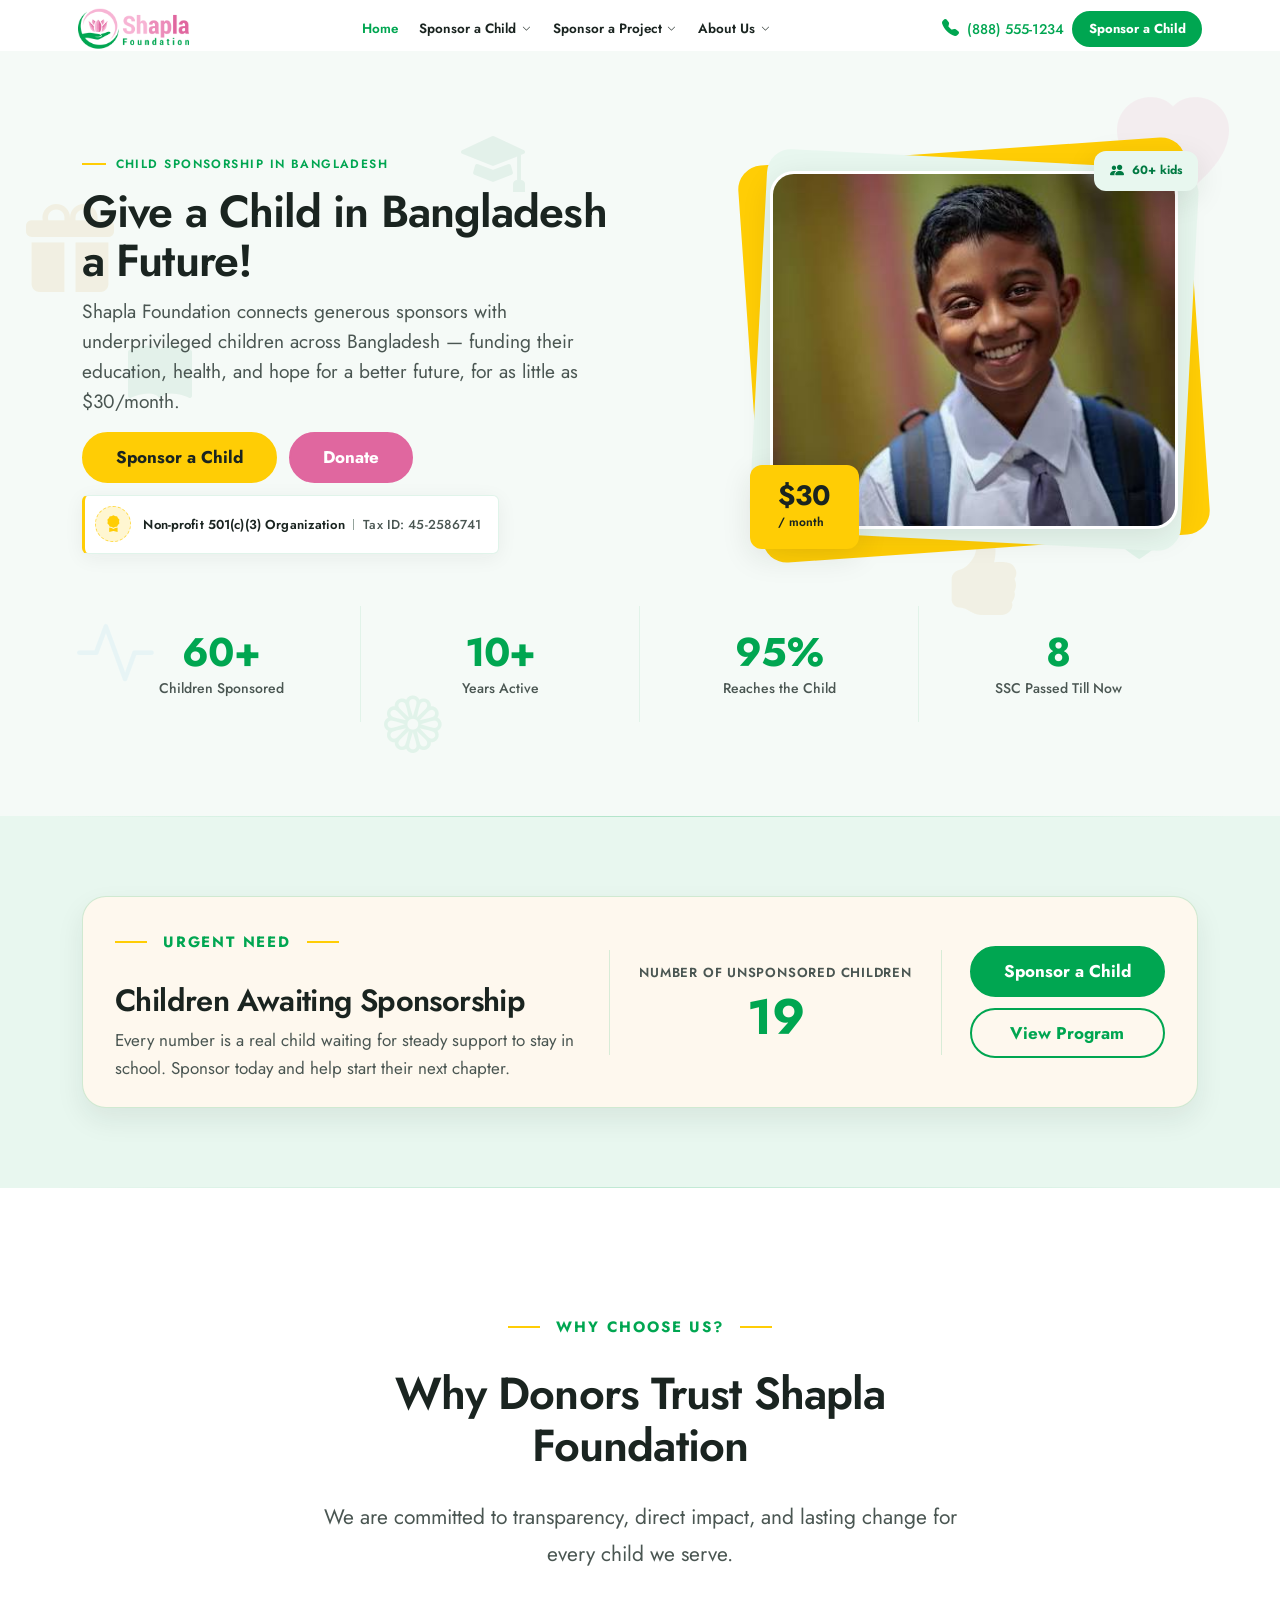
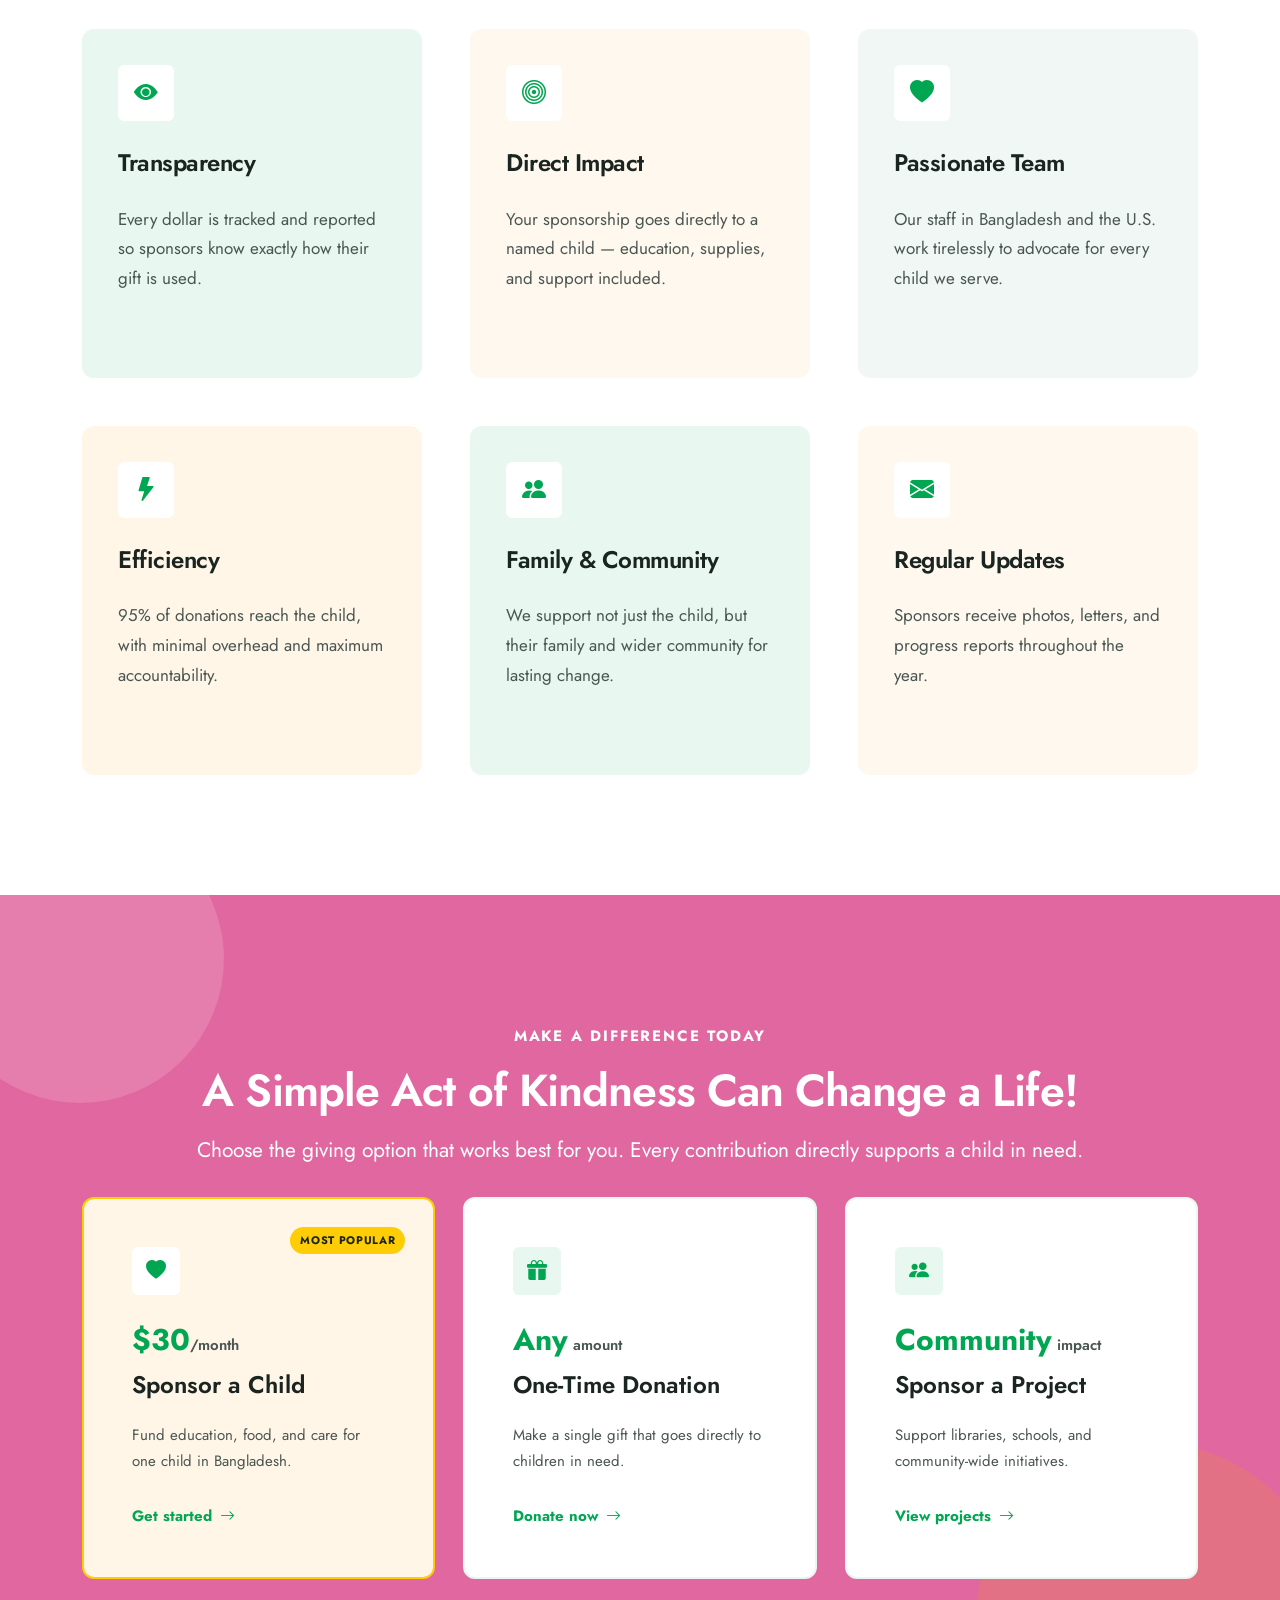
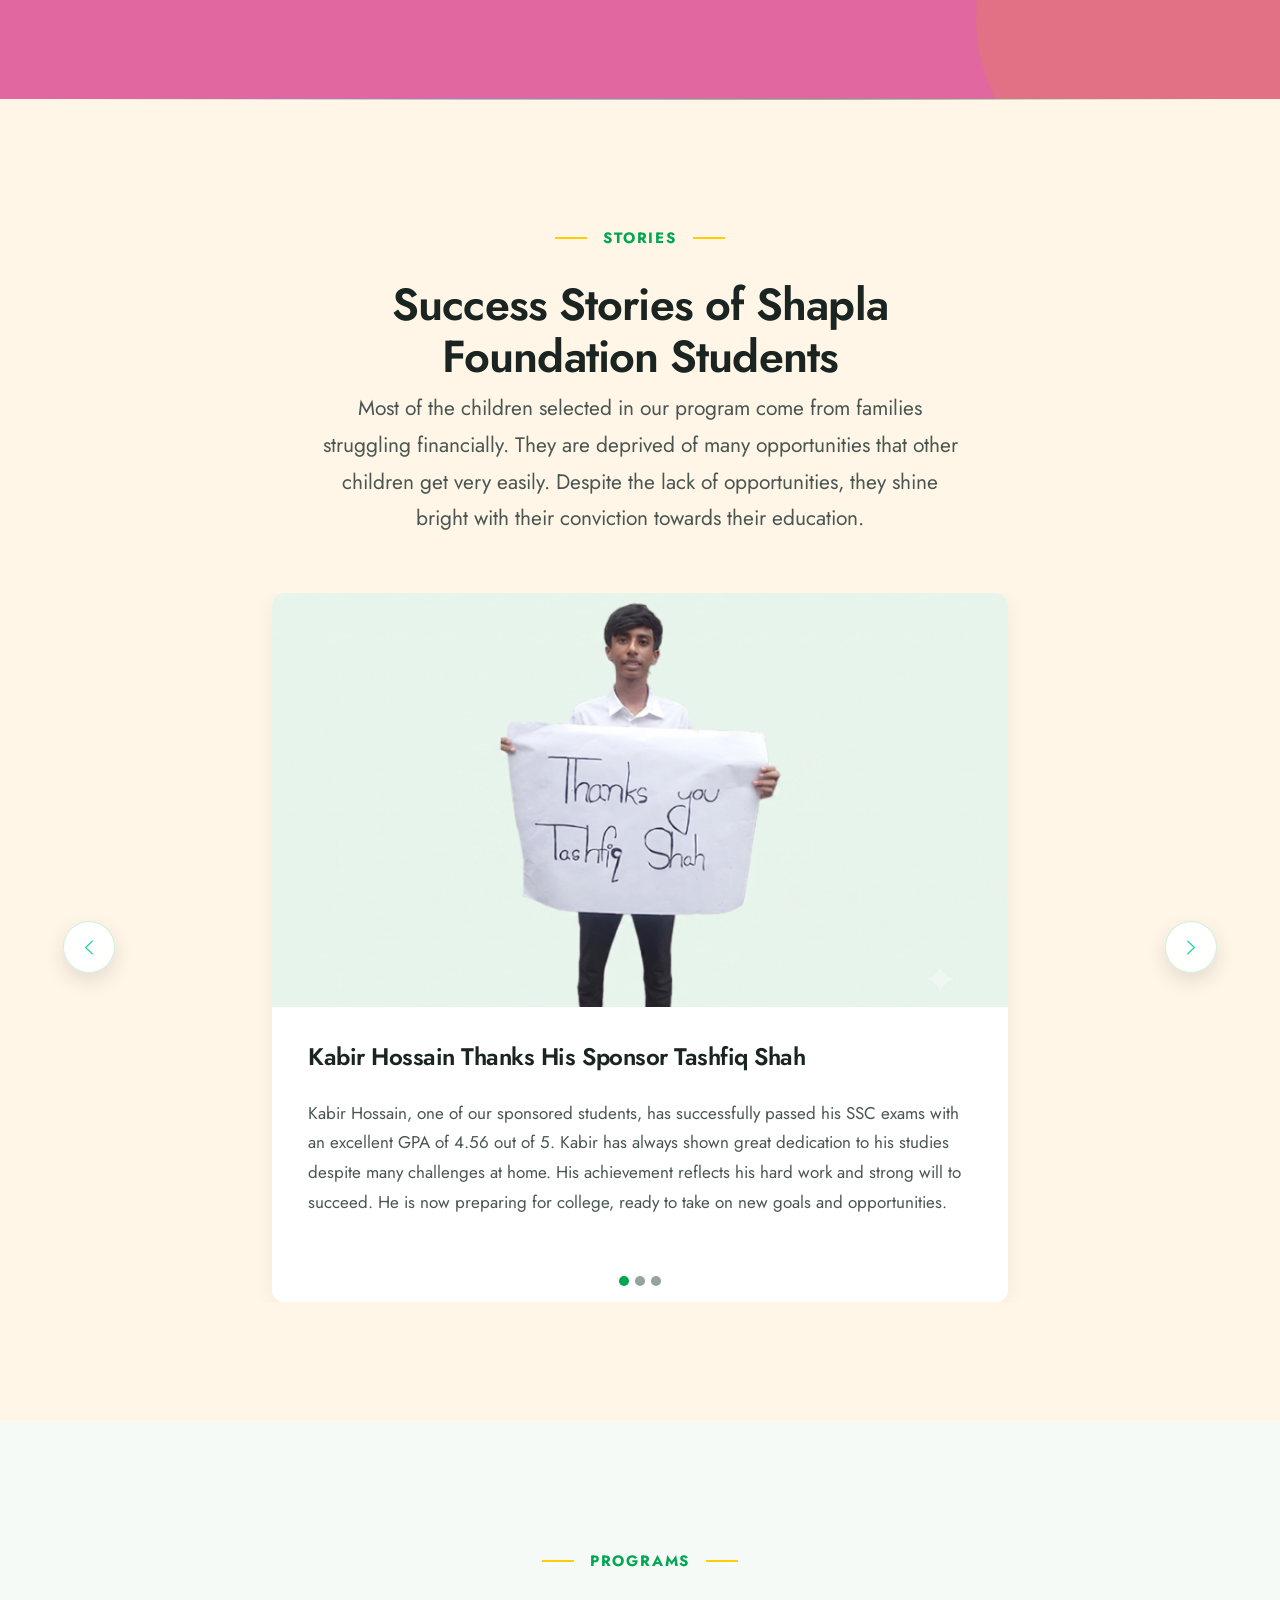
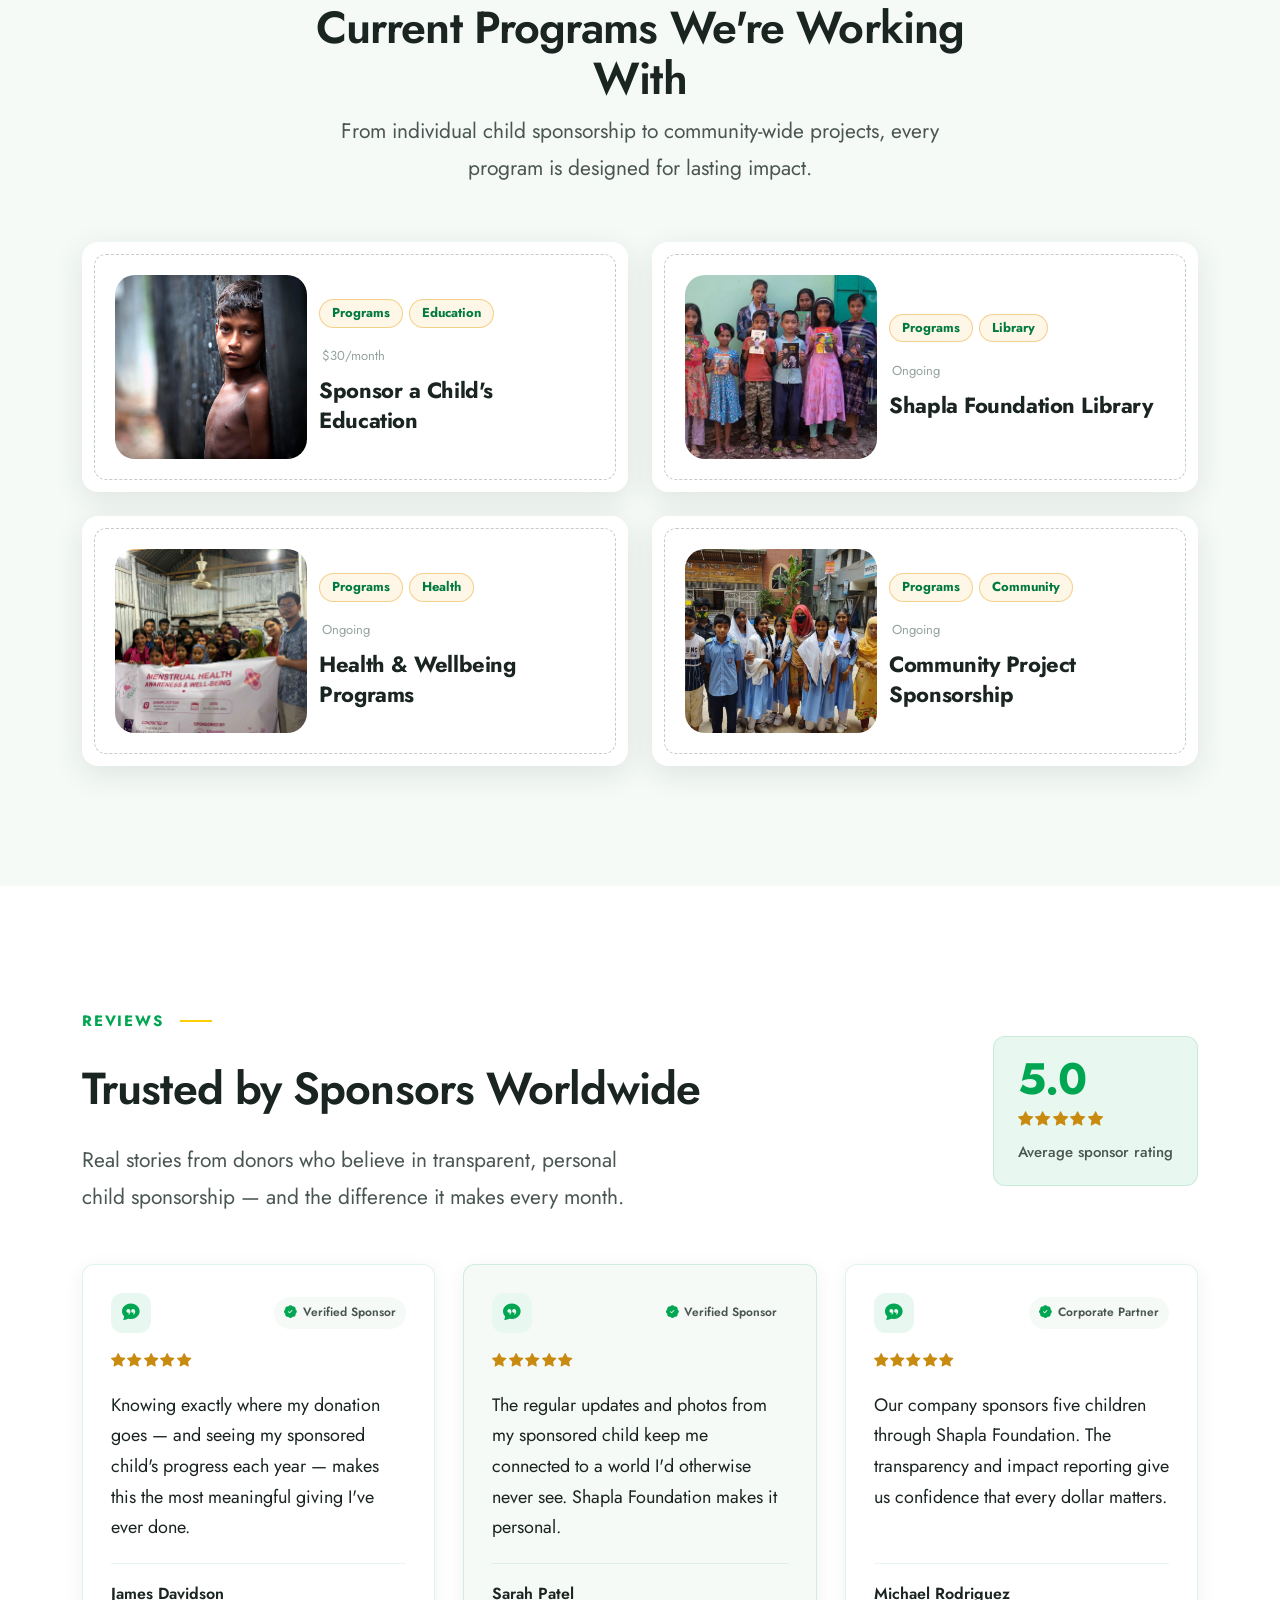
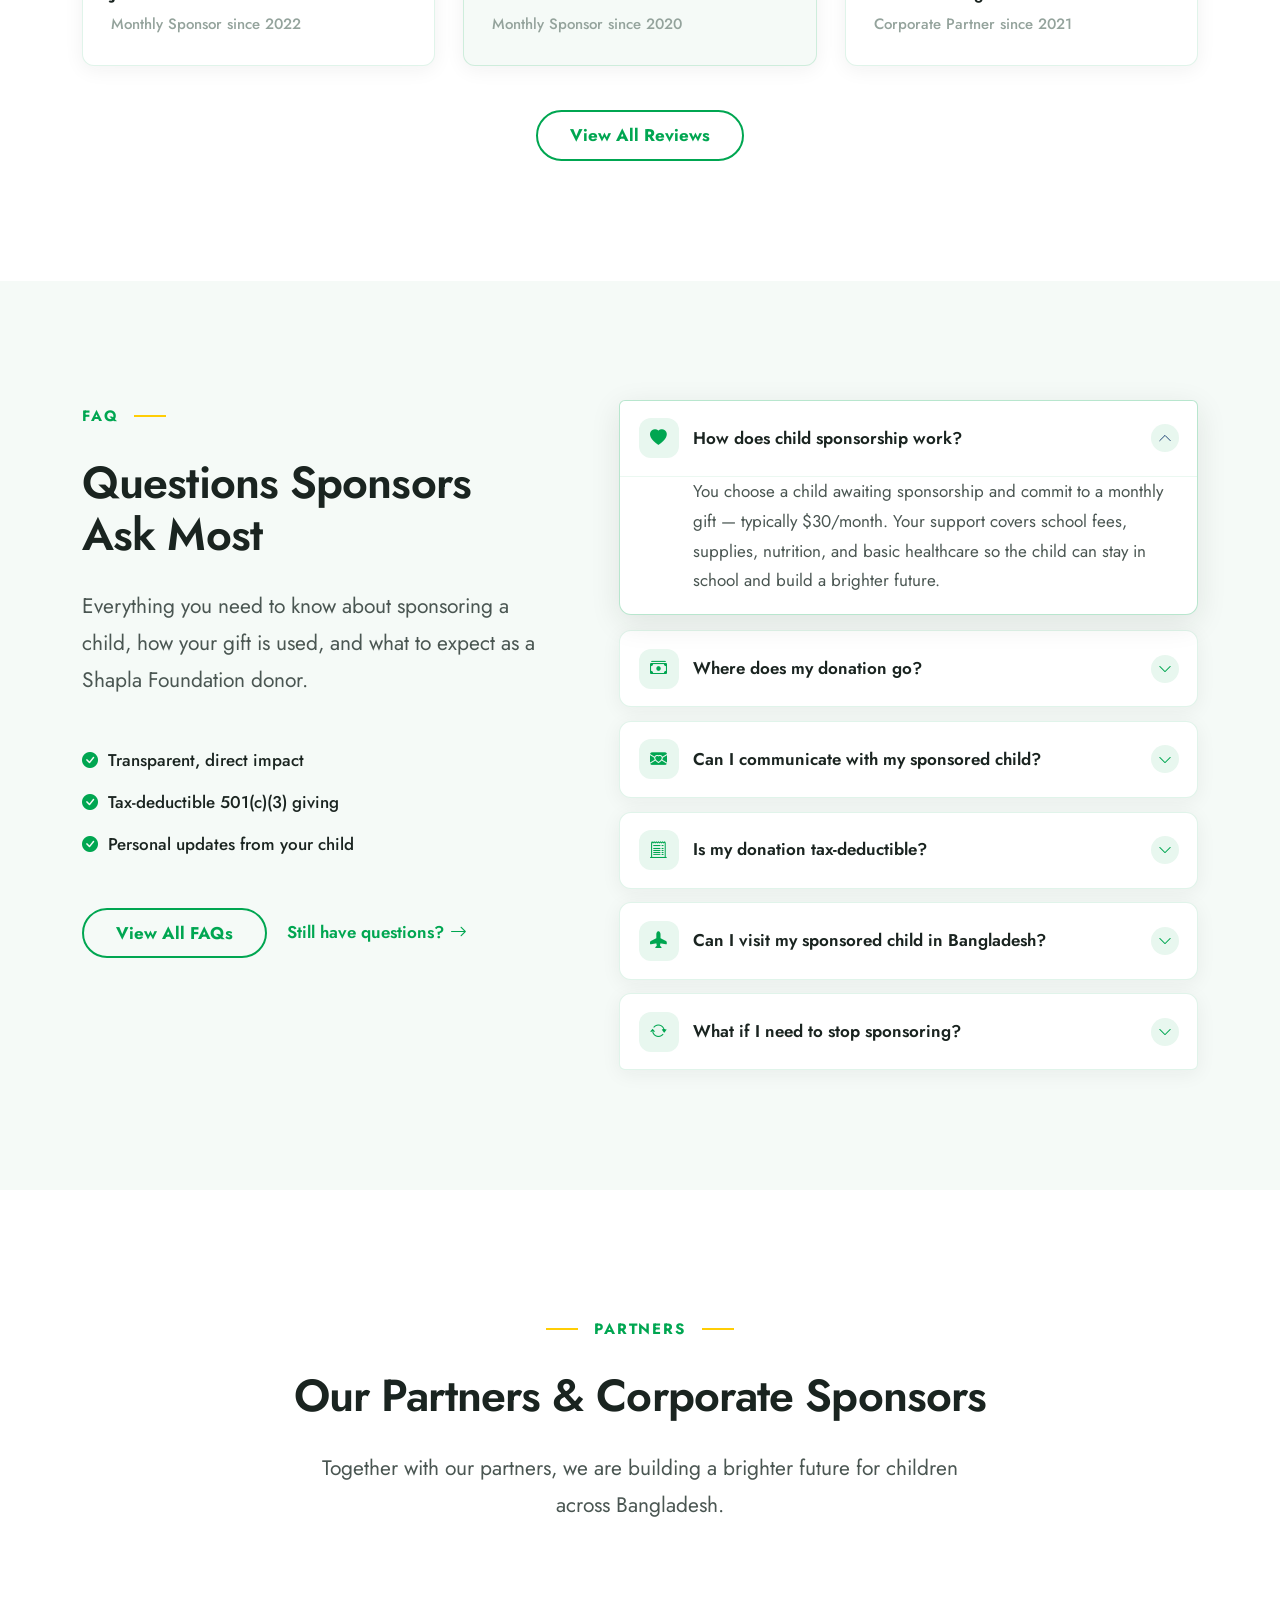
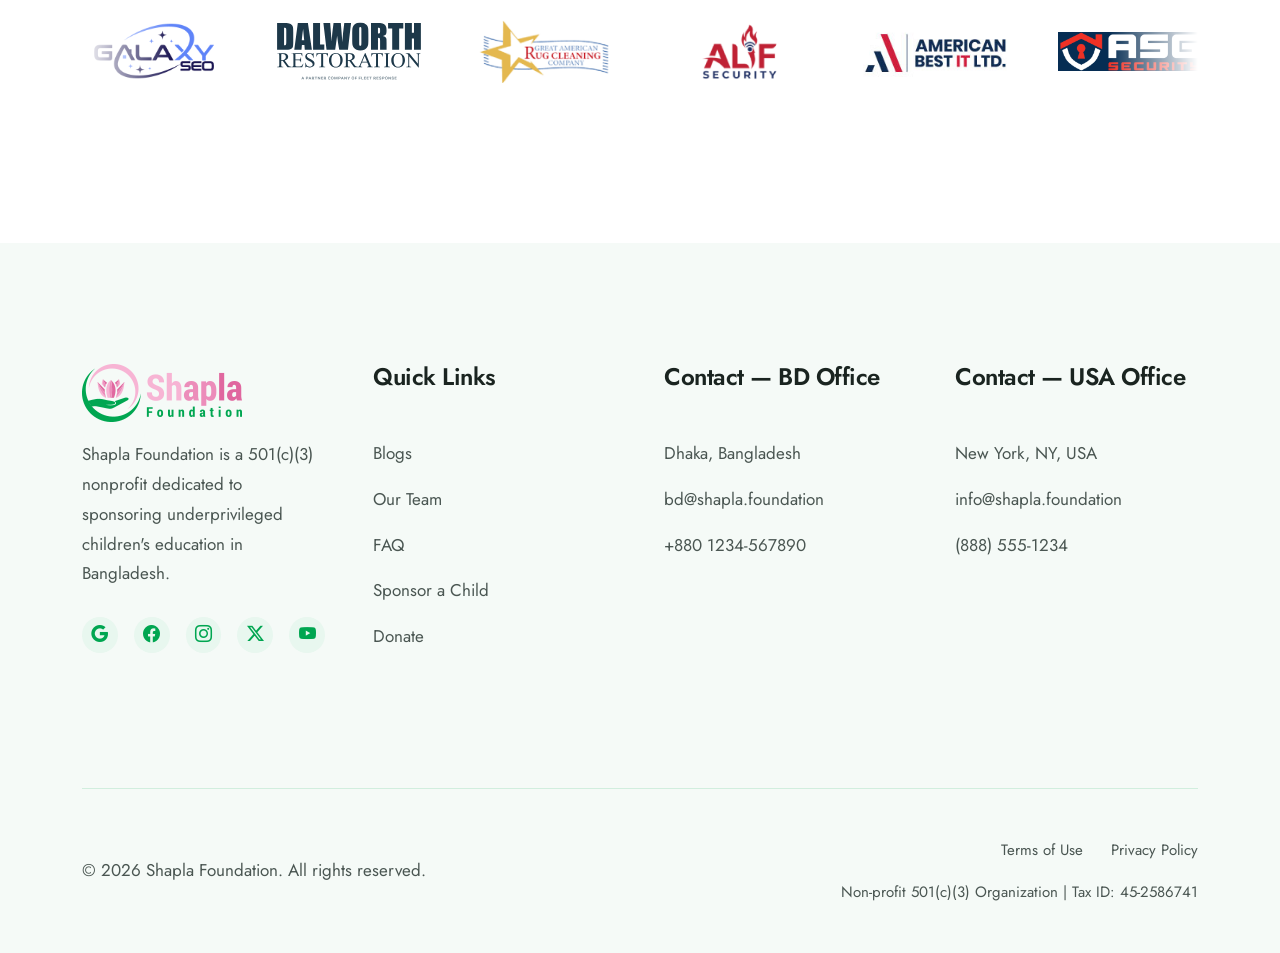
==== index.html @ a6f17147 "new hero section" ====
<!doctype html>
<html lang="en">
  <head>
    <meta charset="UTF-8" />
    <meta name="viewport" content="width=device-width, initial-scale=1.0" />
    <link rel="shortcut icon" href="./images/favicon.ico">
    <meta
      name="description"
      content="Shapla Foundation connects generous sponsors with underprivileged children across Bangladesh — funding education, health, and hope for a better future."
    />
    <title>Shapla Foundation | Sponsor a Child's Education in Bangladesh</title>

    <!-- Bootstrap 5 CSS -->
    <link
      href="https://cdn.jsdelivr.net/npm/bootstrap@5.3.3/dist/css/bootstrap.min.css"
      rel="stylesheet"
      integrity="sha384-QWTKZyjpPEjISv5WaRU9OFeRpok6YctnYmDr5pNlyT2bRjXh0JMhjY6hW+ALEwIH"
      crossorigin="anonymous"
    />

    <!-- Bootstrap Icons -->
    <link
      rel="stylesheet"
      href="https://cdn.jsdelivr.net/npm/bootstrap-icons@1.11.3/font/bootstrap-icons.min.css"
    />

    <!-- Custom styles -->
    <link rel="stylesheet" href="css/variables.css" />
    <link rel="stylesheet" href="css/style.css" />
  </head>
  <body>
    <!-- 1. Header -->
    <header class="site-header" id="siteHeader">
      <div class="container">
        <div class="site-header__inner">
          <a
            href="/"
            class="site-header__logo"
            aria-label="Shapla Foundation home"
          >
            <img
              src="./images/shaplafoundation-logo.png"
              alt="Shapla Foundation"
              width="160"
              height="61"
            />
          </a>

          <nav class="site-nav d-none d-lg-block" aria-label="Main navigation">
            <ul class="nav site-nav__list">
              <li class="nav-item">
                <a class="nav-link active" href="/">Home</a>
              </li>

              <li class="nav-item nav-item--mega" data-mega="sponsor-child">
                <button
                  type="button"
                  class="nav-link nav-link--mega"
                  aria-expanded="false"
                  aria-controls="mega-sponsor-child"
                >
                  Sponsor a Child
                  <i
                    class="bi bi-chevron-down nav-link__chevron"
                    aria-hidden="true"
                  ></i>
                </button>
              </li>

              <li class="nav-item nav-item--mega" data-mega="sponsor-project">
                <button
                  type="button"
                  class="nav-link nav-link--mega"
                  aria-expanded="false"
                  aria-controls="mega-sponsor-project"
                >
                  Sponsor a Project
                  <i
                    class="bi bi-chevron-down nav-link__chevron"
                    aria-hidden="true"
                  ></i>
                </button>
              </li>

              <li class="nav-item nav-item--mega" data-mega="about">
                <button
                  type="button"
                  class="nav-link nav-link--mega"
                  aria-expanded="false"
                  aria-controls="mega-about"
                >
                  About Us
                  <i
                    class="bi bi-chevron-down nav-link__chevron"
                    aria-hidden="true"
                  ></i>
                </button>
              </li>
            </ul>
          </nav>

          <div class="site-header__actions d-none d-lg-flex align-items-center">
            <a href="tel:+18885551234" class="site-header__phone">
              <i class="bi bi-telephone-fill" aria-hidden="true"></i>
              <span class="site-header__phone-text">(888) 555-1234</span>
            </a>
            <a
              href="https://www.paypal.com/donate/?hosted_button_id=SG6KT5EYHV5QE"
              class="btn-pill btn-primary-pill site-header__cta"
              ><span class="site-header__cta-long">Sponsor a Child</span
              ><span class="site-header__cta-short">Sponsor</span></a
            >
          </div>

          <button
            class="site-header__toggle d-lg-none"
            type="button"
            data-bs-toggle="offcanvas"
            data-bs-target="#mobileNav"
            aria-controls="mobileNav"
            aria-label="Open navigation menu"
          >
            <i class="bi bi-list" aria-hidden="true"></i>
          </button>
        </div>

      <!-- Desktop mega menu — half-screen panel -->
      <div class="mega-menu" id="megaMenu" aria-hidden="true">
        <div
          class="mega-menu__backdrop"
          data-mega-close
          aria-hidden="true"
        ></div>
        <div class="mega-menu__panel">
          <div class="container h-100">
            <div class="mega-menu__panels">
              <div
                class="mega-menu__content"
                id="mega-sponsor-child"
                data-panel="sponsor-child"
                hidden
              >
                <div class="row g-4 g-xl-5">
                  <div class="col-lg-4 mega-menu__intro">
                    <p class="mega-menu__eyebrow">Child Sponsorship</p>
                    <h3 class="mega-menu__title">
                      Give a child the gift of education
                    </h3>
                    <p class="mega-menu__desc">
                      Connect with a child in Bangladesh for as little as
                      $30/month and follow their journey with full transparency.
                    </p>
                    <a href="/sponsor-a-child" class="btn-pill btn-primary-pill"
                      >Sponsor a Child</a
                    >
                  </div>
                  <div class="col-lg-8">
                    <div class="mega-menu__grid">
                      <a
                        href="/sponsor-a-child/awaiting-sponsorship"
                        class="mega-menu__link"
                      >
                        <span class="mega-menu__link-icon"
                          ><i class="bi bi-people-fill" aria-hidden="true"></i
                        ></span>
                        <span class="mega-menu__link-text">
                          <strong>Awaiting Sponsorship</strong>
                          <small>Meet children ready for a sponsor today</small>
                        </span>
                      </a>
                      <a
                        href="/sponsor-a-child/currently-sponsored"
                        class="mega-menu__link"
                      >
                        <span class="mega-menu__link-icon"
                          ><i class="bi bi-person-check-fill" aria-hidden="true"></i
                        ></span>
                        <span class="mega-menu__link-text">
                          <strong>Currently Sponsored</strong>
                          <small
                            >See children currently under sponsorship</small
                          >
                        </span>
                      </a>
                      <a href="/sponsor-a-child/faq" class="mega-menu__link">
                        <span class="mega-menu__link-icon"
                          ><i
                            class="bi bi-question-circle-fill"
                            aria-hidden="true"
                          ></i
                        ></span>
                        <span class="mega-menu__link-text">
                          <strong>Frequently Asked Questions</strong>
                          <small>Answers to common sponsor questions</small>
                        </span>
                      </a>
                      <a
                        href="/sponsor-a-child/activity-programs"
                        class="mega-menu__link"
                      >
                        <span class="mega-menu__link-icon"
                          ><i
                            class="bi bi-calendar-event-fill"
                            aria-hidden="true"
                          ></i
                        ></span>
                        <span class="mega-menu__link-text">
                          <strong>Activity Programs</strong>
                          <small
                            >Events and activities for sponsored children</small
                          >
                        </span>
                      </a>
                      <a
                        href="/sponsor-a-child/completed-sponsorship"
                        class="mega-menu__link"
                      >
                        <span class="mega-menu__link-icon"
                          ><i class="bi bi-check-circle-fill" aria-hidden="true"></i
                        ></span>
                        <span class="mega-menu__link-text">
                          <strong>Completed Sponsorship</strong>
                          <small>Stories from completed sponsorship</small>
                        </span>
                      </a>
                    </div>
                  </div>
                </div>
              </div>

              <div
                class="mega-menu__content"
                id="mega-sponsor-project"
                data-panel="sponsor-project"
                hidden
              >
                <div class="row g-4 g-xl-5">
                  <div class="col-lg-4 mega-menu__intro">
                    <p class="mega-menu__eyebrow">Community Impact</p>
                    <h3 class="mega-menu__title">
                      Fund projects that uplift entire communities
                    </h3>
                    <p class="mega-menu__desc">
                      Support libraries, health programs, and infrastructure
                      that help children and families thrive together.
                    </p>
                    <a
                      href="/sponsor-a-project"
                      class="btn-pill btn-primary-pill"
                      >View Projects</a
                    >
                  </div>
                  <div class="col-lg-8">
                    <div class="mega-menu__grid">
                      <a
                        href="/sponsor-a-project/current-projects"
                        class="mega-menu__link"
                      >
                        <span class="mega-menu__link-icon"
                          ><i class="bi bi-kanban-fill" aria-hidden="true"></i
                        ></span>
                        <span class="mega-menu__link-text">
                          <strong>Current Projects</strong>
                          <small
                            >Active community projects open for
                            sponsorship</small
                          >
                        </span>
                      </a>
                      <a
                        href="/sponsor-a-project/past-projects"
                        class="mega-menu__link"
                      >
                        <span class="mega-menu__link-icon"
                          ><i class="bi bi-clock-history" aria-hidden="true"></i
                        ></span>
                        <span class="mega-menu__link-text">
                          <strong>Past Projects</strong>
                          <small
                            >Completed projects and their lasting impact</small
                          >
                        </span>
                      </a>
                      <a
                        href="/sponsor-a-project/zakat-donation"
                        class="mega-menu__link"
                      >
                        <span class="mega-menu__link-icon"
                          ><i class="bi bi-heart-fill" aria-hidden="true"></i
                        ></span>
                        <span class="mega-menu__link-text">
                          <strong>Zakat Donation</strong>
                          <small
                            >Give your Zakat to support children in need</small
                          >
                        </span>
                      </a>
                      <a href="/library" class="mega-menu__link">
                        <span class="mega-menu__link-icon"
                          ><i class="bi bi-book-fill" aria-hidden="true"></i
                        ></span>
                        <span class="mega-menu__link-text">
                          <strong>Shapla Foundation Library</strong>
                          <small>Bring books to rural villages</small>
                        </span>
                      </a>
                    </div>
                  </div>
                </div>
              </div>

              <div
                class="mega-menu__content"
                id="mega-blog"
                data-panel="blog"
                hidden
              >
                <div class="row g-4 g-xl-5">
                  <div class="col-lg-4 mega-menu__intro">
                    <p class="mega-menu__eyebrow">Stories &amp; Updates</p>
                    <h3 class="mega-menu__title">
                      See the impact your support creates
                    </h3>
                    <p class="mega-menu__desc">
                      Read success stories, program updates, and news from the
                      children and communities we serve.
                    </p>
                    <a href="/blog" class="btn-pill btn-primary-pill"
                      >Read the Blog</a
                    >
                  </div>
                  <div class="col-lg-8">
                    <div class="mega-menu__grid">
                      <a href="/blog/impact-stories" class="mega-menu__link">
                        <span class="mega-menu__link-icon"
                          ><i class="bi bi-stars" aria-hidden="true"></i
                        ></span>
                        <span class="mega-menu__link-text">
                          <strong>Impact Stories</strong>
                          <small>Real outcomes from sponsored children</small>
                        </span>
                      </a>
                      <a href="/blog/news" class="mega-menu__link">
                        <span class="mega-menu__link-icon"
                          ><i class="bi bi-newspaper" aria-hidden="true"></i
                        ></span>
                        <span class="mega-menu__link-text">
                          <strong>News &amp; Updates</strong>
                          <small>Latest from Shapla Foundation</small>
                        </span>
                      </a>
                      <a href="/blog/events" class="mega-menu__link">
                        <span class="mega-menu__link-icon"
                          ><i
                            class="bi bi-calendar-event-fill"
                            aria-hidden="true"
                          ></i
                        ></span>
                        <span class="mega-menu__link-text">
                          <strong>Events &amp; Celebrations</strong>
                          <small>Pohela Boishakh, Eid, and more</small>
                        </span>
                      </a>
                      <a href="/blog/ssc-success" class="mega-menu__link">
                        <span class="mega-menu__link-icon"
                          ><i class="bi bi-mortarboard-fill" aria-hidden="true"></i
                        ></span>
                        <span class="mega-menu__link-text">
                          <strong>Education Milestones</strong>
                          <small>SSC results and academic wins</small>
                        </span>
                      </a>
                    </div>
                  </div>
                </div>
              </div>

              <div
                class="mega-menu__content"
                id="mega-about"
                data-panel="about"
                hidden
              >
                <div class="row g-4 g-xl-5">
                  <div class="col-lg-4 mega-menu__intro">
                    <p class="mega-menu__eyebrow">Our Organization</p>
                    <h3 class="mega-menu__title">
                      Built on transparency and trust
                    </h3>
                    <p class="mega-menu__desc">
                      Learn about our mission, team, and the values that guide
                      every program we run in Bangladesh.
                    </p>
                    <a href="/about-us" class="btn-pill btn-primary-pill"
                      >About Us</a
                    >
                  </div>
                  <div class="col-lg-8">
                    <div class="mega-menu__grid">
                      <a
                        href="/about-us/sponsored-child-visit-form"
                        class="mega-menu__link"
                      >
                        <span class="mega-menu__link-icon"
                          ><i class="bi bi-pin-map-fill" aria-hidden="true"></i
                        ></span>
                        <span class="mega-menu__link-text">
                          <strong>Visit Your Child</strong>
                          <small>Plan a visit to your sponsored child</small>
                        </span>
                      </a>
                      <a href="/about-us/careers" class="mega-menu__link">
                        <span class="mega-menu__link-icon"
                          ><i class="bi bi-briefcase-fill" aria-hidden="true"></i
                        ></span>
                        <span class="mega-menu__link-text">
                          <strong>Careers</strong>
                          <small>Join our team and make a difference</small>
                        </span>
                      </a>
                      <a
                        href="/about-us/virtual-meeting-with-sponsored-child"
                        class="mega-menu__link"
                      >
                        <span class="mega-menu__link-icon"
                          ><i class="bi bi-camera-video-fill" aria-hidden="true"></i
                        ></span>
                        <span class="mega-menu__link-text">
                          <strong>Virtual Meeting With Child</strong>
                          <small
                            >Connect with your sponsored child online</small
                          >
                        </span>
                      </a>
                      <a
                        href="/about-us/success-stories"
                        class="mega-menu__link"
                      >
                        <span class="mega-menu__link-icon"
                          ><i class="bi bi-trophy-fill" aria-hidden="true"></i
                        ></span>
                        <span class="mega-menu__link-text">
                          <strong>Success Stories</strong>
                          <small>See the impact of your support</small>
                        </span>
                      </a>
                      <a href="/about-us/meet-the-team" class="mega-menu__link">
                        <span class="mega-menu__link-icon"
                          ><i class="bi bi-people-fill" aria-hidden="true"></i
                        ></span>
                        <span class="mega-menu__link-text">
                          <strong>Meet the Team</strong>
                          <small>Meet the people behind our mission</small>
                        </span>
                      </a>
                      <a href="/about-us/reviews" class="mega-menu__link">
                        <span class="mega-menu__link-icon"
                          ><i class="bi bi-chat-quote-fill" aria-hidden="true"></i
                        ></span>
                        <span class="mega-menu__link-text">
                          <strong>Reviews</strong>
                          <small>What sponsors and donors say about us</small>
                        </span>
                      </a>
                      <a
                        href="/about-us/awards-and-affiliations"
                        class="mega-menu__link"
                      >
                        <span class="mega-menu__link-icon"
                          ><i class="bi bi-award-fill" aria-hidden="true"></i
                        ></span>
                        <span class="mega-menu__link-text">
                          <strong>Affiliations</strong>
                          <small>Awards and partner organizations</small>
                        </span>
                      </a>
                      <a href="/about-us/contact-us" class="mega-menu__link">
                        <span class="mega-menu__link-icon"
                          ><i class="bi bi-envelope-fill" aria-hidden="true"></i
                        ></span>
                        <span class="mega-menu__link-text">
                          <strong>Contact Us</strong>
                          <small>Bangladesh &amp; USA offices</small>
                        </span>
                      </a>
                    </div>
                  </div>
                </div>
              </div>
            </div>
          </div>
        </div>
      </div>
    </div>
    </header>

    <!-- Mobile offcanvas nav -->
    <div
      class="offcanvas offcanvas-end offcanvas-nav"
      tabindex="-1"
      id="mobileNav"
      aria-labelledby="mobileNavLabel"
    >
      <div class="offcanvas-header">
        <div class="offcanvas-nav__brand" id="mobileNavLabel">
          <img
            src="./images/shaplafoundation-logo.png"
            alt="Shapla Foundation"
            width="160"
            height="61"
          />
        </div>
        <button
          type="button"
          class="btn-close"
          data-bs-dismiss="offcanvas"
          aria-label="Close navigation menu"
        ></button>
      </div>
      <div class="offcanvas-body">
        <nav class="mobile-nav" aria-label="Mobile navigation">
          <ul class="mobile-nav__list">
            <li><a class="mobile-nav__link active" href="/">Home</a></li>

            <li class="mobile-nav__group">
              <button
                class="mobile-nav__toggle"
                type="button"
                aria-expanded="false"
                aria-controls="mobile-sub-sponsor-child"
              >
                Sponsor a Child
                <i class="bi bi-chevron-down" aria-hidden="true"></i>
              </button>
              <ul class="mobile-nav__sub" id="mobile-sub-sponsor-child" hidden>
                <li>
                  <a href="/sponsor-a-child/awaiting-sponsorship"
                    >Awaiting Sponsorship</a
                  >
                </li>
                <li>
                  <a href="/sponsor-a-child/currently-sponsored"
                    >Currently Sponsored</a
                  >
                </li>
                <li>
                  <a href="/sponsor-a-child/faq">Frequently Asked Questions</a>
                </li>
                <li>
                  <a href="/sponsor-a-child/activity-programs"
                    >Activity Programs</a
                  >
                </li>
                <li>
                  <a href="/sponsor-a-child/completed-sponsorship"
                    >Completed Sponsorship</a
                  >
                </li>
              </ul>
            </li>

            <li class="mobile-nav__group">
              <button
                class="mobile-nav__toggle"
                type="button"
                aria-expanded="false"
                aria-controls="mobile-sub-sponsor-project"
              >
                Sponsor a Project
                <i class="bi bi-chevron-down" aria-hidden="true"></i>
              </button>
              <ul
                class="mobile-nav__sub"
                id="mobile-sub-sponsor-project"
                hidden
              >
                <li>
                  <a href="/sponsor-a-project/current-projects"
                    >Current Projects</a
                  >
                </li>
                <li>
                  <a href="/sponsor-a-project/past-projects">Past Projects</a>
                </li>
                <li>
                  <a href="/sponsor-a-project/zakat-donation">Zakat Donation</a>
                </li>
                <li><a href="/library">Shapla Foundation Library</a></li>
              </ul>
            </li>

            <li class="mobile-nav__group">
              <button
                class="mobile-nav__toggle"
                type="button"
                aria-expanded="false"
                aria-controls="mobile-sub-blog"
              >
                Blog
                <i class="bi bi-chevron-down" aria-hidden="true"></i>
              </button>
              <ul class="mobile-nav__sub" id="mobile-sub-blog" hidden>
                <li><a href="/blog">All Posts</a></li>
                <li><a href="/blog/impact-stories">Impact Stories</a></li>
                <li><a href="/blog/news">News &amp; Updates</a></li>
                <li><a href="/blog/events">Events &amp; Celebrations</a></li>
                <li><a href="/blog/ssc-success">Education Milestones</a></li>
              </ul>
            </li>

            <li class="mobile-nav__group">
              <button
                class="mobile-nav__toggle"
                type="button"
                aria-expanded="false"
                aria-controls="mobile-sub-about"
              >
                About Us
                <i class="bi bi-chevron-down" aria-hidden="true"></i>
              </button>
              <ul class="mobile-nav__sub" id="mobile-sub-about" hidden>
                <li>
                  <a href="/about-us/sponsored-child-visit-form"
                    >Visit Your Child</a
                  >
                </li>
                <li><a href="/about-us/careers">Careers</a></li>
                <li>
                  <a href="/about-us/virtual-meeting-with-sponsored-child"
                    >Virtual Meeting With Child</a
                  >
                </li>
                <li><a href="/about-us/success-stories">Success Stories</a></li>
                <li><a href="/about-us/meet-the-team">Meet the Team</a></li>
                <li><a href="/about-us/reviews">Reviews</a></li>
                <li>
                  <a href="/about-us/awards-and-affiliations">Affiliations</a>
                </li>
                <li><a href="/about-us/contact-us">Contact Us</a></li>
              </ul>
            </li>
          </ul>
        </nav>
        <div class="mt-4">
          <a
            href="tel:+18885551234"
            class="site-header__phone d-inline-flex mb-3"
          >
            <i class="bi bi-telephone-fill" aria-hidden="true"></i>
            (888) 555-1234
          </a>
          <a
            href="https://www.paypal.com/donate/?hosted_button_id=SG6KT5EYHV5QE"
            class="btn-pill btn-primary-pill w-100"
            >Sponsor a Child</a
          >
        </div>
      </div>
    </div>

    <main>
      <!-- 2. Hero -->
      <section class="section section-hero" aria-labelledby="hero-heading">
        <div class="hero-watermarks" aria-hidden="true">
          <span class="hero-watermark hero-watermark--love hero-watermark--1"
            ><i class="bi bi-heart-fill"></i
          ></span>
          <span class="hero-watermark hero-watermark--donate hero-watermark--2"
            ><i class="bi bi-gift-fill"></i
          ></span>
          <span class="hero-watermark hero-watermark--care hero-watermark--3"
            ><i class="bi bi-heart-pulse-fill"></i
          ></span>
          <span class="hero-watermark hero-watermark--activity hero-watermark--4"
            ><i class="bi bi-activity"></i
          ></span>
          <span class="hero-watermark hero-watermark--education hero-watermark--5"
            ><i class="bi bi-mortarboard-fill"></i
          ></span>
          <span class="hero-watermark hero-watermark--hope hero-watermark--6"
            ><i class="bi bi-hand-thumbs-up-fill"></i
          ></span>
          <span class="hero-watermark hero-watermark--brand hero-watermark--7"
            ><i class="bi bi-flower1"></i
          ></span>
          <span class="hero-watermark hero-watermark--book hero-watermark--8"
            ><i class="bi bi-book-fill"></i
          ></span>
          <span class="hero-watermark hero-watermark--community hero-watermark--9"
            ><i class="bi bi-people-fill"></i
          ></span>
          <span class="hero-watermark hero-watermark--sponsor hero-watermark--10"
            ><i class="bi bi-hand-holding-heart-fill"></i
          ></span>
        </div>

        <div class="container">
          <div class="hero-split">
            <div class="hero-split__content">
              <span class="hero-tag">Child Sponsorship in Bangladesh</span>
              <h1>Give a Child in Bangladesh a Future!</h1>
              <p class="hero-lead">
                Shapla Foundation connects generous sponsors with
                underprivileged children across Bangladesh — funding their
                education, health, and hope for a better future, for as little
                as $30/month.
              </p>
              <div class="hero-actions">
                <a href="/sponsor-a-child" class="btn-pill btn-accent-pill"
                  >Sponsor a Child</a
                >
                <a
                  href="https://www.paypal.com/donate/?hosted_button_id=SG6KT5EYHV5QE"
                  class="btn-pill btn-donate-pill"
                  >Donate</a
                >
              </div>
              <div class="hero-trust" role="note">
                <span class="hero-trust__seal" aria-hidden="true">
                  <i class="bi bi-award-fill"></i>
                </span>
                <span class="hero-trust__text">
                  <strong>Non-profit 501(c)(3) Organization</strong>
                  <span class="hero-trust__divider" aria-hidden="true"></span>
                  <span>Tax ID: 45-2586741</span>
                </span>
              </div>
            </div>

            <div class="hero-split__visual">
              <div class="hero-frame hero-frame--gold" aria-hidden="true"></div>
              <div class="hero-frame hero-frame--mint" aria-hidden="true"></div>
              <figure class="hero-photo">
                <img
                  src="./images/sponsor-a-child.jpeg"
                  alt="Smiling Bangladeshi students supported by Shapla Foundation sponsors"
                  width="800"
                  height="600"
                />
              </figure>
              <div class="hero-sticker hero-sticker--price">
                <span class="hero-sticker__value">$30</span>
                <span class="hero-sticker__label">/ month</span>
              </div>
              <div class="hero-sticker hero-sticker--kids">
                <i class="bi bi-people-fill" aria-hidden="true"></i>
                60+ kids
              </div>
            </div>
          </div>

          <div class="hero-stats-panel" aria-label="Our impact at a glance">
            <div class="hero-stat-card">
              <span class="stat-number" data-target="60" data-suffix="+">0</span>
              <span class="stat-label">Children Sponsored</span>
            </div>
            <div class="hero-stat-card">
              <span class="stat-number" data-target="10" data-suffix="+">0</span>
              <span class="stat-label">Years Active</span>
            </div>
            <div class="hero-stat-card">
              <span class="stat-number" data-target="95" data-suffix="%">0</span>
              <span class="stat-label">Reaches the Child</span>
            </div>
            <div class="hero-stat-card">
              <span class="stat-number" data-target="8">0</span>
              <span class="stat-label">SSC Passed Till Now</span>
            </div>
          </div>
        </div>
      </section>
      <!-- Children Awaiting Sponsorship -->
      <section
        class="section section-awaiting"
        aria-labelledby="awaiting-heading"
      >
        <div class="container">
          <div class="awaiting-card">
            <div class="awaiting-card__content">
              <span class="section-title__eyebrow">Urgent Need</span>
              <h2 id="awaiting-heading">Children Awaiting Sponsorship</h2>
              <p>
                Every number is a real child waiting for steady support to stay
                in school. Sponsor today and help start their next chapter.
              </p>
            </div>
            <div class="awaiting-card__metric">
              <span class="awaiting-card__label"
                >Number of Unsponsored Children</span
              >
              <span class="awaiting-card__number stat-number" data-target="19"
                >0</span
              >
            </div>
            <div class="awaiting-card__actions">
              <a
                href="/sponsor-a-child/awaiting-sponsorship"
                class="btn-pill btn-primary-pill"
                >Sponsor a Child</a
              >
              <a href="/sponsor-a-child" class="btn-pill btn-outline-pill"
                >View Program</a
              >
            </div>
          </div>
        </div>
      </section>
      <!-- 4. Why Sponsor With Us -->
      <section class="section section-values" aria-labelledby="values-heading">
        <div class="container">
          <div class="section-title">
            <span class="section-title__eyebrow">Why Choose Us?</span>
            <h2>Why Donors Trust Shapla Foundation</h2>
            <p>
              We are committed to transparency, direct impact, and lasting
              change for every child we serve.
            </p>
          </div>
          <div class="row row-cols-1 row-cols-md-3 g-4 g-lg-5">
            <div class="col">
              <article class="card-custom d-flex flex-column">
                <span class="card-custom__icon" aria-hidden="true"
                  ><i class="bi bi-eye-fill"></i
                ></span>
                <h3>Transparency</h3>
                <p>
                  Every dollar is tracked and reported so sponsors know exactly
                  how their gift is used.
                </p>
              </article>
            </div>
            <div class="col">
              <article class="card-custom d-flex flex-column">
                <span class="card-custom__icon" aria-hidden="true"
                  ><i class="bi bi-bullseye"></i
                ></span>
                <h3>Direct Impact</h3>
                <p>
                  Your sponsorship goes directly to a named child — education,
                  supplies, and support included.
                </p>
              </article>
            </div>
            <div class="col">
              <article class="card-custom d-flex flex-column">
                <span class="card-custom__icon" aria-hidden="true"
                  ><i class="bi bi-heart-fill"></i
                ></span>
                <h3>Passionate Team</h3>
                <p>
                  Our staff in Bangladesh and the U.S. work tirelessly to
                  advocate for every child we serve.
                </p>
              </article>
            </div>
            <div class="col">
              <article class="card-custom d-flex flex-column">
                <span class="card-custom__icon" aria-hidden="true"
                  ><i class="bi bi-lightning-fill"></i
                ></span>
                <h3>Efficiency</h3>
                <p>
                  95% of donations reach the child, with minimal overhead and
                  maximum accountability.
                </p>
              </article>
            </div>
            <div class="col">
              <article class="card-custom d-flex flex-column">
                <span class="card-custom__icon" aria-hidden="true"
                  ><i class="bi bi-people-fill"></i
                ></span>
                <h3>Family &amp; Community</h3>
                <p>
                  We support not just the child, but their family and wider
                  community for lasting change.
                </p>
              </article>
            </div>
            <div class="col">
              <article class="card-custom d-flex flex-column">
                <span class="card-custom__icon" aria-hidden="true"
                  ><i class="bi bi-envelope-fill"></i
                ></span>
                <h3>Regular Updates</h3>
                <p>
                  Sponsors receive photos, letters, and progress reports
                  throughout the year.
                </p>
              </article>
            </div>
          </div>
        </div>
      </section>

      <!-- 9. Giving CTA Band -->
      <section class="section section-cta" aria-labelledby="cta-heading">
        <div class="cta-bg-shape cta-bg-shape--1" aria-hidden="true"></div>
        <div class="cta-bg-shape cta-bg-shape--2" aria-hidden="true"></div>

        <div class="container">
          <div class="cta-panel">
            <div class="cta-panel__header">
              <span class="cta-panel__eyebrow">Make a Difference Today</span>
              <h2 id="cta-heading">
                A Simple Act of Kindness Can Change a Life!
              </h2>
              <p>
                Choose the giving option that works best for you. Every
                contribution directly supports a child in need.
              </p>
            </div>

            <div class="cta-cards">
              <a href="/sponsor-a-child" class="cta-card cta-card--featured">
                <span class="cta-card__badge">Most Popular</span>
                <span class="cta-card__icon" aria-hidden="true"
                  ><i class="bi bi-heart-fill"></i
                ></span>
                <span class="cta-card__price">$30<span>/month</span></span>
                <strong class="cta-card__title">Sponsor a Child</strong>
                <p class="cta-card__desc">
                  Fund education, food, and care for one child in Bangladesh.
                </p>
                <span class="cta-card__action"
                  >Get started
                  <i class="bi bi-arrow-right" aria-hidden="true"></i
                ></span>
              </a>

              <a
                href="https://www.paypal.com/donate/?hosted_button_id=SG6KT5EYHV5QE"
                class="cta-card"
              >
                <span class="cta-card__icon" aria-hidden="true"
                  ><i class="bi bi-gift-fill"></i
                ></span>
                <span class="cta-card__price">Any<span> amount</span></span>
                <strong class="cta-card__title">One-Time Donation</strong>
                <p class="cta-card__desc">
                  Make a single gift that goes directly to children in need.
                </p>
                <span class="cta-card__action"
                  >Donate now
                  <i class="bi bi-arrow-right" aria-hidden="true"></i
                ></span>
              </a>

              <a href="/sponsor-a-project" class="cta-card">
                <span class="cta-card__icon" aria-hidden="true"
                  ><i class="bi bi-people-fill"></i
                ></span>
                <span class="cta-card__price"
                  >Community<span> impact</span></span
                >
                <strong class="cta-card__title">Sponsor a Project</strong>
                <p class="cta-card__desc">
                  Support libraries, schools, and community-wide initiatives.
                </p>
                <span class="cta-card__action"
                  >View projects
                  <i class="bi bi-arrow-right" aria-hidden="true"></i
                ></span>
              </a>
            </div>
          </div>
        </div>
      </section>
 <!-- 6. Impact Stories Carousel -->
 <section
 class="section section-stories"
 aria-labelledby="stories-heading"
>
 <div class="container">
   <div class="section-title">
     <span class="section-title__eyebrow">Stories</span>
     <h3>Success Stories of Shapla Foundation Students</h3>
     <p>
       Most of the children selected in our program come from families
       struggling financially. They are deprived of many opportunities
       that other children get very easily. Despite the lack of
       opportunities, they shine bright with their conviction towards
       their education.
     </p>
   </div>

   <div
     id="impactStoriesCarousel"
     class="carousel slide"
     data-bs-ride="carousel"
     data-bs-interval="6000"
   >
     <div class="carousel-indicators">
       <button
         type="button"
         data-bs-target="#impactStoriesCarousel"
         data-bs-slide-to="0"
         class="active"
         aria-current="true"
         aria-label="Slide 1: SSC exam success"
       ></button>
       <button
         type="button"
         data-bs-target="#impactStoriesCarousel"
         data-bs-slide-to="1"
         aria-label="Slide 2: Library milestone"
       ></button>
       <button
         type="button"
         data-bs-target="#impactStoriesCarousel"
         data-bs-slide-to="2"
         aria-label="Slide 3: Donor thank-you"
       ></button>
     </div>

     <div class="carousel-inner">
       <div class="carousel-item active">
         <div class="row justify-content-center">
           <div class="col-lg-8">
             <article class="story-slide__card">
               <!-- replace with real photo -->
               <img
                 class="story-slide__image"
                 src="./images/success-stories/kabir-thanking-his-sponsor-tashfiq-shah.webp"
                 alt="Kabir thanking his sponsor Tashfiq Shah"
                 width="800"
                 height="450"
               />
               <div class="story-slide__body">
                 <h3>Kabir Hossain Thanks His Sponsor Tashfiq Shah</h3>
                 <p>
                   Kabir Hossain, one of our sponsored students, has
                   successfully passed his SSC exams with an excellent
                   GPA of 4.56 out of 5. Kabir has always shown great
                   dedication to his studies despite many challenges at
                   home. His achievement reflects his hard work and
                   strong will to succeed. He is now preparing for
                   college, ready to take on new goals and opportunities.
                 </p>
               </div>
             </article>
           </div>
         </div>
       </div>

       <div class="carousel-item">
         <div class="row justify-content-center">
           <div class="col-lg-8">
             <article class="story-slide__card">
               <!-- replace with real photo -->
               <img
                 class="story-slide__image"
                 src="./images/success-stories/habiba-thanking-his-sponsor.webp"
                 alt="Habiba thanking her sponsor Md. Shahjahan"
                 width="800"
                 height="450"
               />
               <div class="story-slide__body">
                 <h3>
                   Umme Habiba Oishi Thanks Her Sponsor Mst. Shahina
                 </h3>
                 <p>
                   We’re proud to share that Habiba has passed her SSC
                   examinations with a GPA of 4.44 out of 5. Habiba has
                   consistently shown determination in her studies, even
                   while managing tough personal circumstances. Her
                   result is a reflection of her perseverance and focus.
                   As she looks forward to college life, we’re excited to
                   see her continue to grow and achieve her dreams.
                 </p>
               </div>
             </article>
           </div>
         </div>
       </div>

       <div class="carousel-item">
         <div class="row justify-content-center">
           <div class="col-lg-8">
             <article class="story-slide__card">
               <!-- replace with real photo -->
               <img
                 class="story-slide__image"
                 src="./images/success-stories/akash-thanking-his-sponsor.webp"
                 alt="Akash thanking his sponsor Md. Abdul Halim"
                 width="800"
                 height="450"
               />
               <div class="story-slide__body">
                 <h3>Md. Akash Ali Thanks His Sponsor Mr. Zahid</h3>
                 <p>
                   Akash’s father runs a small tea shop to maintain their
                   family. His father’s little income from the shop did
                   not stop Akash from pursuing his passion to study. He
                   has been resilient throughout the challenges he faced.
                   He has been one of the most hard working kids in our
                   program.
                 </p>
               </div>
             </article>
           </div>
         </div>
       </div>
     </div>

     <button
       class="carousel-control-prev"
       type="button"
       data-bs-target="#impactStoriesCarousel"
       data-bs-slide="prev"
       aria-label="Previous story"
     >
       <span
         class="carousel-control-prev-icon"
         aria-hidden="true"
       ></span>
     </button>
     <button
       class="carousel-control-next"
       type="button"
       data-bs-target="#impactStoriesCarousel"
       data-bs-slide="next"
       aria-label="Next story"
     >
       <span
         class="carousel-control-next-icon"
         aria-hidden="true"
       ></span>
     </button>
   </div>
 </div>
</section>

      <!-- 5. Our Programs -->
      <section
        class="section section-programs"
        aria-labelledby="programs-heading"
      >
        <div class="container">
          <div class="section-title">
            <span class="section-title__eyebrow">Programs</span>
            <h3>Current Programs We're Working With</h3>
            <p>
              From individual child sponsorship to community-wide projects,
              every program is designed for lasting impact.
            </p>
          </div>
          <div class="row row-cols-1 row-cols-lg-2 g-4 program-grid">
            <div class="col">
              <article class="program-card">
                <div class="program-card__inner">
                  <a href="/sponsor-a-child" class="program-card__media">
                    <img
                      src="./images/sponsor-a-child-in-bangladesh.jpg"
                      alt="Sponsor a Child's Education"
                      loading="lazy"
                    />
                  </a>
                  <div class="program-card__content">
                    <div class="program-card__meta">
                      <div class="program-card__tags">
                        <span class="program-card__tag">Programs</span>
                        <span class="program-card__tag">Education</span>
                      </div>
                      <span class="program-card__label">$30/month</span>
                    </div>
                    <h3 class="program-card__title">
                      <a href="/sponsor-a-child">Sponsor a Child's Education</a>
                    </h3>
                  </div>
                </div>
              </article>
            </div>
            <div class="col">
              <article class="program-card">
                <div class="program-card__inner">
                  <a href="/library" class="program-card__media">
                    <img
                      src="./images/programs/sponsored-children-reading-story-book.webp"
                      alt="Sponsored children reading story book"
                      loading="lazy"
                    />
                  </a>
                  <div class="program-card__content">
                    <div class="program-card__meta">
                      <div class="program-card__tags">
                        <span class="program-card__tag">Programs</span>
                        <span class="program-card__tag">Library</span>
                      </div>
                      <span class="program-card__label">Ongoing</span>
                    </div>
                    <h3 class="program-card__title">
                      <a href="/library">Shapla Foundation Library</a>
                    </h3>
                  </div>
                </div>
              </article>
            </div>
            <div class="col">
              <article class="program-card">
                <div class="program-card__inner">
                  <a href="/health" class="program-card__media">
                    <img
                      src="./images/programs/kids-in-mohakhali-participated-in-the-menstrual-health-awareness-program-1.jpg"
                      alt="Kids in Mohakhali participated in the menstrual health awareness program"
                      loading="lazy"
                    />
                  </a>
                  <div class="program-card__content">
                    <div class="program-card__meta">
                      <div class="program-card__tags">
                        <span class="program-card__tag">Programs</span>
                        <span class="program-card__tag">Health</span>
                      </div>
                      <span class="program-card__label">Ongoing</span>
                    </div>
                    <h3 class="program-card__title">
                      <a href="/health">Health &amp; Wellbeing Programs</a>
                    </h3>
                  </div>
                </div>
              </article>
            </div>
            <div class="col">
              <article class="program-card">
                <div class="program-card__inner">
                  <a href="/sponsor-a-project" class="program-card__media">
                    <img
                      src="./images/programs/mohakhali-model-school-visit.jpg"
                      alt="Mohakhali Model School Visit"
                      loading="lazy"
                    />
                  </a>
                  <div class="program-card__content">
                    <div class="program-card__meta">
                      <div class="program-card__tags">
                        <span class="program-card__tag">Programs</span>
                        <span class="program-card__tag">Community</span>
                      </div>
                      <span class="program-card__label">Ongoing</span>
                    </div>
                    <h3 class="program-card__title">
                      <a href="/sponsor-a-project"
                        >Community Project Sponsorship</a
                      >
                    </h3>
                  </div>
                </div>
              </article>
            </div>
          </div>
        </div>
      </section>

     
      <!-- 7. Reviews -->
      <section
        class="section section-reviews"
        aria-labelledby="reviews-heading"
      >
        <div class="container">
          <div class="reviews-header">
            <div class="reviews-header__intro">
              <span class="section-title__eyebrow">Reviews</span>
              <h2 id="reviews-heading">Trusted by Sponsors Worldwide</h2>
              <p>
                Real stories from donors who believe in transparent, personal
                child sponsorship — and the difference it makes every month.
              </p>
            </div>

            <div class="reviews-summary" aria-label="Average sponsor rating">
              <div class="reviews-summary__score">5.0</div>
              <div
                class="reviews-summary__stars"
                aria-hidden="true"
              >
                <i class="bi bi-star-fill"></i>
                <i class="bi bi-star-fill"></i>
                <i class="bi bi-star-fill"></i>
                <i class="bi bi-star-fill"></i>
                <i class="bi bi-star-fill"></i>
              </div>
              <p class="reviews-summary__label">Average sponsor rating</p>
            </div>
          </div>

          <div class="reviews-grid">
            <article class="review-card">
              <div class="review-card__top">
                <span class="review-card__icon" aria-hidden="true"
                  ><i class="bi bi-chat-quote-fill"></i
                ></span>
                <span class="review-card__badge"
                  ><i class="bi bi-patch-check-fill" aria-hidden="true"></i>
                  Verified Sponsor</span
                >
              </div>
              <div
                class="review-card__stars"
                aria-label="5 out of 5 stars"
              >
                <i class="bi bi-star-fill" aria-hidden="true"></i>
                <i class="bi bi-star-fill" aria-hidden="true"></i>
                <i class="bi bi-star-fill" aria-hidden="true"></i>
                <i class="bi bi-star-fill" aria-hidden="true"></i>
                <i class="bi bi-star-fill" aria-hidden="true"></i>
              </div>
              <blockquote class="review-card__quote">
                <p>
                  Knowing exactly where my donation goes — and seeing my
                  sponsored child's progress each year — makes this the most
                  meaningful giving I've ever done.
                </p>
              </blockquote>
              <footer class="review-card__footer">
                <cite class="review-card__name">James Davidson</cite>
                <span class="review-card__role">Monthly Sponsor since 2022</span>
              </footer>
            </article>

            <article class="review-card review-card--accent">
              <div class="review-card__top">
                <span class="review-card__icon" aria-hidden="true"
                  ><i class="bi bi-chat-quote-fill"></i
                ></span>
                <span class="review-card__badge"
                  ><i class="bi bi-patch-check-fill" aria-hidden="true"></i>
                  Verified Sponsor</span
                >
              </div>
              <div
                class="review-card__stars"
                aria-label="5 out of 5 stars"
              >
                <i class="bi bi-star-fill" aria-hidden="true"></i>
                <i class="bi bi-star-fill" aria-hidden="true"></i>
                <i class="bi bi-star-fill" aria-hidden="true"></i>
                <i class="bi bi-star-fill" aria-hidden="true"></i>
                <i class="bi bi-star-fill" aria-hidden="true"></i>
              </div>
              <blockquote class="review-card__quote">
                <p>
                  The regular updates and photos from my sponsored child keep me
                  connected to a world I'd otherwise never see. Shapla Foundation
                  makes it personal.
                </p>
              </blockquote>
              <footer class="review-card__footer">
                <cite class="review-card__name">Sarah Patel</cite>
                <span class="review-card__role">Monthly Sponsor since 2020</span>
              </footer>
            </article>

            <article class="review-card">
              <div class="review-card__top">
                <span class="review-card__icon" aria-hidden="true"
                  ><i class="bi bi-chat-quote-fill"></i
                ></span>
                <span class="review-card__badge"
                  ><i class="bi bi-patch-check-fill" aria-hidden="true"></i>
                  Corporate Partner</span
                >
              </div>
              <div
                class="review-card__stars"
                aria-label="5 out of 5 stars"
              >
                <i class="bi bi-star-fill" aria-hidden="true"></i>
                <i class="bi bi-star-fill" aria-hidden="true"></i>
                <i class="bi bi-star-fill" aria-hidden="true"></i>
                <i class="bi bi-star-fill" aria-hidden="true"></i>
                <i class="bi bi-star-fill" aria-hidden="true"></i>
              </div>
              <blockquote class="review-card__quote">
                <p>
                  Our company sponsors five children through Shapla Foundation.
                  The transparency and impact reporting give us confidence that
                  every dollar matters.
                </p>
              </blockquote>
              <footer class="review-card__footer">
                <cite class="review-card__name">Michael Rodriguez</cite>
                <span class="review-card__role">Corporate Partner since 2021</span>
              </footer>
            </article>
          </div>

          <div class="reviews-footer">
            <a href="/reviews" class="btn-pill btn-outline-pill"
              >View All Reviews</a
            >
          </div>
        </div>
      </section>

      <!-- 8. FAQ -->
      <section class="section section-faq" aria-labelledby="faq-heading">
        <div class="container">
          <div class="faq-layout">
            <div class="faq-intro">
              <span class="section-title__eyebrow">FAQ</span>
              <h2 id="faq-heading">Questions Sponsors Ask Most</h2>
              <p>
                Everything you need to know about sponsoring a child, how your
                gift is used, and what to expect as a Shapla Foundation donor.
              </p>

              <ul class="faq-intro__highlights">
                <li>
                  <i class="bi bi-check-circle-fill" aria-hidden="true"></i>
                  Transparent, direct impact
                </li>
                <li>
                  <i class="bi bi-check-circle-fill" aria-hidden="true"></i>
                  Tax-deductible 501(c)(3) giving
                </li>
                <li>
                  <i class="bi bi-check-circle-fill" aria-hidden="true"></i>
                  Personal updates from your child
                </li>
              </ul>

              <div class="faq-intro__actions">
                <a href="/sponsor-a-child/faq" class="btn-pill btn-outline-pill"
                  >View All FAQs</a
                >
                <a href="/about-us/contact-us" class="faq-intro__link"
                  >Still have questions?
                  <i class="bi bi-arrow-right" aria-hidden="true"></i
                ></a>
              </div>
            </div>

            <div class="faq-accordion accordion" id="faqAccordion">
              <div class="accordion-item faq-item">
                <h3 class="accordion-header" id="faq-heading-1">
                  <button
                    class="accordion-button faq-item__trigger"
                    type="button"
                    data-bs-toggle="collapse"
                    data-bs-target="#faq-collapse-1"
                    aria-expanded="true"
                    aria-controls="faq-collapse-1"
                  >
                    <span class="faq-item__icon" aria-hidden="true"
                      ><i class="bi bi-heart-fill"></i
                    ></span>
                    <span class="faq-item__question"
                      >How does child sponsorship work?</span
                    >
                  </button>
                </h3>
                <div
                  id="faq-collapse-1"
                  class="accordion-collapse collapse show"
                  aria-labelledby="faq-heading-1"
                  data-bs-parent="#faqAccordion"
                >
                  <div class="accordion-body faq-item__answer">
                    You choose a child awaiting sponsorship and commit to a
                    monthly gift — typically $30/month. Your support covers
                    school fees, supplies, nutrition, and basic healthcare so
                    the child can stay in school and build a brighter future.
                  </div>
                </div>
              </div>

              <div class="accordion-item faq-item">
                <h3 class="accordion-header" id="faq-heading-2">
                  <button
                    class="accordion-button faq-item__trigger collapsed"
                    type="button"
                    data-bs-toggle="collapse"
                    data-bs-target="#faq-collapse-2"
                    aria-expanded="false"
                    aria-controls="faq-collapse-2"
                  >
                    <span class="faq-item__icon" aria-hidden="true"
                      ><i class="bi bi-cash-stack"></i
                    ></span>
                    <span class="faq-item__question"
                      >Where does my donation go?</span
                    >
                  </button>
                </h3>
                <div
                  id="faq-collapse-2"
                  class="accordion-collapse collapse"
                  aria-labelledby="faq-heading-2"
                  data-bs-parent="#faqAccordion"
                >
                  <div class="accordion-body faq-item__answer">
                    About 95% of your donation goes directly to the child and
                    programs that support them. We keep overhead low and share
                    regular updates so you can see exactly how your gift is
                    making a difference.
                  </div>
                </div>
              </div>

              <div class="accordion-item faq-item">
                <h3 class="accordion-header" id="faq-heading-3">
                  <button
                    class="accordion-button faq-item__trigger collapsed"
                    type="button"
                    data-bs-toggle="collapse"
                    data-bs-target="#faq-collapse-3"
                    aria-expanded="false"
                    aria-controls="faq-collapse-3"
                  >
                    <span class="faq-item__icon" aria-hidden="true"
                      ><i class="bi bi-envelope-heart-fill"></i
                    ></span>
                    <span class="faq-item__question"
                      >Can I communicate with my sponsored child?</span
                    >
                  </button>
                </h3>
                <div
                  id="faq-collapse-3"
                  class="accordion-collapse collapse"
                  aria-labelledby="faq-heading-3"
                  data-bs-parent="#faqAccordion"
                >
                  <div class="accordion-body faq-item__answer">
                    Yes. Sponsors receive photos, letters, and progress reports
                    throughout the year. You can also send encouraging messages
                    and, in many cases, arrange a virtual meeting with your
                    sponsored child.
                  </div>
                </div>
              </div>

              <div class="accordion-item faq-item">
                <h3 class="accordion-header" id="faq-heading-4">
                  <button
                    class="accordion-button faq-item__trigger collapsed"
                    type="button"
                    data-bs-toggle="collapse"
                    data-bs-target="#faq-collapse-4"
                    aria-expanded="false"
                    aria-controls="faq-collapse-4"
                  >
                    <span class="faq-item__icon" aria-hidden="true"
                      ><i class="bi bi-receipt-cutoff"></i
                    ></span>
                    <span class="faq-item__question"
                      >Is my donation tax-deductible?</span
                    >
                  </button>
                </h3>
                <div
                  id="faq-collapse-4"
                  class="accordion-collapse collapse"
                  aria-labelledby="faq-heading-4"
                  data-bs-parent="#faqAccordion"
                >
                  <div class="accordion-body faq-item__answer">
                    Shapla Foundation is a registered 501(c)(3) nonprofit
                    organization. Donations are tax-deductible to the extent
                    allowed by law. Our Tax ID is 45-2586741.
                  </div>
                </div>
              </div>

              <div class="accordion-item faq-item">
                <h3 class="accordion-header" id="faq-heading-5">
                  <button
                    class="accordion-button faq-item__trigger collapsed"
                    type="button"
                    data-bs-toggle="collapse"
                    data-bs-target="#faq-collapse-5"
                    aria-expanded="false"
                    aria-controls="faq-collapse-5"
                  >
                    <span class="faq-item__icon" aria-hidden="true"
                      ><i class="bi bi-airplane-fill"></i
                    ></span>
                    <span class="faq-item__question"
                      >Can I visit my sponsored child in Bangladesh?</span
                    >
                  </button>
                </h3>
                <div
                  id="faq-collapse-5"
                  class="accordion-collapse collapse"
                  aria-labelledby="faq-heading-5"
                  data-bs-parent="#faqAccordion"
                >
                  <div class="accordion-body faq-item__answer">
                    Many sponsors choose to visit their child in person. We help
                    coordinate visits through our Bangladesh team — fill out the
                    visit form on our website and we will guide you through the
                    process.
                  </div>
                </div>
              </div>

              <div class="accordion-item faq-item">
                <h3 class="accordion-header" id="faq-heading-6">
                  <button
                    class="accordion-button faq-item__trigger collapsed"
                    type="button"
                    data-bs-toggle="collapse"
                    data-bs-target="#faq-collapse-6"
                    aria-expanded="false"
                    aria-controls="faq-collapse-6"
                  >
                    <span class="faq-item__icon" aria-hidden="true"
                      ><i class="bi bi-arrow-repeat"></i
                    ></span>
                    <span class="faq-item__question"
                      >What if I need to stop sponsoring?</span
                    >
                  </button>
                </h3>
                <div
                  id="faq-collapse-6"
                  class="accordion-collapse collapse"
                  aria-labelledby="faq-heading-6"
                  data-bs-parent="#faqAccordion"
                >
                  <div class="accordion-body faq-item__answer">
                    Life changes, and we understand. You can pause or end your
                    sponsorship at any time by contacting us. We will work to
                    find another sponsor for your child so their education and
                    support continue without interruption.
                  </div>
                </div>
              </div>
            </div>
          </div>
        </div>
      </section>


      <!-- 9. Partners & Corporate Sponsors -->
      <section
        class="section section-partners"
        aria-labelledby="partners-heading"
      >
        <div class="container">
          <div class="section-title">
            <span class="section-title__eyebrow">Partners</span>
            <h2 id="partners-heading">Our Partners &amp; Corporate Sponsors</h2>
            <p>
              Together with our partners, we are building a brighter future for
              children across Bangladesh.
            </p>
          </div>
          <div class="partners-slider" aria-label="Partner logos">
            <div class="partners-slider__track">
              <div class="partners-slider__group">
                <a
                  href="#"
                  class="partner-logo"
                  aria-label="Galaxy SEO"
                >
                  <img
                    src="./images/partners/galaxy-seo.jpg"
                    alt="Galaxy SEO"
                    width="160"
                    height="60"
                    loading="lazy"
                  />
                </a>
                <a
                  href="#"
                  class="partner-logo"
                  aria-label="Dalworth Restoration"
                >
                  <img
                    src="./images/partners/dalworth-restoration-logo.svg"
                    alt="Dalworth Restoration"
                    width="160"
                    height="60"
                    loading="lazy"
                  />
                </a>
                <a
                  href="#"
                  class="partner-logo"
                  aria-label="Great American Rug Cleaning Company"
                >
                  <img
                    src="./images/partners/great-american-rug-cleaning-company-logo.png"
                    alt="Great American Rug Cleaning Company"
                    width="160"
                    height="60"
                    loading="lazy"
                  />
                </a>
                <a href="#" class="partner-logo" aria-label="Alif Security">
                  <img
                    src="./images/partners/alif-security-logo.png"
                    alt="Alif Security"
                    width="160"
                    height="60"
                    loading="lazy"
                  />
                </a>
                <a href="#" class="partner-logo" aria-label="American Best IT">
                  <img
                    src="./images/partners/american-best-it-logo.jpg"
                    alt="American Best IT"
                    width="160"
                    height="60"
                    loading="lazy"
                  />
                </a>
                <a href="#" class="partner-logo" aria-label="ASG Security">
                  <img
                    src="./images/partners/asg-security.png"
                    alt="ASG Security"
                    width="160"
                    height="60"
                    loading="lazy"
                  />
                </a>
              </div>
              <div class="partners-slider__group" aria-hidden="true">
                <a
                  href="#"
                  class="partner-logo"
                  tabindex="-1"
                >
                  <img
                    src="./images/partners/galaxy-seo.jpg"
                    alt=""
                    width="160"
                    height="60"
                    loading="lazy"
                  />
                </a>
                <a href="#" class="partner-logo" tabindex="-1">
                  <img
                    src="./images/partners/dalworth-restoration-logo.svg"
                    alt=""
                    width="160"
                    height="60"
                    loading="lazy"
                  />
                </a>
                <a href="#" class="partner-logo" tabindex="-1">
                  <img
                    src="./images/partners/great-american-rug-cleaning-company-logo.png"
                    alt=""
                    width="160"
                    height="60"
                    loading="lazy"
                  />
                </a>
                <a href="#" class="partner-logo" tabindex="-1">
                  <img
                    src="./images/partners/alif-security-logo.png"
                    alt=""
                    width="160"
                    height="60"
                    loading="lazy"
                  />
                </a>
                <a href="#" class="partner-logo" tabindex="-1">
                  <img
                    src="./images/partners/american-best-it-logo.jpg"
                    alt=""
                    width="160"
                    height="60"
                    loading="lazy"
                  />
                </a>
                <a href="#" class="partner-logo" tabindex="-1">
                  <img
                    src="./images/partners/asg-security.png"
                    alt=""
                    width="160"
                    height="60"
                    loading="lazy"
                  />
                </a>
              </div>
            </div>
          </div>
        </div>
      </section>
    </main>

    <!-- 10. Footer -->
    <footer class="site-footer">
      <div class="container">
        <div class="row g-4 g-lg-5">
          <div class="col-md-6 col-lg-3">
            <div class="footer-logo mb-3">
              <img
                src="./images/shaplafoundation-logo.png"
                alt="Shapla Foundation"
                width="160"
                height="61"
              />
            </div>
            <p>
              Shapla Foundation is a 501(c)(3) nonprofit dedicated to sponsoring
              underprivileged children's education in Bangladesh.
            </p>
            <div class="footer-social">
              <a
                href="https://share.google/HUxDUYWqmraYpXi5o"
                aria-label="Follow Shapla Foundation on Google"
                ><i class="bi bi-google" aria-hidden="true"></i
              ></a>
              <a
                href="https://www.facebook.com/shaplafoundation/"
                aria-label="Follow Shapla Foundation on Facebook"
                ><i class="bi bi-facebook" aria-hidden="true"></i
              ></a>
              <a
                href="https://www.instagram.com/shapla_foundation/"
                aria-label="Follow Shapla Foundation on Instagram"
                ><i class="bi bi-instagram" aria-hidden="true"></i
              ></a>
              <a
                href="https://twitter.com/ShaplaF"
                aria-label="Follow Shapla Foundation on X"
                ><i class="bi bi-twitter-x" aria-hidden="true"></i
              ></a>
              <a
                href="https://www.youtube.com/user/shaplafoundation"
                aria-label="Follow Shapla Foundation on YouTube"
                ><i class="bi bi-youtube" aria-hidden="true"></i
              ></a>
            </div>
          </div>
          <div class="col-md-6 col-lg-3">
            <h3>Quick Links</h3>
            <ul>
              <li><a href="/blog">Blogs</a></li>
              <li><a href="/our-team">Our Team</a></li>
              <li><a href="/faq">FAQ</a></li>
              <li><a href="/sponsor-a-child">Sponsor a Child</a></li>
              <li>
                <a
                  href="https://www.paypal.com/donate/?hosted_button_id=SG6KT5EYHV5QE"
                  >Donate</a
                >
              </li>
            </ul>
          </div>
          <div class="col-md-6 col-lg-3">
            <h3>Contact — BD Office</h3>
            <ul>
              <li>Dhaka, Bangladesh</li>
              <li>
                <a href="mailto:bd@shapla.foundation">bd@shapla.foundation</a>
              </li>
              <li><a href="tel:+8801234567890">+880 1234-567890</a></li>
            </ul>
          </div>
          <div class="col-md-6 col-lg-3">
            <h3>Contact — USA Office</h3>
            <ul>
              <li><!-- TODO: replace placeholder copy -->New York, NY, USA</li>
              <li>
                <a href="mailto:info@shapla.foundation"
                  >info@shapla.foundation</a
                >
              </li>
              <li><a href="tel:+18885551234">(888) 555-1234</a></li>
            </ul>
          </div>
        </div>

        <div class="footer-bottom">
          <div class="row align-items-center g-3">
            <div class="col-md-6">
              <p class="mb-0">
                &copy; 2026 Shapla Foundation. All rights reserved.
              </p>
            </div>
            <div class="col-md-6">
              <div class="footer-bottom__links justify-content-md-end">
                <a href="/terms">Terms of Use</a>
                <a href="/privacy">Privacy Policy</a>
                <span
                  >Non-profit 501(c)(3) Organization | Tax ID: 45-2586741</span
                >
              </div>
            </div>
          </div>
        </div>
      </div>
    </footer>

    <!-- Bootstrap 5 JS Bundle -->
    <script
      src="https://cdn.jsdelivr.net/npm/bootstrap@5.3.3/dist/js/bootstrap.bundle.min.js"
      integrity="sha384-YvpcrYf0tY3lHB60NNkmXc5s9fDVZLESaAA55NDzOxhy9GkcIdslK1eN7N6jIeHz"
      crossorigin="anonymous"
    ></script>

    <!-- Custom JS -->
    <script src="js/main.js"></script>
  </body>
</html>
---- css/variables.css ----
:root {
  /* ---- Brand Colors ---- */
  /* Rooted in the original Shapla Foundation green — growth, hope, and life.
     Warm gold accent carries affection and compassion without pink tones. */
  --color-primary: #00A651;        /* Shapla green — trust, growth, humanity */
  --color-primary-dark: #007A42;   /* deeper green — hover states, grounded warmth */
  --color-primary-light: #E8F7EF;  /* soft mint — gentle, nurturing section tints */
  --color-accent: #FFCD05;         /* warm golden amber — generosity, care, hope */
  --color-accent-dark: #C98A10;    /* accent hover */
  --color-accent-light: #FEF6E6;   /* pale gold tint for badges & highlights */
  --color-donate: #E0679F;         /* rose pink — donate CTAs */
  --color-donate-dark: #C44F85;    /* donate hover */
  --color-dark: #1A2420;           /* green-tinted charcoal — soft, readable */
  --color-gray-700: #4A5652;       /* secondary text */
  --color-gray-400: #94A39C;       /* muted sage-gray for borders & placeholders */
  --color-light: #ffffff;
  --color-bg-alt: #F5FAF7;         /* calm green-cream — welcoming, peaceful */
  --color-card-soft-1: #E8F7EF;    /* soft mint */
  --color-card-soft-2: #FEF8EE;    /* soft warm cream */
  --color-card-soft-3: #F0F7F4;    /* soft sage */
  --color-card-soft-4: #FFF6E8;    /* soft gold cream */

  /* ---- RGB channel (for translucent overlays & focus rings) ---- */
  --color-primary-rgb: 0, 166, 81;

  /* ---- Typography ---- */
  /* Jost — clean, modern sans-serif used across headings and body */
  --font-heading: 'Jost', system-ui, sans-serif;
  --font-body: 'Jost', system-ui, sans-serif;
  --fs-display: clamp(2.75rem, 6vw, 4.25rem);   /* hero headline */
  --fs-h1: clamp(2.5rem, 5vw, 3.75rem);
  --fs-h2: clamp(1.875rem, 3.5vw, 2.875rem);    /* section titles */
  --fs-h3: clamp(1.25rem, 2vw, 1.5rem);
  --fs-lead: clamp(1.125rem, 2vw, 1.3125rem);   /* intro paragraphs */
  --fs-body: 1.0625rem;
  --fs-small: 0.9375rem;
  --fs-stat: clamp(2.25rem, 4.5vw, 3.25rem);
  --fw-regular: 400;
  --fw-medium: 500;
  --fw-semibold: 600;
  --fw-bold: 700;
  --lh-tight: 1.1;
  --lh-heading: 1.15;
  --lh-body: 1.75;
  --ls-heading: -0.02em;
  --ls-eyebrow: 0.12em;

  /* ---- Spacing ---- */
  --space-xs: 0.5rem;
  --space-sm: 1rem;
  --space-md: 1.75rem;
  --space-lg: 3rem;
  --space-xl: 5rem;
  --space-2xl: 7.5rem;
  --space-3xl: 9rem;
  --space-section-header: 3.5rem;   /* gap below section titles */
  --space-card: 2.25rem;            /* inner card padding */

  /* ---- Radius & Shadow ---- */
  --radius-sm: 6px;
  --radius-md: 12px;
  --radius-lg: 24px;
  --shadow-card: 0 4px 20px rgba(26, 36, 32, 0.06);
  --shadow-card-hover: 0 8px 30px rgba(26, 36, 32, 0.10);

  /* ---- Buttons ---- */
  --btn-radius: 999px;
  --btn-padding-y: 0.875rem;
  --btn-padding-x: 2rem;

  /* ---- Section Backgrounds ---- */
  --bg-section-hero: var(--color-bg-alt);
  --hero-blob-gold: rgba(233, 163, 25, 0.18);
  --hero-blob-mint: rgba(255, 255, 255, 0.14);
  --hero-blob-green: rgba(0, 122, 66, 0.35);
  --bg-section-stats: var(--color-primary);
  --bg-section-values: var(--color-light);
  --bg-section-programs: var(--color-bg-alt);
  --bg-section-stories: var(--color-light);
  --bg-section-testimonials: var(--color-primary-light);
  --bg-section-cta: var(--color-primary);
  --cta-panel-bg: var(--color-light);
  --cta-card-bg: var(--color-light);
  --bg-section-partners: var(--color-light);
  --bg-footer: var(--color-bg-alt);

  /* ---- Layout ---- */
  --hero-height: 85vh;
  --hero-height-mobile: 85svh;
  --mega-menu-min-height: 30vh;   /* compact when few items */
  --mega-menu-max-height: 75vh;   /* expands until this cap */
  --header-height: 4.25rem;
  --z-header: 1030;
  --z-mega-menu: 1025;
  --mega-menu-bg: var(--color-light);
  --transition-base: 0.25s ease;
  --focus-ring: 0 0 0 3px rgba(var(--color-primary-rgb), 0.35);
  --carousel-icon-filter: invert(42%) sepia(85%) saturate(600%) hue-rotate(115deg) brightness(92%);
}
---- css/style.css ----
@import url('https://fonts.googleapis.com/css2?family=Jost:wght@400;500;600;700&display=swap');

/* ---- Base ---- */
*,
*::before,
*::after {
  box-sizing: border-box;
}

html {
  scroll-behavior: smooth;
}

body {
  font-family: var(--font-body);
  font-size: var(--fs-body);
  font-weight: var(--fw-regular);
  line-height: var(--lh-body);
  color: var(--color-dark);
  background-color: var(--color-light);
  -webkit-font-smoothing: antialiased;
  -moz-osx-font-smoothing: grayscale;
}

h1,
h2,
h3,
h4,
h5,
h6 {
  font-family: var(--font-heading);
  font-weight: var(--fw-semibold);
  line-height: var(--lh-heading);
  letter-spacing: var(--ls-heading);
  color: var(--color-dark);
  font-size: var(--fs-h2);
}

p {
  margin-bottom: var(--space-md);
  color: var(--color-gray-700);
}

p:last-child {
  margin-bottom: 0;
}

a {
  color: var(--color-primary);
  text-decoration: none;
  transition: color var(--transition-base);
}

a:hover,
a:focus-visible {
  color: var(--color-primary-dark);
}

img {
  max-width: 100%;
  height: auto;
  display: block;
}

/* ---- Focus states ---- */
a:focus-visible,
button:focus-visible,
.btn:focus-visible {
  outline: none;
  box-shadow: var(--focus-ring);
}

/* ---- Section wrapper ---- */
.section {
  padding: var(--space-2xl) 0;
}

.section-title {
  text-align: center;
  margin-bottom: var(--space-section-header);
  max-width: 44rem;
  margin-left: auto;
  margin-right: auto;
}

.section-title__eyebrow {
  display: inline-flex;
  align-items: center;
  justify-content: center;
  gap: var(--space-sm);
  font-family: var(--font-body);
  font-size: var(--fs-small);
  font-weight: var(--fw-bold);
  color: var(--color-primary);
  text-transform: uppercase;
  letter-spacing: var(--ls-eyebrow);
  margin-bottom: var(--space-md);
}

.section-title__eyebrow::before,
.section-title__eyebrow::after {
  content: '';
  display: block;
  width: 2rem;
  height: 2px;
  background-color: var(--color-accent);
}

.section-title h2 {
  font-size: var(--fs-h2);
  font-weight: var(--fw-semibold);
  margin-bottom: var(--space-md);
}

.section-title p {
  font-size: var(--fs-lead);
  line-height: var(--lh-body);
  max-width: 40rem;
  margin-left: auto;
  margin-right: auto;
}

/* ---- Buttons ---- */
.btn-pill {
  display: inline-flex;
  align-items: center;
  justify-content: center;
  gap: var(--space-xs);
  padding: var(--btn-padding-y) var(--btn-padding-x);
  border-radius: var(--btn-radius);
  font-family: var(--font-body);
  font-size: var(--fs-body);
  font-weight: var(--fw-bold);
  line-height: var(--lh-tight);
  border: 2px solid transparent;
  cursor: pointer;
  transition:
    background-color var(--transition-base),
    border-color var(--transition-base),
    color var(--transition-base),
    transform var(--transition-base),
    box-shadow var(--transition-base);
}

.btn-pill:hover {
  transform: translateY(-1px);
}

.btn-primary-pill {
  background-color: var(--color-primary);
  border-color: var(--color-primary);
  color: var(--color-light);
}

.btn-primary-pill:hover,
.btn-primary-pill:focus-visible {
  background-color: var(--color-primary-dark);
  border-color: var(--color-primary-dark);
  color: var(--color-light);
}

.btn-outline-pill {
  background-color: transparent;
  border-color: var(--color-primary);
  color: var(--color-primary);
}

.btn-outline-pill:hover,
.btn-outline-pill:focus-visible {
  background-color: var(--color-primary);
  color: var(--color-light);
}

.btn-accent-pill {
  background-color: var(--color-accent);
  border-color: var(--color-accent);
  color: var(--color-dark);
}

.btn-accent-pill:hover,
.btn-accent-pill:focus-visible {
  background-color: var(--color-accent-dark);
  border-color: var(--color-accent-dark);
  color: var(--color-light);
}

.btn-donate-pill {
  background-color: var(--color-donate);
  border-color: var(--color-donate);
  color: var(--color-light);
}

.btn-donate-pill:hover,
.btn-donate-pill:focus-visible {
  background-color: var(--color-donate-dark);
  border-color: var(--color-donate-dark);
  color: var(--color-light);
}

.btn-outline-pill--light {
  background-color: transparent;
  border-color: var(--color-light);
  color: var(--color-light);
}

.btn-outline-pill--light:hover,
.btn-outline-pill--light:focus-visible {
  background-color: var(--color-light);
  color: var(--color-primary);
}

/* ---- Cards ---- */
.card-custom {
  background-color: var(--color-light);
  border: 1px solid transparent;
  border-radius: var(--radius-md);
  box-shadow: var(--shadow-card);
  padding: var(--space-card);
  height: 100%;
  transition:
    box-shadow var(--transition-base),
    transform var(--transition-base);
}

.card-custom:hover {
  box-shadow: var(--shadow-card-hover);
  transform: translateY(-4px);
}

.card-custom__icon {
  display: inline-flex;
  align-items: center;
  justify-content: center;
  width: 3.5rem;
  height: 3.5rem;
  border-radius: var(--radius-sm);
  background-color: var(--color-primary-light);
  color: var(--color-primary);
  font-size: var(--fs-h3);
  margin-bottom: var(--space-md);
}

.card-custom h3 {
  font-size: var(--fs-h3);
  font-weight: var(--fw-semibold);
  margin-bottom: var(--space-md);
}

.card-custom p {
  flex-grow: 1;
  margin-bottom: var(--space-lg);
  line-height: var(--lh-body);
}

.card-custom__link {
  display: inline-flex;
  align-items: center;
  gap: var(--space-xs);
  font-weight: var(--fw-medium);
  margin-top: auto;
}

/* ---- Header ---- */
.site-header {
  position: sticky;
  top: 0;
  z-index: var(--z-header);
  background-color: var(--color-light);
  border-bottom: 1px solid transparent;
  transition:
    box-shadow var(--transition-base),
    border-color var(--transition-base);
}

.site-header.is-scrolled {
  border-color: var(--color-primary-light);
  box-shadow: var(--shadow-card);
}

.site-header.is-mega-open {
  border-bottom-color: transparent;
  box-shadow: none;
}

.site-header > .container {
  position: relative;
}

.site-header__inner {
  display: flex;
  align-items: center;
  justify-content: space-between;
  flex-wrap: nowrap;
  gap: var(--space-sm);
  min-height: 0;
  padding: 0.5rem 0 0;
  position: relative;
  z-index: 2;
}

.site-header__logo {
  flex-shrink: 0;
  font-family: var(--font-heading);
  font-size: clamp(1.125rem, 2vw, 1.375rem);
  font-weight: var(--fw-semibold);
  color: var(--color-primary);
  display: inline-flex;
  align-items: center;
  gap: var(--space-xs);
  letter-spacing: var(--ls-heading);
}

.site-header__logo img {
  display: block;
  width: auto;
  height: auto;
  max-height: 3.25rem;
}

.site-header__logo:hover,
.site-header__logo:focus-visible {
  color: var(--color-primary-dark);
}

.site-header__logo-icon {
  color: var(--color-accent);
}

.site-header__actions {
  flex-shrink: 0;
  gap: var(--space-sm);
}

.site-header__cta-short {
  display: none;
}

.site-nav {
  flex: 1 1 auto;
  min-width: 0;
}

.site-nav__list {
  align-items: center;
  justify-content: center;
  flex-wrap: nowrap;
  gap: 0;
}

.site-nav .nav-link {
  font-weight: var(--fw-semibold);
  font-size: var(--fs-body);
  color: var(--color-dark);
  padding: var(--space-sm) var(--space-md);
  border-radius: var(--radius-sm);
  border: none;
  background: transparent;
  display: inline-flex;
  align-items: center;
  gap: 0.35rem;
  transition:
    color var(--transition-base),
    background-color var(--transition-base);
}

.site-nav .nav-link:hover,
.site-nav .nav-link:focus-visible,
.site-nav .nav-link.active,
.site-nav .nav-item--mega.is-active .nav-link--mega {
  color: var(--color-primary);
}

.site-nav .nav-item--mega.is-active .nav-link--mega {
  background-color: var(--color-primary-light);
}

.nav-link__chevron {
  font-size: 0.7rem;
  transition: transform var(--transition-base);
}

.nav-item--mega.is-active .nav-link__chevron {
  transform: rotate(180deg);
}

.site-header__phone {
  display: inline-flex;
  align-items: center;
  gap: var(--space-xs);
  font-weight: var(--fw-medium);
  color: var(--color-gray-700);
  white-space: nowrap;
}

.site-header__phone:hover,
.site-header__phone:focus-visible {
  color: var(--color-primary);
}

.site-header__toggle {
  border: none;
  background: transparent;
  color: var(--color-primary);
  font-size: var(--fs-h3);
  padding: var(--space-xs);
  flex-shrink: 0;
}

@media (min-width: 992px) and (max-width: 1399.98px) {
  .site-header > .container {
    --bs-gutter-x: 1rem;
  }

  .site-header__inner {
    display: grid;
    grid-template-columns: auto minmax(0, 1fr) auto;
    gap: clamp(0.35rem, 1vw, 0.75rem);
  }

  .site-header__logo img {
    max-height: 2.65rem;
  }

  .site-nav {
    justify-self: center;
  }

  .site-nav .nav-link {
    padding: 0.45rem clamp(0.35rem, 0.85vw, 0.7rem);
    font-size: clamp(0.75rem, 1.05vw, 0.875rem);
    white-space: nowrap;
  }

  .nav-link__chevron {
    font-size: 0.55rem;
  }

  .site-header__actions {
    gap: 0.5rem;
  }

  .site-header__phone-text {
    position: absolute;
    width: 1px;
    height: 1px;
    padding: 0;
    margin: -1px;
    overflow: hidden;
    clip: rect(0, 0, 0, 0);
    white-space: nowrap;
    border: 0;
  }

  .site-header__phone {
    justify-content: center;
    width: 2.25rem;
    height: 2.25rem;
    padding: 0;
    border-radius: 50%;
    color: var(--color-primary);
    background-color: var(--color-primary-light);
  }

  .site-header__actions .btn-pill {
    padding: 0.55rem 0.9rem;
    font-size: 0.8125rem;
    white-space: nowrap;
  }

  .site-header__cta-long {
    display: none;
  }

  .site-header__cta-short {
    display: inline;
  }
}

@media (min-width: 1200px) and (max-width: 1399.98px) {
  .site-header__phone-text {
    position: static;
    width: auto;
    height: auto;
    margin: 0;
    overflow: visible;
    clip: auto;
    white-space: nowrap;
    font-size: 0.875rem;
  }

  .site-header__phone {
    width: auto;
    height: auto;
    padding: 0;
    border-radius: 0;
    background-color: transparent;
  }

  .site-header__cta-long {
    display: inline;
  }

  .site-header__cta-short {
    display: none;
  }
}

/* ---- Mega menu (half-screen desktop panel) ---- */
.mega-menu {
  position: absolute;
  top: 100%;
  left: 50%;
  width: 100vw;
  margin-left: -50vw;
  height: auto;
  min-height: 0;
  max-height: var(--mega-menu-max-height);
  pointer-events: none;
  visibility: hidden;
  z-index: 1;
  transition: height 0.3s cubic-bezier(0.22, 1, 0.36, 1);
}

/* Invisible hover bridge so the menu stays open between nav and panel */
.mega-menu::before {
  content: '';
  position: absolute;
  top: -0.5rem;
  left: 0;
  right: 0;
  height: 0.5rem;
}

.mega-menu.is-open {
  pointer-events: auto;
  visibility: visible;
}

.mega-menu.is-open .mega-menu__panel {
  pointer-events: auto;
}

.mega-menu__backdrop {
  position: fixed;
  left: 0;
  right: 0;
  bottom: 0;
  top: var(--mega-backdrop-top, var(--header-height));
  background-color: rgba(26, 36, 32, 0.45);
  opacity: 0;
  transition: opacity 0.35s ease;
  backdrop-filter: blur(2px);
}

.mega-menu.is-open .mega-menu__backdrop {
  opacity: 1;
}

.mega-menu__panel {
  position: relative;
  height: 100%;
  min-height: var(--mega-menu-min-height);
  max-height: var(--mega-menu-max-height);
  background-color: var(--mega-menu-bg);
  border-top: 1px solid var(--color-primary-light);
  border-bottom: 1px solid var(--color-primary-light);
  box-shadow: var(--shadow-card-hover);
  opacity: 0;
  transition: opacity 0.3s ease;
  overflow-x: hidden;
  overflow-y: auto;
}

.mega-menu.is-open .mega-menu__panel {
  opacity: 1;
  margin-top: -1px;
}

.mega-menu__panel > .container {
  padding-top: var(--space-lg);
  padding-bottom: var(--space-lg);
  height: auto;
}

.mega-menu__panels {
  height: auto;
}

.mega-menu__content {
  height: auto;
  animation: megaFadeIn 0.35s ease;
}

.mega-menu__content[hidden] {
  display: none !important;
}

@keyframes megaFadeIn {
  from {
    opacity: 0;
    transform: translateY(0.5rem);
  }
  to {
    opacity: 1;
    transform: translateY(0);
  }
}

.mega-menu__intro {
  display: flex;
  flex-direction: column;
  justify-content: flex-start;
  padding-right: var(--space-md);
  border-right: 1px solid var(--color-primary-light);
}

.mega-menu__eyebrow {
  font-family: var(--font-body);
  font-size: var(--fs-small);
  font-weight: var(--fw-bold);
  text-transform: uppercase;
  letter-spacing: var(--ls-eyebrow);
  color: var(--color-primary);
  margin-bottom: var(--space-sm);
}

.mega-menu__title {
  font-family: var(--font-heading);
  font-size: var(--fs-h3);
  font-weight: var(--fw-semibold);
  line-height: var(--lh-heading);
  margin-bottom: var(--space-md);
}

.mega-menu__desc {
  font-size: var(--fs-body);
  line-height: var(--lh-body);
  margin-bottom: var(--space-lg);
}

.mega-menu__grid {
  display: grid;
  grid-template-columns: repeat(2, 1fr);
  gap: var(--space-md);
  height: auto;
  align-content: start;
}

.mega-menu__link {
  display: flex;
  align-items: flex-start;
  gap: var(--space-md);
  padding: var(--space-md);
  border-radius: var(--radius-md);
  background-color: var(--color-bg-alt);
  border: 1px solid transparent;
  color: var(--color-dark);
  transition:
    background-color var(--transition-base),
    border-color var(--transition-base),
    transform var(--transition-base),
    box-shadow var(--transition-base);
}

.mega-menu__link:hover,
.mega-menu__link:focus-visible {
  background-color: var(--color-primary-light);
  border-color: rgba(var(--color-primary-rgb), 0.15);
  transform: translateY(-2px);
  box-shadow: var(--shadow-card);
  color: var(--color-primary-dark);
}

.mega-menu__link-icon {
  flex-shrink: 0;
  display: inline-flex;
  align-items: center;
  justify-content: center;
  width: 2.75rem;
  height: 2.75rem;
  border-radius: var(--radius-sm);
  background-color: var(--color-light);
  color: var(--color-primary);
  font-size: 1.125rem;
}

.mega-menu__link-text {
  display: flex;
  flex-direction: column;
  gap: 0.2rem;
}

.mega-menu__link-text strong {
  font-family: var(--font-heading);
  font-size: var(--fs-body);
  font-weight: var(--fw-semibold);
  line-height: var(--lh-tight);
}

.mega-menu__link-text small {
  font-size: var(--fs-small);
  color: var(--color-gray-700);
  line-height: var(--lh-body);
}

.mega-menu__link:hover .mega-menu__link-text small,
.mega-menu__link:focus-visible .mega-menu__link-text small {
  color: var(--color-gray-700);
}

body.is-mega-open {
  overflow: hidden;
}

/* ---- Mobile offcanvas nav ---- */
.offcanvas-nav .offcanvas-header {
  align-items: center;
}

.offcanvas-nav__brand {
  display: flex;
  align-items: center;
  max-width: calc(100% - 2.75rem);
  line-height: 0;
}

.offcanvas-nav__brand img {
  display: block;
  width: auto;
  height: clamp(2rem, 7vw, 2.75rem);
  max-width: min(10rem, 58vw);
  object-fit: contain;
}

.mobile-nav__list {
  list-style: none;
  padding: 0;
  margin: 0;
}

.mobile-nav__link,
.mobile-nav__toggle {
  display: flex;
  align-items: center;
  justify-content: space-between;
  width: 100%;
  padding: var(--space-md) 0;
  font-weight: var(--fw-semibold);
  font-size: var(--fs-body);
  color: var(--color-dark);
  border: none;
  background: transparent;
  border-bottom: 1px solid var(--color-primary-light);
  text-align: left;
}

.mobile-nav__link:hover,
.mobile-nav__link:focus-visible,
.mobile-nav__toggle:hover,
.mobile-nav__toggle:focus-visible {
  color: var(--color-primary);
}

.mobile-nav__link.active {
  color: var(--color-primary);
}

.mobile-nav__toggle i {
  transition: transform var(--transition-base);
}

.mobile-nav__group.is-open .mobile-nav__toggle i {
  transform: rotate(180deg);
}

.mobile-nav__sub {
  list-style: none;
  padding: 0 0 var(--space-sm) var(--space-md);
  margin: 0;
  border-bottom: 1px solid var(--color-primary-light);
}

.mobile-nav__sub[hidden] {
  display: none;
}

.mobile-nav__sub a {
  display: block;
  padding: var(--space-sm) 0;
  font-size: var(--fs-small);
  font-weight: var(--fw-medium);
  color: var(--color-gray-700);
  border-bottom: 1px dashed var(--color-primary-light);
}

.mobile-nav__sub li:last-child a {
  border-bottom: none;
}

.mobile-nav__sub a:hover,
.mobile-nav__sub a:focus-visible {
  color: var(--color-primary);
}

/* ---- Hero ---- */
.section.section-hero {
  position: relative;
  min-height: var(--hero-height-mobile);
  overflow: hidden;
  background-color: var(--bg-section-hero);
  padding: 0.5rem 0 1rem;
  color: var(--color-dark);
  display: flex;
  flex-direction: column;
  box-sizing: border-box;
}

.section-hero > .container {
  flex: 1;
  display: flex;
  flex-direction: column;
  justify-content: center;
  gap: clamp(0.75rem, 2vw, 1.25rem);
  min-height: 0;
  width: 100%;
}

.hero-watermarks {
  position: absolute;
  inset: 0;
  z-index: 0;
  pointer-events: none;
  overflow: hidden;
}

.hero-watermark {
  --mark-size: 5rem;
  --mark-rotate: 0deg;
  position: absolute;
  display: flex;
  align-items: center;
  justify-content: center;
  color: var(--color-primary);
  opacity: 0.07;
  line-height: 1;
  animation: hero-watermark-float 14s ease-in-out infinite;
  will-change: transform;
}

.hero-watermark i {
  font-size: var(--mark-size);
  line-height: 1;
}

.hero-watermark--love {
  color: var(--color-donate);
  opacity: 0.08;
}

.hero-watermark--donate {
  color: var(--color-accent-dark);
  opacity: 0.09;
}

.hero-watermark--care {
  color: var(--color-primary);
  opacity: 0.08;
}

.hero-watermark--activity {
  color: #3baee8;
  opacity: 0.07;
}

.hero-watermark--education {
  color: var(--color-primary-dark);
  opacity: 0.07;
}

.hero-watermark--hope {
  color: var(--color-accent-dark);
  opacity: 0.08;
}

.hero-watermark--brand {
  color: var(--color-primary);
  opacity: 0.075;
}

.hero-watermark--book {
  color: var(--color-primary-dark);
  opacity: 0.07;
}

.hero-watermark--community {
  color: var(--color-donate);
  opacity: 0.075;
}

.hero-watermark--sponsor {
  color: #e89b1f;
  opacity: 0.08;
}

.hero-watermark--1 {
  top: 6%;
  right: 4%;
  --mark-size: clamp(4rem, 9vw, 7rem);
  --mark-rotate: -12deg;
  animation-duration: 13s;
  animation-delay: 0s;
}

.hero-watermark--2 {
  top: 20%;
  left: 2%;
  --mark-size: clamp(3.5rem, 7vw, 5.5rem);
  --mark-rotate: 8deg;
  animation-duration: 15s;
  animation-delay: -3s;
}

.hero-watermark--3 {
  top: 54%;
  right: 7%;
  --mark-size: clamp(4rem, 8vw, 6.5rem);
  --mark-rotate: 14deg;
  animation-duration: 14s;
  animation-delay: -6s;
}

.hero-watermark--4 {
  bottom: 16%;
  left: 6%;
  --mark-size: clamp(3rem, 6vw, 5rem);
  --mark-rotate: -6deg;
  animation-duration: 16s;
  animation-delay: -1.5s;
}

.hero-watermark--5 {
  top: 10%;
  left: 36%;
  --mark-size: clamp(2.75rem, 5vw, 4.5rem);
  --mark-rotate: -18deg;
  animation-duration: 12s;
  animation-delay: -8s;
}

.hero-watermark--6 {
  bottom: 26%;
  right: 20%;
  --mark-size: clamp(3.25rem, 6.5vw, 5.25rem);
  --mark-rotate: 10deg;
  animation-duration: 14s;
  animation-delay: -4.5s;
}

.hero-watermark--7 {
  bottom: 8%;
  left: 30%;
  --mark-size: clamp(2.5rem, 4.5vw, 4rem);
  --mark-rotate: -8deg;
  animation-duration: 15s;
  animation-delay: -7s;
}

.hero-watermark--8 {
  top: 38%;
  left: 10%;
  --mark-size: clamp(2.75rem, 5vw, 4.25rem);
  --mark-rotate: 12deg;
  animation-duration: 12s;
  animation-delay: -2s;
}

.hero-watermark--9 {
  top: 30%;
  right: 26%;
  --mark-size: clamp(3rem, 5.5vw, 4.75rem);
  --mark-rotate: -14deg;
  animation-duration: 16s;
  animation-delay: -9s;
}

.hero-watermark--10 {
  bottom: 36%;
  right: 34%;
  --mark-size: clamp(2.25rem, 4vw, 3.5rem);
  --mark-rotate: 6deg;
  animation-duration: 13s;
  animation-delay: -5s;
}

@keyframes hero-watermark-float {
  0%,
  100% {
    transform: translate(0, 0) rotate(var(--mark-rotate));
  }

  25% {
    transform: translate(0.6rem, -1rem) rotate(calc(var(--mark-rotate) + 3deg));
  }

  50% {
    transform: translate(-0.4rem, -1.5rem) rotate(calc(var(--mark-rotate) - 2deg));
  }

  75% {
    transform: translate(-0.75rem, -0.5rem) rotate(calc(var(--mark-rotate) + 2.5deg));
  }
}

@media (prefers-reduced-motion: reduce) {
  .hero-watermark {
    animation: none;
    transform: rotate(var(--mark-rotate));
  }
}

@media (max-width: 767.98px) {
  .hero-watermark--5,
  .hero-watermark--6,
  .hero-watermark--7,
  .hero-watermark--8,
  .hero-watermark--9,
  .hero-watermark--10 {
    display: none;
  }

  .hero-watermark--1 {
    top: 2%;
    right: 1%;
    --mark-size: 3.5rem;
  }

  .hero-watermark--2 {
    top: 12%;
    left: 0;
    --mark-size: 3rem;
  }

  .hero-watermark--3 {
    top: auto;
    bottom: 40%;
    right: 2%;
    --mark-size: 3.25rem;
  }

  .hero-watermark--4 {
    bottom: 10%;
    left: 1%;
    --mark-size: 2.75rem;
  }
}

.hero-split {
  position: relative;
  z-index: 1;
  display: grid;
  grid-template-columns: 1fr;
  gap: var(--space-sm);
  align-items: center;
  flex: 0 1 auto;
  min-height: 0;
}

.hero-split__content {
  max-width: 36rem;
  text-align: center;
  margin: 0 auto;
}

.hero-tag {
  display: inline-flex;
  align-items: center;
  gap: 0.6rem;
  font-size: 0.75rem;
  font-weight: var(--fw-semibold);
  text-transform: uppercase;
  letter-spacing: var(--ls-eyebrow);
  color: var(--color-primary);
  background: none;
  padding: 0;
  border-radius: 0;
  margin-bottom: 0.75rem;
}

.hero-tag::before {
  content: '';
  display: block;
  width: 1.5rem;
  height: 2px;
  background-color: var(--color-accent);
  flex-shrink: 0;
}

.hero-split__content h1 {
  font-size: clamp(1.625rem, 5vw, 3.25rem);
  font-weight: var(--fw-semibold);
  line-height: var(--lh-tight);
  letter-spacing: var(--ls-heading);
  color: var(--color-dark);
  margin-bottom: 0.75rem;
}

.hero-title-accent {
  color: var(--color-primary);
}

.hero-lead {
  font-size: clamp(0.9375rem, 2.5vw, 1.2rem);
  line-height: 1.55;
  color: var(--color-gray-700);
  margin-bottom: var(--space-sm);
  max-width: 32rem;
  margin-left: auto;
  margin-right: auto;
}

.hero-actions {
  display: flex;
  flex-wrap: wrap;
  justify-content: center;
  gap: 0.75rem;
  margin-bottom: 0.75rem;
}

.hero-trust {
  display: inline-flex;
  align-items: center;
  gap: 0.75rem;
  max-width: 100%;
  margin-bottom: 0;
  padding: 0.65rem 1rem 0.65rem 0.65rem;
  background: var(--color-light);
  border: 1px solid rgba(0, 166, 81, 0.12);
  border-left: 3px solid var(--color-accent);
  border-radius: var(--radius-sm);
  box-shadow: var(--shadow-card);
}

.hero-trust__seal {
  flex-shrink: 0;
  display: flex;
  align-items: center;
  justify-content: center;
  width: 2.25rem;
  height: 2.25rem;
  border-radius: 50%;
  background: rgba(255, 205, 5, 0.18);
  border: 1.5px dashed rgba(255, 205, 5, 0.65);
  color: var(--color-accent);
  font-size: 1.05rem;
}

.hero-trust__text {
  display: flex;
  flex-wrap: wrap;
  align-items: center;
  gap: 0.35rem 0.55rem;
  font-size: 0.8125rem;
  font-weight: var(--fw-medium);
  line-height: 1.35;
  color: var(--color-gray-700);
  letter-spacing: 0.01em;
}

.hero-trust__text strong {
  font-weight: var(--fw-semibold);
  color: var(--color-dark);
}

.hero-trust__divider {
  display: none;
  width: 1px;
  height: 0.85em;
  background: var(--color-gray-400);
}

@media (min-width: 480px) {
  .hero-trust__divider {
    display: inline-block;
  }
}

.hero-split__visual {
  position: relative;
  width: min(100%, 18rem);
  max-height: clamp(9rem, 30vw, 15rem);
  margin: 0 auto;
  padding: var(--space-xs);
}

.hero-frame {
  position: absolute;
  border-radius: var(--radius-lg);
  z-index: 0;
}

.hero-frame--gold {
  inset: 0;
  background-color: var(--color-accent);
  transform: rotate(-4deg);
}

.hero-frame--mint {
  inset: var(--space-xs);
  background-color: var(--color-primary-light);
  transform: rotate(3deg);
}

.hero-photo {
  position: relative;
  z-index: 1;
  margin: 0.75rem;
  border-radius: var(--radius-lg);
  overflow: hidden;
  box-shadow: var(--shadow-card-hover);
  border: 3px solid var(--color-light);
}

.hero-photo img {
  width: 100%;
  height: auto;
  aspect-ratio: 4 / 3;
  max-height: clamp(9rem, 28vw, 14rem);
  object-fit: cover;
  display: block;
}

.hero-sticker {
  position: absolute;
  z-index: 2;
  display: flex;
  align-items: center;
  gap: var(--space-xs);
  font-weight: var(--fw-bold);
  border-radius: var(--radius-md);
  box-shadow: var(--shadow-card-hover);
}

.hero-sticker--price {
  left: 0;
  bottom: 0;
  flex-direction: column;
  align-items: flex-start;
  gap: 0;
  background-color: var(--color-accent);
  color: var(--color-dark);
  padding: var(--space-xs) var(--space-sm);
  border-radius: 12px;
}

.hero-sticker__value {
  font-size: clamp(1.125rem, 3vw, 1.75rem);
  line-height: var(--lh-tight);
}

.hero-sticker__label {
  font-size: 0.75rem;
  font-weight: var(--fw-semibold);
}

.hero-sticker--kids {
  top: 0;
  right: 0;
  background-color: var(--color-primary-light);
  color: var(--color-primary-dark);
  font-size: 0.75rem;
  padding: var(--space-xs) var(--space-sm);
}

.hero-sticker--kids i {
  font-size: 0.875rem;
}

@media (min-width: 768px) {
  .section.section-hero {
    padding: 0.75rem 0 1rem;
  }

  .hero-split {
    grid-template-columns: 1fr 1fr;
    gap: var(--space-md);
  }

  .hero-split__content {
    text-align: left;
    margin: 0;
  }

  .hero-lead {
    margin-left: 0;
    margin-right: 0;
  }

  .hero-actions {
    justify-content: flex-start;
  }

  .hero-trust {
    justify-content: flex-start;
  }

  .hero-split__visual {
    width: 100%;
    max-width: 22rem;
    max-height: none;
    margin: 0 0 0 auto;
  }

  .hero-photo img {
    aspect-ratio: 4 / 5;
    max-height: min(36vh, 20rem);
    height: 100%;
  }
}

/* Desktop — lock to one viewport, no internal scroll */
@media (min-width: 992px) {
  .section.section-hero {
    min-height: var(--hero-height);
    height: auto;
    max-height: none;
    padding: 0.75rem 0;
  }

  .section-hero > .container {
    overflow: visible;
    justify-content: center;
  }

  .hero-split {
    grid-template-columns: 1.05fr 0.95fr;
    gap: var(--space-lg);
    overflow: visible;
  }

  .hero-split__content h1 {
    font-size: clamp(2rem, 3.5vw, 3.25rem);
  }

  .hero-split__visual {
    max-width: none;
    width: 100%;
  }

  .hero-photo img {
    max-height: min(40vh, 22rem);
  }

  .hero-sticker--price {
    padding: var(--space-sm) var(--space-md);
  }
}

/* Wide screens */
@media (min-width: 1200px) {
  .hero-split {
    gap: var(--space-xl);
  }

  .hero-split__visual {
    max-width: 28rem;
    margin-left: auto;
  }
}

/* ---- Hero Stats Panel (card grid) ---- */
.hero-stats-panel {
  position: relative;
  z-index: 1;
  width: 100%;
  margin-top: clamp(1.25rem, 2.5vw, 2rem);
  display: grid;
  grid-template-columns: repeat(2, 1fr);
  gap: 0;
  border-radius: var(--radius-lg);
  overflow: hidden;
}

.hero-stat-card {
  display: flex;
  flex-direction: column;
  align-items: center;
  text-align: center;
  padding: clamp(1rem, 2vw, 1.35rem) 0.75rem;
  background: transparent;
  border: none;
  border-radius: 0;
  box-shadow: none;
  transition: background 0.25s ease;
}

.hero-stat-card:nth-child(odd) {
  border-right: 1px solid rgba(0, 166, 81, 0.08);
}

.hero-stat-card:nth-child(-n + 2) {
  border-bottom: 1px solid rgba(0, 166, 81, 0.08);
}

.hero-stat-card:hover {
  transform: none;
  background: var(--color-primary-light);
  box-shadow: none;
}

.hero-stats-panel .stat-number {
  display: block;
  font-family: var(--font-heading);
  font-size: clamp(1.875rem, 4vw, 2.5rem);
  font-weight: var(--fw-bold);
  line-height: var(--lh-tight);
  letter-spacing: var(--ls-heading);
  color: var(--color-primary);
  margin-bottom: 0.35rem;
}

.hero-stats-panel .stat-label {
  display: block;
  font-size: clamp(0.78rem, 1.2vw, 0.875rem);
  font-weight: var(--fw-medium);
  color: var(--color-gray-700);
  line-height: 1.35;
}

@media (min-width: 768px) {
  .hero-stats-panel {
    grid-template-columns: repeat(4, 1fr);
  }

  .hero-stat-card:nth-child(odd) {
    border-right: none;
  }

  .hero-stat-card:nth-child(-n + 2) {
    border-bottom: none;
  }

  .hero-stat-card:not(:last-child) {
    border-right: 1px solid rgba(0, 166, 81, 0.08);
  }
}

@media (min-width: 992px) {
  .hero-stat-card {
    padding: 1.5rem 1rem;
  }
}

/* ---- Children Awaiting Sponsorship ---- */
.section-awaiting {
  position: relative;
  overflow: hidden;
  padding: var(--space-xl) 0;
  background:var(--color-card-soft-1);
}

.section-awaiting::before,
.section-awaiting::after {
  content: "";
  position: absolute;
  left: 50%;
  transform: translateX(-50%);
  width: min(92%, 76rem);
  height: 1px;
  pointer-events: none;
}

.section-awaiting::before {
  top: 0;
  background: linear-gradient(
    90deg,
    rgba(var(--color-primary-rgb), 0) 0%,
    rgba(var(--color-primary-rgb), 0.24) 50%,
    rgba(var(--color-primary-rgb), 0) 100%
  );
}

.section-awaiting::after {
  bottom: 0;
  background: linear-gradient(
    90deg,
    rgba(var(--color-primary-rgb), 0) 0%,
    rgba(var(--color-primary-rgb), 0.18) 50%,
    rgba(var(--color-primary-rgb), 0) 100%
  );
}

.awaiting-card {
  display: grid;
  grid-template-columns: 1.4fr 1fr auto;
  gap: var(--space-md);
  align-items: center;
  padding: clamp(1.2rem, 2vw, 1.8rem) clamp(1.2rem, 2.5vw, 2.2rem);
  background:var(--color-card-soft-2);
  border: 1px solid rgba(var(--color-primary-rgb), 0.18);
  border-radius: var(--radius-lg);
  box-shadow: 0 12px 28px rgba(26, 36, 32, 0.08);
  max-width: 74rem;
  margin: 0 auto;
}

.awaiting-card__content h2 {
  margin-bottom: 0.45rem;
  font-size: clamp(1.4rem, 2.4vw, 2rem);
}

.awaiting-card__content p {
  margin: 0;
  color: var(--color-gray-700);
  line-height: 1.65;
}

.awaiting-card__metric {
  text-align: center;
  padding: 0.75rem 1rem;
  border-left: 1px solid rgba(var(--color-primary-rgb), 0.15);
  border-right: 1px solid rgba(var(--color-primary-rgb), 0.15);
}

.awaiting-card__label {
  display: block;
  font-size: 0.82rem;
  font-weight: var(--fw-semibold);
  color: var(--color-gray-700);
  letter-spacing: 0.06em;
  text-transform: uppercase;
  margin-bottom: 0.55rem;
}

.awaiting-card__number {
  display: block;
  font-size: clamp(2.1rem, 4.4vw, 3.1rem);
  font-weight: var(--fw-bold);
  color: var(--color-primary);
  line-height: 1;
}

.awaiting-card__actions {
  display: flex;
  flex-direction: column;
  gap: 0.65rem;
}

.awaiting-card__actions .btn-pill {
  justify-content: center;
  min-width: 10.5rem;
}

@media (max-width: 1199.98px) {
  .awaiting-card {
    grid-template-columns: 1fr;
    text-align: center;
  }

  .awaiting-card__metric {
    border-left: 0;
    border-right: 0;
    border-top: 1px solid rgba(var(--color-primary-rgb), 0.15);
    border-bottom: 1px solid rgba(var(--color-primary-rgb), 0.15);
    padding: 1rem 0.5rem;
  }

  .awaiting-card__actions {
    flex-direction: row;
    justify-content: center;
    flex-wrap: wrap;
  }
}

@media (max-width: 575.98px) {
  .awaiting-card__actions {
    flex-direction: column;
  }

  .awaiting-card__actions .btn-pill {
    width: 100%;
  }
}

/* ---- Values ---- */
.section-values {
  background-color: var(--bg-section-values);
}

.section-values .card-custom {
  border: none;
  box-shadow: none;
}

.section-values .col:nth-child(6n + 1) .card-custom {
  background-color: var(--color-card-soft-1);
}

.section-values .col:nth-child(6n + 2) .card-custom {
  background-color: var(--color-card-soft-2);
}

.section-values .col:nth-child(6n + 3) .card-custom {
  background-color: var(--color-card-soft-3);
}

.section-values .col:nth-child(6n + 4) .card-custom {
  background-color: var(--color-card-soft-4);
}

.section-values .col:nth-child(6n + 5) .card-custom {
  background-color: var(--color-card-soft-1);
}

.section-values .col:nth-child(6n + 6) .card-custom {
  background-color: var(--color-card-soft-2);
}

.section-values .card-custom:hover {
  box-shadow: var(--shadow-card);
}

.section-values .card-custom__icon {
  background-color: var(--color-light);
}

/* ---- Programs (JAAGO-style project cards) ---- */
.section-programs {
  background-color: var(--color-bg-alt);
}

.program-card {
  height: 100%;
  padding: 0.75rem;
  background-color: var(--color-light);
  border-radius: 1rem;
  box-shadow: var(--shadow-card-hover);
  transition: box-shadow var(--transition-base);
}

.program-card:hover,
.program-card:focus-within {
  box-shadow: 0 12px 32px rgba(26, 36, 32, 0.12);
}

.program-card__inner {
  display: flex;
  flex-direction: column;
  align-items: stretch;
  height: 100%;
  padding: 0;
  border: 1px dashed rgba(148, 163, 156, 0.55);
  border-radius: var(--radius-md);
}

.program-card__media {
  display: block;
  flex-shrink: 0;
  padding: 0.75rem;
  line-height: 0;
}

.program-card__media img {
  width: 100%;
  height: clamp(11rem, 34vw, 14rem);
  object-fit: cover;
  object-position: center;
  border-radius: 1.25rem;
}

.program-card__content {
  display: flex;
  flex-direction: column;
  flex-grow: 1;
  padding: 0 1rem 1rem;
}

.program-card__meta {
  display: flex;
  flex-direction: row;
  align-items: center;
  justify-content: space-between;
  gap: 0.75rem;
  margin-bottom: 0.75rem;
}

.program-card__tags {
  display: flex;
  flex-wrap: wrap;
  gap: 0.35rem;
}

.program-card__tag {
  display: inline-block;
  padding: 0.25rem 0.75rem;
  font-size: 0.8125rem;
  font-weight: var(--fw-bold);
  line-height: 1.4;
  color: var(--color-primary-dark);
  background-color: var(--color-accent-light);
  border: 1px solid rgba(233, 163, 25, 0.45);
  border-radius: var(--btn-radius);
}

.program-card__label {
  flex-shrink: 0;
  font-size: 0.8125rem;
  color: var(--color-gray-400);
  white-space: nowrap;
}

.program-card__title {
  margin: 0;
  font-size: clamp(1.125rem, 2.2vw, 1.375rem);
  font-weight: var(--fw-bold);
  line-height: 1.35;
}

.program-card__title a {
  color: var(--color-dark);
  transition: color var(--transition-base);
}

.program-card__title a:hover,
.program-card__title a:focus-visible {
  color: var(--color-primary);
}

@media (min-width: 992px) {
  .program-card__inner {
    flex-direction: row;
    align-items: center;
    padding: 0.75rem;
  }

  .program-card__media {
    flex: 0 0 42%;
    max-width: 18rem;
    padding: 0.5rem;
  }

  .program-card__media img {
    height: clamp(9.5rem, 18vw, 11.5rem);
  }

  .program-card__content {
    flex: 1;
    min-width: 0;
    padding: 0.5rem 0.75rem 0.5rem 0.25rem;
  }

  .program-card__meta {
    flex-direction: column;
    align-items: flex-start;
    justify-content: flex-start;
    margin-bottom: 0.5rem;
  }

  .program-card__label {
    padding-left: 0.15rem;
    padding-top: 0.35rem;
  }
}

@media (min-width: 1400px) {
  .program-card__media {
    flex-basis: 44%;
    max-width: 17.5rem;
  }

  .program-card__media img {
    min-width: 16rem;
    max-height: 12rem;
  }
}

/* ---- Stories carousel ---- */
.section-stories {
  position: relative;
  overflow: hidden;
  background:var(--color-card-soft-4);
}

.section-stories::before {
  content: "";
  position: absolute;
  top: 0;
  left: 50%;
  transform: translateX(-50%);
  width: min(92%, 76rem);
  height: 1px;
  background: linear-gradient(
    90deg,
    rgba(61, 184, 232, 0) 0%,
    rgba(61, 184, 232, 0.55) 35%,
    rgba(0, 166, 81, 0.55) 65%,
    rgba(0, 166, 81, 0) 100%
  );
  pointer-events: none;
}

.story-slide {
  padding: var(--space-md);
}

.story-slide__card {
  background-color: var(--color-light);
  border-radius: var(--radius-md);
  box-shadow: var(--shadow-card);
  overflow: hidden;
  display: flex;
  flex-direction: column;
  height: 100%;
}

.story-slide__image {
  width: 100%;
  aspect-ratio: 16 / 9;
  object-fit: cover;
}

.story-slide__body {
  padding: var(--space-card);
  display: flex;
  flex-direction: column;
  flex-grow: 1;
}

.story-slide__body h3 {
  font-size: var(--fs-h3);
  font-weight: var(--fw-semibold);
  margin-bottom: var(--space-md);
}

.story-slide__body p {
  flex-grow: 1;
  margin-bottom: var(--space-lg);
  font-size: var(--fs-body);
  line-height: var(--lh-body);
}

.carousel-indicators [data-bs-target] {
  width: 0.625rem;
  height: 0.625rem;
  border-radius: 50%;
  background-color: var(--color-gray-400);
  border: none;
  opacity: 1;
}

.carousel-indicators .active {
  background-color: var(--color-primary);
}

.carousel-control-prev-icon,
.carousel-control-next-icon {
  filter: var(--carousel-icon-filter);
}

.section-stories .carousel-control-prev,
.section-stories .carousel-control-next {
  width: 3.25rem;
  height: 3.25rem;
  top: 50%;
  transform: translateY(-50%);
  border-radius: 50%;
  opacity: 1;
  background: rgba(255, 255, 255, 0.92);
  border: 1px solid rgba(var(--color-primary-rgb), 0.18);
  box-shadow: 0 8px 20px rgba(26, 36, 32, 0.12);
  transition:
    transform var(--transition-base),
    box-shadow var(--transition-base),
    background-color var(--transition-base);
}

.section-stories .carousel-control-prev {
  left: -1.2rem;
}

.section-stories .carousel-control-next {
  right: -1.2rem;
}

.section-stories .carousel-control-prev:hover,
.section-stories .carousel-control-next:hover,
.section-stories .carousel-control-prev:focus-visible,
.section-stories .carousel-control-next:focus-visible {
  background: var(--color-light);
  box-shadow: 0 12px 26px rgba(26, 36, 32, 0.18);
}

.section-stories .carousel-control-prev:active,
.section-stories .carousel-control-next:active {
  transform: translateY(-50%) scale(0.96);
}

.section-stories .carousel-control-prev-icon,
.section-stories .carousel-control-next-icon {
  width: 1.1rem;
  height: 1.1rem;
}

@media (max-width: 991.98px) {
  .section-stories .carousel-control-prev,
  .section-stories .carousel-control-next {
    width: 2.75rem;
    height: 2.75rem;
  }

  .section-stories .carousel-control-prev {
    left: 0.35rem;
  }

  .section-stories .carousel-control-next {
    right: 0.35rem;
  }
}

/* ---- Reviews ---- */
.section-reviews {
  background-color: var(--color-light);
}

.reviews-header {
  display: grid;
  grid-template-columns: 1fr;
  gap: 1.75rem;
  align-items: center;
  margin-bottom: clamp(2rem, 4vw, 3rem);
}

.reviews-header__intro .section-title__eyebrow {
  justify-content: flex-start;
}

.reviews-header__intro .section-title__eyebrow::before {
  display: none;
}

.reviews-header__intro h2 {
  font-size: var(--fs-h2);
  font-weight: var(--fw-semibold);
  line-height: var(--lh-heading);
  letter-spacing: var(--ls-heading);
  margin-bottom: var(--space-md);
}

.reviews-header__intro p {
  font-size: var(--fs-lead);
  line-height: var(--lh-body);
  color: var(--color-gray-700);
  max-width: 36rem;
  margin: 0;
}

.reviews-summary {
  display: flex;
  flex-direction: column;
  align-items: flex-start;
  gap: 0.35rem;
  padding: 1.25rem 1.5rem;
  border-radius: var(--radius-md);
  background-color: var(--color-primary-light);
  border: 1px solid rgba(0, 166, 81, 0.14);
  width: fit-content;
}

.reviews-summary__score {
  font-family: var(--font-heading);
  font-size: clamp(2rem, 4vw, 2.75rem);
  font-weight: var(--fw-bold);
  line-height: 1;
  letter-spacing: var(--ls-heading);
  color: var(--color-primary);
}

.reviews-summary__stars {
  display: flex;
  gap: 0.15rem;
  color: var(--color-accent-dark);
  font-size: 0.95rem;
}

.reviews-summary__label {
  margin: 0;
  font-size: var(--fs-small);
  font-weight: var(--fw-medium);
  color: var(--color-gray-700);
}

.reviews-grid {
  display: grid;
  grid-template-columns: 1fr;
  gap: 1.25rem;
}

.review-card {
  display: flex;
  flex-direction: column;
  height: 100%;
  padding: clamp(1.25rem, 2.5vw, 1.75rem);
  background-color: var(--color-light);
  border: 1px solid rgba(0, 166, 81, 0.12);
  border-radius: var(--radius-md);
  box-shadow: var(--shadow-card);
  transition:
    transform var(--transition-base),
    box-shadow var(--transition-base),
    border-color var(--transition-base);
}

.review-card:hover {
  transform: translateY(-4px);
  border-color: rgba(0, 166, 81, 0.22);
  box-shadow: var(--shadow-card-hover);
}

.review-card--accent {
  background-color: var(--color-bg-alt);
  border-color: rgba(0, 166, 81, 0.16);
}

.review-card__top {
  display: flex;
  align-items: center;
  justify-content: space-between;
  gap: 0.75rem;
  margin-bottom: 1rem;
}

.review-card__icon {
  display: inline-flex;
  align-items: center;
  justify-content: center;
  width: 2.5rem;
  height: 2.5rem;
  border-radius: 0.75rem;
  background-color: var(--color-primary-light);
  color: var(--color-primary);
  font-size: 1.1rem;
}

.review-card__badge {
  display: inline-flex;
  align-items: center;
  gap: 0.35rem;
  padding: 0.3rem 0.65rem;
  border-radius: var(--btn-radius);
  background-color: var(--color-bg-alt);
  font-size: 0.75rem;
  font-weight: var(--fw-semibold);
  color: var(--color-gray-700);
  white-space: nowrap;
}

.review-card__badge i {
  color: var(--color-primary);
  font-size: 0.8rem;
}

.review-card__stars {
  display: flex;
  gap: 0.15rem;
  margin-bottom: 1rem;
  color: var(--color-accent-dark);
  font-size: 0.9rem;
}

.review-card__quote {
  margin: 0 0 1.25rem;
  flex: 1;
}

.review-card__quote p {
  margin: 0;
  font-size: clamp(1rem, 1.6vw, 1.125rem);
  line-height: 1.7;
  color: var(--color-dark);
}

.review-card__footer {
  display: flex;
  flex-direction: column;
  gap: 0.2rem;
  padding-top: 1rem;
  border-top: 1px solid rgba(0, 166, 81, 0.1);
}

.review-card__name {
  font-family: var(--font-heading);
  font-size: 1rem;
  font-weight: var(--fw-semibold);
  font-style: normal;
  color: var(--color-dark);
}

.review-card__role {
  font-size: var(--fs-small);
  font-weight: var(--fw-medium);
  color: var(--color-gray-400);
}

.reviews-footer {
  margin-top: clamp(2rem, 4vw, 2.75rem);
  text-align: center;
}

@media (min-width: 768px) {
  .reviews-header {
    grid-template-columns: 1fr auto;
    gap: 2rem;
  }

  .reviews-grid {
    grid-template-columns: repeat(3, 1fr);
    gap: 1.5rem;
  }
}

@media (min-width: 992px) {
  .reviews-grid {
    gap: 1.75rem;
  }
}

/* ---- FAQ ---- */
.section-faq {
  background-color: var(--color-bg-alt);
}

.faq-layout {
  display: grid;
  grid-template-columns: 1fr;
  gap: clamp(2rem, 4vw, 3.5rem);
  align-items: start;
}

.faq-intro .section-title__eyebrow {
  justify-content: flex-start;
}

.faq-intro .section-title__eyebrow::before {
  display: none;
}

.faq-intro h2 {
  font-size: var(--fs-h2);
  font-weight: var(--fw-semibold);
  line-height: var(--lh-heading);
  letter-spacing: var(--ls-heading);
  margin-bottom: var(--space-md);
}

.faq-intro > p {
  font-size: var(--fs-lead);
  line-height: var(--lh-body);
  color: var(--color-gray-700);
  margin-bottom: var(--space-lg);
  max-width: 34rem;
}

.faq-intro__highlights {
  list-style: none;
  padding: 0;
  margin: 0 0 var(--space-lg);
  display: grid;
  gap: 0.75rem;
}

.faq-intro__highlights li {
  display: flex;
  align-items: center;
  gap: 0.65rem;
  font-weight: var(--fw-medium);
  color: var(--color-dark);
}

.faq-intro__highlights i {
  color: var(--color-primary);
  font-size: 1rem;
  flex-shrink: 0;
}

.faq-intro__actions {
  display: flex;
  flex-wrap: wrap;
  align-items: center;
  gap: 1rem 1.25rem;
}

.faq-intro__link {
  display: inline-flex;
  align-items: center;
  gap: 0.4rem;
  font-weight: var(--fw-semibold);
  color: var(--color-primary);
}

.faq-intro__link:hover,
.faq-intro__link:focus-visible {
  color: var(--color-primary-dark);
}

.faq-accordion {
  display: grid;
  gap: 0.85rem;
}

.faq-item {
  border-radius: var(--radius-md);
  background-color: var(--color-light);
  box-shadow: var(--shadow-card);
  overflow: hidden;
  transition:
    border-color var(--transition-base),
    box-shadow var(--transition-base),
    transform var(--transition-base);
}

.faq-item:has(.accordion-button:not(.collapsed)) {
  border-color: rgba(0, 166, 81, 0.28);
  box-shadow: var(--shadow-card-hover);
  transform: translateY(-1px);
}

.faq-item__trigger {
  display: flex;
  align-items: center;
  gap: 0.9rem;
  width: 100%;
  padding: 1.1rem 1.15rem;
  font-family: var(--font-body);
  font-size: clamp(0.98rem, 1.5vw, 1.0625rem);
  font-weight: var(--fw-semibold);
  line-height: 1.4;
  color: var(--color-dark);
  background: transparent;
  border: none;
  box-shadow: none;
  text-align: left;
}

.faq-item.accordion-item {
  border: 1px solid rgba(0, 166, 81, 0.12);
}

.faq-item .accordion-button:not(.collapsed) {
  color: var(--color-dark);
  background-color: transparent;
  box-shadow: none;
}

.faq-item__trigger::after {
  flex-shrink: 0;
  margin-left: auto;
  width: 1.75rem;
  height: 1.75rem;
  border-radius: 50%;
  background-color: var(--color-primary-light);
  background-image: url("data:image/svg+xml,%3Csvg xmlns='http://www.w3.org/2000/svg' viewBox='0 0 16 16' fill='%2300A651'%3E%3Cpath fill-rule='evenodd' d='M1.646 4.646a.5.5 0 0 1 .708 0L8 10.293l5.646-5.647a.5.5 0 0 1 .708.708l-6 6a.5.5 0 0 1-.708 0l-6-6a.5.5 0 0 1 0-.708'/%3E%3C/svg%3E");
  background-size: 0.85rem;
  background-position: center;
  background-repeat: no-repeat;
  transform: rotate(0deg);
  transition: transform var(--transition-base);
}

.faq-item__trigger:not(.collapsed)::after {
  transform: rotate(180deg);
}

.faq-item__trigger:focus {
  box-shadow: none;
}

.faq-item__trigger:focus-visible {
  box-shadow: var(--focus-ring);
}

.faq-item__icon {
  display: flex;
  align-items: center;
  justify-content: center;
  flex-shrink: 0;
  width: 2.5rem;
  height: 2.5rem;
  border-radius: 0.75rem;
  background-color: var(--color-primary-light);
  color: var(--color-primary);
  font-size: 1.05rem;
}

.faq-item__question {
  flex: 1;
  min-width: 0;
}

.faq-item__answer {
  padding: 0 1.15rem 1.15rem 4.55rem;
  font-size: var(--fs-body);
  line-height: var(--lh-body);
  color: var(--color-gray-700);
  border-top: 1px solid rgba(0, 166, 81, 0.08);
}

.faq-item .accordion-collapse {
  transition: height 0.28s ease;
}

@media (min-width: 992px) {
  .faq-layout {
    grid-template-columns: minmax(0, 0.9fr) minmax(0, 1.1fr);
    gap: clamp(2.5rem, 5vw, 4.5rem);
  }

  .faq-intro {
    position: sticky;
    top: calc(var(--header-height) + 1.5rem);
  }
}

@media (max-width: 575.98px) {
  .faq-item__trigger {
    align-items: flex-start;
    padding: 1rem;
  }

  .faq-item__answer {
    padding: 0 1rem 1rem;
  }
}

/* ---- CTA band ---- */
.section-cta {
  position: relative;
  overflow: hidden;
  background-color: var(--color-donate);
  color: var(--color-light);
}

.cta-bg-shape {
  position: absolute;
  border-radius: 50%;
  pointer-events: none;
}

.cta-bg-shape--1 {
  top: -5rem;
  left: -4rem;
  width: 18rem;
  height: 18rem;
  background: var(--hero-blob-mint);
}

.cta-bg-shape--2 {
  bottom: -6rem;
  right: -3rem;
  width: 22rem;
  height: 22rem;
  background: var(--hero-blob-gold);
}

.cta-panel {
  position: relative;
  z-index: 1;
}

.cta-panel__header {
  text-align: center;
  margin: 0 auto var(--space-md);
}

.cta-panel__eyebrow {
  display: inline-block;
  font-size: var(--fs-small);
  font-weight: var(--fw-bold);
  text-transform: uppercase;
  letter-spacing: var(--ls-eyebrow);
  color: #ffffff;
  padding: var(--space-xs) var(--space-md);
  border-radius: var(--btn-radius);
  margin-bottom: var(--space-xs);
}

.cta-panel__header h2 {
  color: var(--color-light);
  font-size: var(--fs-h2);
  font-weight: var(--fw-semibold);
  margin-bottom: var(--space-sm);
}

.cta-panel__header p {
  font-size: var(--fs-lead);
  color: var(--color-light);
  margin-bottom: 0;
}

.cta-cards {
  display: grid;
  grid-template-columns: 1fr;
  gap: var(--space-md);
}

.cta-card {
  position: relative;
  display: flex;
  flex-direction: column;
  align-items: flex-start;
  text-align: left;
  padding: var(--space-lg);
  border-radius: var(--radius-md);
  background-color: var(--cta-card-bg);
  border: 2px solid var(--color-primary-light);
  color: var(--color-dark);
  transition:
    border-color var(--transition-base),
    box-shadow var(--transition-base),
    transform var(--transition-base);
}

.cta-card:hover,
.cta-card:focus-visible {
  border-color: var(--color-primary);
  box-shadow: var(--shadow-card-hover);
  transform: translateY(-4px);
  color: var(--color-dark);
}

.cta-card--featured {
  border-color: var(--color-accent);
  background-color: var(--color-card-soft-4);
}

.cta-card--featured:hover,
.cta-card--featured:focus-visible {
  border-color: var(--color-accent-dark);
}

.cta-card__badge {
  position: absolute;
  top: var(--space-md);
  right: var(--space-md);
  font-size: 0.6875rem;
  font-weight: var(--fw-bold);
  text-transform: uppercase;
  letter-spacing: 0.06em;
  color: var(--color-dark);
  background-color: var(--color-accent);
  padding: 0.25rem 0.625rem;
  border-radius: var(--btn-radius);
}

.cta-card__icon {
  display: inline-flex;
  align-items: center;
  justify-content: center;
  width: 3rem;
  height: 3rem;
  border-radius: var(--radius-sm);
  background-color: var(--color-primary-light);
  color: var(--color-primary);
  font-size: 1.25rem;
  margin-bottom: var(--space-md);
}

.cta-card--featured .cta-card__icon {
  background-color: var(--color-light);
}

.cta-card__price {
  display: block;
  font-family: var(--font-heading);
  font-size: clamp(1.5rem, 3vw, 1.875rem);
  font-weight: var(--fw-bold);
  line-height: var(--lh-tight);
  color: var(--color-primary);
  margin-bottom: var(--space-xs);
}

.cta-card__price span {
  font-family: var(--font-body);
  font-size: var(--fs-small);
  font-weight: var(--fw-semibold);
  color: var(--color-gray-700);
}

.cta-card__title {
  display: block;
  font-family: var(--font-heading);
  font-size: var(--fs-h3);
  font-weight: var(--fw-semibold);
  margin-bottom: var(--space-sm);
}

.cta-card__desc {
  flex-grow: 1;
  font-size: var(--fs-small);
  color: var(--color-gray-700);
  line-height: var(--lh-body);
  margin-bottom: var(--space-md);
}

.cta-card__action {
  display: inline-flex;
  align-items: center;
  gap: var(--space-xs);
  font-size: var(--fs-small);
  font-weight: var(--fw-bold);
  color: var(--color-primary);
  transition: gap var(--transition-base);
}

.cta-card:hover .cta-card__action,
.cta-card:focus-visible .cta-card__action {
  gap: var(--space-sm);
  color: var(--color-primary-dark);
}

@media (min-width: 768px) {
  .cta-cards {
    grid-template-columns: repeat(3, 1fr);
    align-items: stretch;
  }

  .cta-card--featured:hover,
  .cta-card--featured:focus-visible {
    transform: translateY(-0.75rem);
  }
}

/* ---- Partners ---- */
.section-partners {
  background-color: var(--bg-section-partners);
}

.partners-slider {
  overflow: hidden;
  -webkit-mask-image: linear-gradient(
    90deg,
    transparent 0%,
    #000 8%,
    #000 92%,
    transparent 100%
  );
  mask-image: linear-gradient(
    90deg,
    transparent 0%,
    #000 8%,
    #000 92%,
    transparent 100%
  );
}

.partners-slider__track {
  display: flex;
  width: max-content;
  animation: partners-scroll 32s linear infinite;
}

.partners-slider:hover .partners-slider__track,
.partners-slider:focus-within .partners-slider__track {
  animation-play-state: paused;
}

.partners-slider__group {
  display: flex;
  align-items: center;
  gap: clamp(2rem, 4vw, 3.5rem);
  padding-right: clamp(2rem, 4vw, 3.5rem);
}

.partner-logo {
  flex: 0 0 auto;
  display: flex;
  align-items: center;
  justify-content: center;
  width: clamp(7rem, 14vw, 9rem);
  transition:
    opacity var(--transition-base),
    filter var(--transition-base),
    transform var(--transition-base);
}

.partner-logo:hover,
.partner-logo:focus-visible {
  opacity: 1;
  filter: grayscale(0%);
  transform: scale(1.04);
}

.partner-logo img {
  width: 100%;
  height: auto;
  object-fit: contain;
}

@keyframes partners-scroll {
  from {
    transform: translateX(0);
  }

  to {
    transform: translateX(-50%);
  }
}

@media (prefers-reduced-motion: reduce) {
  .partners-slider {
    overflow-x: auto;
    -webkit-mask-image: none;
    mask-image: none;
    scroll-snap-type: x mandatory;
    scrollbar-width: thin;
  }

  .partners-slider__track {
    animation: none;
  }

  .partners-slider__group[aria-hidden='true'] {
    display: none;
  }

  .partner-logo {
    scroll-snap-align: center;
  }
}

/* ---- Footer ---- */
.site-footer {
  background-color: var(--bg-footer);
  color: var(--color-gray-700);
  padding-top: var(--space-2xl);
}

.site-footer h3 {
  font-size: var(--fs-h3);
  font-weight: var(--fw-semibold);
  color: var(--color-dark);
  margin-bottom: var(--space-lg);
}

.site-footer p,
.site-footer li {
  font-size: var(--fs-body);
  line-height: var(--lh-body);
  color: var(--color-gray-700);
}

.site-footer a {
  color: var(--color-gray-700);
}

.site-footer a:hover,
.site-footer a:focus-visible {
  color: var(--color-primary);
}

.site-footer ul {
  list-style: none;
  padding: 0;
  margin: 0;
}

.site-footer li {
  margin-bottom: var(--space-sm);
}

.footer-social {
  display: flex;
  gap: var(--space-sm);
  margin-top: var(--space-md);
}

.footer-social a {
  display: inline-flex;
  align-items: center;
  justify-content: center;
  width: 2.25rem;
  height: 2.25rem;
  border-radius: 50%;
  background-color: var(--color-primary-light);
  color: var(--color-primary);
  transition: background-color var(--transition-base), color var(--transition-base);
}

.footer-social a:hover,
.footer-social a:focus-visible {
  background-color: var(--color-primary);
  color: var(--color-light);
}

.footer-bottom {
  margin-top: var(--space-2xl);
  padding: var(--space-lg) 0;
  border-top: 1px solid rgba(var(--color-primary-rgb), 0.15);
  font-size: var(--fs-small);
  color: var(--color-gray-700);
}

.footer-bottom__links {
  display: flex;
  flex-wrap: wrap;
  gap: var(--space-sm) var(--space-md);
}

.footer-bottom__links a {
  color: var(--color-gray-700);
}

.footer-bottom__links a:hover,
.footer-bottom__links a:focus-visible {
  color: var(--color-primary);
}

/* ---- Utilities ---- */
.text-accent {
  color: var(--color-accent);
}

.visually-hidden-focusable:focus {
  position: static;
  width: auto;
  height: auto;
}

/* ---- Responsive ---- */
@media (max-width: 991.98px) {
  .mega-menu {
    display: none;
  }

  .section:not(.section-hero) {
    padding: var(--space-xl) 0;
  }

  .mega-menu__intro {
    border-right: none;
    padding-right: 0;
    margin-bottom: var(--space-md);
  }

  .mega-menu__grid {
    grid-template-columns: 1fr;
  }
}

@media (max-width: 767.98px) {
  .section:not(.section-hero) {
    padding: var(--space-lg) 0;
  }

  .section.section-hero {
    padding: 1.25rem 0 1.75rem;
  }

  .section-hero > .container {
    gap: 1.5rem;
  }

  .hero-split {
    gap: 1.75rem;
  }

  .hero-tag {
    margin-bottom: 1rem;
  }

  .hero-split__content h1 {
    margin-bottom: 1rem;
  }

  .hero-lead {
    margin-bottom: 1.25rem;
  }

  .hero-actions {
    flex-direction: column;
    align-items: center;
    gap: 0.875rem;
    margin-bottom: 1.25rem;
  }

  .hero-actions .btn-pill {
    width: 100%;
    max-width: 220px;
  }

  .hero-trust {
    margin-top: 0.25rem;
  }

  .hero-split__visual {
    margin-top: 0.5rem;
    padding: var(--space-sm);
  }

  .hero-stats-panel {
    margin-top: 1.75rem;
  }

  .section-title {
    margin-bottom: var(--space-lg);
  }
}
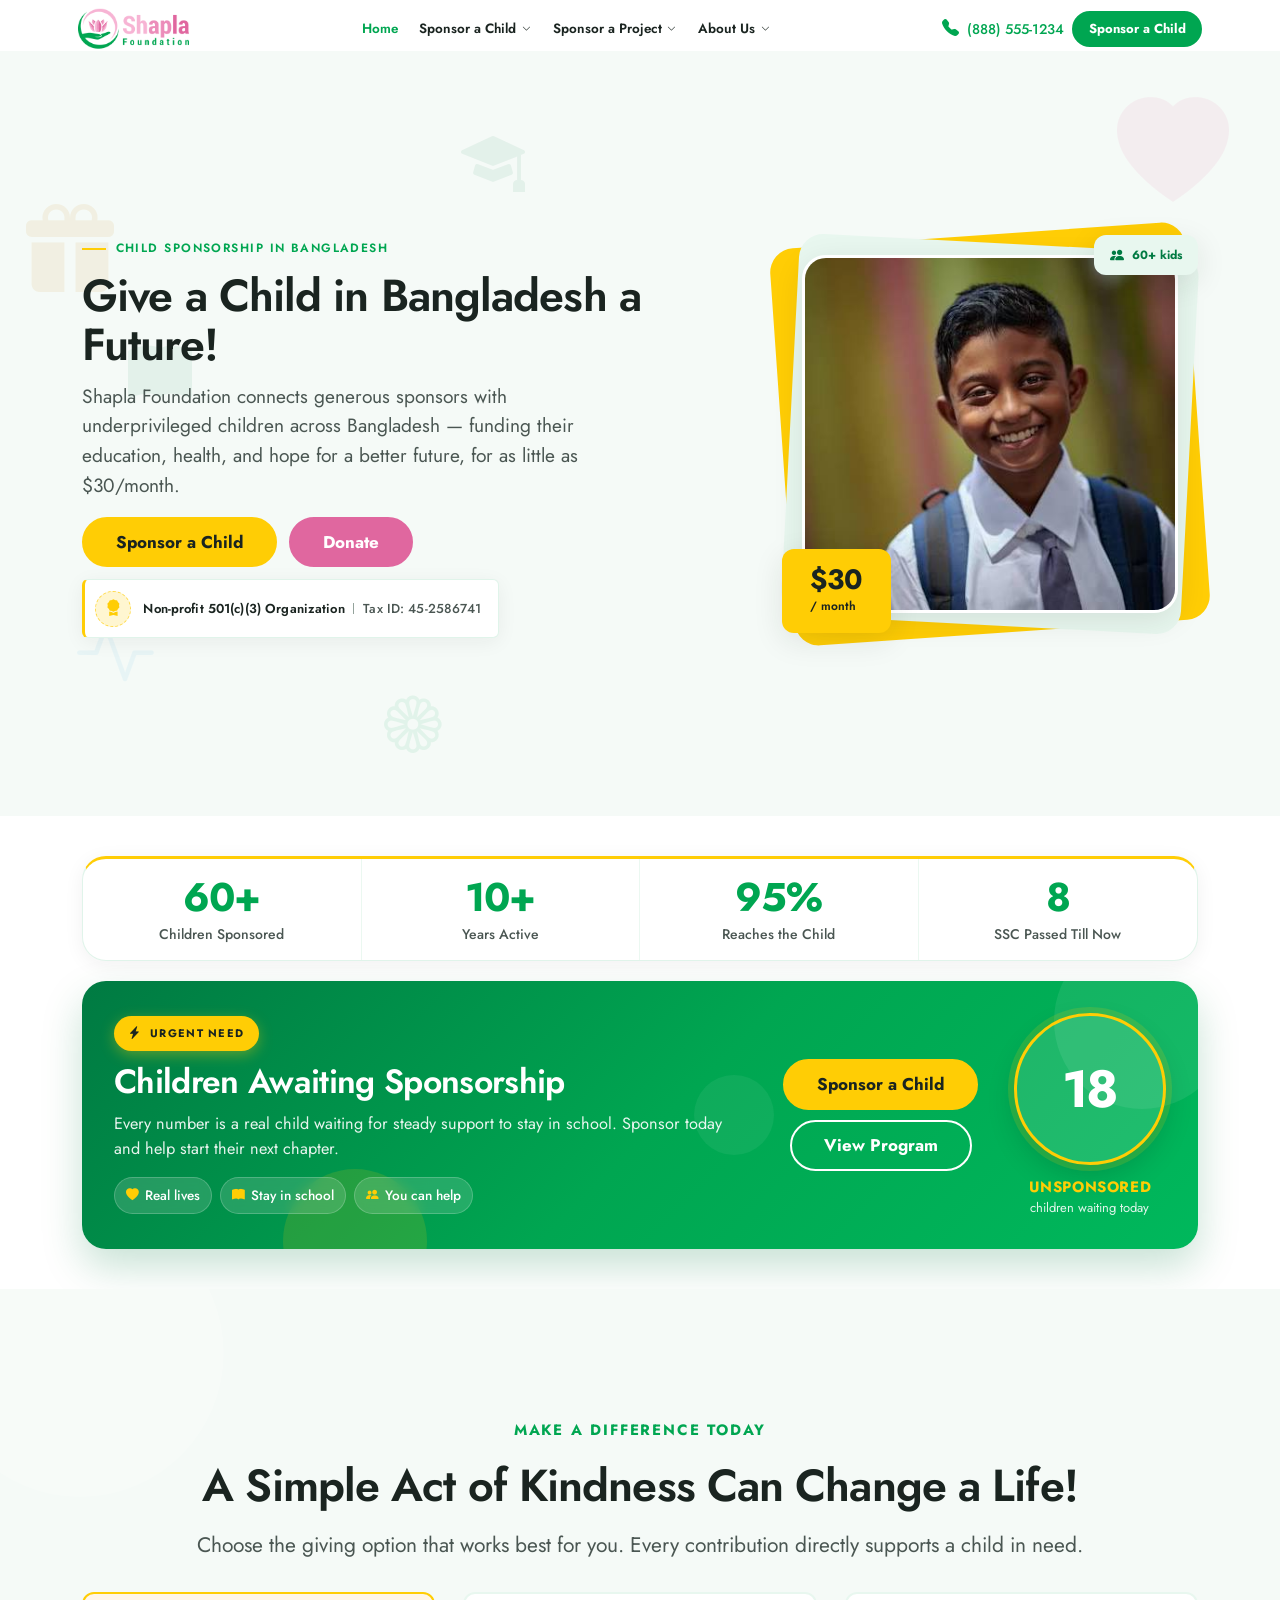
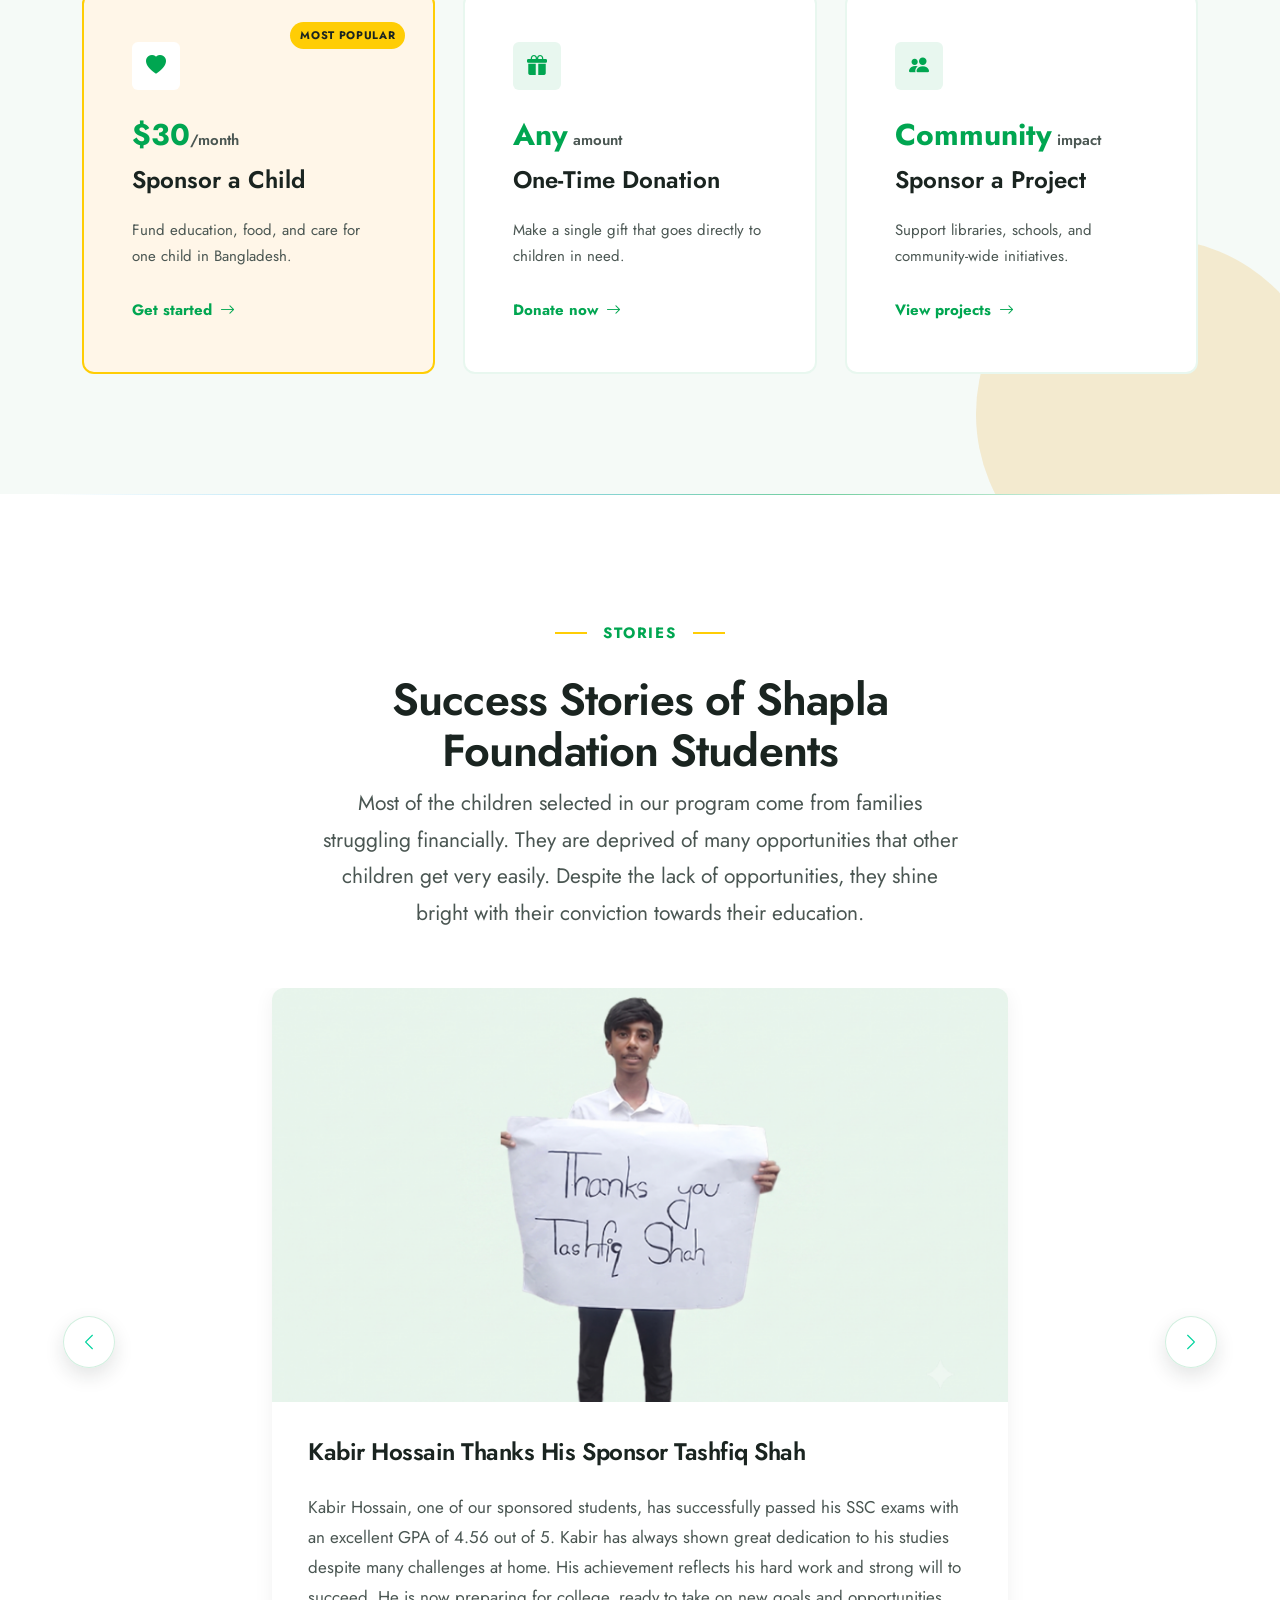
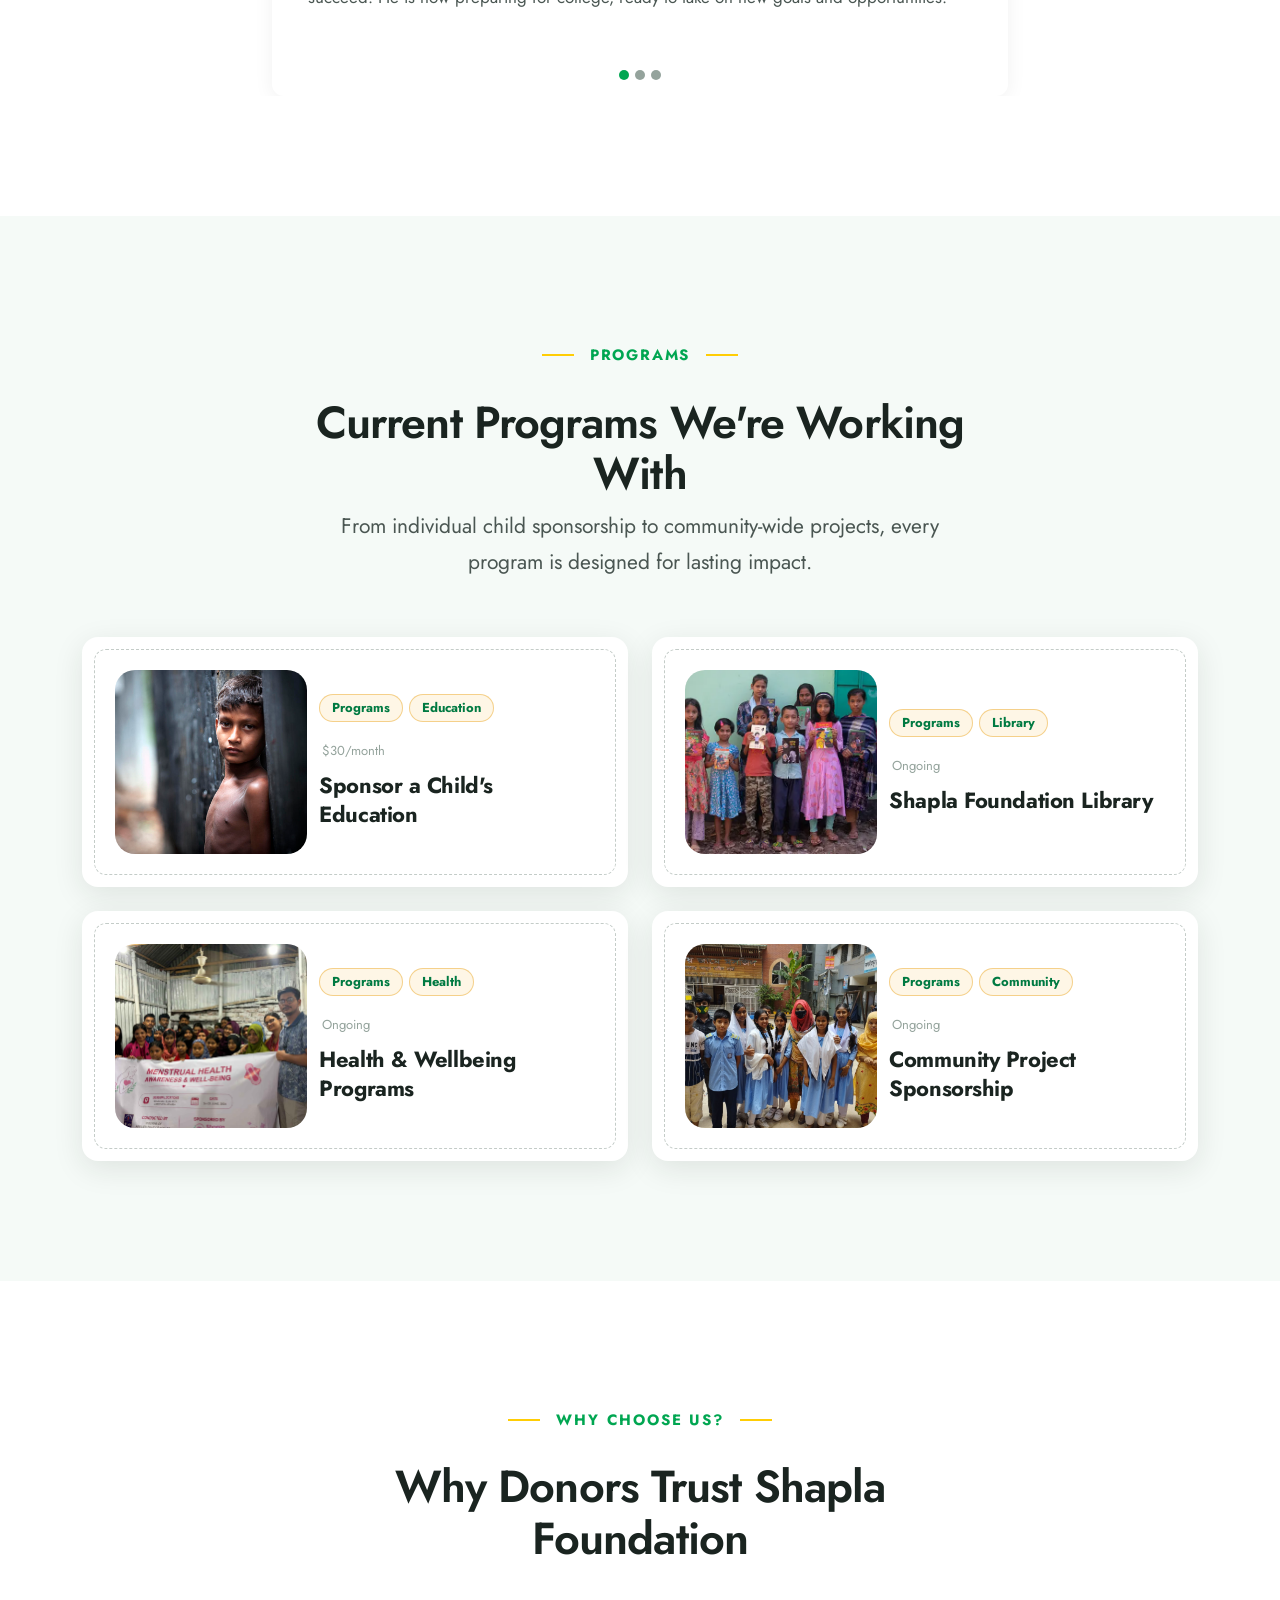
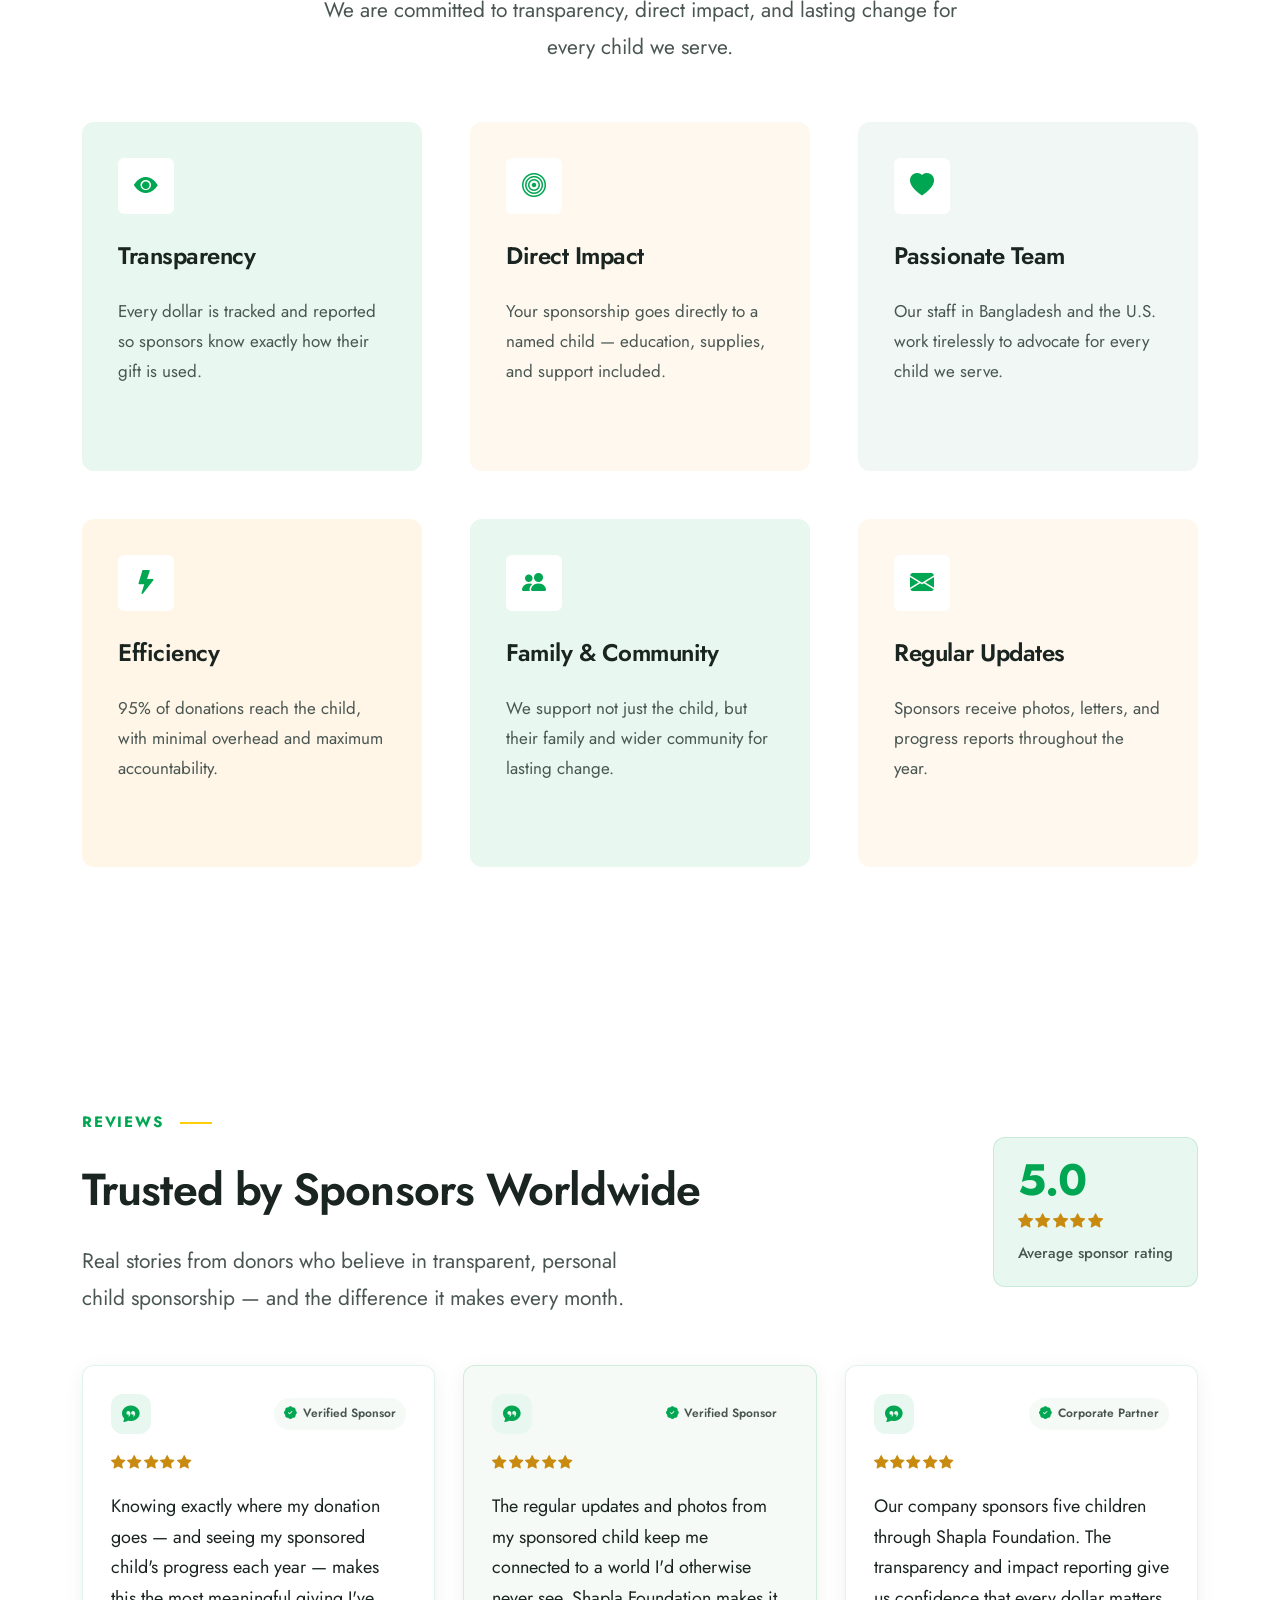
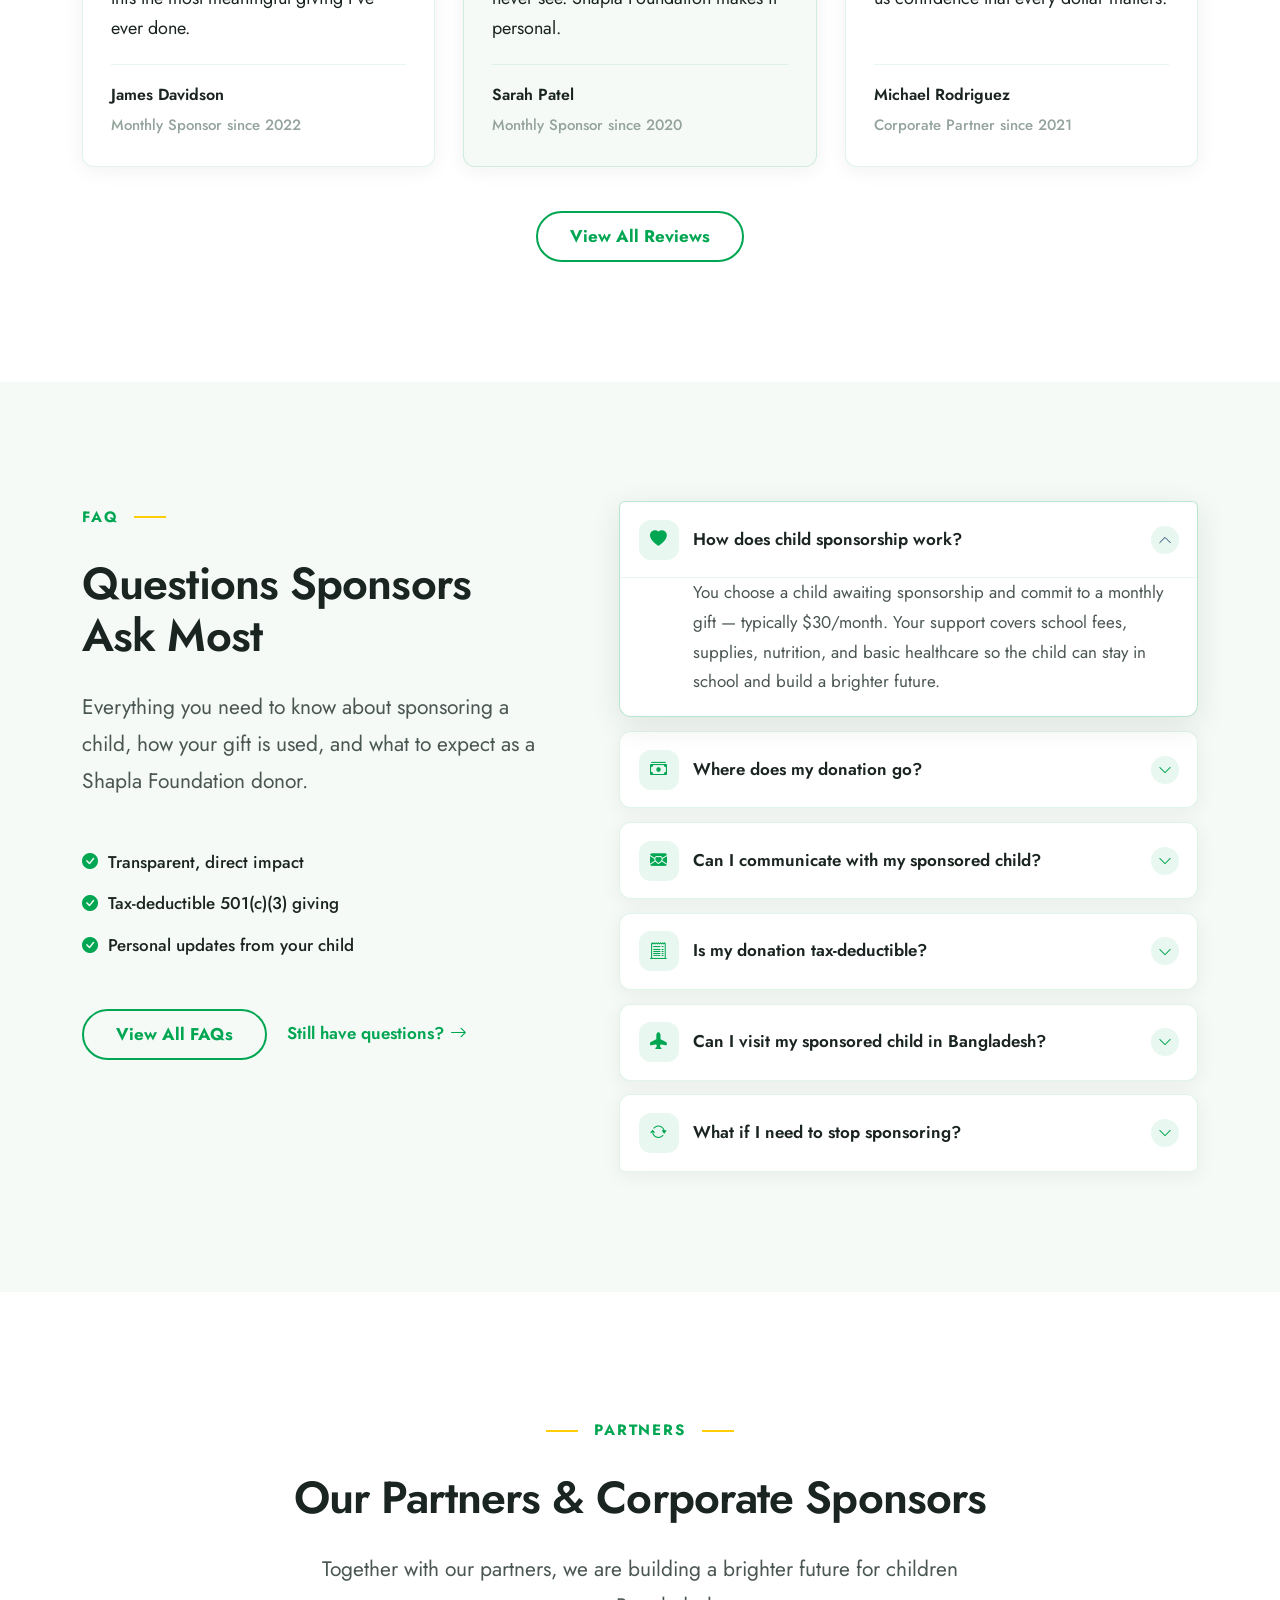
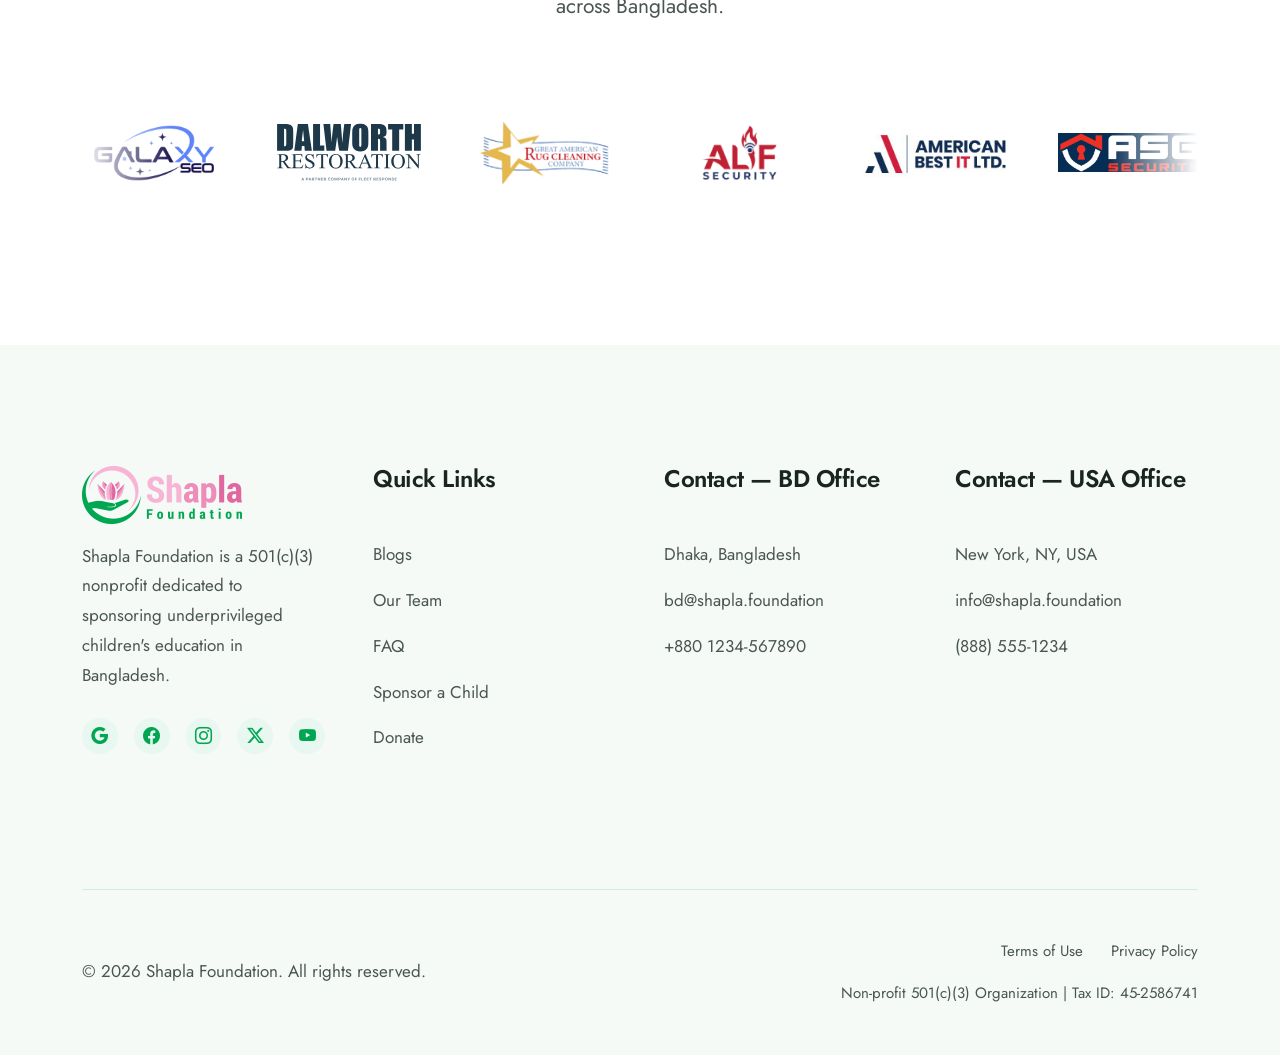
==== commit a1d95ce8: "major update" ====
--- a/index.html
+++ b/index.html
@@ -748,25 +748,6 @@
               </div>
             </div>
           </div>
-
-          <div class="hero-stats-panel" aria-label="Our impact at a glance">
-            <div class="hero-stat-card">
-              <span class="stat-number" data-target="60" data-suffix="+">0</span>
-              <span class="stat-label">Children Sponsored</span>
-            </div>
-            <div class="hero-stat-card">
-              <span class="stat-number" data-target="10" data-suffix="+">0</span>
-              <span class="stat-label">Years Active</span>
-            </div>
-            <div class="hero-stat-card">
-              <span class="stat-number" data-target="95" data-suffix="%">0</span>
-              <span class="stat-label">Reaches the Child</span>
-            </div>
-            <div class="hero-stat-card">
-              <span class="stat-number" data-target="8">0</span>
-              <span class="stat-label">SSC Passed Till Now</span>
-            </div>
-          </div>
         </div>
       </section>
       <!-- Children Awaiting Sponsorship -->
@@ -775,123 +756,82 @@
         aria-labelledby="awaiting-heading"
       >
         <div class="container">
-          <div class="awaiting-card">
-            <div class="awaiting-card__content">
-              <span class="section-title__eyebrow">Urgent Need</span>
-              <h2 id="awaiting-heading">Children Awaiting Sponsorship</h2>
-              <p>
-                Every number is a real child waiting for steady support to stay
-                in school. Sponsor today and help start their next chapter.
-              </p>
-            </div>
-            <div class="awaiting-card__metric">
-              <span class="awaiting-card__label"
-                >Number of Unsponsored Children</span
+          <div class="hero-stats-panel" aria-label="Our impact at a glance">
+            <div class="hero-stat-card">
+              <span class="stat-number" data-target="60" data-suffix="+">0</span>
+              <span class="stat-label">Children Sponsored</span>
+            </div>
+            <div class="hero-stat-card">
+              <span class="stat-number" data-target="10" data-suffix="+">0</span>
+              <span class="stat-label">Years Active</span>
+            </div>
+            <div class="hero-stat-card">
+              <span class="stat-number" data-target="95" data-suffix="%">0</span>
+              <span class="stat-label">Reaches the Child</span>
+            </div>
+            <div class="hero-stat-card">
+              <span class="stat-number" data-target="8">0</span>
+              <span class="stat-label">SSC Passed Till Now</span>
+            </div>
+          </div>
+
+          <div class="awaiting-banner">
+            <div class="awaiting-banner__decor" aria-hidden="true">
+              <span class="awaiting-banner__orb awaiting-banner__orb--1"></span>
+              <span class="awaiting-banner__orb awaiting-banner__orb--2"></span>
+              <span class="awaiting-banner__orb awaiting-banner__orb--3"></span>
+            </div>
+
+            <div class="awaiting-banner__grid">
+              <div class="awaiting-banner__copy">
+                <span class="awaiting-banner__tag">
+                  <i class="bi bi-lightning-charge-fill" aria-hidden="true"></i>
+                  Urgent Need
+                </span>
+                <h2 id="awaiting-heading">Children Awaiting Sponsorship</h2>
+                <p>
+                  Every number is a real child waiting for steady support to stay
+                  in school. Sponsor today and help start their next chapter.
+                </p>
+                <ul class="awaiting-banner__chips" aria-hidden="true">
+                  <li><i class="bi bi-heart-fill"></i> Real lives</li>
+                  <li><i class="bi bi-book-fill"></i> Stay in school</li>
+                  <li><i class="bi bi-people-fill"></i> You can help</li>
+                </ul>
+              </div>
+
+              <div class="awaiting-banner__actions">
+                <a
+                  href="/sponsor-a-child/awaiting-sponsorship"
+                  class="btn-pill btn-accent-pill"
+                  >Sponsor a Child</a
+                >
+                <a
+                  href="/sponsor-a-child"
+                  class="btn-pill btn-outline-pill--light"
+                  >View Program</a
+                >
+              </div>
+
+              <aside
+                class="awaiting-banner__metric"
+                aria-label="Number of unsponsored children"
               >
-              <span class="awaiting-card__number stat-number" data-target="19"
-                >0</span
-              >
-            </div>
-            <div class="awaiting-card__actions">
-              <a
-                href="/sponsor-a-child/awaiting-sponsorship"
-                class="btn-pill btn-primary-pill"
-                >Sponsor a Child</a
-              >
-              <a href="/sponsor-a-child" class="btn-pill btn-outline-pill"
-                >View Program</a
-              >
+                <div class="awaiting-banner__ring">
+                  <span class="awaiting-banner__number stat-number" data-target="19"
+                    >0</span
+                  >
+                </div>
+                <p class="awaiting-banner__metric-label">
+                  <strong>Unsponsored</strong>
+                  children waiting today
+                </p>
+              </aside>
             </div>
           </div>
         </div>
       </section>
-      <!-- 4. Why Sponsor With Us -->
-      <section class="section section-values" aria-labelledby="values-heading">
-        <div class="container">
-          <div class="section-title">
-            <span class="section-title__eyebrow">Why Choose Us?</span>
-            <h2>Why Donors Trust Shapla Foundation</h2>
-            <p>
-              We are committed to transparency, direct impact, and lasting
-              change for every child we serve.
-            </p>
-          </div>
-          <div class="row row-cols-1 row-cols-md-3 g-4 g-lg-5">
-            <div class="col">
-              <article class="card-custom d-flex flex-column">
-                <span class="card-custom__icon" aria-hidden="true"
-                  ><i class="bi bi-eye-fill"></i
-                ></span>
-                <h3>Transparency</h3>
-                <p>
-                  Every dollar is tracked and reported so sponsors know exactly
-                  how their gift is used.
-                </p>
-              </article>
-            </div>
-            <div class="col">
-              <article class="card-custom d-flex flex-column">
-                <span class="card-custom__icon" aria-hidden="true"
-                  ><i class="bi bi-bullseye"></i
-                ></span>
-                <h3>Direct Impact</h3>
-                <p>
-                  Your sponsorship goes directly to a named child — education,
-                  supplies, and support included.
-                </p>
-              </article>
-            </div>
-            <div class="col">
-              <article class="card-custom d-flex flex-column">
-                <span class="card-custom__icon" aria-hidden="true"
-                  ><i class="bi bi-heart-fill"></i
-                ></span>
-                <h3>Passionate Team</h3>
-                <p>
-                  Our staff in Bangladesh and the U.S. work tirelessly to
-                  advocate for every child we serve.
-                </p>
-              </article>
-            </div>
-            <div class="col">
-              <article class="card-custom d-flex flex-column">
-                <span class="card-custom__icon" aria-hidden="true"
-                  ><i class="bi bi-lightning-fill"></i
-                ></span>
-                <h3>Efficiency</h3>
-                <p>
-                  95% of donations reach the child, with minimal overhead and
-                  maximum accountability.
-                </p>
-              </article>
-            </div>
-            <div class="col">
-              <article class="card-custom d-flex flex-column">
-                <span class="card-custom__icon" aria-hidden="true"
-                  ><i class="bi bi-people-fill"></i
-                ></span>
-                <h3>Family &amp; Community</h3>
-                <p>
-                  We support not just the child, but their family and wider
-                  community for lasting change.
-                </p>
-              </article>
-            </div>
-            <div class="col">
-              <article class="card-custom d-flex flex-column">
-                <span class="card-custom__icon" aria-hidden="true"
-                  ><i class="bi bi-envelope-fill"></i
-                ></span>
-                <h3>Regular Updates</h3>
-                <p>
-                  Sponsors receive photos, letters, and progress reports
-                  throughout the year.
-                </p>
-              </article>
-            </div>
-          </div>
-        </div>
-      </section>
+      
 
       <!-- 9. Giving CTA Band -->
       <section class="section section-cta" aria-labelledby="cta-heading">
@@ -1252,7 +1192,93 @@
         </div>
       </section>
 
-     
+     <!-- 4. Why Sponsor With Us -->
+     <section class="section section-values" aria-labelledby="values-heading">
+      <div class="container">
+        <div class="section-title">
+          <span class="section-title__eyebrow">Why Choose Us?</span>
+          <h2>Why Donors Trust Shapla Foundation</h2>
+          <p>
+            We are committed to transparency, direct impact, and lasting
+            change for every child we serve.
+          </p>
+        </div>
+        <div class="row row-cols-1 row-cols-md-3 g-4 g-lg-5">
+          <div class="col">
+            <article class="card-custom d-flex flex-column">
+              <span class="card-custom__icon" aria-hidden="true"
+                ><i class="bi bi-eye-fill"></i
+              ></span>
+              <h3>Transparency</h3>
+              <p>
+                Every dollar is tracked and reported so sponsors know exactly
+                how their gift is used.
+              </p>
+            </article>
+          </div>
+          <div class="col">
+            <article class="card-custom d-flex flex-column">
+              <span class="card-custom__icon" aria-hidden="true"
+                ><i class="bi bi-bullseye"></i
+              ></span>
+              <h3>Direct Impact</h3>
+              <p>
+                Your sponsorship goes directly to a named child — education,
+                supplies, and support included.
+              </p>
+            </article>
+          </div>
+          <div class="col">
+            <article class="card-custom d-flex flex-column">
+              <span class="card-custom__icon" aria-hidden="true"
+                ><i class="bi bi-heart-fill"></i
+              ></span>
+              <h3>Passionate Team</h3>
+              <p>
+                Our staff in Bangladesh and the U.S. work tirelessly to
+                advocate for every child we serve.
+              </p>
+            </article>
+          </div>
+          <div class="col">
+            <article class="card-custom d-flex flex-column">
+              <span class="card-custom__icon" aria-hidden="true"
+                ><i class="bi bi-lightning-fill"></i
+              ></span>
+              <h3>Efficiency</h3>
+              <p>
+                95% of donations reach the child, with minimal overhead and
+                maximum accountability.
+              </p>
+            </article>
+          </div>
+          <div class="col">
+            <article class="card-custom d-flex flex-column">
+              <span class="card-custom__icon" aria-hidden="true"
+                ><i class="bi bi-people-fill"></i
+              ></span>
+              <h3>Family &amp; Community</h3>
+              <p>
+                We support not just the child, but their family and wider
+                community for lasting change.
+              </p>
+            </article>
+          </div>
+          <div class="col">
+            <article class="card-custom d-flex flex-column">
+              <span class="card-custom__icon" aria-hidden="true"
+                ><i class="bi bi-envelope-fill"></i
+              ></span>
+              <h3>Regular Updates</h3>
+              <p>
+                Sponsors receive photos, letters, and progress reports
+                throughout the year.
+              </p>
+            </article>
+          </div>
+        </div>
+      </div>
+    </section>
       <!-- 7. Reviews -->
       <section
         class="section section-reviews"
--- a/css/style.css
+++ b/css/style.css
@@ -1059,7 +1059,7 @@
   z-index: 1;
   display: grid;
   grid-template-columns: 1fr;
-  gap: var(--space-sm);
+  gap: 0.75rem;
   align-items: center;
   flex: 0 1 auto;
   min-height: 0;
@@ -1282,7 +1282,7 @@
 
   .hero-split {
     grid-template-columns: 1fr 1fr;
-    gap: var(--space-md);
+    gap: clamp(1rem, 2vw, 1.5rem);
   }
 
   .hero-split__content {
@@ -1333,7 +1333,7 @@
 
   .hero-split {
     grid-template-columns: 1.05fr 0.95fr;
-    gap: var(--space-lg);
+    gap: clamp(1.25rem, 2.5vw, 2rem);
     overflow: visible;
   }
 
@@ -1357,12 +1357,8 @@
 
 /* Wide screens */
 @media (min-width: 1200px) {
-  .hero-split {
-    gap: var(--space-xl);
-  }
-
   .hero-split__visual {
-    max-width: 28rem;
+    max-width: 26rem;
     margin-left: auto;
   }
 }
@@ -1372,11 +1368,16 @@
   position: relative;
   z-index: 1;
   width: 100%;
-  margin-top: clamp(1.25rem, 2.5vw, 2rem);
+  max-width: 74rem;
+  margin: 0 auto clamp(0.875rem, 2vw, 1.25rem);
   display: grid;
   grid-template-columns: repeat(2, 1fr);
   gap: 0;
+  background: var(--color-light);
+  border: 1px solid rgba(0, 166, 81, 0.12);
+  border-top: 3px solid var(--color-accent);
   border-radius: var(--radius-lg);
+  box-shadow: var(--shadow-card);
   overflow: hidden;
 }
 
@@ -1385,7 +1386,7 @@
   flex-direction: column;
   align-items: center;
   text-align: center;
-  padding: clamp(1rem, 2vw, 1.35rem) 0.75rem;
+  padding: clamp(0.75rem, 1.5vw, 1rem) 0.65rem;
   background: transparent;
   border: none;
   border-radius: 0;
@@ -1446,138 +1447,280 @@
 
 @media (min-width: 992px) {
   .hero-stat-card {
-    padding: 1.5rem 1rem;
+    padding: 1rem 0.75rem;
   }
 }
 
 /* ---- Children Awaiting Sponsorship ---- */
 .section-awaiting {
   position: relative;
+  padding: clamp(1.75rem, 4vw, 2.5rem) 0;
+  background: #fff;
+}
+
+.awaiting-banner {
+  position: relative;
   overflow: hidden;
-  padding: var(--space-xl) 0;
-  background:var(--color-card-soft-1);
-}
-
-.section-awaiting::before,
-.section-awaiting::after {
-  content: "";
-  position: absolute;
-  left: 50%;
-  transform: translateX(-50%);
-  width: min(92%, 76rem);
-  height: 1px;
-  pointer-events: none;
-}
-
-.section-awaiting::before {
-  top: 0;
-  background: linear-gradient(
-    90deg,
-    rgba(var(--color-primary-rgb), 0) 0%,
-    rgba(var(--color-primary-rgb), 0.24) 50%,
-    rgba(var(--color-primary-rgb), 0) 100%
-  );
-}
-
-.section-awaiting::after {
-  bottom: 0;
-  background: linear-gradient(
-    90deg,
-    rgba(var(--color-primary-rgb), 0) 0%,
-    rgba(var(--color-primary-rgb), 0.18) 50%,
-    rgba(var(--color-primary-rgb), 0) 100%
-  );
-}
-
-.awaiting-card {
-  display: grid;
-  grid-template-columns: 1.4fr 1fr auto;
-  gap: var(--space-md);
-  align-items: center;
-  padding: clamp(1.2rem, 2vw, 1.8rem) clamp(1.2rem, 2.5vw, 2.2rem);
-  background:var(--color-card-soft-2);
-  border: 1px solid rgba(var(--color-primary-rgb), 0.18);
-  border-radius: var(--radius-lg);
-  box-shadow: 0 12px 28px rgba(26, 36, 32, 0.08);
   max-width: 74rem;
   margin: 0 auto;
-}
-
-.awaiting-card__content h2 {
-  margin-bottom: 0.45rem;
-  font-size: clamp(1.4rem, 2.4vw, 2rem);
-}
-
-.awaiting-card__content p {
+  padding: clamp(1.35rem, 3vw, 2rem);
+  border-radius: var(--radius-lg);
+  background: linear-gradient(
+    135deg,
+    var(--color-primary-dark) 0%,
+    var(--color-primary) 52%,
+    #00b85c 100%
+  );
+  box-shadow: 0 18px 40px rgba(0, 122, 66, 0.22);
+}
+
+.awaiting-banner__decor {
+  position: absolute;
+  inset: 0;
+  pointer-events: none;
+  overflow: hidden;
+}
+
+.awaiting-banner__orb {
+  position: absolute;
+  border-radius: 50%;
+  background: rgba(255, 255, 255, 0.08);
+}
+
+.awaiting-banner__orb--1 {
+  top: -3rem;
+  right: -2rem;
+  width: 11rem;
+  height: 11rem;
+}
+
+.awaiting-banner__orb--2 {
+  bottom: -4rem;
+  left: 18%;
+  width: 9rem;
+  height: 9rem;
+  background: rgba(255, 205, 5, 0.14);
+}
+
+.awaiting-banner__orb--3 {
+  top: 35%;
+  right: 38%;
+  width: 5rem;
+  height: 5rem;
+  background: rgba(255, 255, 255, 0.06);
+}
+
+.awaiting-banner__grid {
+  position: relative;
+  z-index: 1;
+  display: grid;
+  grid-template-columns: minmax(0, 1fr) auto auto;
+  gap: clamp(1.25rem, 3vw, 2.25rem);
+  align-items: center;
+}
+
+.awaiting-banner__tag {
+  display: inline-flex;
+  align-items: center;
+  gap: 0.45rem;
+  margin-bottom: 0.75rem;
+  padding: 0.4rem 0.9rem;
+  font-size: 0.6875rem;
+  font-weight: var(--fw-bold);
+  letter-spacing: var(--ls-eyebrow);
+  text-transform: uppercase;
+  color: var(--color-dark);
+  background: var(--color-accent);
+  border-radius: var(--btn-radius);
+  box-shadow: 0 4px 14px rgba(255, 205, 5, 0.35);
+  animation: awaiting-tag-pulse 2.4s ease-in-out infinite;
+}
+
+.awaiting-banner__tag i {
+  font-size: 0.8rem;
+}
+
+.awaiting-banner__copy h2 {
+  margin-bottom: 0.55rem;
+  font-size: clamp(1.45rem, 2.8vw, 2.1rem);
+  font-weight: var(--fw-semibold);
+  line-height: var(--lh-heading);
+  letter-spacing: var(--ls-heading);
+  color: var(--color-light);
+}
+
+.awaiting-banner__copy p {
+  margin: 0 0 1rem;
+  max-width: none;
+  color: rgba(255, 255, 255, 0.9);
+  line-height: 1.55;
+  font-size: clamp(0.9375rem, 1.5vw, 1.02rem);
+}
+
+.awaiting-banner__chips {
+  display: flex;
+  flex-wrap: wrap;
+  gap: 0.5rem;
   margin: 0;
-  color: var(--color-gray-700);
-  line-height: 1.65;
-}
-
-.awaiting-card__metric {
-  text-align: center;
-  padding: 0.75rem 1rem;
-  border-left: 1px solid rgba(var(--color-primary-rgb), 0.15);
-  border-right: 1px solid rgba(var(--color-primary-rgb), 0.15);
-}
-
-.awaiting-card__label {
-  display: block;
-  font-size: 0.82rem;
-  font-weight: var(--fw-semibold);
-  color: var(--color-gray-700);
-  letter-spacing: 0.06em;
-  text-transform: uppercase;
-  margin-bottom: 0.55rem;
-}
-
-.awaiting-card__number {
-  display: block;
-  font-size: clamp(2.1rem, 4.4vw, 3.1rem);
-  font-weight: var(--fw-bold);
-  color: var(--color-primary);
-  line-height: 1;
-}
-
-.awaiting-card__actions {
+  padding: 0;
+  list-style: none;
+}
+
+.awaiting-banner__chips li {
+  display: inline-flex;
+  align-items: center;
+  gap: 0.35rem;
+  padding: 0.35rem 0.7rem;
+  font-size: 0.85rem;
+  font-weight: var(--fw-medium);
+  color: var(--color-light);
+  background: rgba(255, 255, 255, 0.14);
+  border: 1px solid rgba(255, 255, 255, 0.2);
+  border-radius: var(--btn-radius);
+  backdrop-filter: blur(6px);
+}
+
+.awaiting-banner__chips i {
+  color: var(--color-accent);
+  font-size: 0.8rem;
+}
+
+.awaiting-banner__actions {
   display: flex;
   flex-direction: column;
+  align-items: center;
+  justify-content: center;
   gap: 0.65rem;
 }
 
-.awaiting-card__actions .btn-pill {
+.awaiting-banner__actions .btn-pill {
   justify-content: center;
   min-width: 10.5rem;
-}
-
-@media (max-width: 1199.98px) {
-  .awaiting-card {
+  white-space: nowrap;
+}
+
+.awaiting-banner__metric {
+  display: flex;
+  flex-direction: column;
+  align-items: center;
+  text-align: center;
+}
+
+.awaiting-banner__ring {
+  display: flex;
+  align-items: center;
+  justify-content: center;
+  width: clamp(7.5rem, 16vw, 9.5rem);
+  height: clamp(7.5rem, 16vw, 9.5rem);
+  margin-bottom: 0.75rem;
+  border-radius: 50%;
+  background: rgba(255, 255, 255, 0.12);
+  border: 3px solid var(--color-accent);
+  box-shadow:
+    0 0 0 6px rgba(255, 205, 5, 0.15),
+    0 12px 28px rgba(0, 0, 0, 0.15);
+  animation: awaiting-ring-pulse 3s ease-in-out infinite;
+}
+
+.awaiting-banner__number {
+  display: block;
+  font-family: var(--font-heading);
+  font-size: clamp(2.5rem, 5vw, 3.25rem);
+  font-weight: var(--fw-bold);
+  line-height: 1;
+  letter-spacing: var(--ls-heading);
+  color: var(--color-light);
+}
+
+.awaiting-banner__metric-label {
+  margin: 0;
+  max-width: 9rem;
+  font-size: 0.8125rem;
+  line-height: 1.45;
+  color: rgba(255, 255, 255, 0.88);
+}
+
+.awaiting-banner__metric-label strong {
+  display: block;
+  font-size: 0.9375rem;
+  font-weight: var(--fw-bold);
+  color: var(--color-accent);
+  text-transform: uppercase;
+  letter-spacing: 0.04em;
+}
+
+@keyframes awaiting-tag-pulse {
+  0%,
+  100% {
+    transform: scale(1);
+    box-shadow: 0 4px 14px rgba(255, 205, 5, 0.35);
+  }
+
+  50% {
+    transform: scale(1.03);
+    box-shadow: 0 6px 20px rgba(255, 205, 5, 0.5);
+  }
+}
+
+@keyframes awaiting-ring-pulse {
+  0%,
+  100% {
+    box-shadow:
+      0 0 0 6px rgba(255, 205, 5, 0.15),
+      0 12px 28px rgba(0, 0, 0, 0.15);
+  }
+
+  50% {
+    box-shadow:
+      0 0 0 10px rgba(255, 205, 5, 0.22),
+      0 14px 32px rgba(0, 0, 0, 0.18);
+  }
+}
+
+@media (max-width: 767.98px) {
+  .section-awaiting {
+    padding: clamp(1.25rem, 3vw, 1.75rem) 0;
+  }
+
+  .awaiting-banner__grid {
     grid-template-columns: 1fr;
     text-align: center;
   }
 
-  .awaiting-card__metric {
-    border-left: 0;
-    border-right: 0;
-    border-top: 1px solid rgba(var(--color-primary-rgb), 0.15);
-    border-bottom: 1px solid rgba(var(--color-primary-rgb), 0.15);
-    padding: 1rem 0.5rem;
-  }
-
-  .awaiting-card__actions {
-    flex-direction: row;
+  .awaiting-banner__copy p {
+    margin-left: auto;
+    margin-right: auto;
+  }
+
+  .awaiting-banner__chips {
     justify-content: center;
-    flex-wrap: wrap;
+  }
+
+  .awaiting-banner__actions {
+    justify-content: center;
+    padding: 0.25rem 0;
+  }
+
+  .awaiting-banner__metric-label {
+    max-width: none;
   }
 }
 
 @media (max-width: 575.98px) {
-  .awaiting-card__actions {
+  .awaiting-banner__actions {
     flex-direction: column;
-  }
-
-  .awaiting-card__actions .btn-pill {
+    align-items: stretch;
+  }
+
+  .awaiting-banner__actions .btn-pill {
     width: 100%;
+  }
+}
+
+@media (prefers-reduced-motion: reduce) {
+  .awaiting-banner__tag,
+  .awaiting-banner__ring {
+    animation: none;
   }
 }
 
@@ -1777,7 +1920,6 @@
 .section-stories {
   position: relative;
   overflow: hidden;
-  background:var(--color-card-soft-4);
 }
 
 .section-stories::before {
@@ -2334,7 +2476,7 @@
 .section-cta {
   position: relative;
   overflow: hidden;
-  background-color: var(--color-donate);
+  background-color: var(--color-bg-alt);
   color: var(--color-light);
 }
 
@@ -2376,14 +2518,13 @@
   font-weight: var(--fw-bold);
   text-transform: uppercase;
   letter-spacing: var(--ls-eyebrow);
-  color: #ffffff;
+  color: var(--bg-section-cta);
   padding: var(--space-xs) var(--space-md);
   border-radius: var(--btn-radius);
   margin-bottom: var(--space-xs);
 }
 
 .cta-panel__header h2 {
-  color: var(--color-light);
   font-size: var(--fs-h2);
   font-weight: var(--fw-semibold);
   margin-bottom: var(--space-sm);
@@ -2391,7 +2532,6 @@
 
 .cta-panel__header p {
   font-size: var(--fs-lead);
-  color: var(--color-light);
   margin-bottom: 0;
 }
 
@@ -2422,7 +2562,6 @@
 .cta-card:focus-visible {
   border-color: var(--color-primary);
   box-shadow: var(--shadow-card-hover);
-  transform: translateY(-4px);
   color: var(--color-dark);
 }
 
@@ -2522,10 +2661,6 @@
     align-items: stretch;
   }
 
-  .cta-card--featured:hover,
-  .cta-card--featured:focus-visible {
-    transform: translateY(-0.75rem);
-  }
 }
 
 /* ---- Partners ---- */
@@ -2759,26 +2894,26 @@
   }
 
   .hero-split {
-    gap: 1.75rem;
+    gap: 1rem;
   }
 
   .hero-tag {
+    margin-bottom: 0.65rem;
+  }
+
+  .hero-split__content h1 {
+    margin-bottom: 0.75rem;
+  }
+
+  .hero-lead {
     margin-bottom: 1rem;
-  }
-
-  .hero-split__content h1 {
-    margin-bottom: 1rem;
-  }
-
-  .hero-lead {
-    margin-bottom: 1.25rem;
   }
 
   .hero-actions {
     flex-direction: column;
     align-items: center;
-    gap: 0.875rem;
-    margin-bottom: 1.25rem;
+    gap: 0.75rem;
+    margin-bottom: 1rem;
   }
 
   .hero-actions .btn-pill {
@@ -2791,12 +2926,8 @@
   }
 
   .hero-split__visual {
-    margin-top: 0.5rem;
-    padding: var(--space-sm);
-  }
-
-  .hero-stats-panel {
-    margin-top: 1.75rem;
+    margin-top: 0;
+    padding: var(--space-xs);
   }
 
   .section-title {
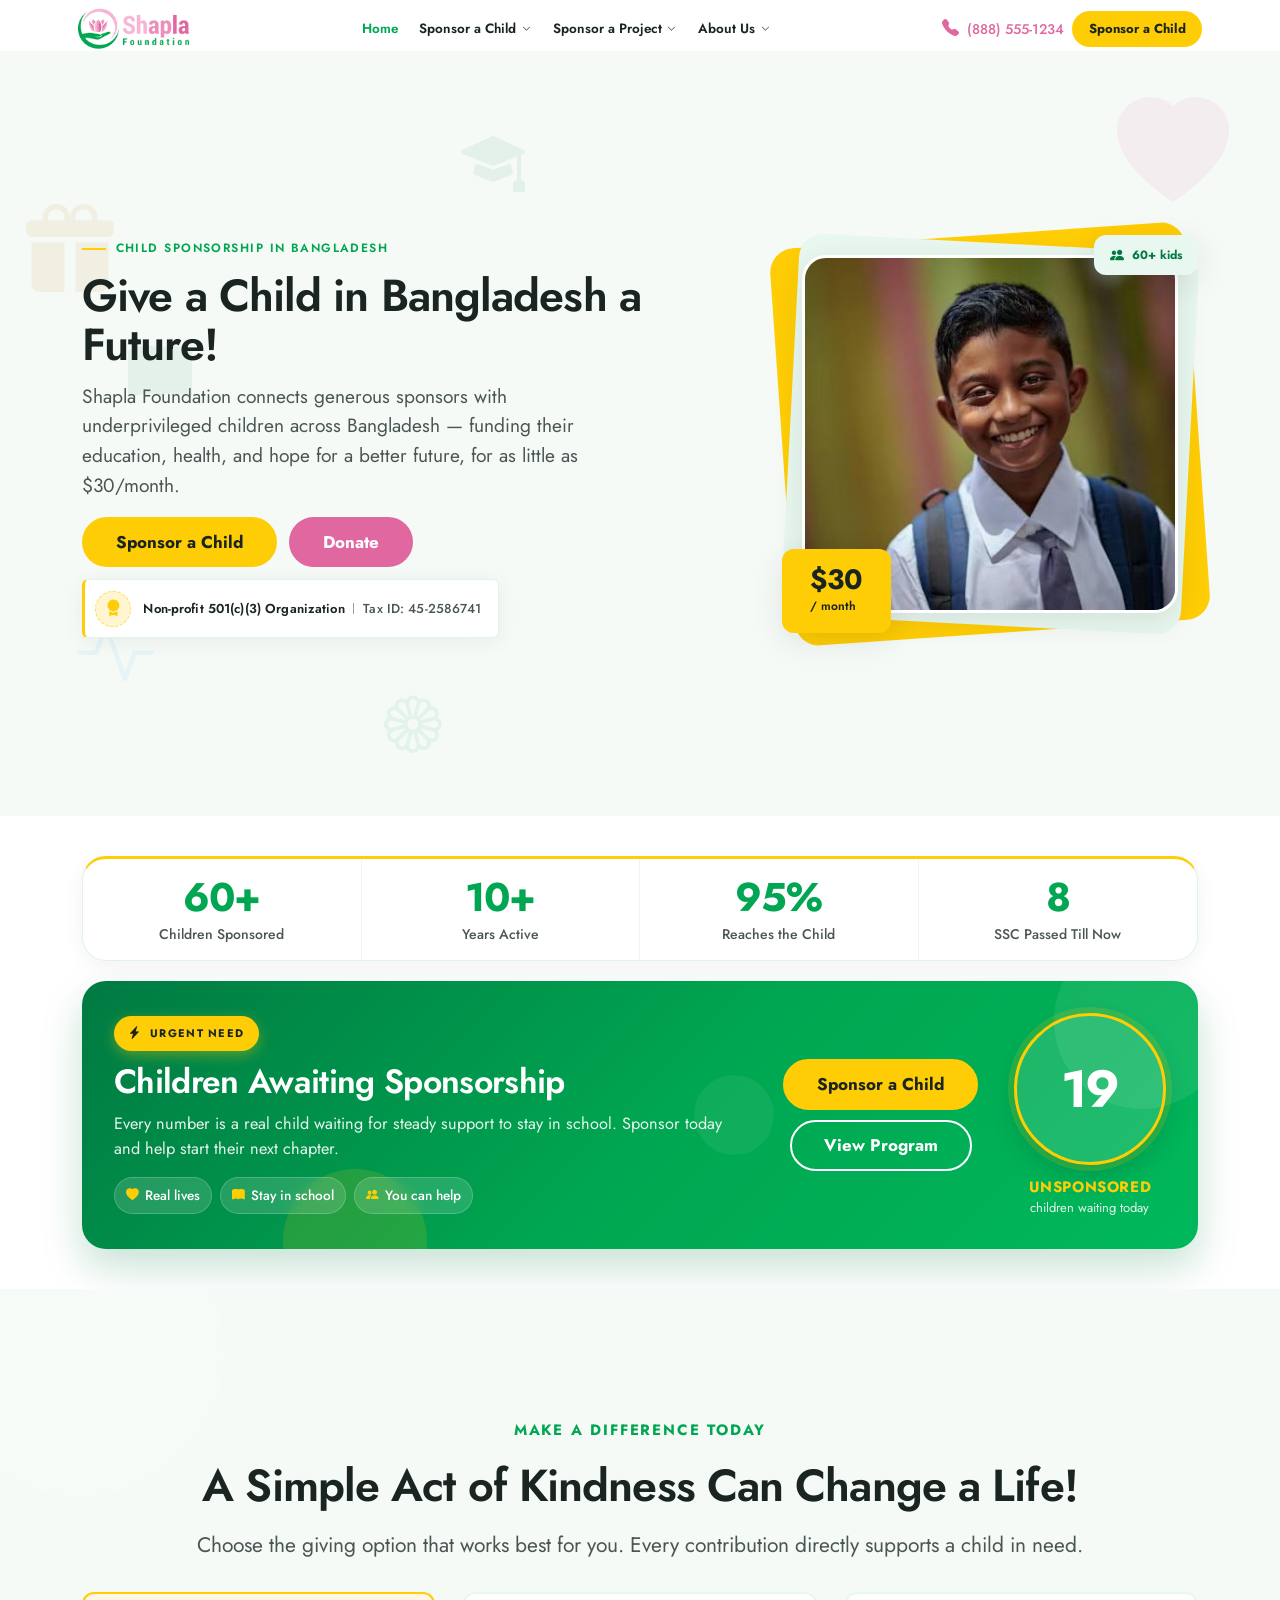
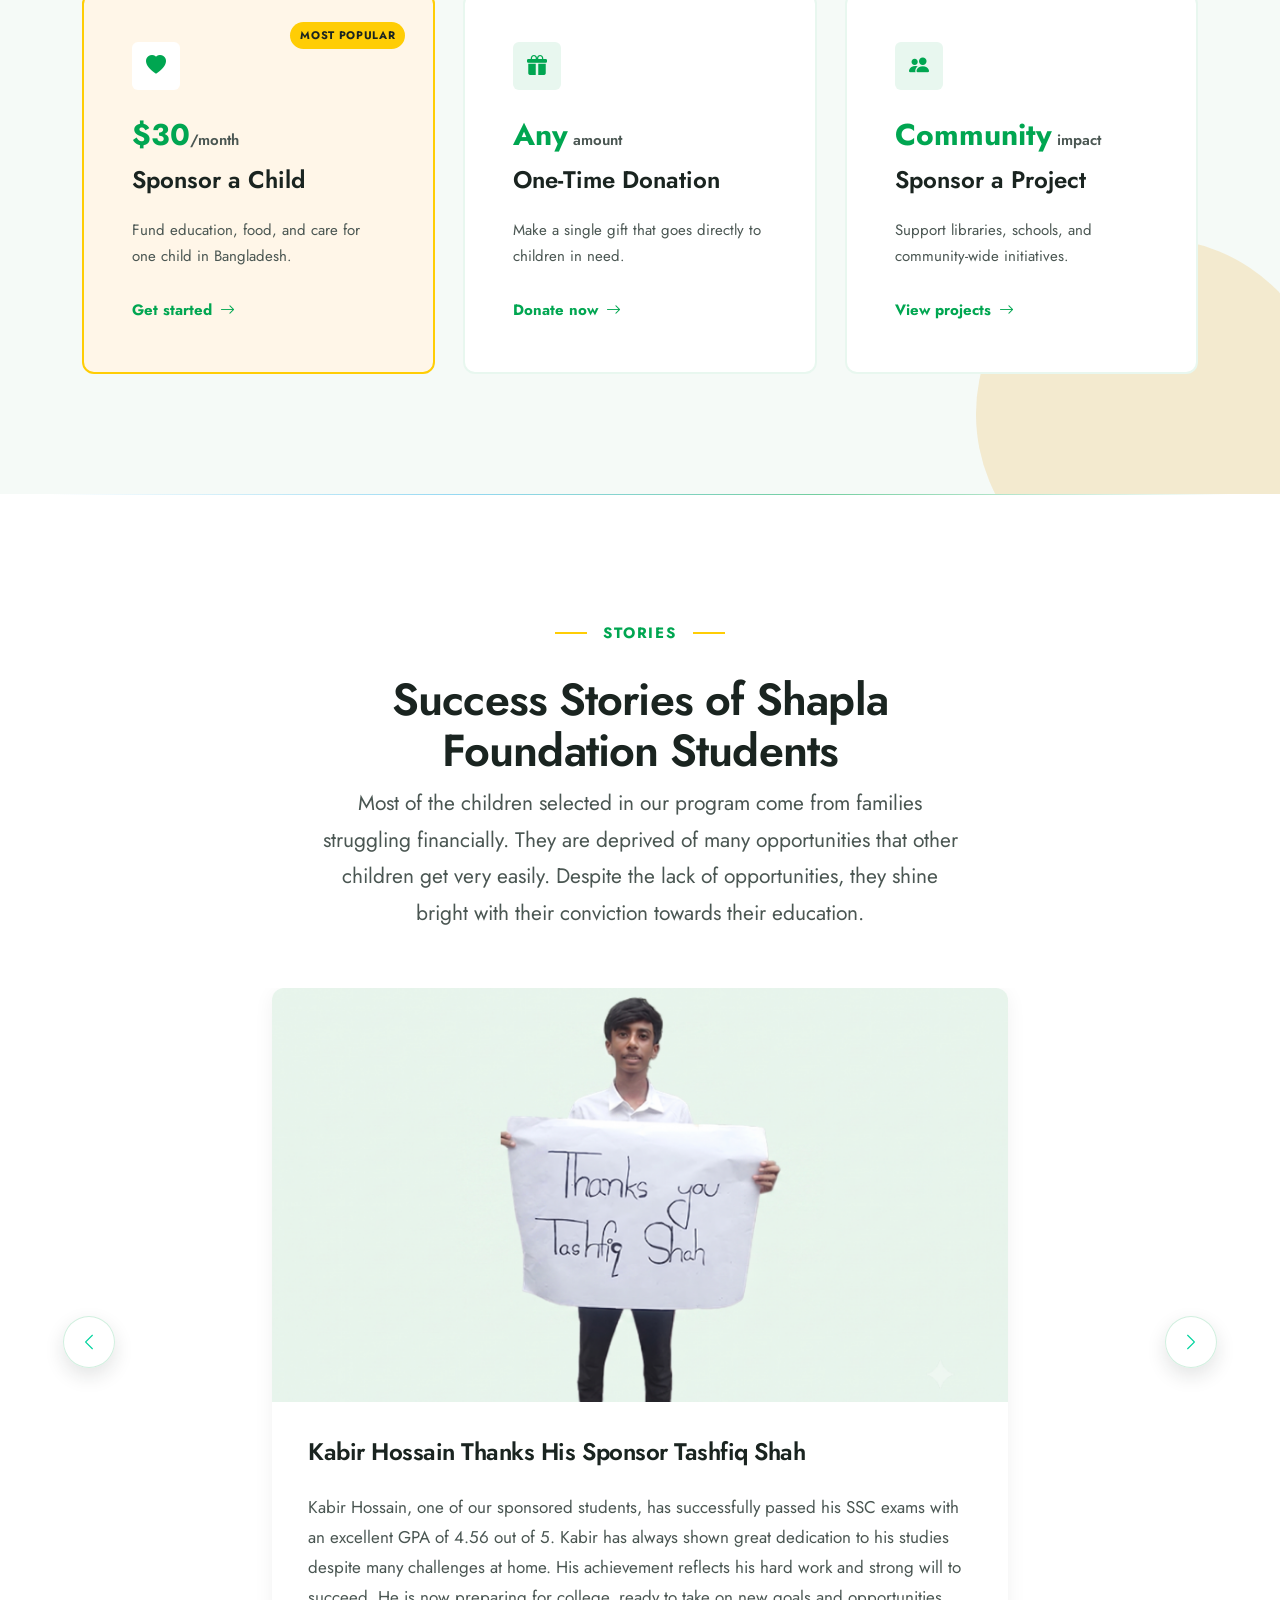
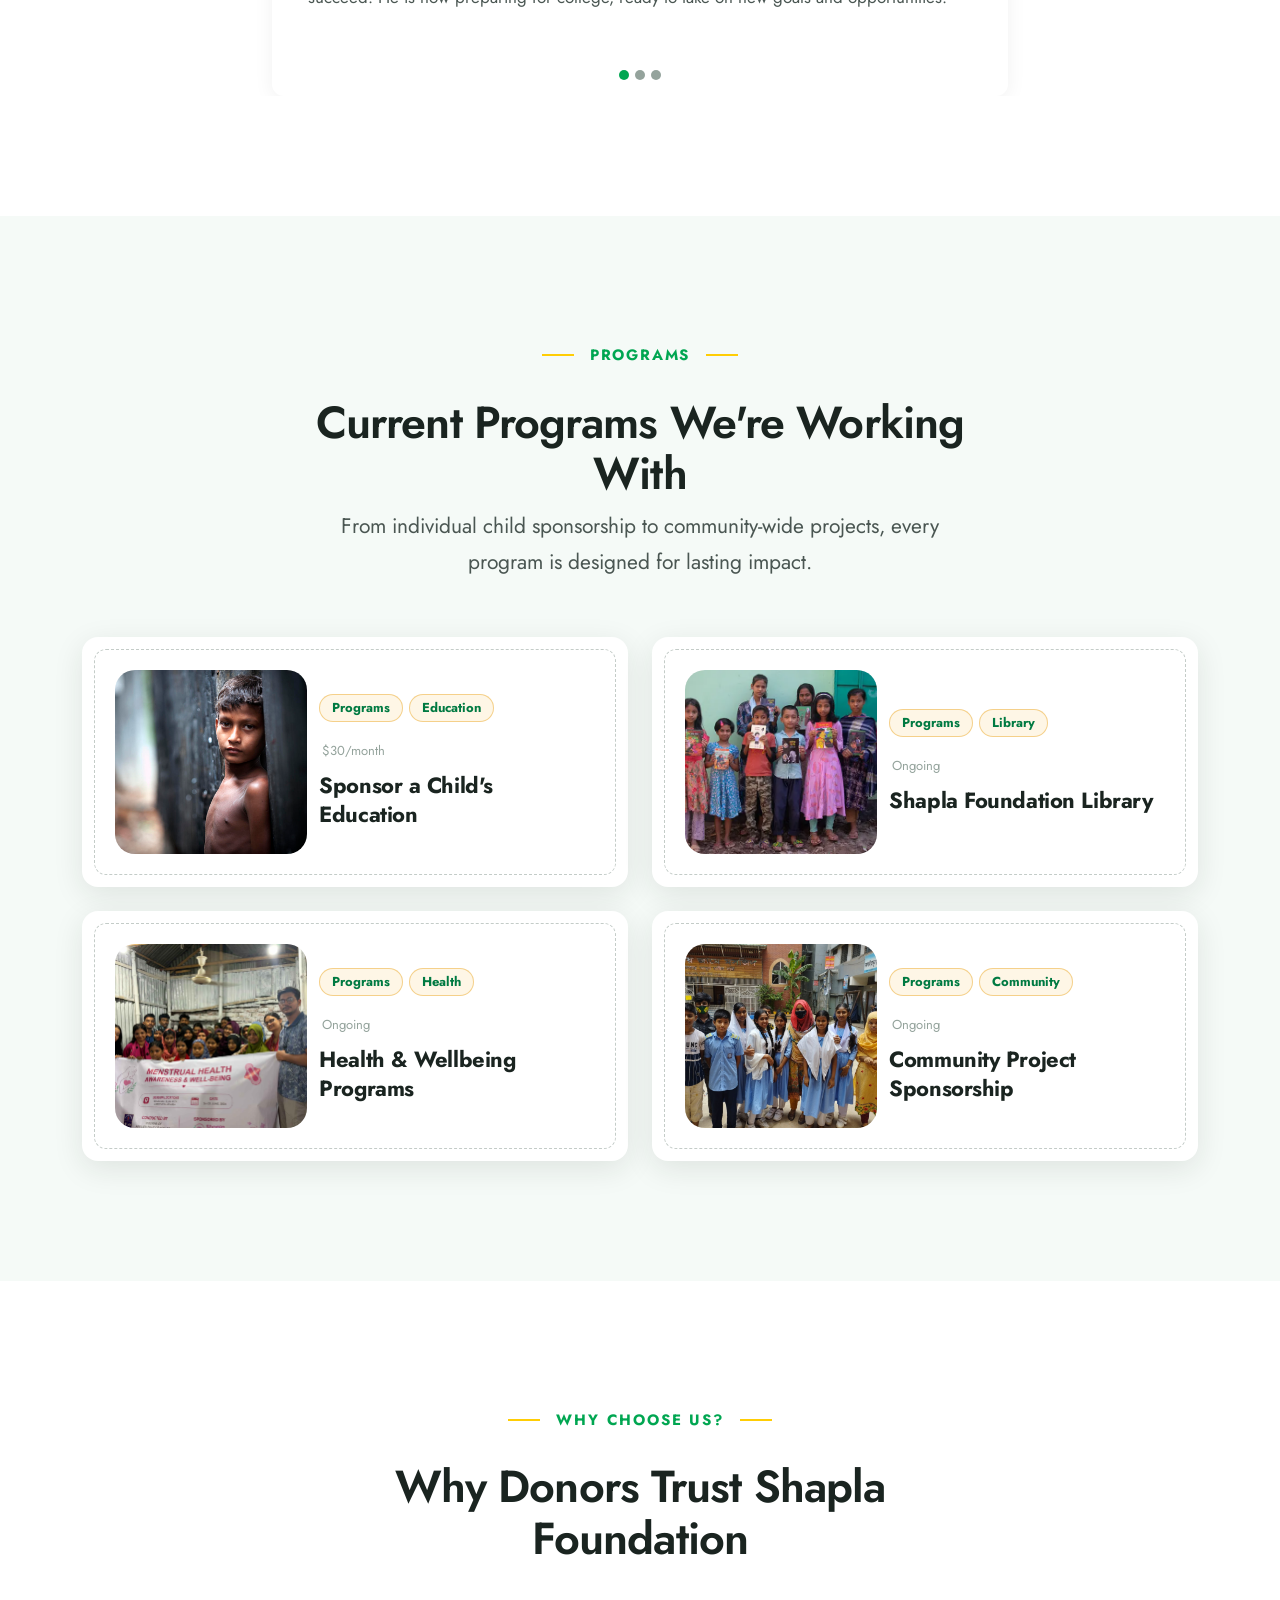
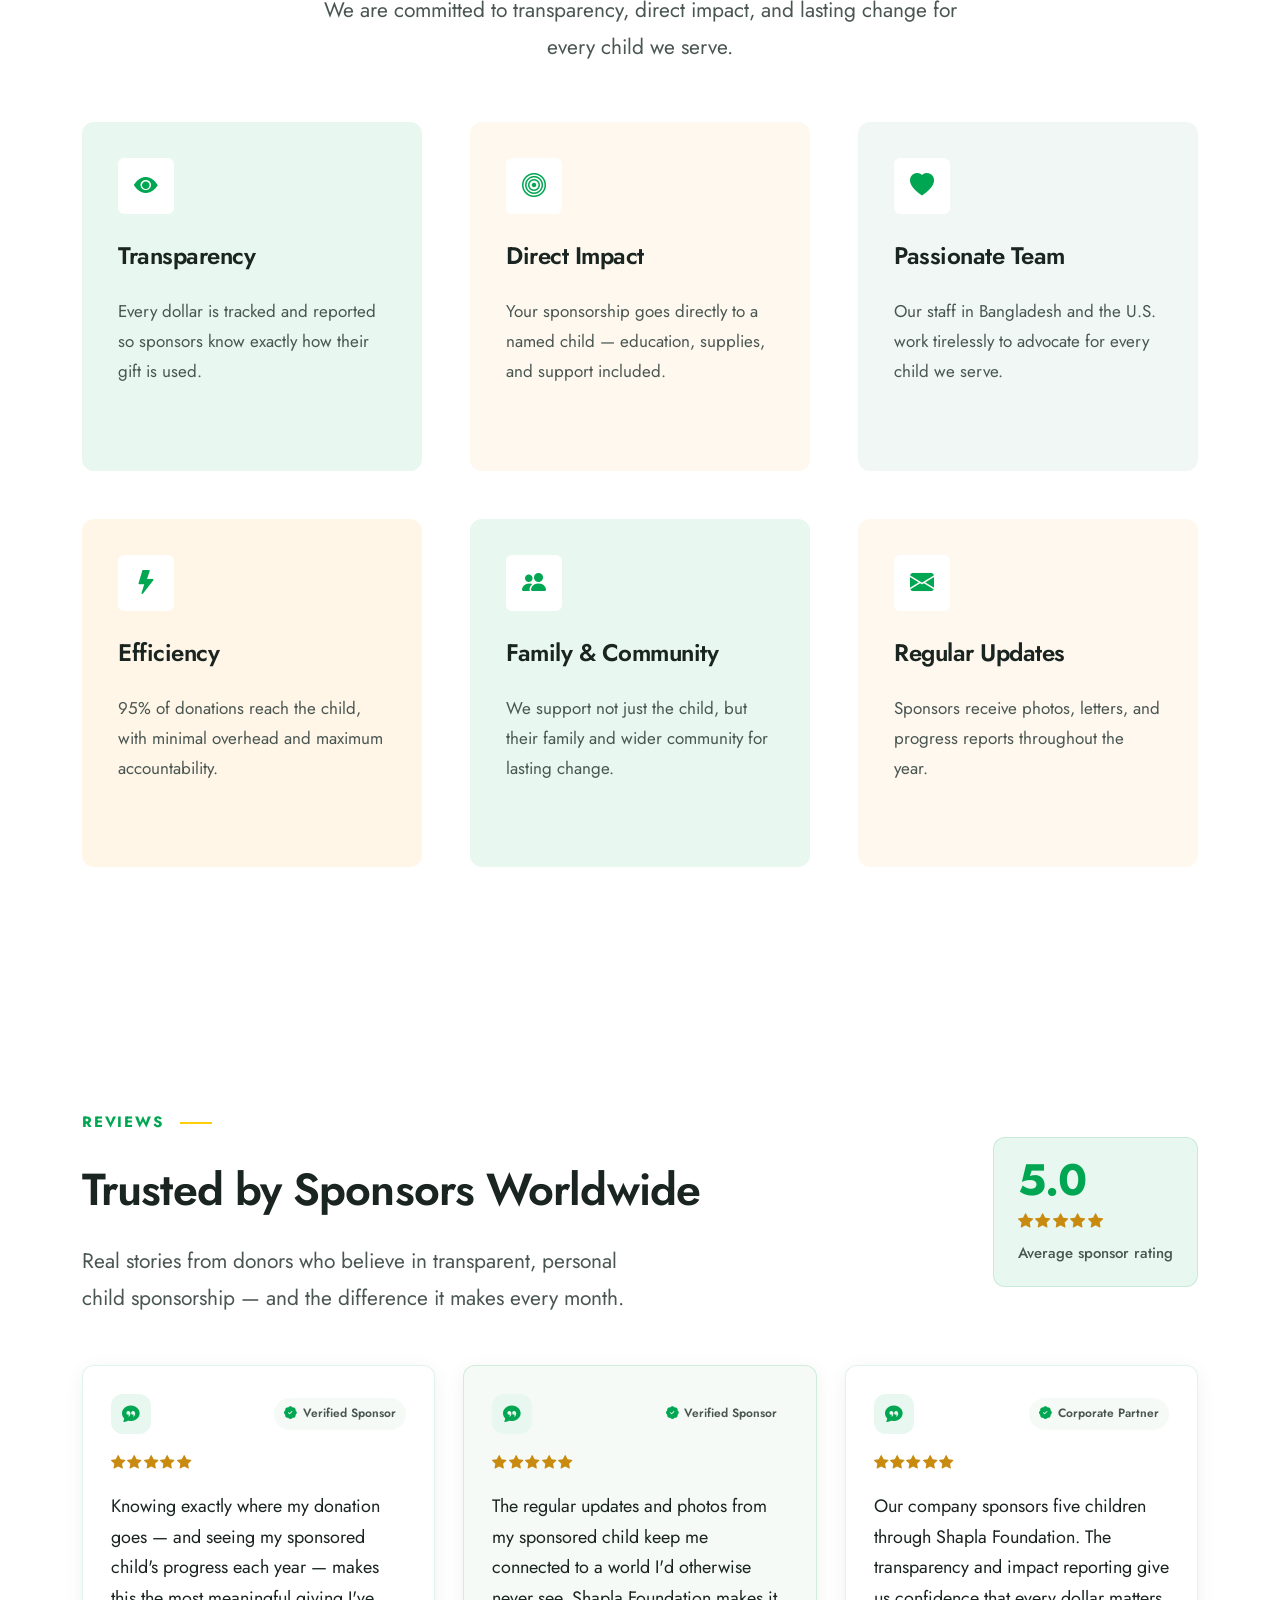
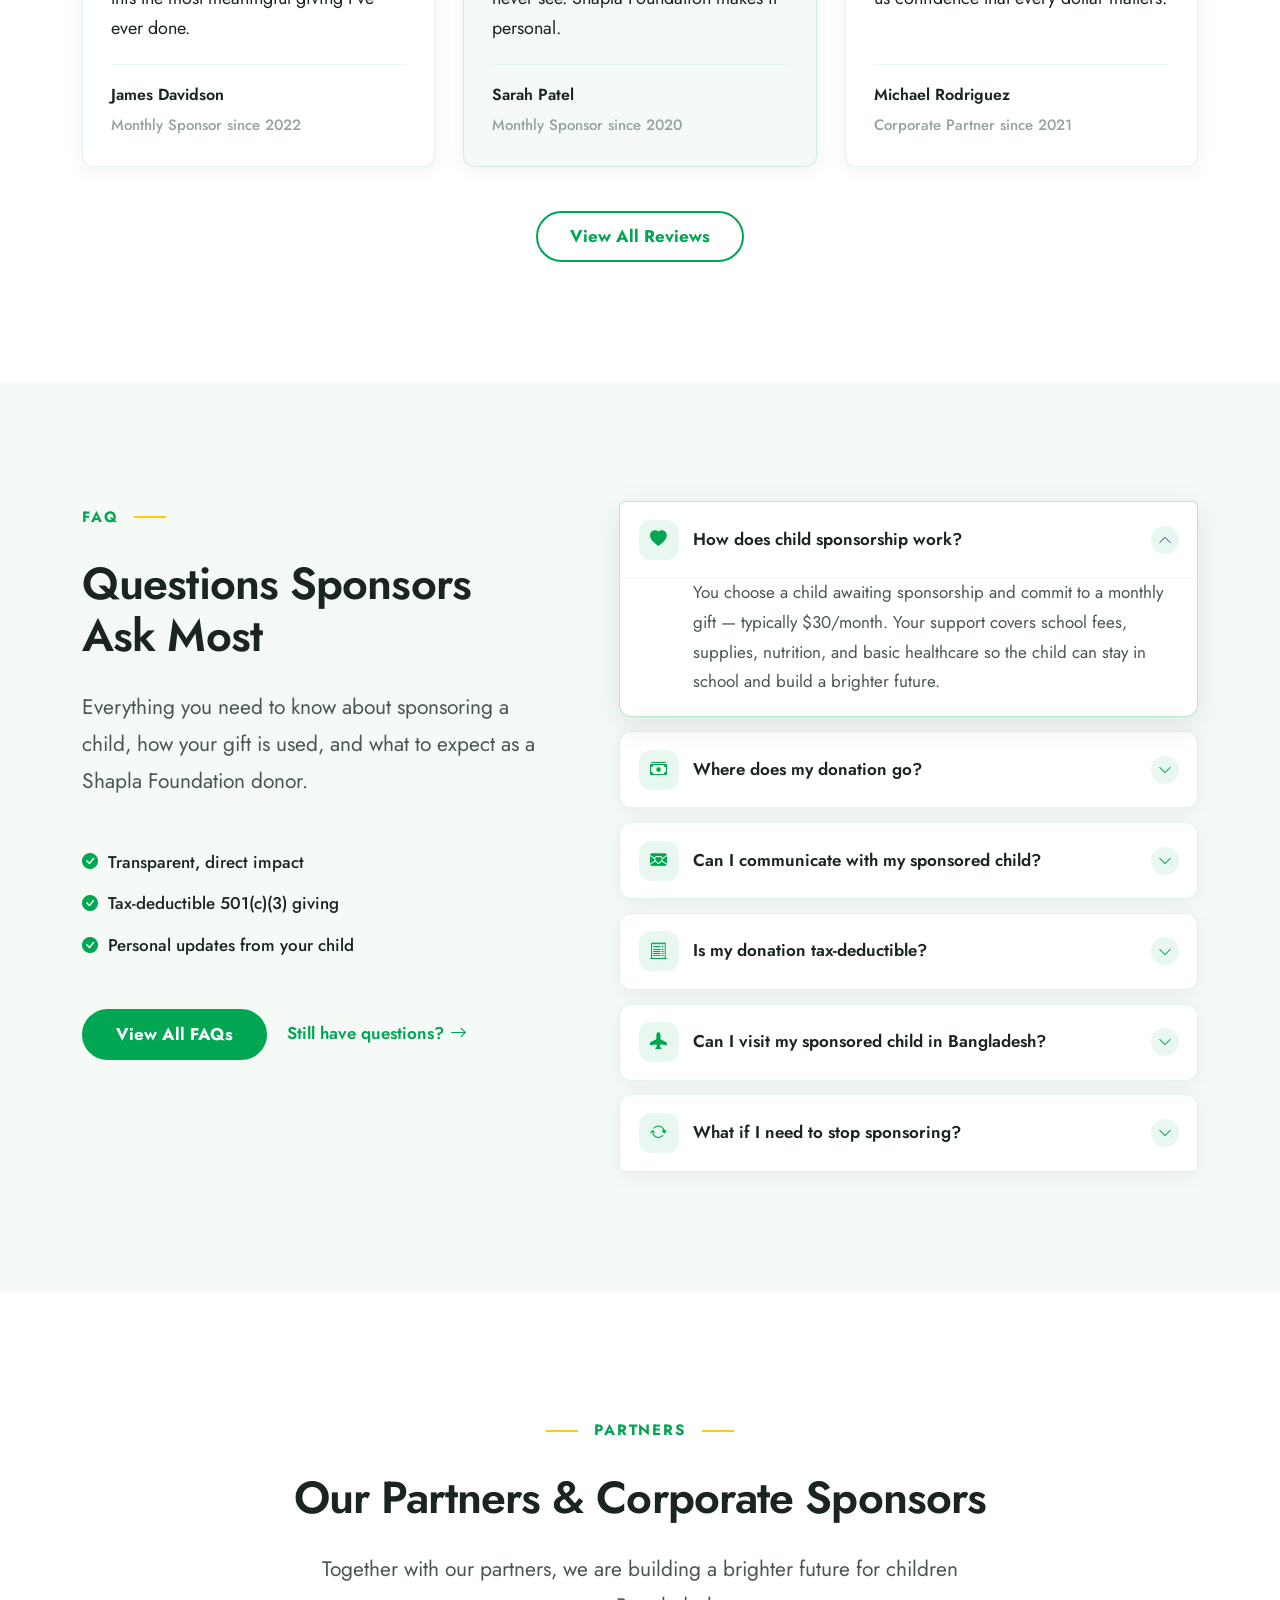
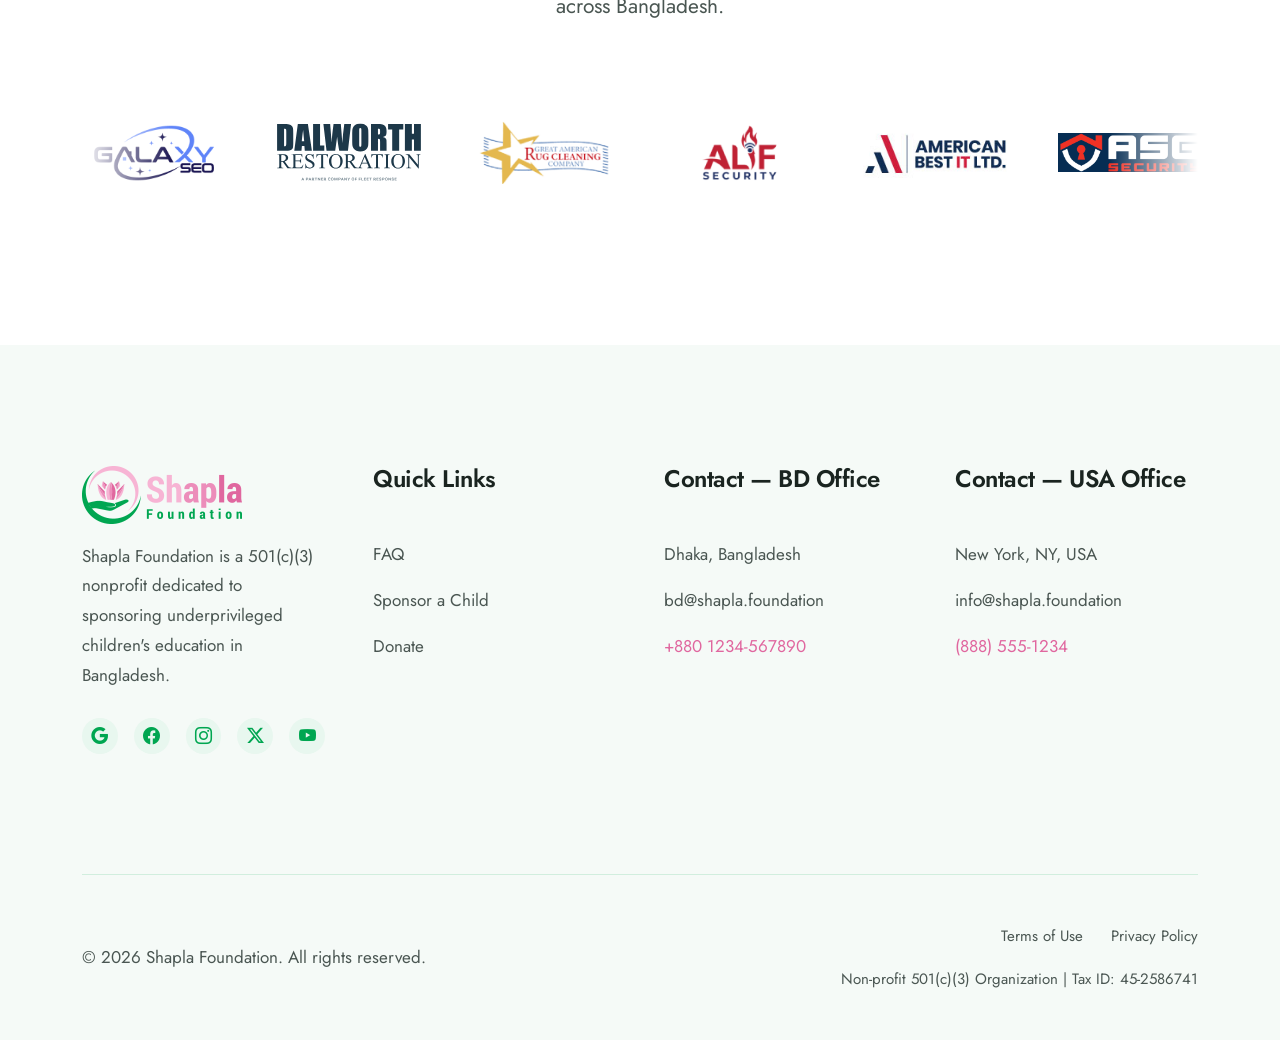
==== commit 7e7f938d: "phone number color" ====
--- a/index.html
+++ b/index.html
@@ -106,7 +106,7 @@
             </a>
             <a
               href="https://www.paypal.com/donate/?hosted_button_id=SG6KT5EYHV5QE"
-              class="btn-pill btn-primary-pill site-header__cta"
+              class="btn-pill btn-accent-pill site-header__cta"
               ><span class="site-header__cta-long">Sponsor a Child</span
               ><span class="site-header__cta-short">Sponsor</span></a
             >
@@ -150,7 +150,7 @@
                       Connect with a child in Bangladesh for as little as
                       $30/month and follow their journey with full transparency.
                     </p>
-                    <a href="/sponsor-a-child" class="btn-pill btn-primary-pill"
+                    <a href="/sponsor-a-child" class="btn-pill btn-accent-pill"
                       >Sponsor a Child</a
                     >
                   </div>
@@ -651,7 +651,7 @@
           </a>
           <a
             href="https://www.paypal.com/donate/?hosted_button_id=SG6KT5EYHV5QE"
-            class="btn-pill btn-primary-pill w-100"
+            class="btn-pill btn-accent-pill w-100"
             >Sponsor a Child</a
           >
         </div>
@@ -1448,7 +1448,7 @@
               </ul>
 
               <div class="faq-intro__actions">
-                <a href="/sponsor-a-child/faq" class="btn-pill btn-outline-pill"
+                <a href="/sponsor-a-child/faq" class="btn-pill btn-primary-pill"
                   >View All FAQs</a
                 >
                 <a href="/about-us/contact-us" class="faq-intro__link"
@@ -1859,8 +1859,6 @@
           <div class="col-md-6 col-lg-3">
             <h3>Quick Links</h3>
             <ul>
-              <li><a href="/blog">Blogs</a></li>
-              <li><a href="/our-team">Our Team</a></li>
               <li><a href="/faq">FAQ</a></li>
               <li><a href="/sponsor-a-child">Sponsor a Child</a></li>
               <li>
--- a/css/style.css
+++ b/css/style.css
@@ -179,8 +179,8 @@
 
 .btn-accent-pill:hover,
 .btn-accent-pill:focus-visible {
-  background-color: var(--color-accent-dark);
-  border-color: var(--color-accent-dark);
+  background-color: var(--color-primary);
+  border-color: var(--color-primary);
   color: var(--color-light);
 }
 
@@ -388,13 +388,13 @@
   align-items: center;
   gap: var(--space-xs);
   font-weight: var(--fw-medium);
-  color: var(--color-gray-700);
+  color: var(--color-donate);
   white-space: nowrap;
 }
 
 .site-header__phone:hover,
 .site-header__phone:focus-visible {
-  color: var(--color-primary);
+  color: var(--color-donate-dark);
 }
 
 .site-header__toggle {
@@ -457,8 +457,8 @@
     height: 2.25rem;
     padding: 0;
     border-radius: 50%;
-    color: var(--color-primary);
-    background-color: var(--color-primary-light);
+    color: var(--color-donate);
+    background-color: rgba(224, 103, 159, 0.12);
   }
 
   .site-header__actions .btn-pill {
@@ -1599,6 +1599,10 @@
   white-space: nowrap;
 }
 
+.awaiting-banner__actions .btn-pill:hover {
+  border-color: #fff;
+}
+
 .awaiting-banner__metric {
   display: flex;
   flex-direction: column;
@@ -2791,6 +2795,15 @@
   color: var(--color-primary);
 }
 
+.site-footer a[href^="tel:"] {
+  color: var(--color-donate);
+}
+
+.site-footer a[href^="tel:"]:hover,
+.site-footer a[href^="tel:"]:focus-visible {
+  color: var(--color-donate-dark);
+}
+
 .site-footer ul {
   list-style: none;
   padding: 0;
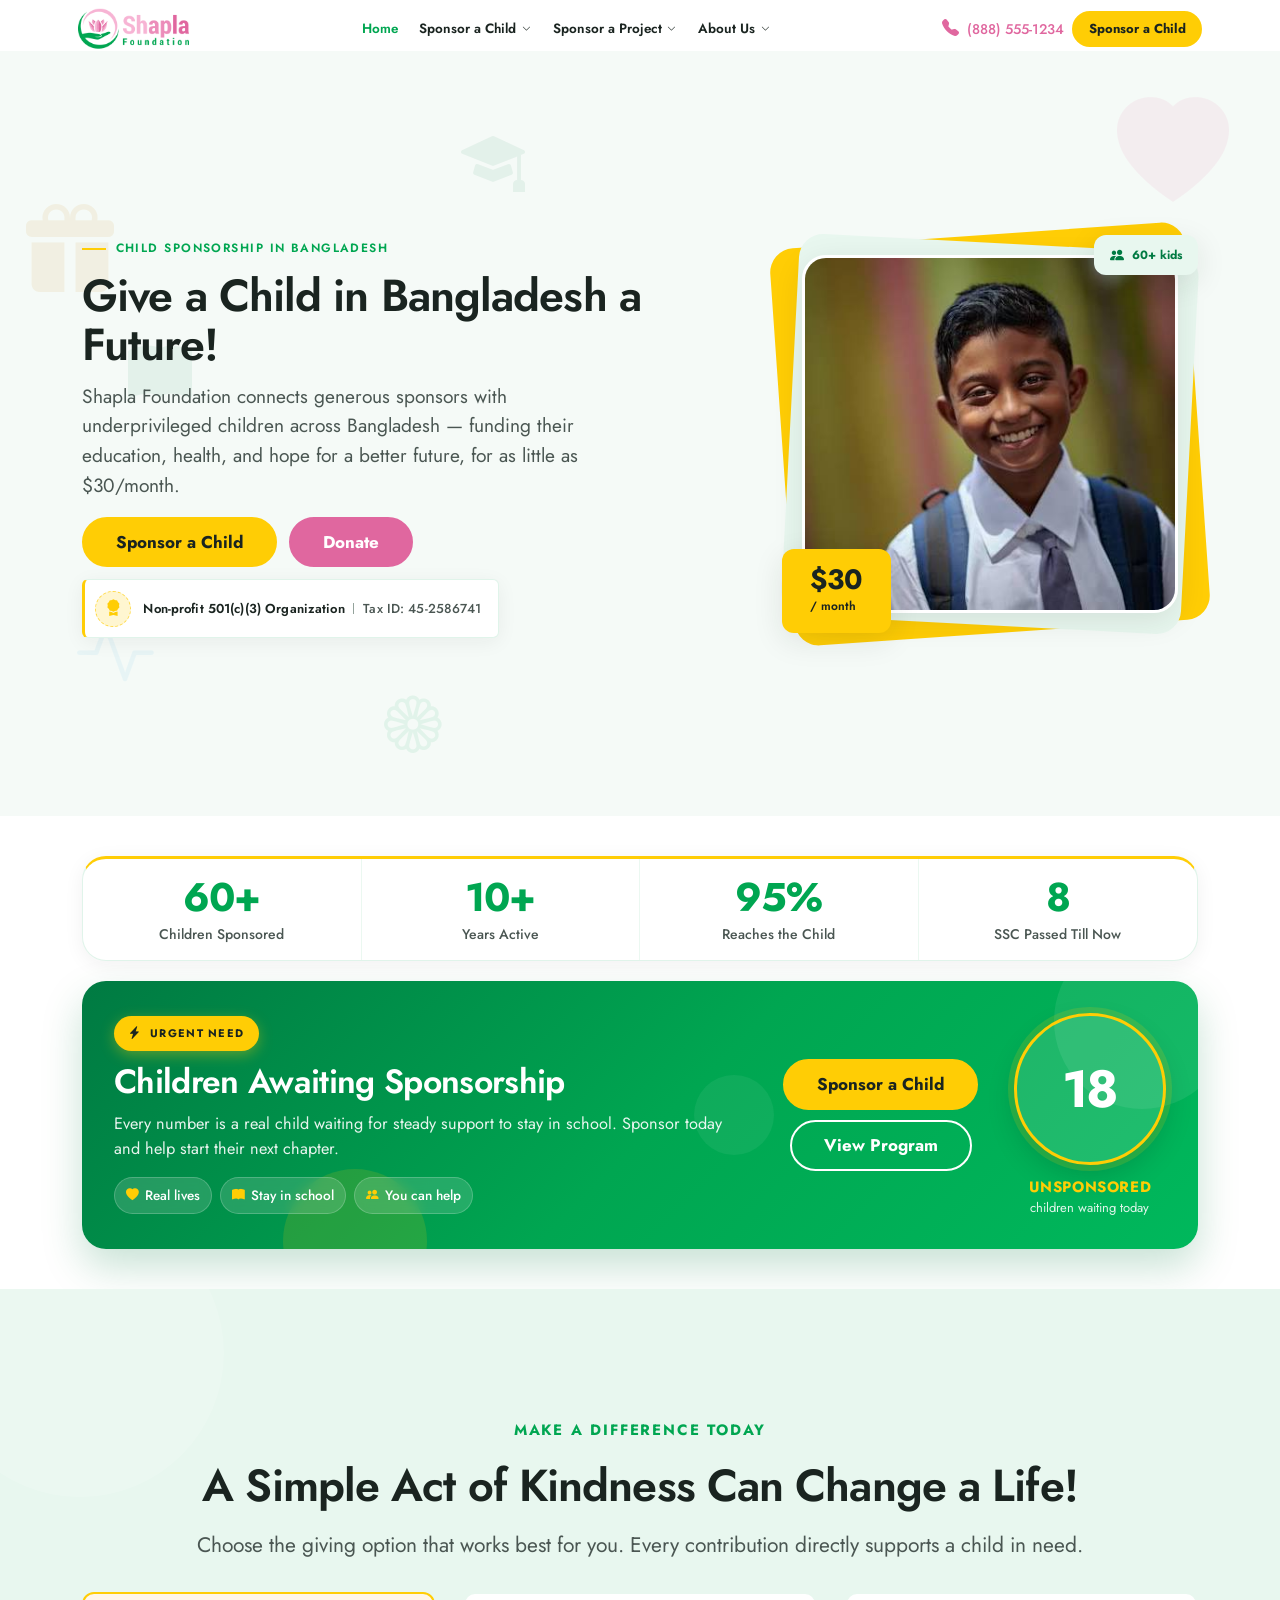
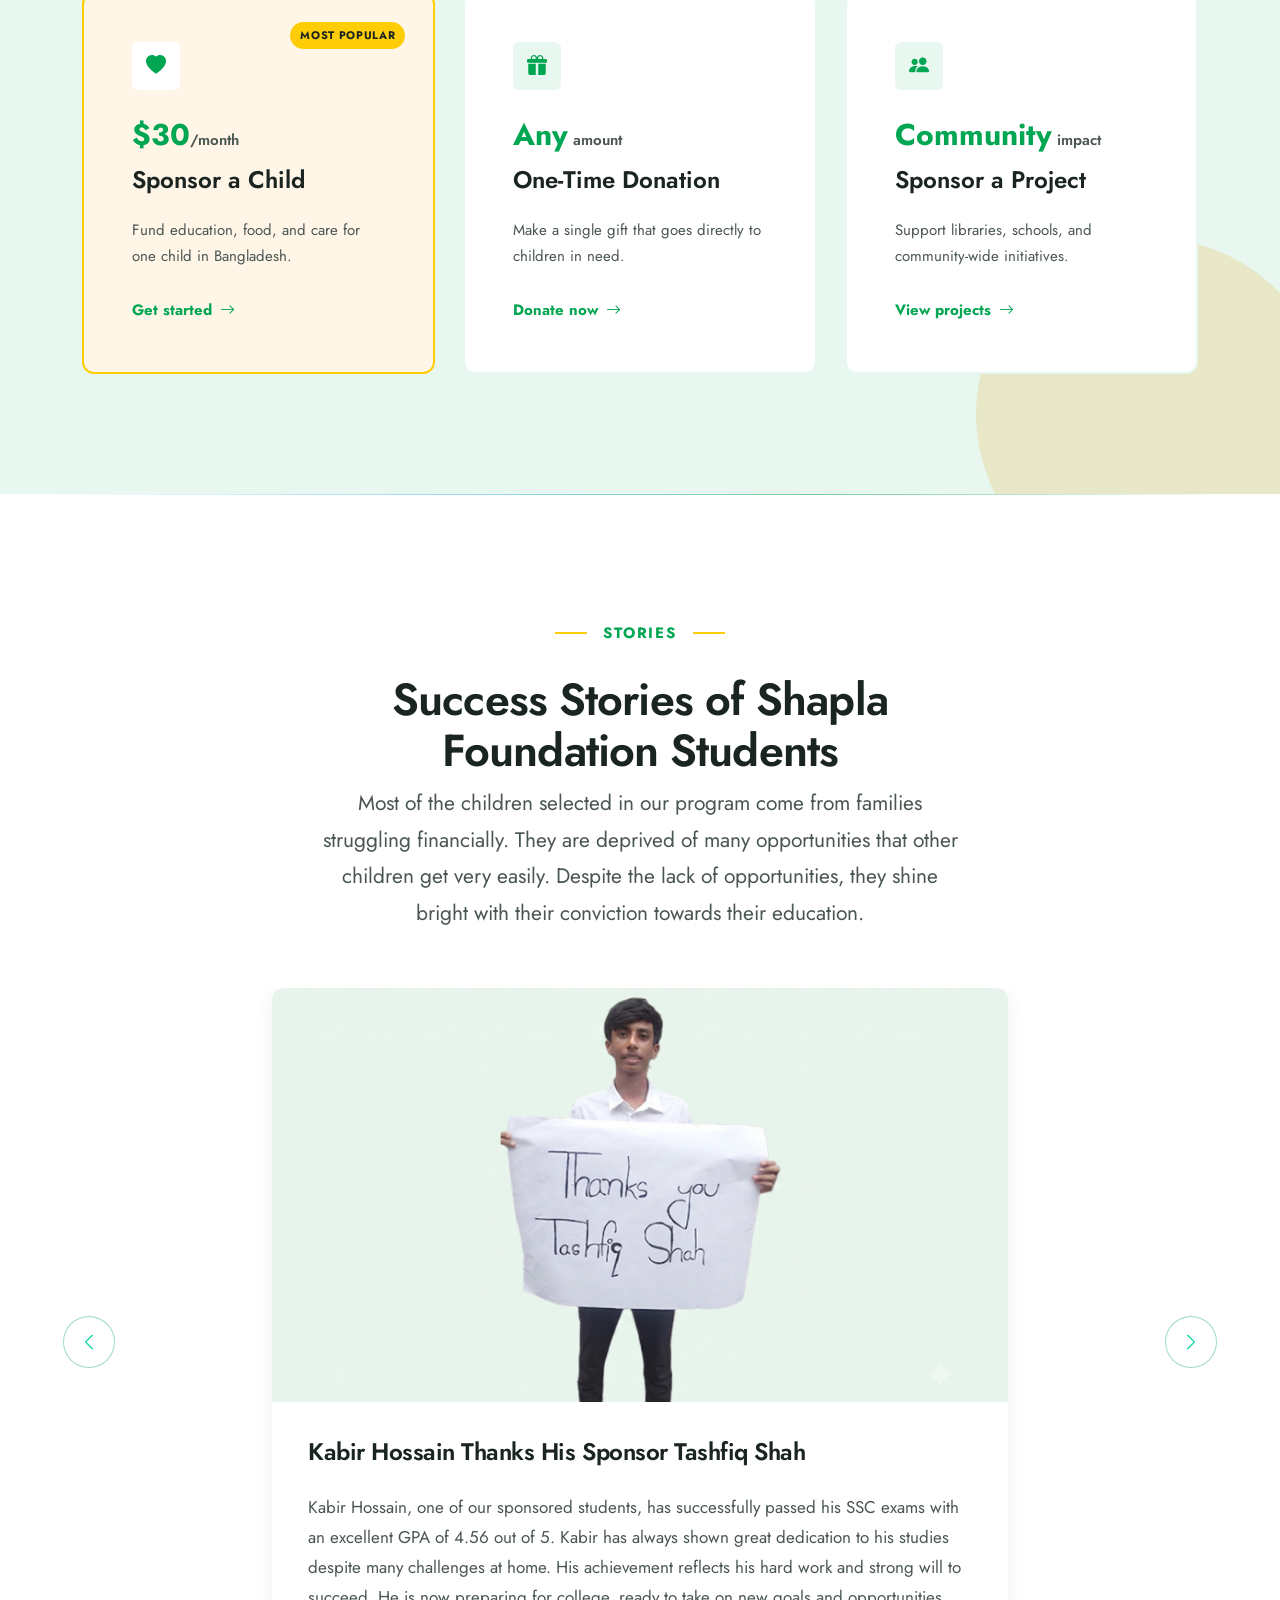
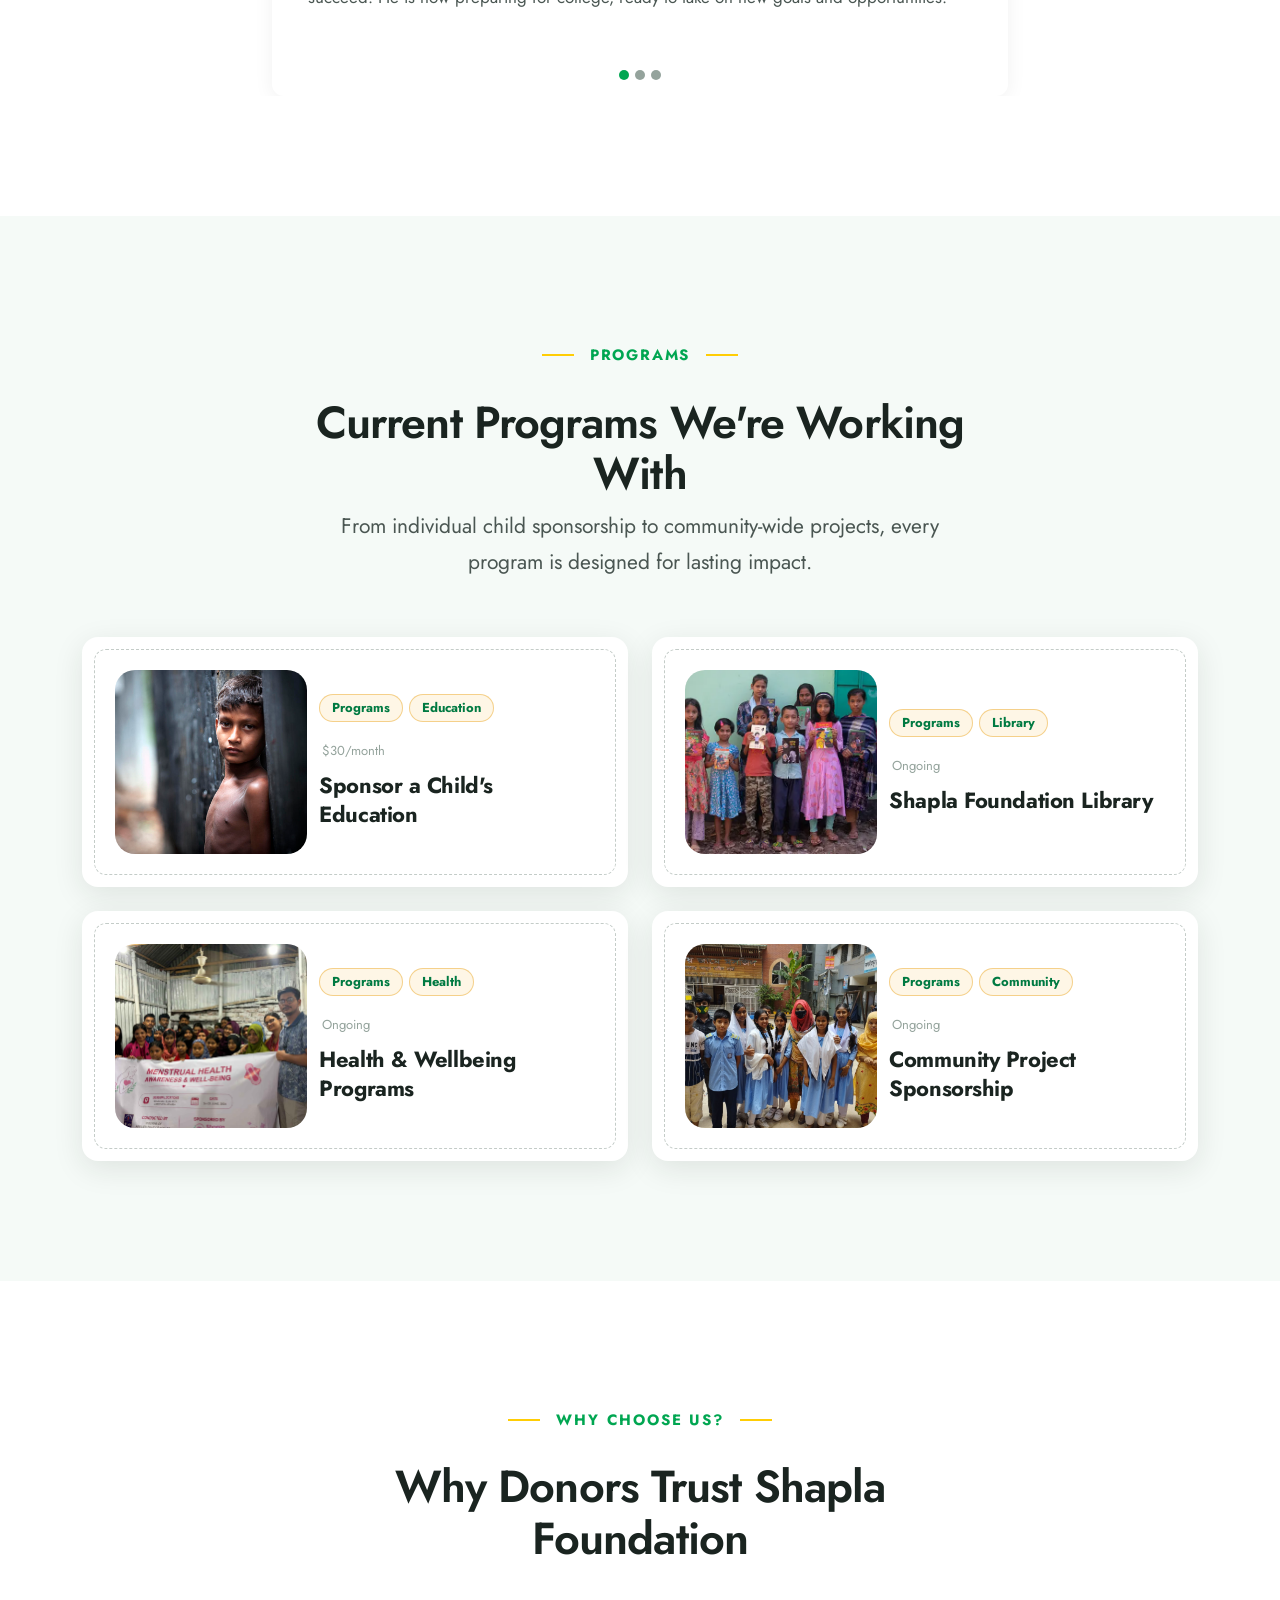
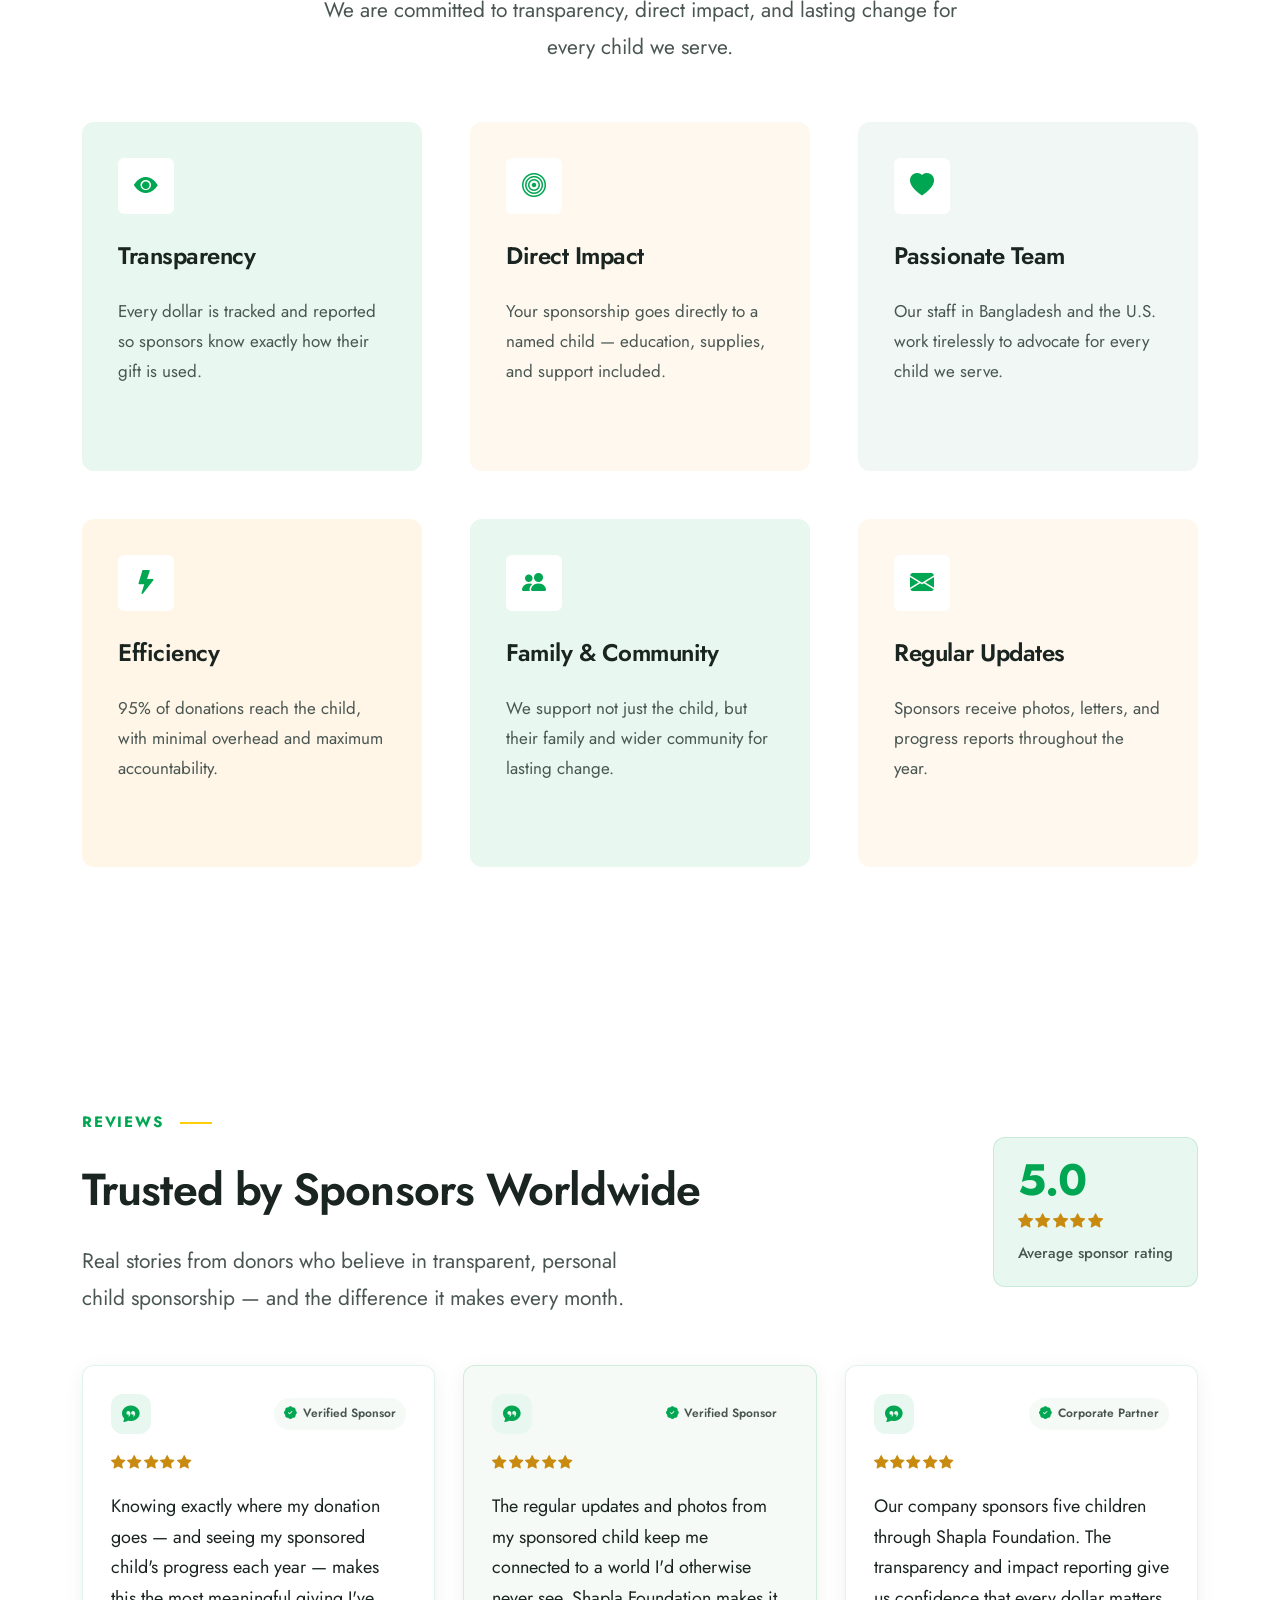
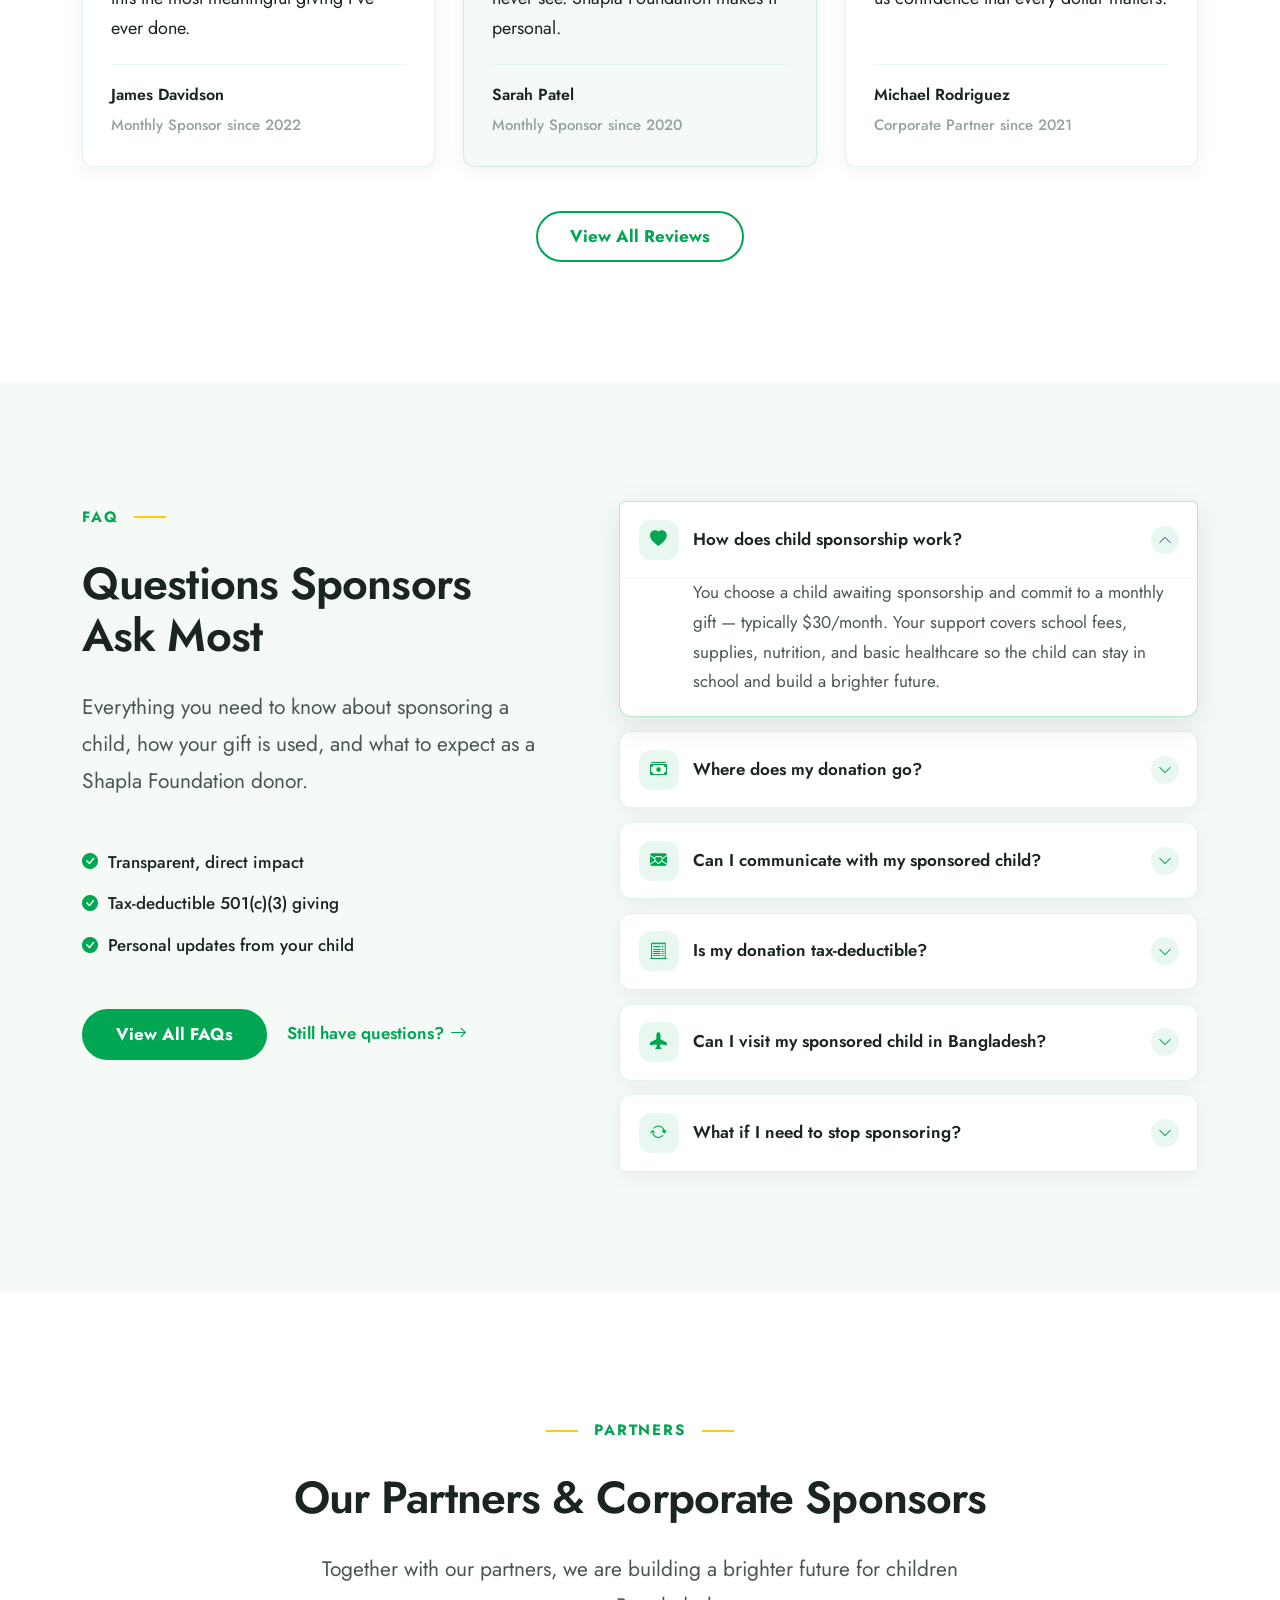
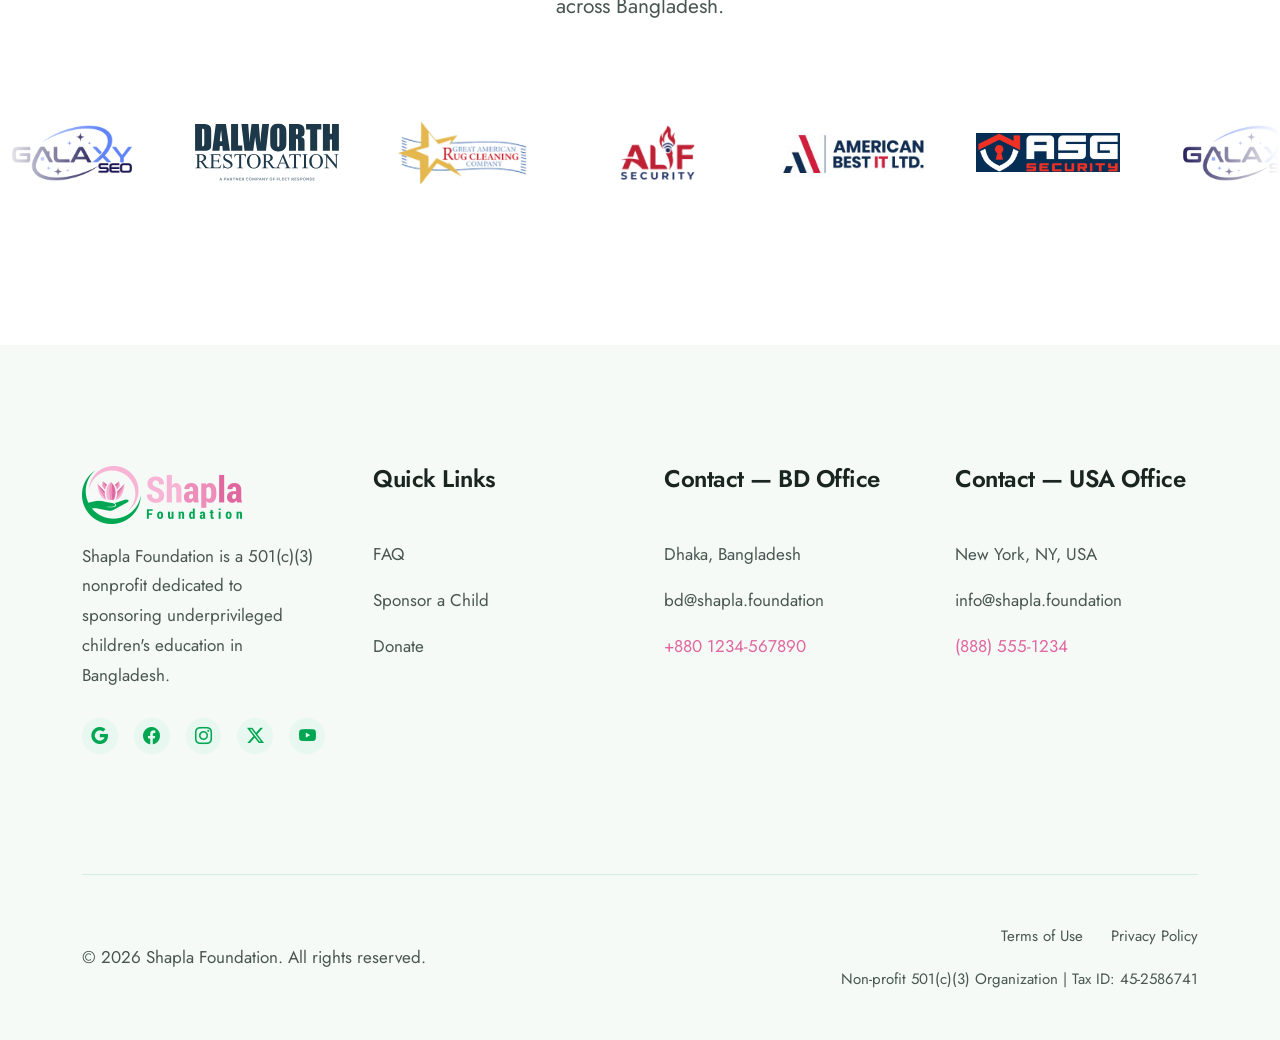
==== commit a6f91f39: "paertners logo with full screen" ====
--- a/index.html
+++ b/index.html
@@ -1675,6 +1675,7 @@
               children across Bangladesh.
             </p>
           </div>
+        </div>
           <div class="partners-slider" aria-label="Partner logos">
             <div class="partners-slider__track">
               <div class="partners-slider__group">
@@ -1807,7 +1808,6 @@
               </div>
             </div>
           </div>
-        </div>
       </section>
     </main>
 
--- a/css/style.css
+++ b/css/style.css
@@ -2011,8 +2011,7 @@
   border-radius: 50%;
   opacity: 1;
   background: rgba(255, 255, 255, 0.92);
-  border: 1px solid rgba(var(--color-primary-rgb), 0.18);
-  box-shadow: 0 8px 20px rgba(26, 36, 32, 0.12);
+  border: 1px solid rgb(0 166 81 / 39%);
   transition:
     transform var(--transition-base),
     box-shadow var(--transition-base),
@@ -2059,6 +2058,50 @@
 
   .section-stories .carousel-control-next {
     right: 0.35rem;
+  }
+}
+
+@media (max-width: 767.98px) {
+  .section-stories .carousel {
+    container-type: inline-size;
+    padding-bottom: 0;
+  }
+
+  .section-stories .carousel-indicators {
+    display: none;
+  }
+
+  .section-stories .carousel-control-prev,
+  .section-stories .carousel-control-next {
+    top: calc(28.125cqw + 0.25rem);
+    bottom: auto;
+    transform: translateY(-50%);
+    width: 2.5rem;
+    height: 2.5rem;
+    z-index: 3;
+    background: rgba(255, 255, 255, 0.92);
+    box-shadow: 0 4px 16px rgba(26, 36, 32, 0.2);
+  }
+
+  .section-stories .carousel-control-prev {
+    left: 0.75rem;
+  }
+
+  .section-stories .carousel-control-next {
+    right: 0.75rem;
+  }
+
+  .section-stories .carousel-control-prev:hover,
+  .section-stories .carousel-control-next:hover,
+  .section-stories .carousel-control-prev:focus-visible,
+  .section-stories .carousel-control-next:focus-visible {
+    transform: translateY(-50%);
+    background: var(--color-light);
+  }
+
+  .section-stories .carousel-control-prev:active,
+  .section-stories .carousel-control-next:active {
+    transform: translateY(-50%) scale(0.96);
   }
 }
 
@@ -2480,7 +2523,7 @@
 .section-cta {
   position: relative;
   overflow: hidden;
-  background-color: var(--color-bg-alt);
+  background-color: var(--color-primary-light);
   color: var(--color-light);
 }
 
@@ -2670,9 +2713,11 @@
 /* ---- Partners ---- */
 .section-partners {
   background-color: var(--bg-section-partners);
+  overflow-x: clip;
 }
 
 .partners-slider {
+  width: 100%;
   overflow: hidden;
   -webkit-mask-image: linear-gradient(
     90deg,
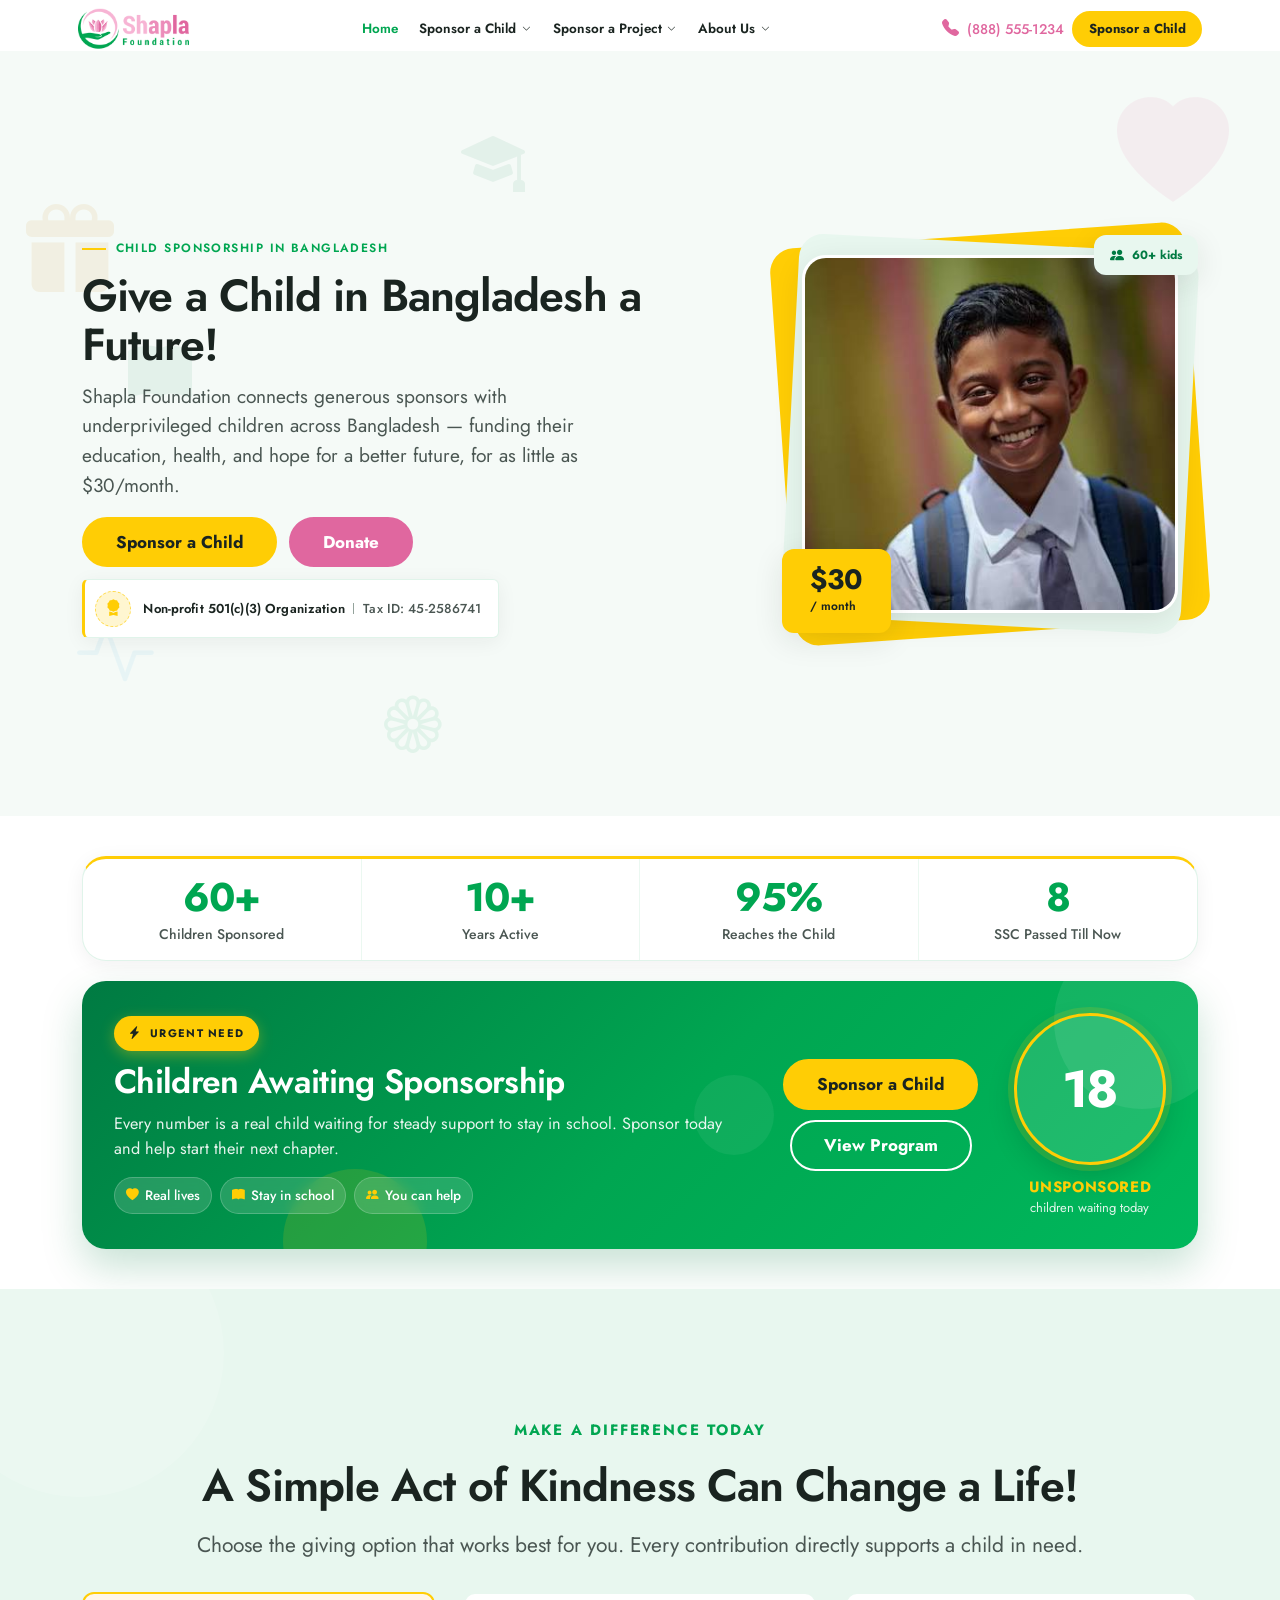
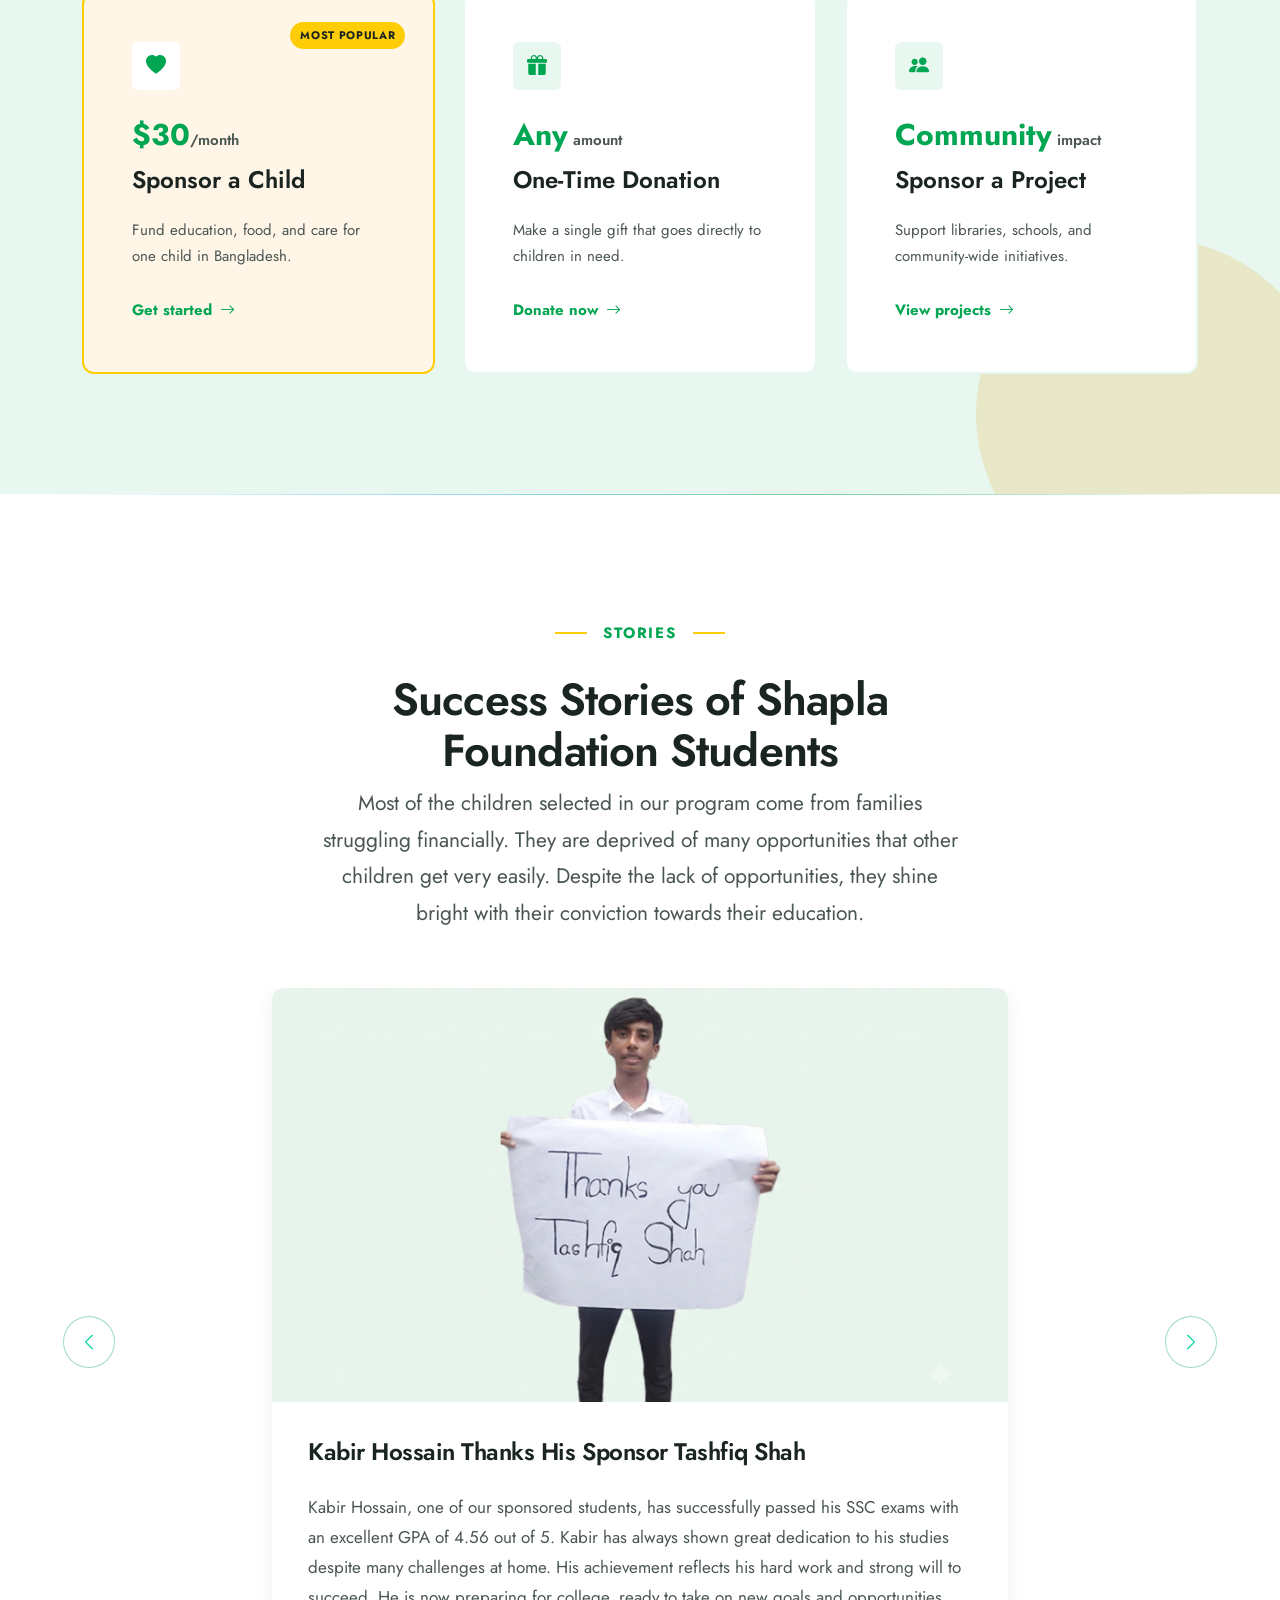
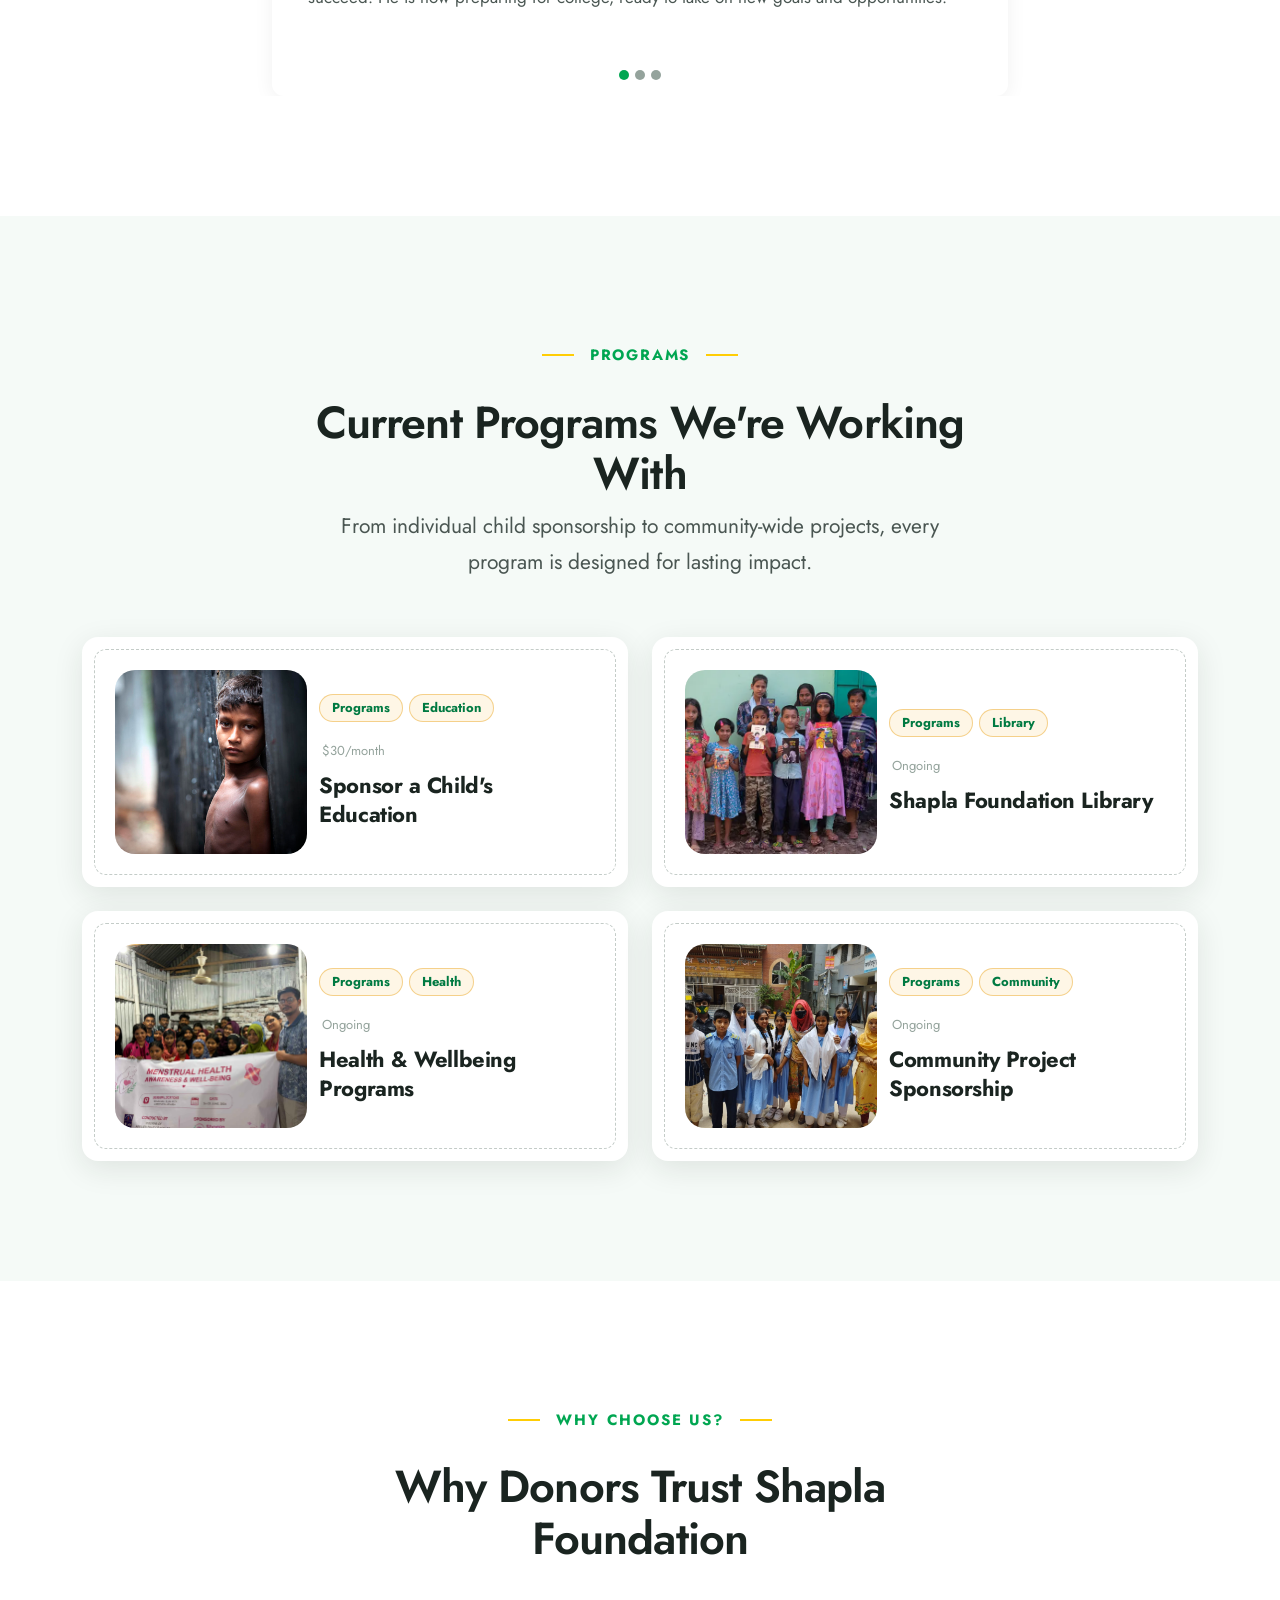
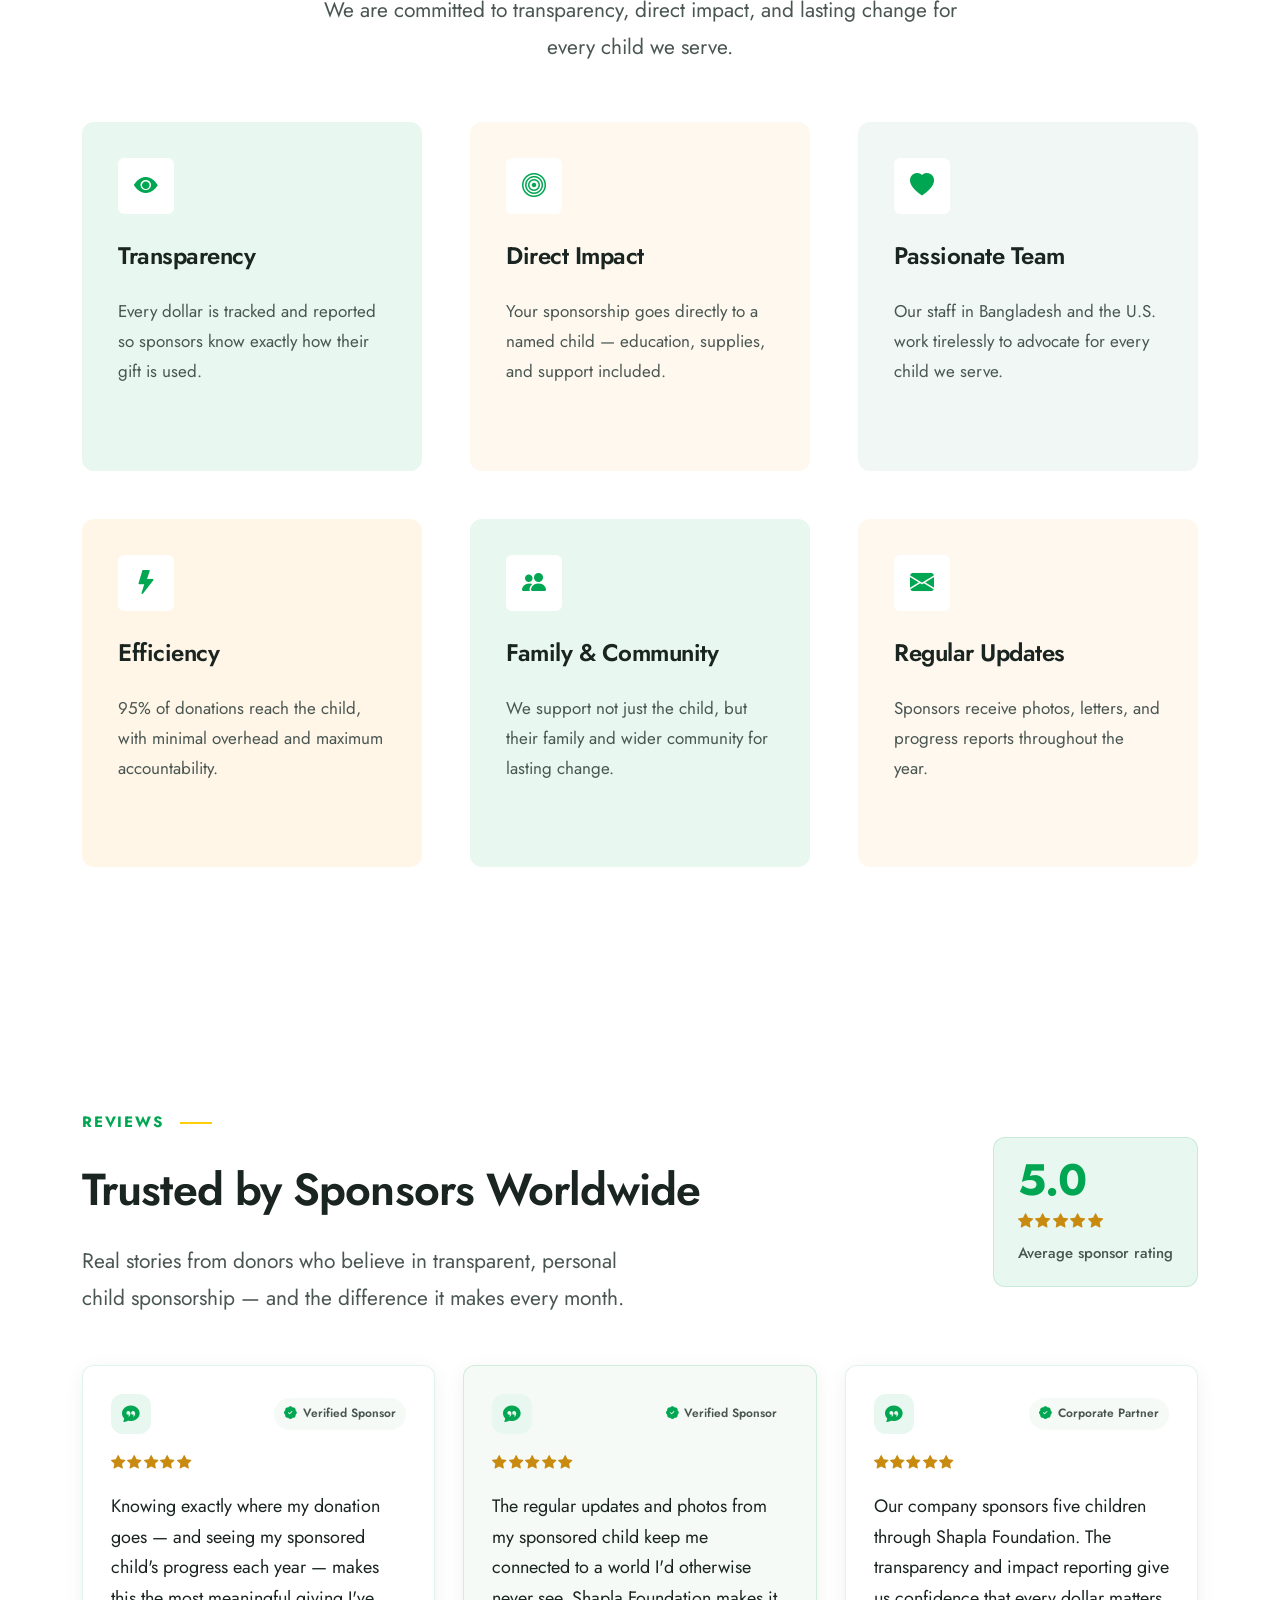
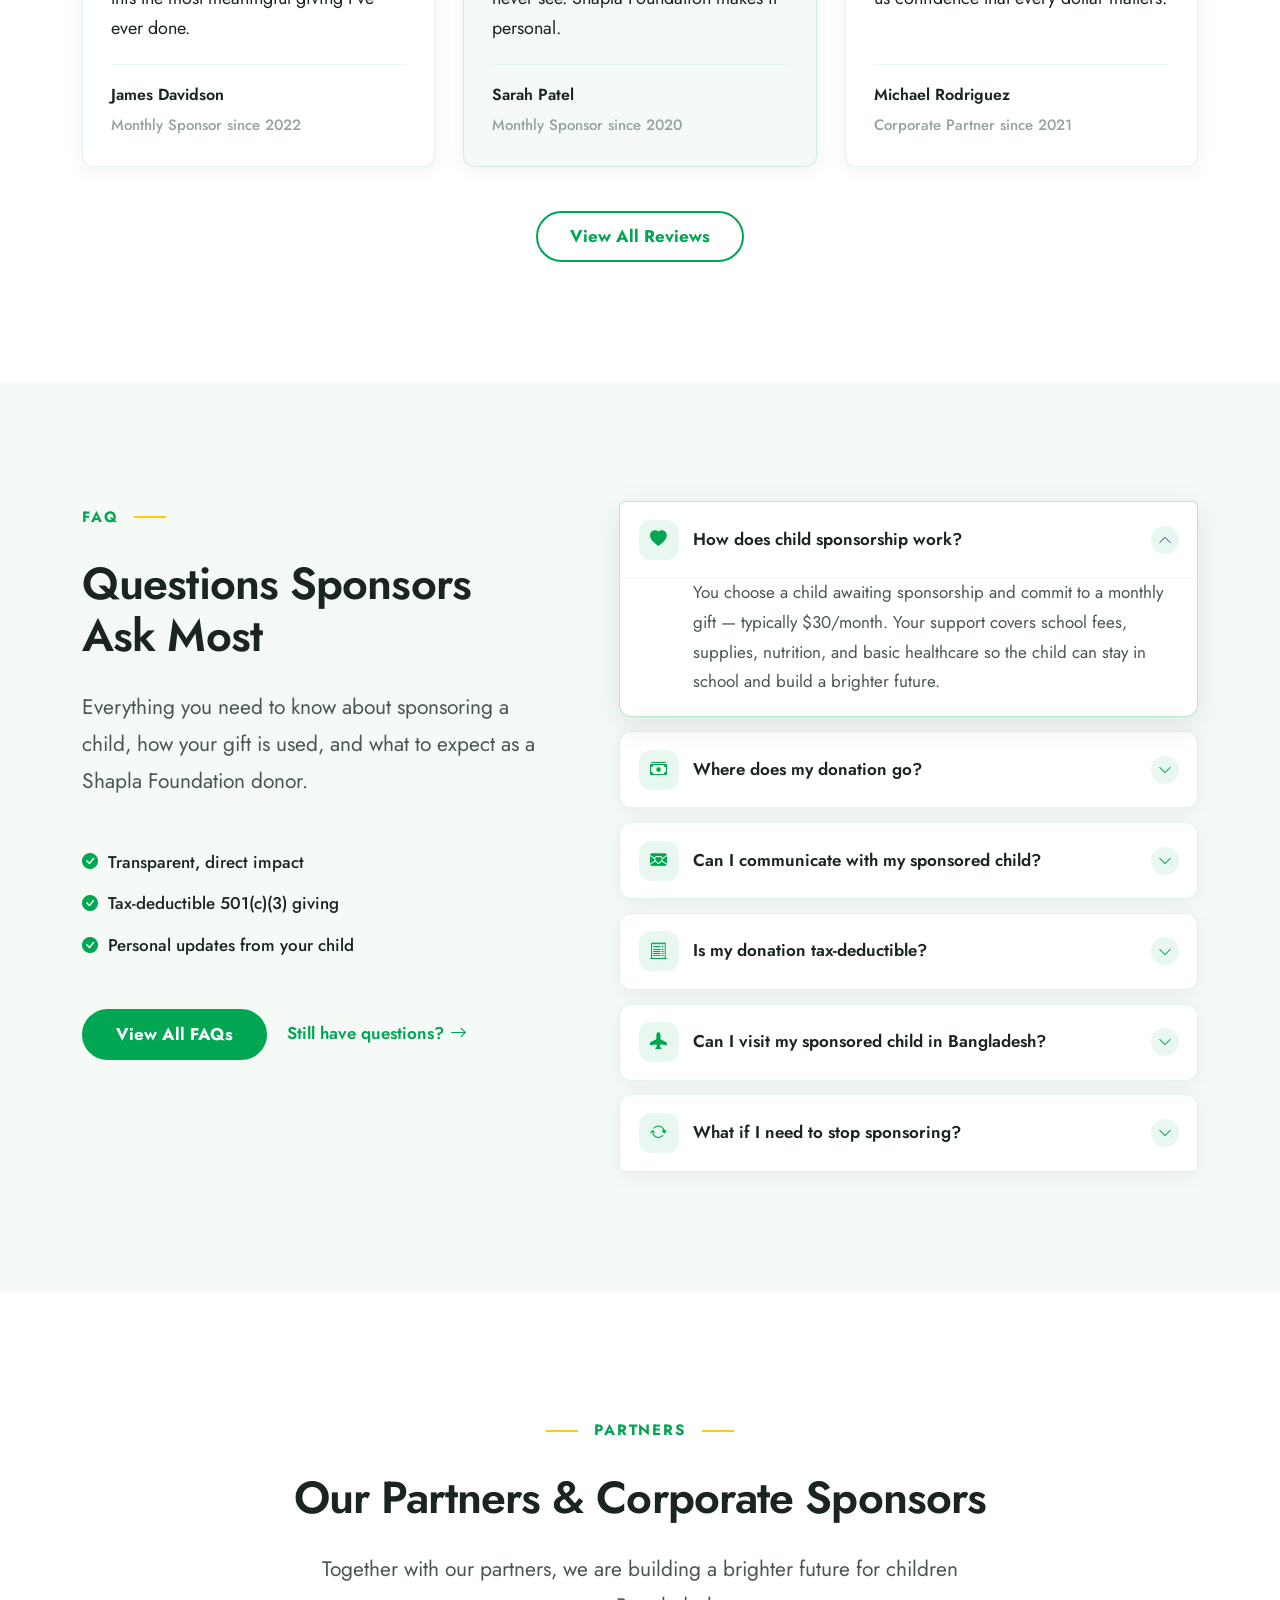
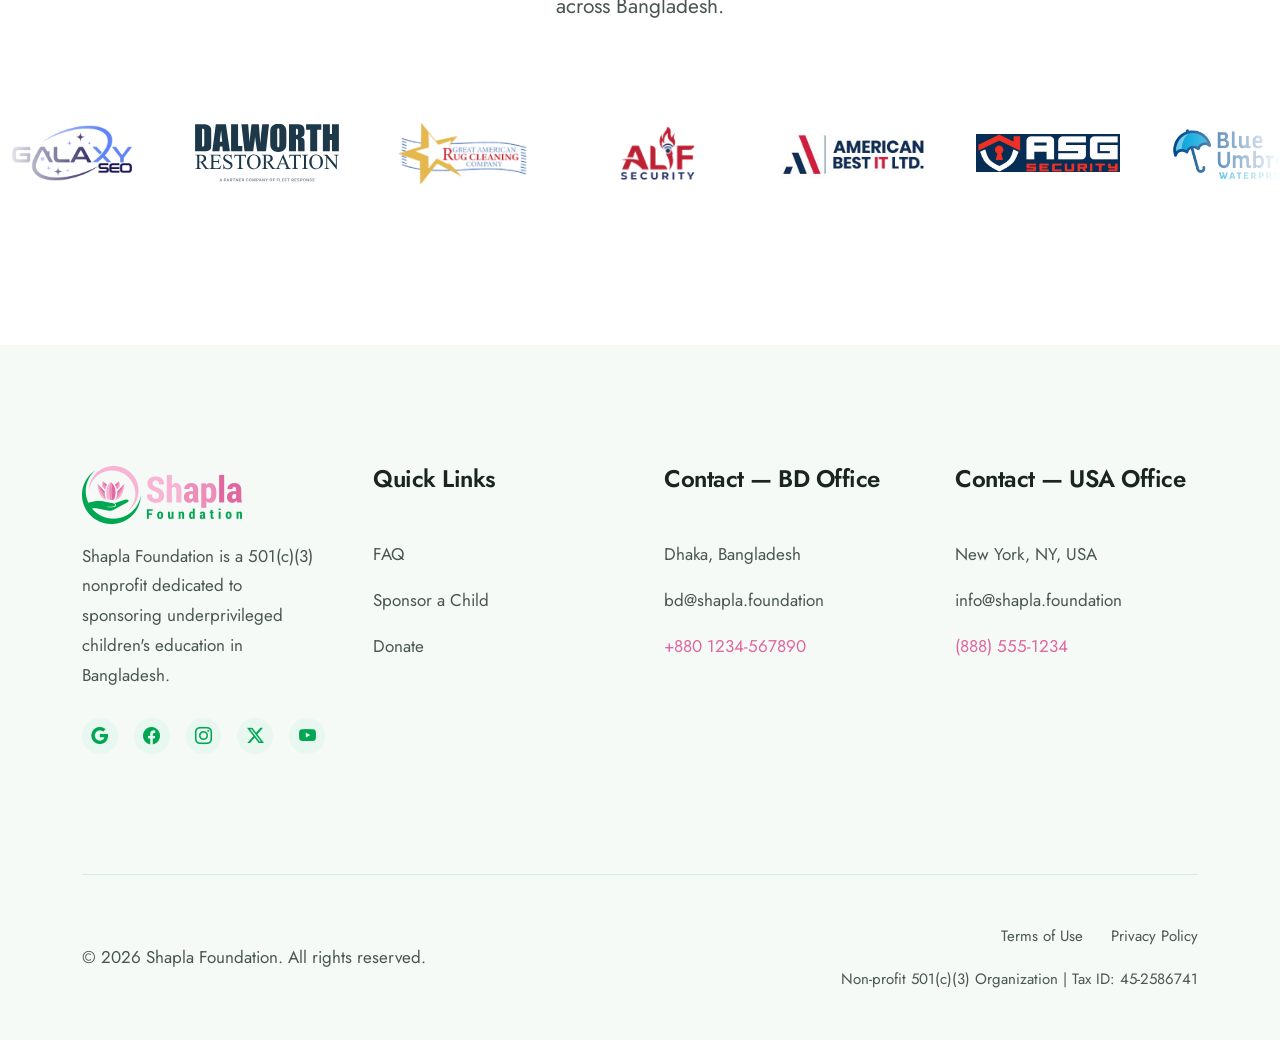
==== commit 210a305c: "adding new logo to the partners section" ====
--- a/index.html
+++ b/index.html
@@ -1679,11 +1679,7 @@
           <div class="partners-slider" aria-label="Partner logos">
             <div class="partners-slider__track">
               <div class="partners-slider__group">
-                <a
-                  href="#"
-                  class="partner-logo"
-                  aria-label="Galaxy SEO"
-                >
+                <a href="#" class="partner-logo" aria-label="Galaxy SEO">
                   <img
                     src="./images/partners/galaxy-seo.jpg"
                     alt="Galaxy SEO"
@@ -1692,11 +1688,7 @@
                     loading="lazy"
                   />
                 </a>
-                <a
-                  href="#"
-                  class="partner-logo"
-                  aria-label="Dalworth Restoration"
-                >
+                <a href="#" class="partner-logo" aria-label="Dalworth Restoration">
                   <img
                     src="./images/partners/dalworth-restoration-logo.svg"
                     alt="Dalworth Restoration"
@@ -1745,13 +1737,44 @@
                     loading="lazy"
                   />
                 </a>
-              </div>
-              <div class="partners-slider__group" aria-hidden="true">
                 <a
                   href="#"
                   class="partner-logo"
-                  tabindex="-1"
-                >
+                  aria-label="Blue Umbrella Waterproofing"
+                >
+                  <img
+                    src="./images/partners/blue-umbrella-waterproofing.png"
+                    alt="Blue Umbrella Waterproofing"
+                    width="160"
+                    height="60"
+                    loading="lazy"
+                  />
+                </a>
+                <a
+                  href="#"
+                  class="partner-logo"
+                  aria-label="PDQ Restoration Water and Smoke Cleanup"
+                >
+                  <img
+                    src="./images/partners/pdq-restoration-water-and-smoke-cleanup.png"
+                    alt="PDQ Restoration Water and Smoke Cleanup"
+                    width="160"
+                    height="60"
+                    loading="lazy"
+                  />
+                </a>
+                <a href="#" class="partner-logo" aria-label="CSM Bangladesh">
+                  <img
+                    src="./images/partners/csm-bangladesh.svg"
+                    alt="CSM Bangladesh"
+                    width="160"
+                    height="60"
+                    loading="lazy"
+                  />
+                </a>
+              </div>
+              <div class="partners-slider__group" aria-hidden="true">
+                <a href="#" class="partner-logo" tabindex="-1">
                   <img
                     src="./images/partners/galaxy-seo.jpg"
                     alt=""
@@ -1805,6 +1828,33 @@
                     loading="lazy"
                   />
                 </a>
+                <a href="#" class="partner-logo" tabindex="-1">
+                  <img
+                    src="./images/partners/blue-umbrella-waterproofing.png"
+                    alt=""
+                    width="160"
+                    height="60"
+                    loading="lazy"
+                  />
+                </a>
+                <a href="#" class="partner-logo" tabindex="-1">
+                  <img
+                    src="./images/partners/pdq-restoration-water-and-smoke-cleanup.png"
+                    alt=""
+                    width="160"
+                    height="60"
+                    loading="lazy"
+                  />
+                </a>
+                <a href="#" class="partner-logo" tabindex="-1">
+                  <img
+                    src="./images/partners/csm-bangladesh.svg"
+                    alt=""
+                    width="160"
+                    height="60"
+                    loading="lazy"
+                  />
+                </a>
               </div>
             </div>
           </div>
--- a/css/style.css
+++ b/css/style.css
@@ -2738,7 +2738,8 @@
 .partners-slider__track {
   display: flex;
   width: max-content;
-  animation: partners-scroll 32s linear infinite;
+  will-change: transform;
+  animation: partners-scroll 40s linear infinite;
 }
 
 .partners-slider:hover .partners-slider__track,
@@ -2748,6 +2749,7 @@
 
 .partners-slider__group {
   display: flex;
+  flex-shrink: 0;
   align-items: center;
   gap: clamp(2rem, 4vw, 3.5rem);
   padding-right: clamp(2rem, 4vw, 3.5rem);
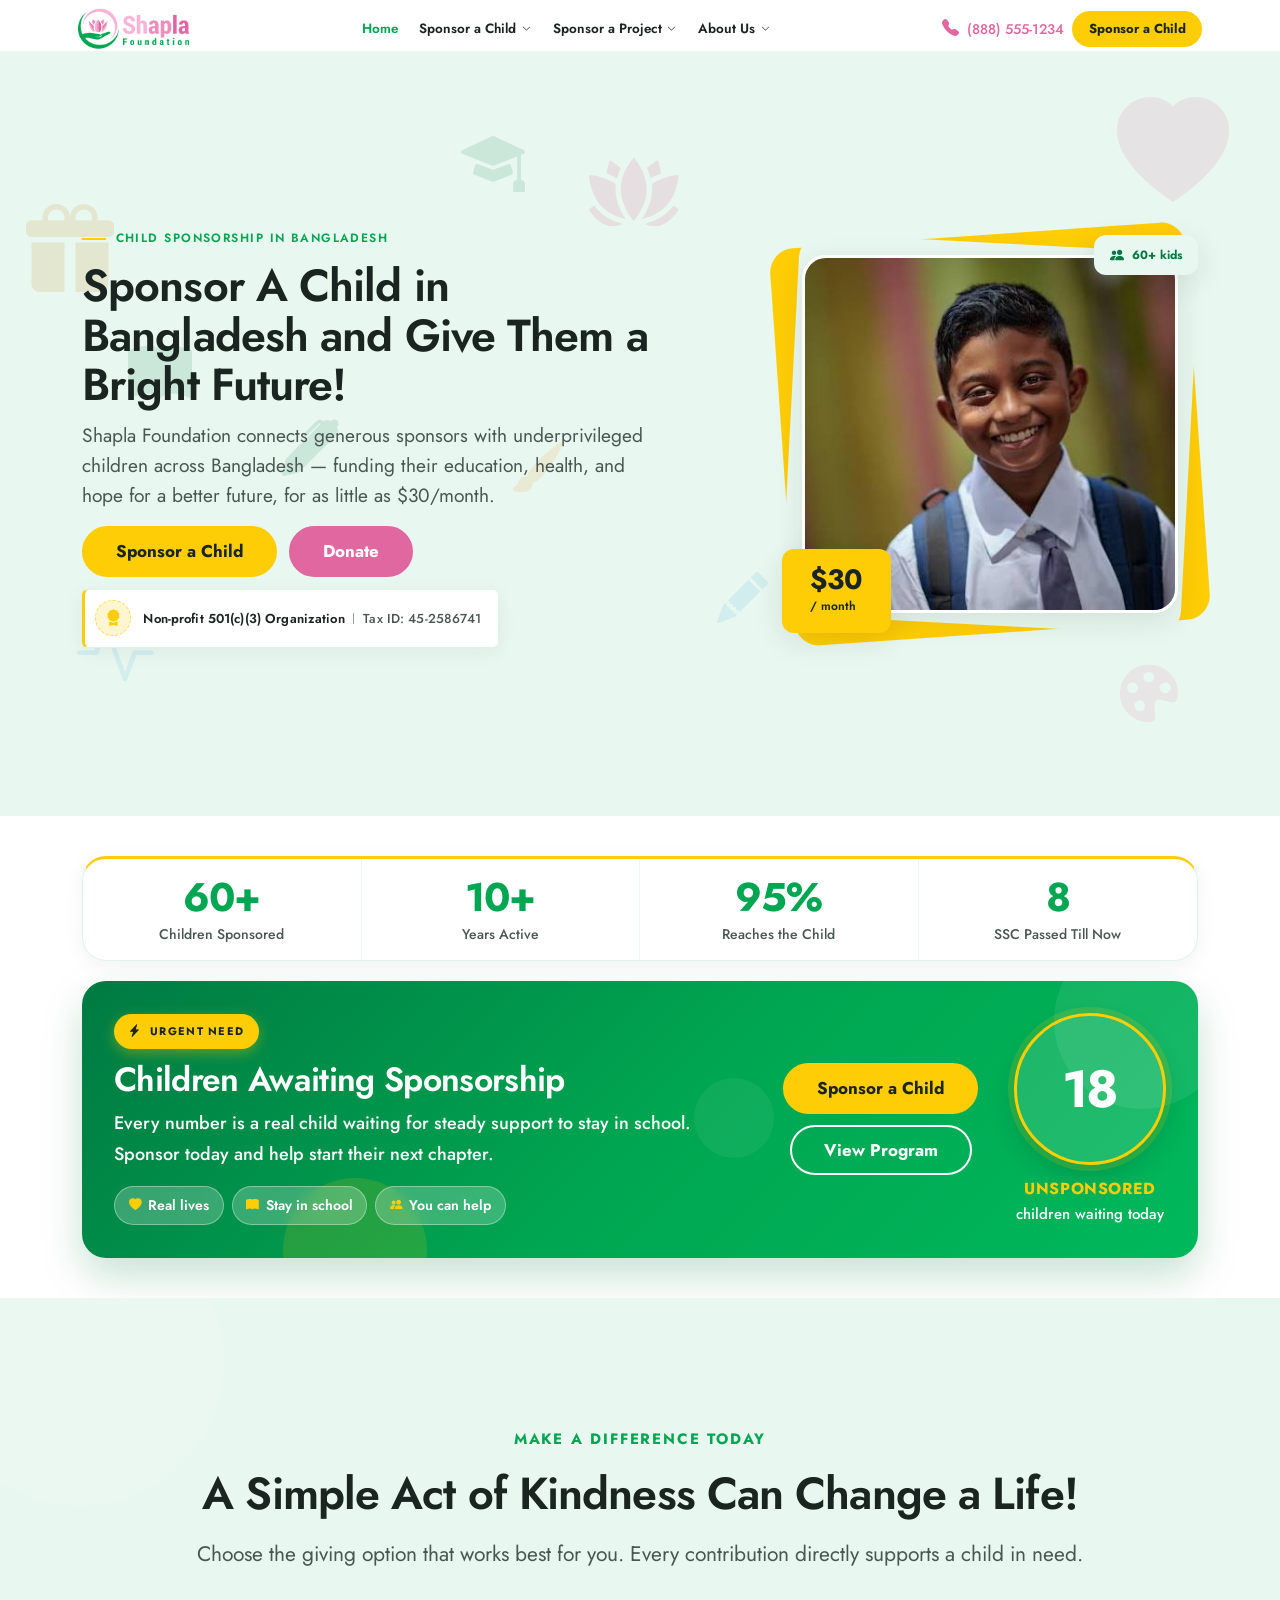
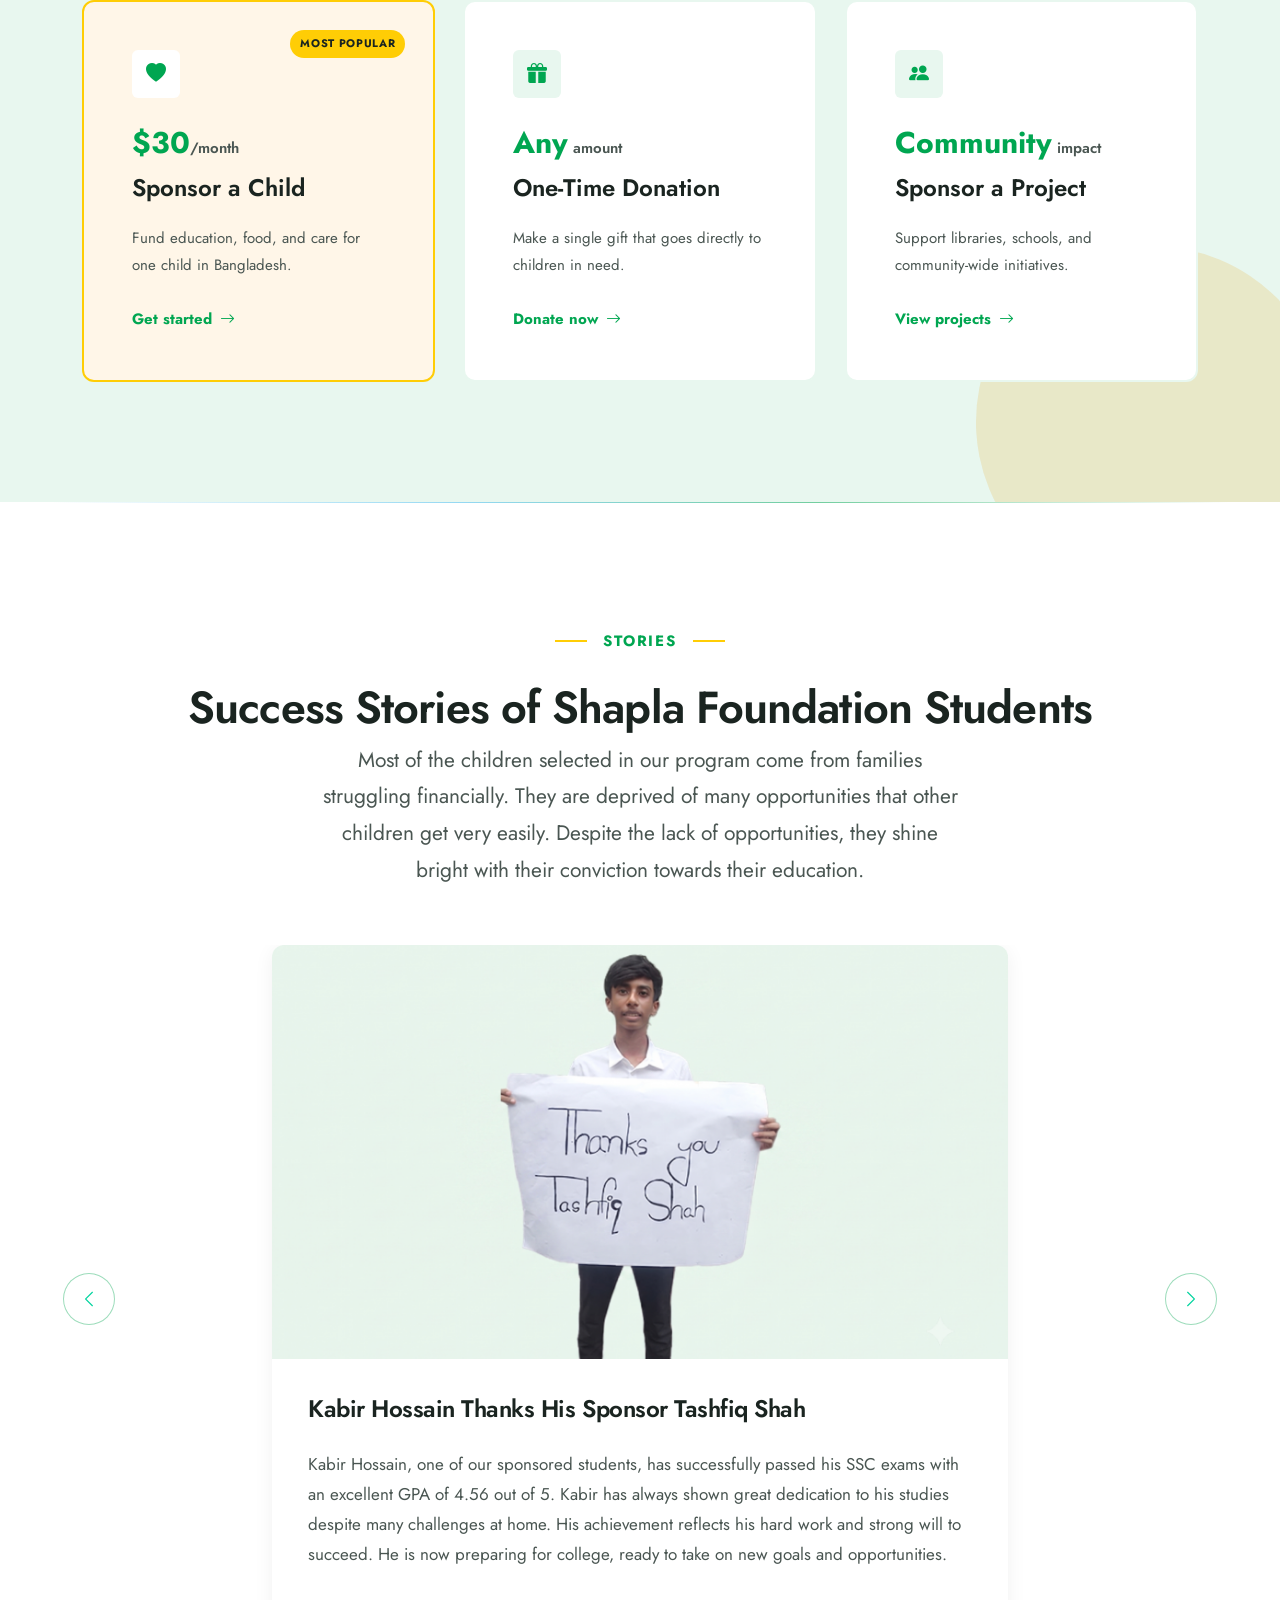
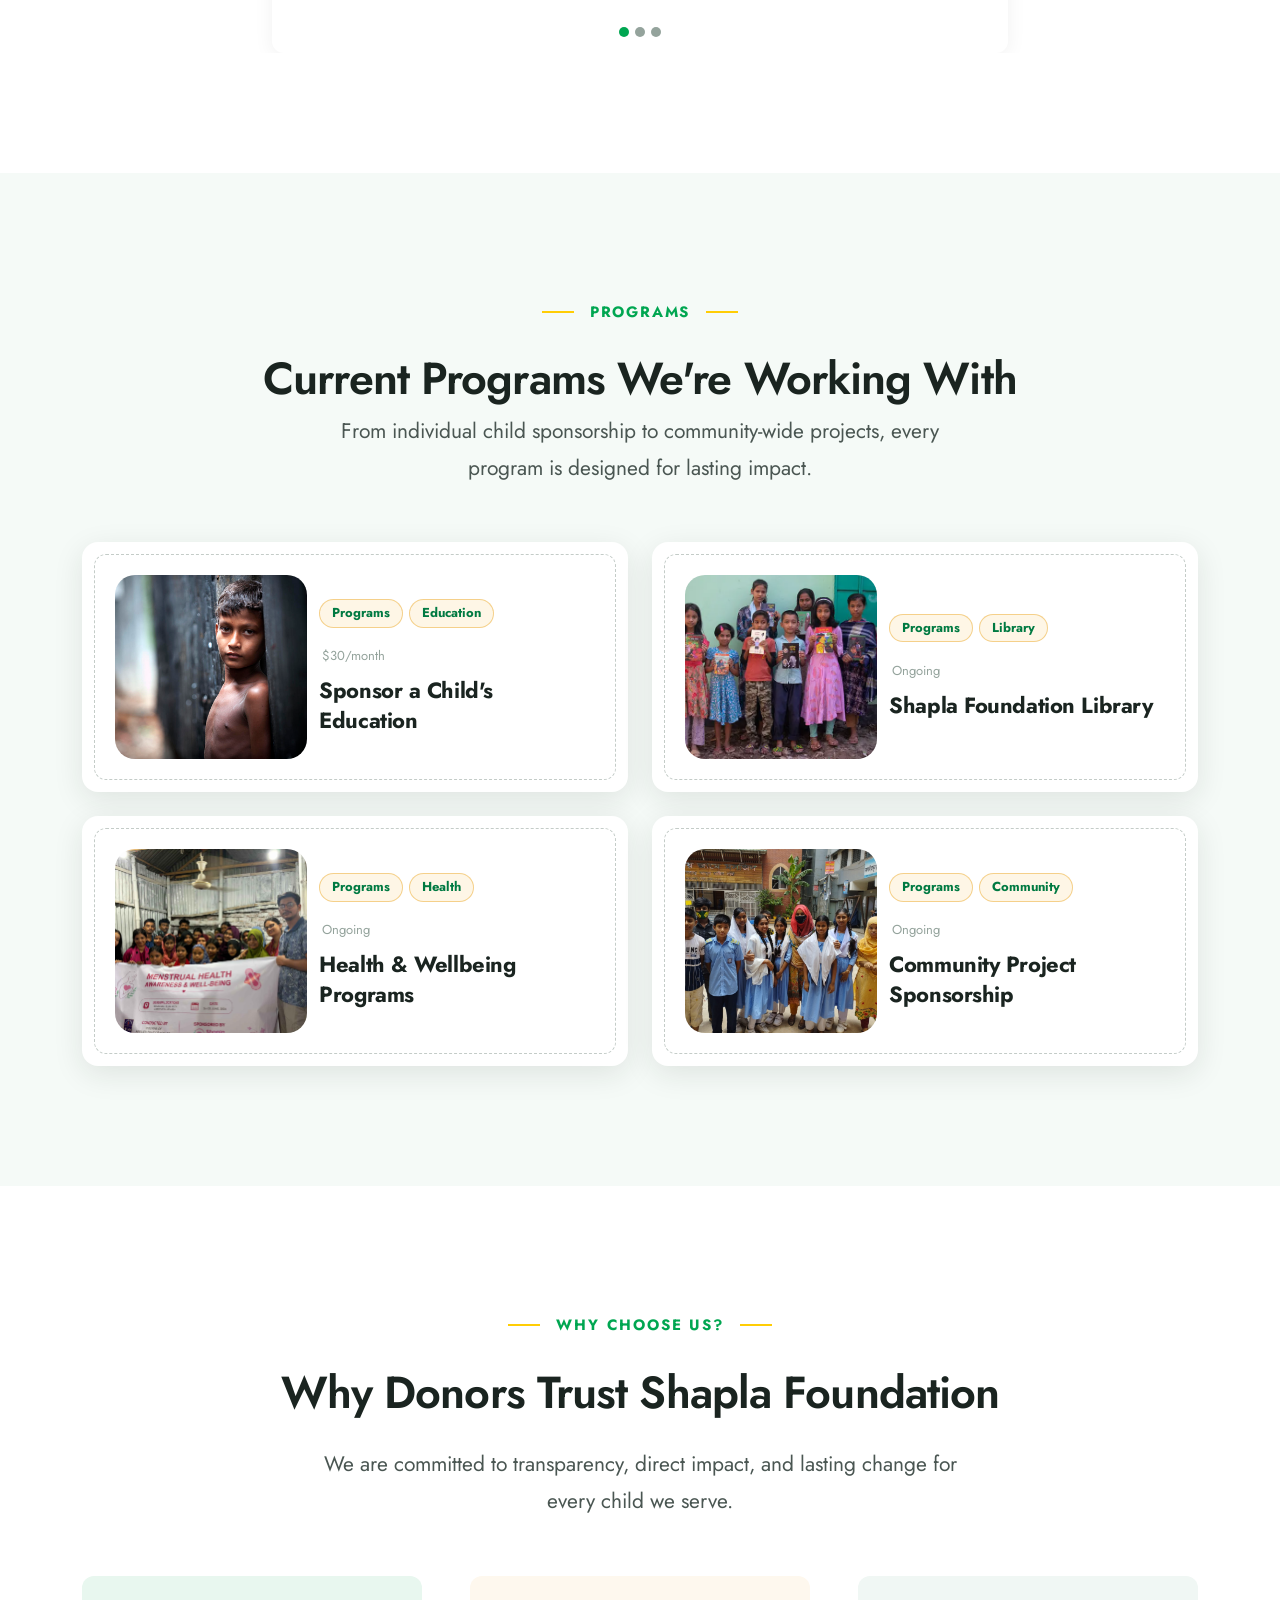
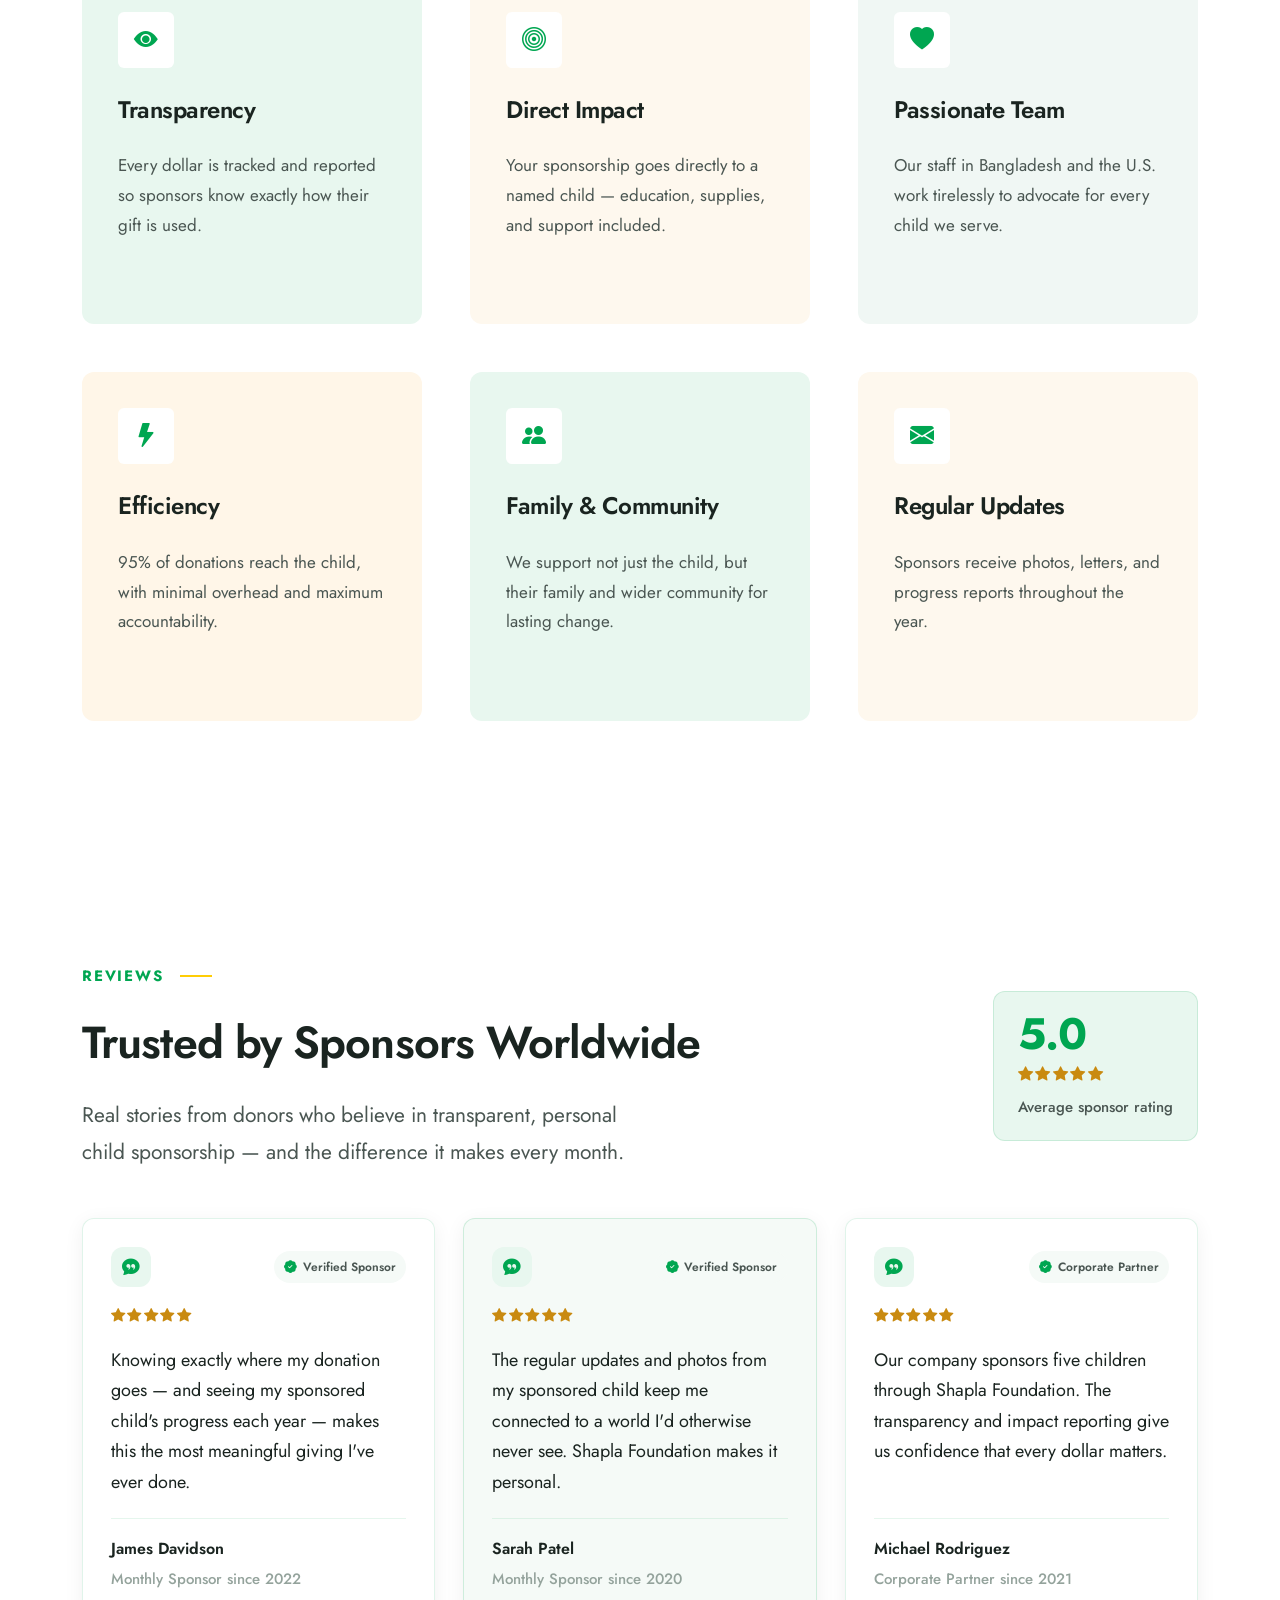
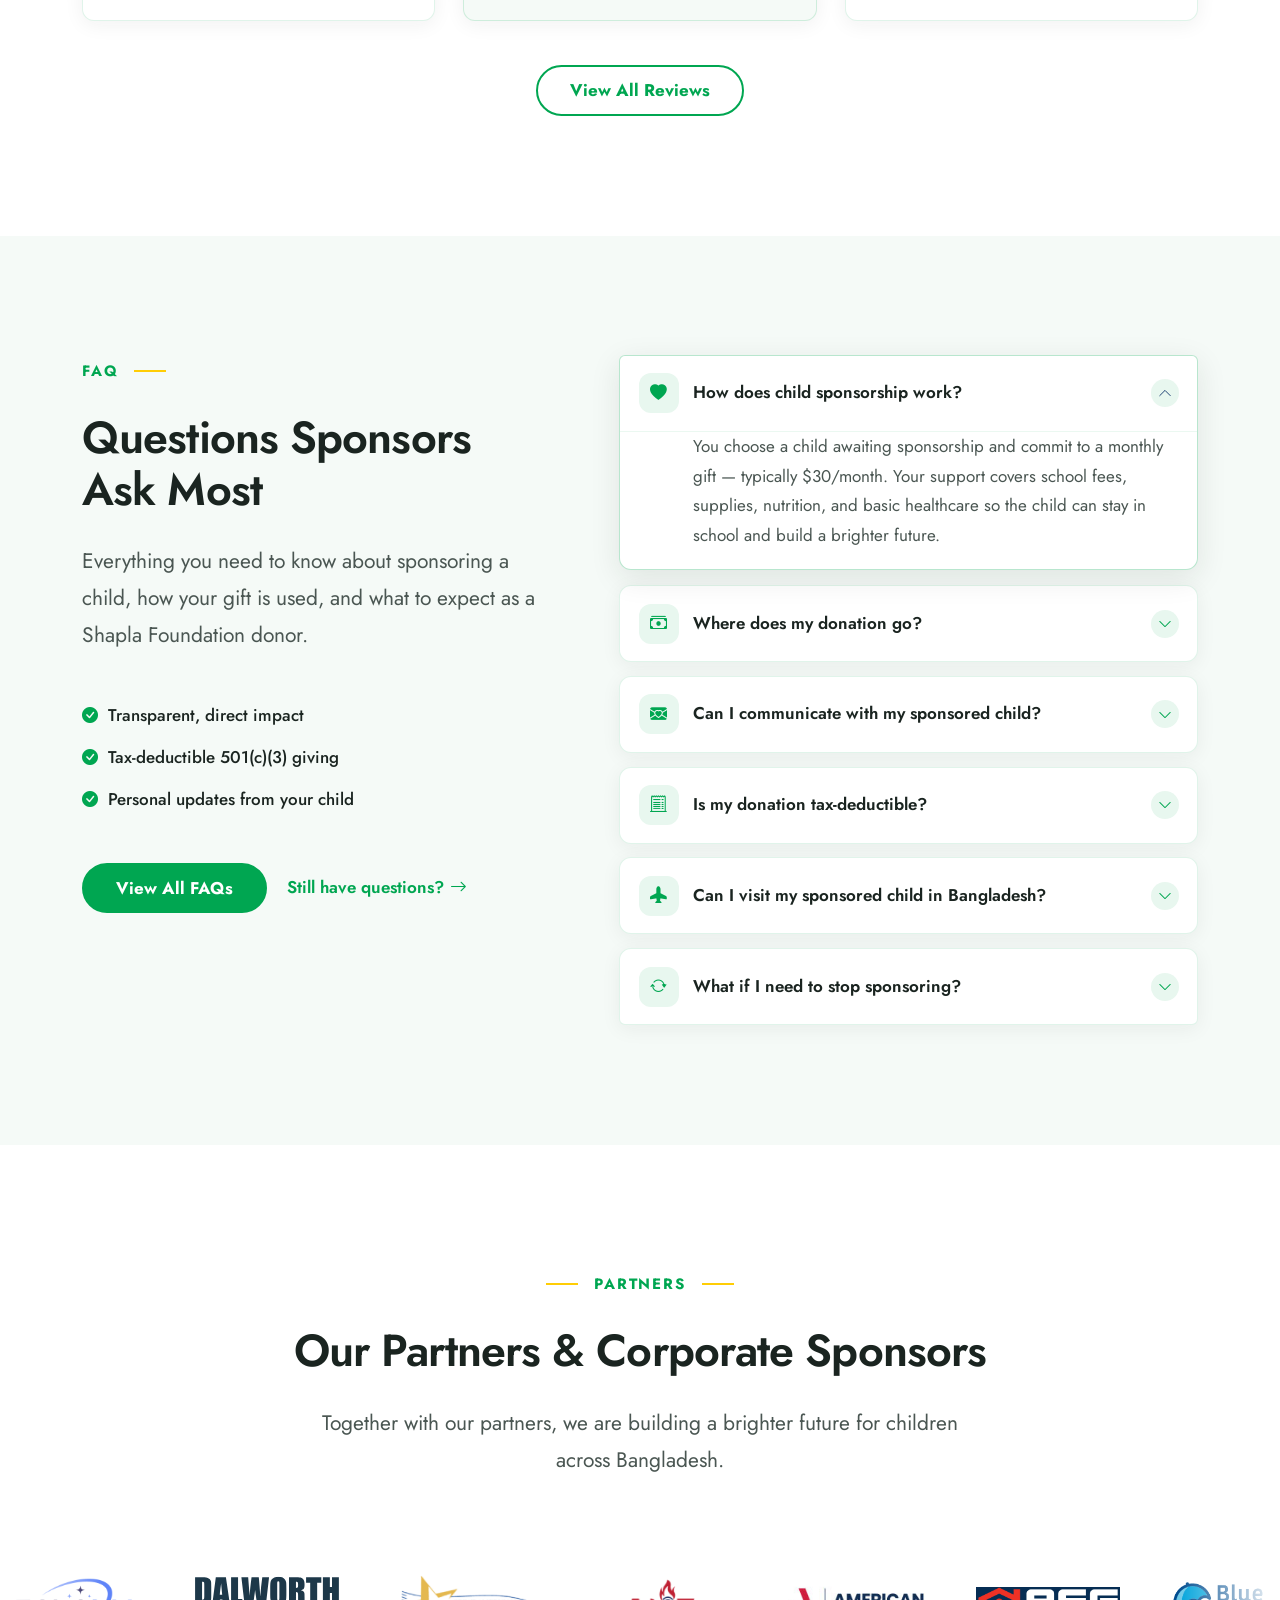
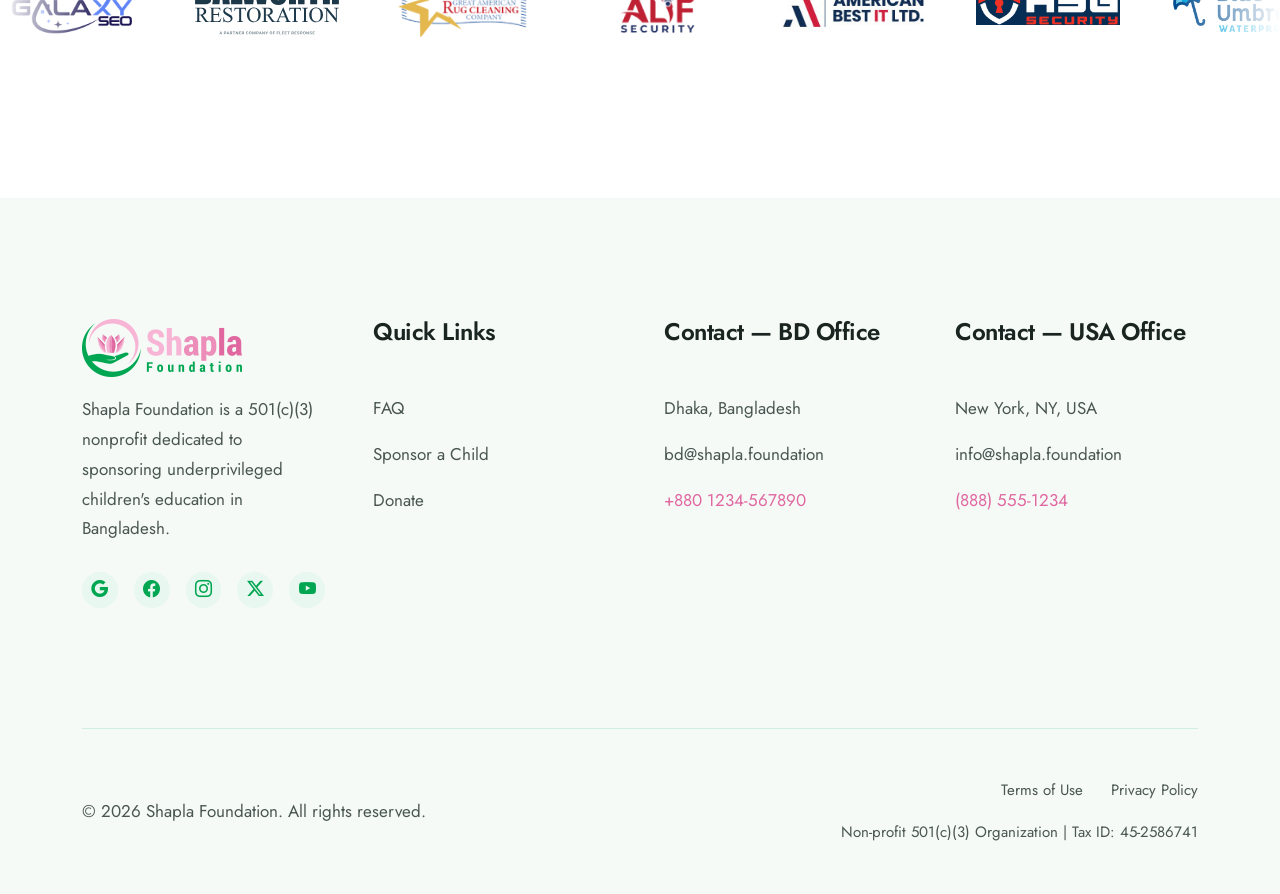
==== commit 33090613: "icons stuff update" ====
--- a/index.html
+++ b/index.html
@@ -3,7 +3,7 @@
   <head>
     <meta charset="UTF-8" />
     <meta name="viewport" content="width=device-width, initial-scale=1.0" />
-    <link rel="shortcut icon" href="./images/favicon.ico">
+    <link rel="shortcut icon" href="./images/favicon.ico" />
     <meta
       name="description"
       content="Shapla Foundation connects generous sponsors with underprivileged children across Bangladesh — funding education, health, and hope for a better future."
@@ -124,365 +124,404 @@
           </button>
         </div>
 
-      <!-- Desktop mega menu — half-screen panel -->
-      <div class="mega-menu" id="megaMenu" aria-hidden="true">
-        <div
-          class="mega-menu__backdrop"
-          data-mega-close
-          aria-hidden="true"
-        ></div>
-        <div class="mega-menu__panel">
-          <div class="container h-100">
-            <div class="mega-menu__panels">
-              <div
-                class="mega-menu__content"
-                id="mega-sponsor-child"
-                data-panel="sponsor-child"
-                hidden
-              >
-                <div class="row g-4 g-xl-5">
-                  <div class="col-lg-4 mega-menu__intro">
-                    <p class="mega-menu__eyebrow">Child Sponsorship</p>
-                    <h3 class="mega-menu__title">
-                      Give a child the gift of education
-                    </h3>
-                    <p class="mega-menu__desc">
-                      Connect with a child in Bangladesh for as little as
-                      $30/month and follow their journey with full transparency.
-                    </p>
-                    <a href="/sponsor-a-child" class="btn-pill btn-accent-pill"
-                      >Sponsor a Child</a
-                    >
-                  </div>
-                  <div class="col-lg-8">
-                    <div class="mega-menu__grid">
+        <!-- Desktop mega menu — half-screen panel -->
+        <div class="mega-menu" id="megaMenu" aria-hidden="true">
+          <div
+            class="mega-menu__backdrop"
+            data-mega-close
+            aria-hidden="true"
+          ></div>
+          <div class="mega-menu__panel">
+            <div class="container h-100">
+              <div class="mega-menu__panels">
+                <div
+                  class="mega-menu__content"
+                  id="mega-sponsor-child"
+                  data-panel="sponsor-child"
+                  hidden
+                >
+                  <div class="row g-4 g-xl-5">
+                    <div class="col-lg-4 mega-menu__intro">
+                      <p class="mega-menu__eyebrow">Child Sponsorship</p>
+                      <h3 class="mega-menu__title">
+                        Give a child the gift of education
+                      </h3>
+                      <p class="mega-menu__desc">
+                        Connect with a child in Bangladesh for as little as
+                        $30/month and follow their journey with full
+                        transparency.
+                      </p>
                       <a
-                        href="/sponsor-a-child/awaiting-sponsorship"
-                        class="mega-menu__link"
+                        href="/sponsor-a-child"
+                        class="btn-pill btn-accent-pill"
+                        >Sponsor a Child</a
                       >
-                        <span class="mega-menu__link-icon"
-                          ><i class="bi bi-people-fill" aria-hidden="true"></i
-                        ></span>
-                        <span class="mega-menu__link-text">
-                          <strong>Awaiting Sponsorship</strong>
-                          <small>Meet children ready for a sponsor today</small>
-                        </span>
-                      </a>
-                      <a
-                        href="/sponsor-a-child/currently-sponsored"
-                        class="mega-menu__link"
-                      >
-                        <span class="mega-menu__link-icon"
-                          ><i class="bi bi-person-check-fill" aria-hidden="true"></i
-                        ></span>
-                        <span class="mega-menu__link-text">
-                          <strong>Currently Sponsored</strong>
-                          <small
-                            >See children currently under sponsorship</small
-                          >
-                        </span>
-                      </a>
-                      <a href="/sponsor-a-child/faq" class="mega-menu__link">
-                        <span class="mega-menu__link-icon"
-                          ><i
-                            class="bi bi-question-circle-fill"
-                            aria-hidden="true"
-                          ></i
-                        ></span>
-                        <span class="mega-menu__link-text">
-                          <strong>Frequently Asked Questions</strong>
-                          <small>Answers to common sponsor questions</small>
-                        </span>
-                      </a>
-                      <a
-                        href="/sponsor-a-child/activity-programs"
-                        class="mega-menu__link"
-                      >
-                        <span class="mega-menu__link-icon"
-                          ><i
-                            class="bi bi-calendar-event-fill"
-                            aria-hidden="true"
-                          ></i
-                        ></span>
-                        <span class="mega-menu__link-text">
-                          <strong>Activity Programs</strong>
-                          <small
-                            >Events and activities for sponsored children</small
-                          >
-                        </span>
-                      </a>
-                      <a
-                        href="/sponsor-a-child/completed-sponsorship"
-                        class="mega-menu__link"
-                      >
-                        <span class="mega-menu__link-icon"
-                          ><i class="bi bi-check-circle-fill" aria-hidden="true"></i
-                        ></span>
-                        <span class="mega-menu__link-text">
-                          <strong>Completed Sponsorship</strong>
-                          <small>Stories from completed sponsorship</small>
-                        </span>
-                      </a>
+                    </div>
+                    <div class="col-lg-8">
+                      <div class="mega-menu__grid">
+                        <a
+                          href="/sponsor-a-child/awaiting-sponsorship"
+                          class="mega-menu__link"
+                        >
+                          <span class="mega-menu__link-icon"
+                            ><i class="bi bi-people-fill" aria-hidden="true"></i
+                          ></span>
+                          <span class="mega-menu__link-text">
+                            <strong>Awaiting Sponsorship</strong>
+                            <small
+                              >Meet children ready for a sponsor today</small
+                            >
+                          </span>
+                        </a>
+                        <a
+                          href="/sponsor-a-child/currently-sponsored"
+                          class="mega-menu__link"
+                        >
+                          <span class="mega-menu__link-icon"
+                            ><i
+                              class="bi bi-person-check-fill"
+                              aria-hidden="true"
+                            ></i
+                          ></span>
+                          <span class="mega-menu__link-text">
+                            <strong>Currently Sponsored</strong>
+                            <small
+                              >See children currently under sponsorship</small
+                            >
+                          </span>
+                        </a>
+                        <a href="/sponsor-a-child/faq" class="mega-menu__link">
+                          <span class="mega-menu__link-icon"
+                            ><i
+                              class="bi bi-question-circle-fill"
+                              aria-hidden="true"
+                            ></i
+                          ></span>
+                          <span class="mega-menu__link-text">
+                            <strong>Frequently Asked Questions</strong>
+                            <small>Answers to common sponsor questions</small>
+                          </span>
+                        </a>
+                        <a
+                          href="/sponsor-a-child/activity-programs"
+                          class="mega-menu__link"
+                        >
+                          <span class="mega-menu__link-icon"
+                            ><i
+                              class="bi bi-calendar-event-fill"
+                              aria-hidden="true"
+                            ></i
+                          ></span>
+                          <span class="mega-menu__link-text">
+                            <strong>Activity Programs</strong>
+                            <small
+                              >Events and activities for sponsored
+                              children</small
+                            >
+                          </span>
+                        </a>
+                        <a
+                          href="/sponsor-a-child/completed-sponsorship"
+                          class="mega-menu__link"
+                        >
+                          <span class="mega-menu__link-icon"
+                            ><i
+                              class="bi bi-check-circle-fill"
+                              aria-hidden="true"
+                            ></i
+                          ></span>
+                          <span class="mega-menu__link-text">
+                            <strong>Completed Sponsorship</strong>
+                            <small>Stories from completed sponsorship</small>
+                          </span>
+                        </a>
+                      </div>
                     </div>
                   </div>
                 </div>
-              </div>
-
-              <div
-                class="mega-menu__content"
-                id="mega-sponsor-project"
-                data-panel="sponsor-project"
-                hidden
-              >
-                <div class="row g-4 g-xl-5">
-                  <div class="col-lg-4 mega-menu__intro">
-                    <p class="mega-menu__eyebrow">Community Impact</p>
-                    <h3 class="mega-menu__title">
-                      Fund projects that uplift entire communities
-                    </h3>
-                    <p class="mega-menu__desc">
-                      Support libraries, health programs, and infrastructure
-                      that help children and families thrive together.
-                    </p>
-                    <a
-                      href="/sponsor-a-project"
-                      class="btn-pill btn-primary-pill"
-                      >View Projects</a
-                    >
-                  </div>
-                  <div class="col-lg-8">
-                    <div class="mega-menu__grid">
+
+                <div
+                  class="mega-menu__content"
+                  id="mega-sponsor-project"
+                  data-panel="sponsor-project"
+                  hidden
+                >
+                  <div class="row g-4 g-xl-5">
+                    <div class="col-lg-4 mega-menu__intro">
+                      <p class="mega-menu__eyebrow">Community Impact</p>
+                      <h3 class="mega-menu__title">
+                        Fund projects that uplift entire communities
+                      </h3>
+                      <p class="mega-menu__desc">
+                        Support libraries, health programs, and infrastructure
+                        that help children and families thrive together.
+                      </p>
                       <a
-                        href="/sponsor-a-project/current-projects"
-                        class="mega-menu__link"
+                        href="/sponsor-a-project"
+                        class="btn-pill btn-primary-pill"
+                        >View Projects</a
                       >
-                        <span class="mega-menu__link-icon"
-                          ><i class="bi bi-kanban-fill" aria-hidden="true"></i
-                        ></span>
-                        <span class="mega-menu__link-text">
-                          <strong>Current Projects</strong>
-                          <small
-                            >Active community projects open for
-                            sponsorship</small
-                          >
-                        </span>
-                      </a>
-                      <a
-                        href="/sponsor-a-project/past-projects"
-                        class="mega-menu__link"
-                      >
-                        <span class="mega-menu__link-icon"
-                          ><i class="bi bi-clock-history" aria-hidden="true"></i
-                        ></span>
-                        <span class="mega-menu__link-text">
-                          <strong>Past Projects</strong>
-                          <small
-                            >Completed projects and their lasting impact</small
-                          >
-                        </span>
-                      </a>
-                      <a
-                        href="/sponsor-a-project/zakat-donation"
-                        class="mega-menu__link"
-                      >
-                        <span class="mega-menu__link-icon"
-                          ><i class="bi bi-heart-fill" aria-hidden="true"></i
-                        ></span>
-                        <span class="mega-menu__link-text">
-                          <strong>Zakat Donation</strong>
-                          <small
-                            >Give your Zakat to support children in need</small
-                          >
-                        </span>
-                      </a>
-                      <a href="/library" class="mega-menu__link">
-                        <span class="mega-menu__link-icon"
-                          ><i class="bi bi-book-fill" aria-hidden="true"></i
-                        ></span>
-                        <span class="mega-menu__link-text">
-                          <strong>Shapla Foundation Library</strong>
-                          <small>Bring books to rural villages</small>
-                        </span>
-                      </a>
+                    </div>
+                    <div class="col-lg-8">
+                      <div class="mega-menu__grid">
+                        <a
+                          href="/sponsor-a-project/current-projects"
+                          class="mega-menu__link"
+                        >
+                          <span class="mega-menu__link-icon"
+                            ><i class="bi bi-kanban-fill" aria-hidden="true"></i
+                          ></span>
+                          <span class="mega-menu__link-text">
+                            <strong>Current Projects</strong>
+                            <small
+                              >Active community projects open for
+                              sponsorship</small
+                            >
+                          </span>
+                        </a>
+                        <a
+                          href="/sponsor-a-project/past-projects"
+                          class="mega-menu__link"
+                        >
+                          <span class="mega-menu__link-icon"
+                            ><i
+                              class="bi bi-clock-history"
+                              aria-hidden="true"
+                            ></i
+                          ></span>
+                          <span class="mega-menu__link-text">
+                            <strong>Past Projects</strong>
+                            <small
+                              >Completed projects and their lasting
+                              impact</small
+                            >
+                          </span>
+                        </a>
+                        <a
+                          href="/sponsor-a-project/zakat-donation"
+                          class="mega-menu__link"
+                        >
+                          <span class="mega-menu__link-icon"
+                            ><i class="bi bi-heart-fill" aria-hidden="true"></i
+                          ></span>
+                          <span class="mega-menu__link-text">
+                            <strong>Zakat Donation</strong>
+                            <small
+                              >Give your Zakat to support children in
+                              need</small
+                            >
+                          </span>
+                        </a>
+                        <a href="/library" class="mega-menu__link">
+                          <span class="mega-menu__link-icon"
+                            ><i class="bi bi-book-fill" aria-hidden="true"></i
+                          ></span>
+                          <span class="mega-menu__link-text">
+                            <strong>Shapla Foundation Library</strong>
+                            <small>Bring books to rural villages</small>
+                          </span>
+                        </a>
+                      </div>
                     </div>
                   </div>
                 </div>
-              </div>
-
-              <div
-                class="mega-menu__content"
-                id="mega-blog"
-                data-panel="blog"
-                hidden
-              >
-                <div class="row g-4 g-xl-5">
-                  <div class="col-lg-4 mega-menu__intro">
-                    <p class="mega-menu__eyebrow">Stories &amp; Updates</p>
-                    <h3 class="mega-menu__title">
-                      See the impact your support creates
-                    </h3>
-                    <p class="mega-menu__desc">
-                      Read success stories, program updates, and news from the
-                      children and communities we serve.
-                    </p>
-                    <a href="/blog" class="btn-pill btn-primary-pill"
-                      >Read the Blog</a
-                    >
-                  </div>
-                  <div class="col-lg-8">
-                    <div class="mega-menu__grid">
-                      <a href="/blog/impact-stories" class="mega-menu__link">
-                        <span class="mega-menu__link-icon"
-                          ><i class="bi bi-stars" aria-hidden="true"></i
-                        ></span>
-                        <span class="mega-menu__link-text">
-                          <strong>Impact Stories</strong>
-                          <small>Real outcomes from sponsored children</small>
-                        </span>
-                      </a>
-                      <a href="/blog/news" class="mega-menu__link">
-                        <span class="mega-menu__link-icon"
-                          ><i class="bi bi-newspaper" aria-hidden="true"></i
-                        ></span>
-                        <span class="mega-menu__link-text">
-                          <strong>News &amp; Updates</strong>
-                          <small>Latest from Shapla Foundation</small>
-                        </span>
-                      </a>
-                      <a href="/blog/events" class="mega-menu__link">
-                        <span class="mega-menu__link-icon"
-                          ><i
-                            class="bi bi-calendar-event-fill"
-                            aria-hidden="true"
-                          ></i
-                        ></span>
-                        <span class="mega-menu__link-text">
-                          <strong>Events &amp; Celebrations</strong>
-                          <small>Pohela Boishakh, Eid, and more</small>
-                        </span>
-                      </a>
-                      <a href="/blog/ssc-success" class="mega-menu__link">
-                        <span class="mega-menu__link-icon"
-                          ><i class="bi bi-mortarboard-fill" aria-hidden="true"></i
-                        ></span>
-                        <span class="mega-menu__link-text">
-                          <strong>Education Milestones</strong>
-                          <small>SSC results and academic wins</small>
-                        </span>
-                      </a>
+
+                <div
+                  class="mega-menu__content"
+                  id="mega-blog"
+                  data-panel="blog"
+                  hidden
+                >
+                  <div class="row g-4 g-xl-5">
+                    <div class="col-lg-4 mega-menu__intro">
+                      <p class="mega-menu__eyebrow">Stories &amp; Updates</p>
+                      <h3 class="mega-menu__title">
+                        See the impact your support creates
+                      </h3>
+                      <p class="mega-menu__desc">
+                        Read success stories, program updates, and news from the
+                        children and communities we serve.
+                      </p>
+                      <a href="/blog" class="btn-pill btn-primary-pill"
+                        >Read the Blog</a
+                      >
+                    </div>
+                    <div class="col-lg-8">
+                      <div class="mega-menu__grid">
+                        <a href="/blog/impact-stories" class="mega-menu__link">
+                          <span class="mega-menu__link-icon"
+                            ><i class="bi bi-stars" aria-hidden="true"></i
+                          ></span>
+                          <span class="mega-menu__link-text">
+                            <strong>Impact Stories</strong>
+                            <small>Real outcomes from sponsored children</small>
+                          </span>
+                        </a>
+                        <a href="/blog/news" class="mega-menu__link">
+                          <span class="mega-menu__link-icon"
+                            ><i class="bi bi-newspaper" aria-hidden="true"></i
+                          ></span>
+                          <span class="mega-menu__link-text">
+                            <strong>News &amp; Updates</strong>
+                            <small>Latest from Shapla Foundation</small>
+                          </span>
+                        </a>
+                        <a href="/blog/events" class="mega-menu__link">
+                          <span class="mega-menu__link-icon"
+                            ><i
+                              class="bi bi-calendar-event-fill"
+                              aria-hidden="true"
+                            ></i
+                          ></span>
+                          <span class="mega-menu__link-text">
+                            <strong>Events &amp; Celebrations</strong>
+                            <small>Pohela Boishakh, Eid, and more</small>
+                          </span>
+                        </a>
+                        <a href="/blog/ssc-success" class="mega-menu__link">
+                          <span class="mega-menu__link-icon"
+                            ><i
+                              class="bi bi-mortarboard-fill"
+                              aria-hidden="true"
+                            ></i
+                          ></span>
+                          <span class="mega-menu__link-text">
+                            <strong>Education Milestones</strong>
+                            <small>SSC results and academic wins</small>
+                          </span>
+                        </a>
+                      </div>
                     </div>
                   </div>
                 </div>
-              </div>
-
-              <div
-                class="mega-menu__content"
-                id="mega-about"
-                data-panel="about"
-                hidden
-              >
-                <div class="row g-4 g-xl-5">
-                  <div class="col-lg-4 mega-menu__intro">
-                    <p class="mega-menu__eyebrow">Our Organization</p>
-                    <h3 class="mega-menu__title">
-                      Built on transparency and trust
-                    </h3>
-                    <p class="mega-menu__desc">
-                      Learn about our mission, team, and the values that guide
-                      every program we run in Bangladesh.
-                    </p>
-                    <a href="/about-us" class="btn-pill btn-primary-pill"
-                      >About Us</a
-                    >
-                  </div>
-                  <div class="col-lg-8">
-                    <div class="mega-menu__grid">
-                      <a
-                        href="/about-us/sponsored-child-visit-form"
-                        class="mega-menu__link"
+
+                <div
+                  class="mega-menu__content"
+                  id="mega-about"
+                  data-panel="about"
+                  hidden
+                >
+                  <div class="row g-4 g-xl-5">
+                    <div class="col-lg-4 mega-menu__intro">
+                      <p class="mega-menu__eyebrow">Our Organization</p>
+                      <h3 class="mega-menu__title">
+                        Built on transparency and trust
+                      </h3>
+                      <p class="mega-menu__desc">
+                        Learn about our mission, team, and the values that guide
+                        every program we run in Bangladesh.
+                      </p>
+                      <a href="/about-us" class="btn-pill btn-primary-pill"
+                        >About Us</a
                       >
-                        <span class="mega-menu__link-icon"
-                          ><i class="bi bi-pin-map-fill" aria-hidden="true"></i
-                        ></span>
-                        <span class="mega-menu__link-text">
-                          <strong>Visit Your Child</strong>
-                          <small>Plan a visit to your sponsored child</small>
-                        </span>
-                      </a>
-                      <a href="/about-us/careers" class="mega-menu__link">
-                        <span class="mega-menu__link-icon"
-                          ><i class="bi bi-briefcase-fill" aria-hidden="true"></i
-                        ></span>
-                        <span class="mega-menu__link-text">
-                          <strong>Careers</strong>
-                          <small>Join our team and make a difference</small>
-                        </span>
-                      </a>
-                      <a
-                        href="/about-us/virtual-meeting-with-sponsored-child"
-                        class="mega-menu__link"
-                      >
-                        <span class="mega-menu__link-icon"
-                          ><i class="bi bi-camera-video-fill" aria-hidden="true"></i
-                        ></span>
-                        <span class="mega-menu__link-text">
-                          <strong>Virtual Meeting With Child</strong>
-                          <small
-                            >Connect with your sponsored child online</small
-                          >
-                        </span>
-                      </a>
-                      <a
-                        href="/about-us/success-stories"
-                        class="mega-menu__link"
-                      >
-                        <span class="mega-menu__link-icon"
-                          ><i class="bi bi-trophy-fill" aria-hidden="true"></i
-                        ></span>
-                        <span class="mega-menu__link-text">
-                          <strong>Success Stories</strong>
-                          <small>See the impact of your support</small>
-                        </span>
-                      </a>
-                      <a href="/about-us/meet-the-team" class="mega-menu__link">
-                        <span class="mega-menu__link-icon"
-                          ><i class="bi bi-people-fill" aria-hidden="true"></i
-                        ></span>
-                        <span class="mega-menu__link-text">
-                          <strong>Meet the Team</strong>
-                          <small>Meet the people behind our mission</small>
-                        </span>
-                      </a>
-                      <a href="/about-us/reviews" class="mega-menu__link">
-                        <span class="mega-menu__link-icon"
-                          ><i class="bi bi-chat-quote-fill" aria-hidden="true"></i
-                        ></span>
-                        <span class="mega-menu__link-text">
-                          <strong>Reviews</strong>
-                          <small>What sponsors and donors say about us</small>
-                        </span>
-                      </a>
-                      <a
-                        href="/about-us/awards-and-affiliations"
-                        class="mega-menu__link"
-                      >
-                        <span class="mega-menu__link-icon"
-                          ><i class="bi bi-award-fill" aria-hidden="true"></i
-                        ></span>
-                        <span class="mega-menu__link-text">
-                          <strong>Affiliations</strong>
-                          <small>Awards and partner organizations</small>
-                        </span>
-                      </a>
-                      <a href="/about-us/contact-us" class="mega-menu__link">
-                        <span class="mega-menu__link-icon"
-                          ><i class="bi bi-envelope-fill" aria-hidden="true"></i
-                        ></span>
-                        <span class="mega-menu__link-text">
-                          <strong>Contact Us</strong>
-                          <small>Bangladesh &amp; USA offices</small>
-                        </span>
-                      </a>
+                    </div>
+                    <div class="col-lg-8">
+                      <div class="mega-menu__grid">
+                        <a
+                          href="/about-us/sponsored-child-visit-form"
+                          class="mega-menu__link"
+                        >
+                          <span class="mega-menu__link-icon"
+                            ><i
+                              class="bi bi-pin-map-fill"
+                              aria-hidden="true"
+                            ></i
+                          ></span>
+                          <span class="mega-menu__link-text">
+                            <strong>Visit Your Child</strong>
+                            <small>Plan a visit to your sponsored child</small>
+                          </span>
+                        </a>
+                        <a href="/about-us/careers" class="mega-menu__link">
+                          <span class="mega-menu__link-icon"
+                            ><i
+                              class="bi bi-briefcase-fill"
+                              aria-hidden="true"
+                            ></i
+                          ></span>
+                          <span class="mega-menu__link-text">
+                            <strong>Careers</strong>
+                            <small>Join our team and make a difference</small>
+                          </span>
+                        </a>
+                        <a
+                          href="/about-us/virtual-meeting-with-sponsored-child"
+                          class="mega-menu__link"
+                        >
+                          <span class="mega-menu__link-icon"
+                            ><i
+                              class="bi bi-camera-video-fill"
+                              aria-hidden="true"
+                            ></i
+                          ></span>
+                          <span class="mega-menu__link-text">
+                            <strong>Virtual Meeting With Child</strong>
+                            <small
+                              >Connect with your sponsored child online</small
+                            >
+                          </span>
+                        </a>
+                        <a
+                          href="/about-us/success-stories"
+                          class="mega-menu__link"
+                        >
+                          <span class="mega-menu__link-icon"
+                            ><i class="bi bi-trophy-fill" aria-hidden="true"></i
+                          ></span>
+                          <span class="mega-menu__link-text">
+                            <strong>Success Stories</strong>
+                            <small>See the impact of your support</small>
+                          </span>
+                        </a>
+                        <a
+                          href="/about-us/meet-the-team"
+                          class="mega-menu__link"
+                        >
+                          <span class="mega-menu__link-icon"
+                            ><i class="bi bi-people-fill" aria-hidden="true"></i
+                          ></span>
+                          <span class="mega-menu__link-text">
+                            <strong>Meet the Team</strong>
+                            <small>Meet the people behind our mission</small>
+                          </span>
+                        </a>
+                        <a href="/about-us/reviews" class="mega-menu__link">
+                          <span class="mega-menu__link-icon"
+                            ><i
+                              class="bi bi-chat-quote-fill"
+                              aria-hidden="true"
+                            ></i
+                          ></span>
+                          <span class="mega-menu__link-text">
+                            <strong>Reviews</strong>
+                            <small>What sponsors and donors say about us</small>
+                          </span>
+                        </a>
+                        <a
+                          href="/about-us/awards-and-affiliations"
+                          class="mega-menu__link"
+                        >
+                          <span class="mega-menu__link-icon"
+                            ><i class="bi bi-award-fill" aria-hidden="true"></i
+                          ></span>
+                          <span class="mega-menu__link-text">
+                            <strong>Affiliations</strong>
+                            <small>Awards and partner organizations</small>
+                          </span>
+                        </a>
+                        <a href="/about-us/contact-us" class="mega-menu__link">
+                          <span class="mega-menu__link-icon"
+                            ><i
+                              class="bi bi-envelope-fill"
+                              aria-hidden="true"
+                            ></i
+                          ></span>
+                          <span class="mega-menu__link-text">
+                            <strong>Contact Us</strong>
+                            <small>Bangladesh &amp; USA offices</small>
+                          </span>
+                        </a>
+                      </div>
                     </div>
                   </div>
                 </div>
@@ -491,7 +530,6 @@
           </div>
         </div>
       </div>
-    </div>
     </header>
 
     <!-- Mobile offcanvas nav -->
@@ -671,26 +709,73 @@
           <span class="hero-watermark hero-watermark--care hero-watermark--3"
             ><i class="bi bi-heart-pulse-fill"></i
           ></span>
-          <span class="hero-watermark hero-watermark--activity hero-watermark--4"
+          <span
+            class="hero-watermark hero-watermark--activity hero-watermark--4"
             ><i class="bi bi-activity"></i
           ></span>
-          <span class="hero-watermark hero-watermark--education hero-watermark--5"
+          <span
+            class="hero-watermark hero-watermark--education hero-watermark--5"
             ><i class="bi bi-mortarboard-fill"></i
           ></span>
           <span class="hero-watermark hero-watermark--hope hero-watermark--6"
             ><i class="bi bi-hand-thumbs-up-fill"></i
           ></span>
-          <span class="hero-watermark hero-watermark--brand hero-watermark--7"
-            ><i class="bi bi-flower1"></i
-          ></span>
+          <span class="hero-watermark hero-watermark--brand hero-watermark--7">
+            <svg
+              class="hero-watermark__svg"
+              viewBox="0 0 512 391"
+              xmlns="http://www.w3.org/2000/svg"
+              aria-hidden="true"
+              focusable="false"
+            >
+              <path
+                fill="currentColor"
+                d="M55.121 301.634C45.526 292.039 37.005 281.852 29.436 271.35C16.291 279.586 6.546 287.303 1.799 291.268C0.877208 292.037 0.262615 293.111 0.0674538 294.295C-0.127707 295.479 0.109586 296.694 0.736 297.718C10.601 313.879 53.522 378.367 115.987 388.666C143.602 393.219 170.993 386.511 194.222 376.565C152.768 365.951 98.041 344.556 55.121 301.634ZM482.565 271.35C474.995 281.853 466.474 292.04 456.879 301.635C413.958 344.557 359.232 365.953 317.778 376.565C341.008 386.511 368.398 393.219 396.013 388.666C458.478 378.368 501.399 313.88 511.264 297.718C511.89 296.694 512.128 295.479 511.933 294.295C511.737 293.111 511.123 292.037 510.201 291.268C505.455 287.303 495.71 279.585 482.565 271.35ZM159.564 117.05C165.006 95.347 172.792 75.304 181.303 57.559C157.184 35.236 134.533 20.881 124.718 15.102C124.087 14.7296 123.381 14.5006 122.652 14.4312C121.922 14.3619 121.186 14.4539 120.496 14.7008C119.806 14.9477 119.178 15.3433 118.658 15.8598C118.138 16.3762 117.738 17.0007 117.486 17.689C113.482 28.605 104.806 54.918 100.397 88.455C119.65 95.474 139.957 104.766 159.564 117.05ZM411.603 88.455C407.194 54.918 398.518 28.605 394.514 17.689C394.262 17.0006 393.862 16.3759 393.342 15.8594C392.822 15.3429 392.195 14.9472 391.504 14.7003C390.814 14.4534 390.078 14.3614 389.348 14.4308C388.619 14.5003 387.913 14.7294 387.282 15.102C377.467 20.88 354.817 35.236 330.697 57.559C339.208 75.304 346.993 95.346 352.436 117.05C372.043 104.766 392.35 95.474 411.603 88.455ZM151.743 178.377C151.743 168.395 152.397 158.603 153.574 149.039C95.21 108.282 25.986 99.201 5.542 97.351C4.80002 97.2833 4.05221 97.3795 3.35159 97.633C2.65097 97.8865 2.01468 98.291 1.48784 98.8179C0.960996 99.3447 0.556491 99.981 0.302998 100.682C0.0495056 101.382 -0.0467687 102.13 0.021 102.872C2.198 126.918 14.365 218.453 76.333 280.421C117.542 321.63 171.82 340.812 210.637 349.681C186.23 314.273 151.743 251.318 151.743 178.377ZM506.458 97.351C486.014 99.201 416.79 108.282 358.426 149.04C359.604 158.603 360.257 168.395 360.257 178.377C360.257 251.319 325.769 314.274 301.362 349.681C340.179 340.811 394.457 321.63 435.667 280.42C497.635 218.452 509.803 126.917 511.979 102.871C512.047 102.129 511.95 101.381 511.697 100.681C511.443 99.9804 511.039 99.3443 510.512 98.8176C509.985 98.2908 509.349 97.8864 508.648 97.633C507.948 97.3795 507.2 97.2833 506.458 97.351ZM330.257 178.377C330.257 264.583 275.052 336.715 259.84 354.955C259.371 355.518 258.784 355.972 258.12 356.283C257.457 356.594 256.732 356.755 255.999 356.755C255.267 356.755 254.543 356.594 253.879 356.283C253.215 355.972 252.628 355.518 252.159 354.955C236.947 336.715 181.742 264.583 181.742 178.377C181.742 92.171 236.948 20.04 252.16 1.80004C252.629 1.23669 253.216 0.783409 253.88 0.472332C254.543 0.161255 255.268 0 256 0C256.733 0 257.458 0.161255 258.121 0.472332C258.785 0.783409 259.372 1.23669 259.841 1.80004C275.052 20.04 330.257 92.172 330.257 178.377Z"
+              />
+            </svg>
+          </span>
           <span class="hero-watermark hero-watermark--book hero-watermark--8"
             ><i class="bi bi-book-fill"></i
           ></span>
-          <span class="hero-watermark hero-watermark--community hero-watermark--9"
+          <span
+            class="hero-watermark hero-watermark--community hero-watermark--9"
             ><i class="bi bi-people-fill"></i
           ></span>
-          <span class="hero-watermark hero-watermark--sponsor hero-watermark--10"
+          <span
+            class="hero-watermark hero-watermark--sponsor hero-watermark--10"
             ><i class="bi bi-hand-holding-heart-fill"></i
+          ></span>
+          <span class="hero-watermark hero-watermark--pen hero-watermark--11"
+            ><i class="bi bi-pen-fill"></i
+          ></span>
+          <span class="hero-watermark hero-watermark--pencil hero-watermark--12"
+            ><i class="bi bi-pencil-fill"></i
+          ></span>
+          <span
+            class="hero-watermark hero-watermark--helping hero-watermark--13"
+            ><i class="bi bi-handshake"></i
+          ></span>
+          <span class="hero-watermark hero-watermark--art hero-watermark--14"
+            ><i class="bi bi-palette-fill"></i
+          ></span>
+          <span
+            class="hero-watermark hero-watermark--shapla hero-watermark--15"
+          >
+            <svg
+              class="hero-watermark__svg"
+              viewBox="0 0 512 391"
+              xmlns="http://www.w3.org/2000/svg"
+              aria-hidden="true"
+              focusable="false"
+            >
+              <path
+                fill="currentColor"
+                d="M55.121 301.634C45.526 292.039 37.005 281.852 29.436 271.35C16.291 279.586 6.546 287.303 1.799 291.268C0.877208 292.037 0.262615 293.111 0.0674538 294.295C-0.127707 295.479 0.109586 296.694 0.736 297.718C10.601 313.879 53.522 378.367 115.987 388.666C143.602 393.219 170.993 386.511 194.222 376.565C152.768 365.951 98.041 344.556 55.121 301.634ZM482.565 271.35C474.995 281.853 466.474 292.04 456.879 301.635C413.958 344.557 359.232 365.953 317.778 376.565C341.008 386.511 368.398 393.219 396.013 388.666C458.478 378.368 501.399 313.88 511.264 297.718C511.89 296.694 512.128 295.479 511.933 294.295C511.737 293.111 511.123 292.037 510.201 291.268C505.455 287.303 495.71 279.585 482.565 271.35ZM159.564 117.05C165.006 95.347 172.792 75.304 181.303 57.559C157.184 35.236 134.533 20.881 124.718 15.102C124.087 14.7296 123.381 14.5006 122.652 14.4312C121.922 14.3619 121.186 14.4539 120.496 14.7008C119.806 14.9477 119.178 15.3433 118.658 15.8598C118.138 16.3762 117.738 17.0007 117.486 17.689C113.482 28.605 104.806 54.918 100.397 88.455C119.65 95.474 139.957 104.766 159.564 117.05ZM411.603 88.455C407.194 54.918 398.518 28.605 394.514 17.689C394.262 17.0006 393.862 16.3759 393.342 15.8594C392.822 15.3429 392.195 14.9472 391.504 14.7003C390.814 14.4534 390.078 14.3614 389.348 14.4308C388.619 14.5003 387.913 14.7294 387.282 15.102C377.467 20.88 354.817 35.236 330.697 57.559C339.208 75.304 346.993 95.346 352.436 117.05C372.043 104.766 392.35 95.474 411.603 88.455ZM151.743 178.377C151.743 168.395 152.397 158.603 153.574 149.039C95.21 108.282 25.986 99.201 5.542 97.351C4.80002 97.2833 4.05221 97.3795 3.35159 97.633C2.65097 97.8865 2.01468 98.291 1.48784 98.8179C0.960996 99.3447 0.556491 99.981 0.302998 100.682C0.0495056 101.382 -0.0467687 102.13 0.021 102.872C2.198 126.918 14.365 218.453 76.333 280.421C117.542 321.63 171.82 340.812 210.637 349.681C186.23 314.273 151.743 251.318 151.743 178.377ZM506.458 97.351C486.014 99.201 416.79 108.282 358.426 149.04C359.604 158.603 360.257 168.395 360.257 178.377C360.257 251.319 325.769 314.274 301.362 349.681C340.179 340.811 394.457 321.63 435.667 280.42C497.635 218.452 509.803 126.917 511.979 102.871C512.047 102.129 511.95 101.381 511.697 100.681C511.443 99.9804 511.039 99.3443 510.512 98.8176C509.985 98.2908 509.349 97.8864 508.648 97.633C507.948 97.3795 507.2 97.2833 506.458 97.351ZM330.257 178.377C330.257 264.583 275.052 336.715 259.84 354.955C259.371 355.518 258.784 355.972 258.12 356.283C257.457 356.594 256.732 356.755 255.999 356.755C255.267 356.755 254.543 356.594 253.879 356.283C253.215 355.972 252.628 355.518 252.159 354.955C236.947 336.715 181.742 264.583 181.742 178.377C181.742 92.171 236.948 20.04 252.16 1.80004C252.629 1.23669 253.216 0.783409 253.88 0.472332C254.543 0.161255 255.268 0 256 0C256.733 0 257.458 0.161255 258.121 0.472332C258.785 0.783409 259.372 1.23669 259.841 1.80004C275.052 20.04 330.257 92.172 330.257 178.377Z"
+              />
+            </svg>
+          </span>
+          <span class="hero-watermark hero-watermark--brush hero-watermark--16"
+            ><i class="bi bi-brush-fill"></i
           ></span>
         </div>
 
@@ -698,7 +783,9 @@
           <div class="hero-split">
             <div class="hero-split__content">
               <span class="hero-tag">Child Sponsorship in Bangladesh</span>
-              <h1>Give a Child in Bangladesh a Future!</h1>
+              <h1>
+                Sponsor A Child in Bangladesh and Give Them a Bright Future!
+              </h1>
               <p class="hero-lead">
                 Shapla Foundation connects generous sponsors with
                 underprivileged children across Bangladesh — funding their
@@ -758,15 +845,21 @@
         <div class="container">
           <div class="hero-stats-panel" aria-label="Our impact at a glance">
             <div class="hero-stat-card">
-              <span class="stat-number" data-target="60" data-suffix="+">0</span>
+              <span class="stat-number" data-target="60" data-suffix="+"
+                >0</span
+              >
               <span class="stat-label">Children Sponsored</span>
             </div>
             <div class="hero-stat-card">
-              <span class="stat-number" data-target="10" data-suffix="+">0</span>
+              <span class="stat-number" data-target="10" data-suffix="+"
+                >0</span
+              >
               <span class="stat-label">Years Active</span>
             </div>
             <div class="hero-stat-card">
-              <span class="stat-number" data-target="95" data-suffix="%">0</span>
+              <span class="stat-number" data-target="95" data-suffix="%"
+                >0</span
+              >
               <span class="stat-label">Reaches the Child</span>
             </div>
             <div class="hero-stat-card">
@@ -790,8 +883,9 @@
                 </span>
                 <h2 id="awaiting-heading">Children Awaiting Sponsorship</h2>
                 <p>
-                  Every number is a real child waiting for steady support to stay
-                  in school. Sponsor today and help start their next chapter.
+                  Every number is a real child waiting for steady support to
+                  stay in school. Sponsor today and help start their next
+                  chapter.
                 </p>
                 <ul class="awaiting-banner__chips" aria-hidden="true">
                   <li><i class="bi bi-heart-fill"></i> Real lives</li>
@@ -818,7 +912,9 @@
                 aria-label="Number of unsponsored children"
               >
                 <div class="awaiting-banner__ring">
-                  <span class="awaiting-banner__number stat-number" data-target="19"
+                  <span
+                    class="awaiting-banner__number stat-number"
+                    data-target="19"
                     >0</span
                   >
                 </div>
@@ -831,7 +927,6 @@
           </div>
         </div>
       </section>
-      
 
       <!-- 9. Giving CTA Band -->
       <section class="section section-cta" aria-labelledby="cta-heading">
@@ -906,170 +1001,170 @@
           </div>
         </div>
       </section>
- <!-- 6. Impact Stories Carousel -->
- <section
- class="section section-stories"
- aria-labelledby="stories-heading"
->
- <div class="container">
-   <div class="section-title">
-     <span class="section-title__eyebrow">Stories</span>
-     <h3>Success Stories of Shapla Foundation Students</h3>
-     <p>
-       Most of the children selected in our program come from families
-       struggling financially. They are deprived of many opportunities
-       that other children get very easily. Despite the lack of
-       opportunities, they shine bright with their conviction towards
-       their education.
-     </p>
-   </div>
-
-   <div
-     id="impactStoriesCarousel"
-     class="carousel slide"
-     data-bs-ride="carousel"
-     data-bs-interval="6000"
-   >
-     <div class="carousel-indicators">
-       <button
-         type="button"
-         data-bs-target="#impactStoriesCarousel"
-         data-bs-slide-to="0"
-         class="active"
-         aria-current="true"
-         aria-label="Slide 1: SSC exam success"
-       ></button>
-       <button
-         type="button"
-         data-bs-target="#impactStoriesCarousel"
-         data-bs-slide-to="1"
-         aria-label="Slide 2: Library milestone"
-       ></button>
-       <button
-         type="button"
-         data-bs-target="#impactStoriesCarousel"
-         data-bs-slide-to="2"
-         aria-label="Slide 3: Donor thank-you"
-       ></button>
-     </div>
-
-     <div class="carousel-inner">
-       <div class="carousel-item active">
-         <div class="row justify-content-center">
-           <div class="col-lg-8">
-             <article class="story-slide__card">
-               <!-- replace with real photo -->
-               <img
-                 class="story-slide__image"
-                 src="./images/success-stories/kabir-thanking-his-sponsor-tashfiq-shah.webp"
-                 alt="Kabir thanking his sponsor Tashfiq Shah"
-                 width="800"
-                 height="450"
-               />
-               <div class="story-slide__body">
-                 <h3>Kabir Hossain Thanks His Sponsor Tashfiq Shah</h3>
-                 <p>
-                   Kabir Hossain, one of our sponsored students, has
-                   successfully passed his SSC exams with an excellent
-                   GPA of 4.56 out of 5. Kabir has always shown great
-                   dedication to his studies despite many challenges at
-                   home. His achievement reflects his hard work and
-                   strong will to succeed. He is now preparing for
-                   college, ready to take on new goals and opportunities.
-                 </p>
-               </div>
-             </article>
-           </div>
-         </div>
-       </div>
-
-       <div class="carousel-item">
-         <div class="row justify-content-center">
-           <div class="col-lg-8">
-             <article class="story-slide__card">
-               <!-- replace with real photo -->
-               <img
-                 class="story-slide__image"
-                 src="./images/success-stories/habiba-thanking-his-sponsor.webp"
-                 alt="Habiba thanking her sponsor Md. Shahjahan"
-                 width="800"
-                 height="450"
-               />
-               <div class="story-slide__body">
-                 <h3>
-                   Umme Habiba Oishi Thanks Her Sponsor Mst. Shahina
-                 </h3>
-                 <p>
-                   We’re proud to share that Habiba has passed her SSC
-                   examinations with a GPA of 4.44 out of 5. Habiba has
-                   consistently shown determination in her studies, even
-                   while managing tough personal circumstances. Her
-                   result is a reflection of her perseverance and focus.
-                   As she looks forward to college life, we’re excited to
-                   see her continue to grow and achieve her dreams.
-                 </p>
-               </div>
-             </article>
-           </div>
-         </div>
-       </div>
-
-       <div class="carousel-item">
-         <div class="row justify-content-center">
-           <div class="col-lg-8">
-             <article class="story-slide__card">
-               <!-- replace with real photo -->
-               <img
-                 class="story-slide__image"
-                 src="./images/success-stories/akash-thanking-his-sponsor.webp"
-                 alt="Akash thanking his sponsor Md. Abdul Halim"
-                 width="800"
-                 height="450"
-               />
-               <div class="story-slide__body">
-                 <h3>Md. Akash Ali Thanks His Sponsor Mr. Zahid</h3>
-                 <p>
-                   Akash’s father runs a small tea shop to maintain their
-                   family. His father’s little income from the shop did
-                   not stop Akash from pursuing his passion to study. He
-                   has been resilient throughout the challenges he faced.
-                   He has been one of the most hard working kids in our
-                   program.
-                 </p>
-               </div>
-             </article>
-           </div>
-         </div>
-       </div>
-     </div>
-
-     <button
-       class="carousel-control-prev"
-       type="button"
-       data-bs-target="#impactStoriesCarousel"
-       data-bs-slide="prev"
-       aria-label="Previous story"
-     >
-       <span
-         class="carousel-control-prev-icon"
-         aria-hidden="true"
-       ></span>
-     </button>
-     <button
-       class="carousel-control-next"
-       type="button"
-       data-bs-target="#impactStoriesCarousel"
-       data-bs-slide="next"
-       aria-label="Next story"
-     >
-       <span
-         class="carousel-control-next-icon"
-         aria-hidden="true"
-       ></span>
-     </button>
-   </div>
- </div>
-</section>
+      <!-- 6. Impact Stories Carousel -->
+      <section
+        class="section section-stories"
+        aria-labelledby="stories-heading"
+      >
+        <div class="container">
+          <div class="section-title">
+            <span class="section-title__eyebrow">Stories</span>
+            <h3>Success Stories of Shapla Foundation Students</h3>
+            <p>
+              Most of the children selected in our program come from families
+              struggling financially. They are deprived of many opportunities
+              that other children get very easily. Despite the lack of
+              opportunities, they shine bright with their conviction towards
+              their education.
+            </p>
+          </div>
+
+          <div
+            id="impactStoriesCarousel"
+            class="carousel slide"
+            data-bs-ride="carousel"
+            data-bs-interval="6000"
+          >
+            <div class="carousel-indicators">
+              <button
+                type="button"
+                data-bs-target="#impactStoriesCarousel"
+                data-bs-slide-to="0"
+                class="active"
+                aria-current="true"
+                aria-label="Slide 1: SSC exam success"
+              ></button>
+              <button
+                type="button"
+                data-bs-target="#impactStoriesCarousel"
+                data-bs-slide-to="1"
+                aria-label="Slide 2: Library milestone"
+              ></button>
+              <button
+                type="button"
+                data-bs-target="#impactStoriesCarousel"
+                data-bs-slide-to="2"
+                aria-label="Slide 3: Donor thank-you"
+              ></button>
+            </div>
+
+            <div class="carousel-inner">
+              <div class="carousel-item active">
+                <div class="row justify-content-center">
+                  <div class="col-lg-8">
+                    <article class="story-slide__card">
+                      <!-- replace with real photo -->
+                      <img
+                        class="story-slide__image"
+                        src="./images/success-stories/kabir-thanking-his-sponsor-tashfiq-shah.webp"
+                        alt="Kabir thanking his sponsor Tashfiq Shah"
+                        width="800"
+                        height="450"
+                      />
+                      <div class="story-slide__body">
+                        <h3>Kabir Hossain Thanks His Sponsor Tashfiq Shah</h3>
+                        <p>
+                          Kabir Hossain, one of our sponsored students, has
+                          successfully passed his SSC exams with an excellent
+                          GPA of 4.56 out of 5. Kabir has always shown great
+                          dedication to his studies despite many challenges at
+                          home. His achievement reflects his hard work and
+                          strong will to succeed. He is now preparing for
+                          college, ready to take on new goals and opportunities.
+                        </p>
+                      </div>
+                    </article>
+                  </div>
+                </div>
+              </div>
+
+              <div class="carousel-item">
+                <div class="row justify-content-center">
+                  <div class="col-lg-8">
+                    <article class="story-slide__card">
+                      <!-- replace with real photo -->
+                      <img
+                        class="story-slide__image"
+                        src="./images/success-stories/habiba-thanking-his-sponsor.webp"
+                        alt="Habiba thanking her sponsor Md. Shahjahan"
+                        width="800"
+                        height="450"
+                      />
+                      <div class="story-slide__body">
+                        <h3>
+                          Umme Habiba Oishi Thanks Her Sponsor Mst. Shahina
+                        </h3>
+                        <p>
+                          We’re proud to share that Habiba has passed her SSC
+                          examinations with a GPA of 4.44 out of 5. Habiba has
+                          consistently shown determination in her studies, even
+                          while managing tough personal circumstances. Her
+                          result is a reflection of her perseverance and focus.
+                          As she looks forward to college life, we’re excited to
+                          see her continue to grow and achieve her dreams.
+                        </p>
+                      </div>
+                    </article>
+                  </div>
+                </div>
+              </div>
+
+              <div class="carousel-item">
+                <div class="row justify-content-center">
+                  <div class="col-lg-8">
+                    <article class="story-slide__card">
+                      <!-- replace with real photo -->
+                      <img
+                        class="story-slide__image"
+                        src="./images/success-stories/akash-thanking-his-sponsor.webp"
+                        alt="Akash thanking his sponsor Md. Abdul Halim"
+                        width="800"
+                        height="450"
+                      />
+                      <div class="story-slide__body">
+                        <h3>Md. Akash Ali Thanks His Sponsor Mr. Zahid</h3>
+                        <p>
+                          Akash’s father runs a small tea shop to maintain their
+                          family. His father’s little income from the shop did
+                          not stop Akash from pursuing his passion to study. He
+                          has been resilient throughout the challenges he faced.
+                          He has been one of the most hard working kids in our
+                          program.
+                        </p>
+                      </div>
+                    </article>
+                  </div>
+                </div>
+              </div>
+            </div>
+
+            <button
+              class="carousel-control-prev"
+              type="button"
+              data-bs-target="#impactStoriesCarousel"
+              data-bs-slide="prev"
+              aria-label="Previous story"
+            >
+              <span
+                class="carousel-control-prev-icon"
+                aria-hidden="true"
+              ></span>
+            </button>
+            <button
+              class="carousel-control-next"
+              type="button"
+              data-bs-target="#impactStoriesCarousel"
+              data-bs-slide="next"
+              aria-label="Next story"
+            >
+              <span
+                class="carousel-control-next-icon"
+                aria-hidden="true"
+              ></span>
+            </button>
+          </div>
+        </div>
+      </section>
 
       <!-- 5. Our Programs -->
       <section
@@ -1192,93 +1287,93 @@
         </div>
       </section>
 
-     <!-- 4. Why Sponsor With Us -->
-     <section class="section section-values" aria-labelledby="values-heading">
-      <div class="container">
-        <div class="section-title">
-          <span class="section-title__eyebrow">Why Choose Us?</span>
-          <h2>Why Donors Trust Shapla Foundation</h2>
-          <p>
-            We are committed to transparency, direct impact, and lasting
-            change for every child we serve.
-          </p>
+      <!-- 4. Why Sponsor With Us -->
+      <section class="section section-values" aria-labelledby="values-heading">
+        <div class="container">
+          <div class="section-title">
+            <span class="section-title__eyebrow">Why Choose Us?</span>
+            <h2>Why Donors Trust Shapla Foundation</h2>
+            <p>
+              We are committed to transparency, direct impact, and lasting
+              change for every child we serve.
+            </p>
+          </div>
+          <div class="row row-cols-1 row-cols-md-3 g-4 g-lg-5">
+            <div class="col">
+              <article class="card-custom d-flex flex-column">
+                <span class="card-custom__icon" aria-hidden="true"
+                  ><i class="bi bi-eye-fill"></i
+                ></span>
+                <h3>Transparency</h3>
+                <p>
+                  Every dollar is tracked and reported so sponsors know exactly
+                  how their gift is used.
+                </p>
+              </article>
+            </div>
+            <div class="col">
+              <article class="card-custom d-flex flex-column">
+                <span class="card-custom__icon" aria-hidden="true"
+                  ><i class="bi bi-bullseye"></i
+                ></span>
+                <h3>Direct Impact</h3>
+                <p>
+                  Your sponsorship goes directly to a named child — education,
+                  supplies, and support included.
+                </p>
+              </article>
+            </div>
+            <div class="col">
+              <article class="card-custom d-flex flex-column">
+                <span class="card-custom__icon" aria-hidden="true"
+                  ><i class="bi bi-heart-fill"></i
+                ></span>
+                <h3>Passionate Team</h3>
+                <p>
+                  Our staff in Bangladesh and the U.S. work tirelessly to
+                  advocate for every child we serve.
+                </p>
+              </article>
+            </div>
+            <div class="col">
+              <article class="card-custom d-flex flex-column">
+                <span class="card-custom__icon" aria-hidden="true"
+                  ><i class="bi bi-lightning-fill"></i
+                ></span>
+                <h3>Efficiency</h3>
+                <p>
+                  95% of donations reach the child, with minimal overhead and
+                  maximum accountability.
+                </p>
+              </article>
+            </div>
+            <div class="col">
+              <article class="card-custom d-flex flex-column">
+                <span class="card-custom__icon" aria-hidden="true"
+                  ><i class="bi bi-people-fill"></i
+                ></span>
+                <h3>Family &amp; Community</h3>
+                <p>
+                  We support not just the child, but their family and wider
+                  community for lasting change.
+                </p>
+              </article>
+            </div>
+            <div class="col">
+              <article class="card-custom d-flex flex-column">
+                <span class="card-custom__icon" aria-hidden="true"
+                  ><i class="bi bi-envelope-fill"></i
+                ></span>
+                <h3>Regular Updates</h3>
+                <p>
+                  Sponsors receive photos, letters, and progress reports
+                  throughout the year.
+                </p>
+              </article>
+            </div>
+          </div>
         </div>
-        <div class="row row-cols-1 row-cols-md-3 g-4 g-lg-5">
-          <div class="col">
-            <article class="card-custom d-flex flex-column">
-              <span class="card-custom__icon" aria-hidden="true"
-                ><i class="bi bi-eye-fill"></i
-              ></span>
-              <h3>Transparency</h3>
-              <p>
-                Every dollar is tracked and reported so sponsors know exactly
-                how their gift is used.
-              </p>
-            </article>
-          </div>
-          <div class="col">
-            <article class="card-custom d-flex flex-column">
-              <span class="card-custom__icon" aria-hidden="true"
-                ><i class="bi bi-bullseye"></i
-              ></span>
-              <h3>Direct Impact</h3>
-              <p>
-                Your sponsorship goes directly to a named child — education,
-                supplies, and support included.
-              </p>
-            </article>
-          </div>
-          <div class="col">
-            <article class="card-custom d-flex flex-column">
-              <span class="card-custom__icon" aria-hidden="true"
-                ><i class="bi bi-heart-fill"></i
-              ></span>
-              <h3>Passionate Team</h3>
-              <p>
-                Our staff in Bangladesh and the U.S. work tirelessly to
-                advocate for every child we serve.
-              </p>
-            </article>
-          </div>
-          <div class="col">
-            <article class="card-custom d-flex flex-column">
-              <span class="card-custom__icon" aria-hidden="true"
-                ><i class="bi bi-lightning-fill"></i
-              ></span>
-              <h3>Efficiency</h3>
-              <p>
-                95% of donations reach the child, with minimal overhead and
-                maximum accountability.
-              </p>
-            </article>
-          </div>
-          <div class="col">
-            <article class="card-custom d-flex flex-column">
-              <span class="card-custom__icon" aria-hidden="true"
-                ><i class="bi bi-people-fill"></i
-              ></span>
-              <h3>Family &amp; Community</h3>
-              <p>
-                We support not just the child, but their family and wider
-                community for lasting change.
-              </p>
-            </article>
-          </div>
-          <div class="col">
-            <article class="card-custom d-flex flex-column">
-              <span class="card-custom__icon" aria-hidden="true"
-                ><i class="bi bi-envelope-fill"></i
-              ></span>
-              <h3>Regular Updates</h3>
-              <p>
-                Sponsors receive photos, letters, and progress reports
-                throughout the year.
-              </p>
-            </article>
-          </div>
-        </div>
-      </div>
-    </section>
+      </section>
       <!-- 7. Reviews -->
       <section
         class="section section-reviews"
@@ -1297,10 +1392,7 @@
 
             <div class="reviews-summary" aria-label="Average sponsor rating">
               <div class="reviews-summary__score">5.0</div>
-              <div
-                class="reviews-summary__stars"
-                aria-hidden="true"
-              >
+              <div class="reviews-summary__stars" aria-hidden="true">
                 <i class="bi bi-star-fill"></i>
                 <i class="bi bi-star-fill"></i>
                 <i class="bi bi-star-fill"></i>
@@ -1322,10 +1414,7 @@
                   Verified Sponsor</span
                 >
               </div>
-              <div
-                class="review-card__stars"
-                aria-label="5 out of 5 stars"
-              >
+              <div class="review-card__stars" aria-label="5 out of 5 stars">
                 <i class="bi bi-star-fill" aria-hidden="true"></i>
                 <i class="bi bi-star-fill" aria-hidden="true"></i>
                 <i class="bi bi-star-fill" aria-hidden="true"></i>
@@ -1341,7 +1430,9 @@
               </blockquote>
               <footer class="review-card__footer">
                 <cite class="review-card__name">James Davidson</cite>
-                <span class="review-card__role">Monthly Sponsor since 2022</span>
+                <span class="review-card__role"
+                  >Monthly Sponsor since 2022</span
+                >
               </footer>
             </article>
 
@@ -1355,10 +1446,7 @@
                   Verified Sponsor</span
                 >
               </div>
-              <div
-                class="review-card__stars"
-                aria-label="5 out of 5 stars"
-              >
+              <div class="review-card__stars" aria-label="5 out of 5 stars">
                 <i class="bi bi-star-fill" aria-hidden="true"></i>
                 <i class="bi bi-star-fill" aria-hidden="true"></i>
                 <i class="bi bi-star-fill" aria-hidden="true"></i>
@@ -1368,13 +1456,15 @@
               <blockquote class="review-card__quote">
                 <p>
                   The regular updates and photos from my sponsored child keep me
-                  connected to a world I'd otherwise never see. Shapla Foundation
-                  makes it personal.
+                  connected to a world I'd otherwise never see. Shapla
+                  Foundation makes it personal.
                 </p>
               </blockquote>
               <footer class="review-card__footer">
                 <cite class="review-card__name">Sarah Patel</cite>
-                <span class="review-card__role">Monthly Sponsor since 2020</span>
+                <span class="review-card__role"
+                  >Monthly Sponsor since 2020</span
+                >
               </footer>
             </article>
 
@@ -1388,10 +1478,7 @@
                   Corporate Partner</span
                 >
               </div>
-              <div
-                class="review-card__stars"
-                aria-label="5 out of 5 stars"
-              >
+              <div class="review-card__stars" aria-label="5 out of 5 stars">
                 <i class="bi bi-star-fill" aria-hidden="true"></i>
                 <i class="bi bi-star-fill" aria-hidden="true"></i>
                 <i class="bi bi-star-fill" aria-hidden="true"></i>
@@ -1407,7 +1494,9 @@
               </blockquote>
               <footer class="review-card__footer">
                 <cite class="review-card__name">Michael Rodriguez</cite>
-                <span class="review-card__role">Corporate Partner since 2021</span>
+                <span class="review-card__role"
+                  >Corporate Partner since 2021</span
+                >
               </footer>
             </article>
           </div>
@@ -1660,7 +1749,6 @@
         </div>
       </section>
 
-
       <!-- 9. Partners & Corporate Sponsors -->
       <section
         class="section section-partners"
@@ -1676,188 +1764,192 @@
             </p>
           </div>
         </div>
-          <div class="partners-slider" aria-label="Partner logos">
-            <div class="partners-slider__track">
-              <div class="partners-slider__group">
-                <a href="#" class="partner-logo" aria-label="Galaxy SEO">
-                  <img
-                    src="./images/partners/galaxy-seo.jpg"
-                    alt="Galaxy SEO"
-                    width="160"
-                    height="60"
-                    loading="lazy"
-                  />
-                </a>
-                <a href="#" class="partner-logo" aria-label="Dalworth Restoration">
-                  <img
-                    src="./images/partners/dalworth-restoration-logo.svg"
-                    alt="Dalworth Restoration"
-                    width="160"
-                    height="60"
-                    loading="lazy"
-                  />
-                </a>
-                <a
-                  href="#"
-                  class="partner-logo"
-                  aria-label="Great American Rug Cleaning Company"
-                >
-                  <img
-                    src="./images/partners/great-american-rug-cleaning-company-logo.png"
-                    alt="Great American Rug Cleaning Company"
-                    width="160"
-                    height="60"
-                    loading="lazy"
-                  />
-                </a>
-                <a href="#" class="partner-logo" aria-label="Alif Security">
-                  <img
-                    src="./images/partners/alif-security-logo.png"
-                    alt="Alif Security"
-                    width="160"
-                    height="60"
-                    loading="lazy"
-                  />
-                </a>
-                <a href="#" class="partner-logo" aria-label="American Best IT">
-                  <img
-                    src="./images/partners/american-best-it-logo.jpg"
-                    alt="American Best IT"
-                    width="160"
-                    height="60"
-                    loading="lazy"
-                  />
-                </a>
-                <a href="#" class="partner-logo" aria-label="ASG Security">
-                  <img
-                    src="./images/partners/asg-security.png"
-                    alt="ASG Security"
-                    width="160"
-                    height="60"
-                    loading="lazy"
-                  />
-                </a>
-                <a
-                  href="#"
-                  class="partner-logo"
-                  aria-label="Blue Umbrella Waterproofing"
-                >
-                  <img
-                    src="./images/partners/blue-umbrella-waterproofing.png"
-                    alt="Blue Umbrella Waterproofing"
-                    width="160"
-                    height="60"
-                    loading="lazy"
-                  />
-                </a>
-                <a
-                  href="#"
-                  class="partner-logo"
-                  aria-label="PDQ Restoration Water and Smoke Cleanup"
-                >
-                  <img
-                    src="./images/partners/pdq-restoration-water-and-smoke-cleanup.png"
-                    alt="PDQ Restoration Water and Smoke Cleanup"
-                    width="160"
-                    height="60"
-                    loading="lazy"
-                  />
-                </a>
-                <a href="#" class="partner-logo" aria-label="CSM Bangladesh">
-                  <img
-                    src="./images/partners/csm-bangladesh.svg"
-                    alt="CSM Bangladesh"
-                    width="160"
-                    height="60"
-                    loading="lazy"
-                  />
-                </a>
-              </div>
-              <div class="partners-slider__group" aria-hidden="true">
-                <a href="#" class="partner-logo" tabindex="-1">
-                  <img
-                    src="./images/partners/galaxy-seo.jpg"
-                    alt=""
-                    width="160"
-                    height="60"
-                    loading="lazy"
-                  />
-                </a>
-                <a href="#" class="partner-logo" tabindex="-1">
-                  <img
-                    src="./images/partners/dalworth-restoration-logo.svg"
-                    alt=""
-                    width="160"
-                    height="60"
-                    loading="lazy"
-                  />
-                </a>
-                <a href="#" class="partner-logo" tabindex="-1">
-                  <img
-                    src="./images/partners/great-american-rug-cleaning-company-logo.png"
-                    alt=""
-                    width="160"
-                    height="60"
-                    loading="lazy"
-                  />
-                </a>
-                <a href="#" class="partner-logo" tabindex="-1">
-                  <img
-                    src="./images/partners/alif-security-logo.png"
-                    alt=""
-                    width="160"
-                    height="60"
-                    loading="lazy"
-                  />
-                </a>
-                <a href="#" class="partner-logo" tabindex="-1">
-                  <img
-                    src="./images/partners/american-best-it-logo.jpg"
-                    alt=""
-                    width="160"
-                    height="60"
-                    loading="lazy"
-                  />
-                </a>
-                <a href="#" class="partner-logo" tabindex="-1">
-                  <img
-                    src="./images/partners/asg-security.png"
-                    alt=""
-                    width="160"
-                    height="60"
-                    loading="lazy"
-                  />
-                </a>
-                <a href="#" class="partner-logo" tabindex="-1">
-                  <img
-                    src="./images/partners/blue-umbrella-waterproofing.png"
-                    alt=""
-                    width="160"
-                    height="60"
-                    loading="lazy"
-                  />
-                </a>
-                <a href="#" class="partner-logo" tabindex="-1">
-                  <img
-                    src="./images/partners/pdq-restoration-water-and-smoke-cleanup.png"
-                    alt=""
-                    width="160"
-                    height="60"
-                    loading="lazy"
-                  />
-                </a>
-                <a href="#" class="partner-logo" tabindex="-1">
-                  <img
-                    src="./images/partners/csm-bangladesh.svg"
-                    alt=""
-                    width="160"
-                    height="60"
-                    loading="lazy"
-                  />
-                </a>
-              </div>
-            </div>
-          </div>
+        <div class="partners-slider" aria-label="Partner logos">
+          <div class="partners-slider__track">
+            <div class="partners-slider__group">
+              <a href="#" class="partner-logo" aria-label="Galaxy SEO">
+                <img
+                  src="./images/partners/galaxy-seo.jpg"
+                  alt="Galaxy SEO"
+                  width="160"
+                  height="60"
+                  loading="lazy"
+                />
+              </a>
+              <a
+                href="#"
+                class="partner-logo"
+                aria-label="Dalworth Restoration"
+              >
+                <img
+                  src="./images/partners/dalworth-restoration-logo.svg"
+                  alt="Dalworth Restoration"
+                  width="160"
+                  height="60"
+                  loading="lazy"
+                />
+              </a>
+              <a
+                href="#"
+                class="partner-logo"
+                aria-label="Great American Rug Cleaning Company"
+              >
+                <img
+                  src="./images/partners/great-american-rug-cleaning-company-logo.png"
+                  alt="Great American Rug Cleaning Company"
+                  width="160"
+                  height="60"
+                  loading="lazy"
+                />
+              </a>
+              <a href="#" class="partner-logo" aria-label="Alif Security">
+                <img
+                  src="./images/partners/alif-security-logo.png"
+                  alt="Alif Security"
+                  width="160"
+                  height="60"
+                  loading="lazy"
+                />
+              </a>
+              <a href="#" class="partner-logo" aria-label="American Best IT">
+                <img
+                  src="./images/partners/american-best-it-logo.jpg"
+                  alt="American Best IT"
+                  width="160"
+                  height="60"
+                  loading="lazy"
+                />
+              </a>
+              <a href="#" class="partner-logo" aria-label="ASG Security">
+                <img
+                  src="./images/partners/asg-security.png"
+                  alt="ASG Security"
+                  width="160"
+                  height="60"
+                  loading="lazy"
+                />
+              </a>
+              <a
+                href="#"
+                class="partner-logo"
+                aria-label="Blue Umbrella Waterproofing"
+              >
+                <img
+                  src="./images/partners/blue-umbrella-waterproofing.png"
+                  alt="Blue Umbrella Waterproofing"
+                  width="160"
+                  height="60"
+                  loading="lazy"
+                />
+              </a>
+              <a
+                href="#"
+                class="partner-logo"
+                aria-label="PDQ Restoration Water and Smoke Cleanup"
+              >
+                <img
+                  src="./images/partners/pdq-restoration-water-and-smoke-cleanup.png"
+                  alt="PDQ Restoration Water and Smoke Cleanup"
+                  width="160"
+                  height="60"
+                  loading="lazy"
+                />
+              </a>
+              <a href="#" class="partner-logo" aria-label="CSM Bangladesh">
+                <img
+                  src="./images/partners/csm-bangladesh.svg"
+                  alt="CSM Bangladesh"
+                  width="160"
+                  height="60"
+                  loading="lazy"
+                />
+              </a>
+            </div>
+            <div class="partners-slider__group" aria-hidden="true">
+              <a href="#" class="partner-logo" tabindex="-1">
+                <img
+                  src="./images/partners/galaxy-seo.jpg"
+                  alt=""
+                  width="160"
+                  height="60"
+                  loading="lazy"
+                />
+              </a>
+              <a href="#" class="partner-logo" tabindex="-1">
+                <img
+                  src="./images/partners/dalworth-restoration-logo.svg"
+                  alt=""
+                  width="160"
+                  height="60"
+                  loading="lazy"
+                />
+              </a>
+              <a href="#" class="partner-logo" tabindex="-1">
+                <img
+                  src="./images/partners/great-american-rug-cleaning-company-logo.png"
+                  alt=""
+                  width="160"
+                  height="60"
+                  loading="lazy"
+                />
+              </a>
+              <a href="#" class="partner-logo" tabindex="-1">
+                <img
+                  src="./images/partners/alif-security-logo.png"
+                  alt=""
+                  width="160"
+                  height="60"
+                  loading="lazy"
+                />
+              </a>
+              <a href="#" class="partner-logo" tabindex="-1">
+                <img
+                  src="./images/partners/american-best-it-logo.jpg"
+                  alt=""
+                  width="160"
+                  height="60"
+                  loading="lazy"
+                />
+              </a>
+              <a href="#" class="partner-logo" tabindex="-1">
+                <img
+                  src="./images/partners/asg-security.png"
+                  alt=""
+                  width="160"
+                  height="60"
+                  loading="lazy"
+                />
+              </a>
+              <a href="#" class="partner-logo" tabindex="-1">
+                <img
+                  src="./images/partners/blue-umbrella-waterproofing.png"
+                  alt=""
+                  width="160"
+                  height="60"
+                  loading="lazy"
+                />
+              </a>
+              <a href="#" class="partner-logo" tabindex="-1">
+                <img
+                  src="./images/partners/pdq-restoration-water-and-smoke-cleanup.png"
+                  alt=""
+                  width="160"
+                  height="60"
+                  loading="lazy"
+                />
+              </a>
+              <a href="#" class="partner-logo" tabindex="-1">
+                <img
+                  src="./images/partners/csm-bangladesh.svg"
+                  alt=""
+                  width="160"
+                  height="60"
+                  loading="lazy"
+                />
+              </a>
+            </div>
+          </div>
+        </div>
       </section>
     </main>
 
--- a/css/style.css
+++ b/css/style.css
@@ -78,7 +78,6 @@
 .section-title {
   text-align: center;
   margin-bottom: var(--space-section-header);
-  max-width: 44rem;
   margin-left: auto;
   margin-right: auto;
 }
@@ -807,7 +806,7 @@
   position: relative;
   min-height: var(--hero-height-mobile);
   overflow: hidden;
-  background-color: var(--bg-section-hero);
+  background-color: var(--color-primary-light);
   padding: 0.5rem 0 1rem;
   color: var(--color-dark);
   display: flex;
@@ -841,7 +840,7 @@
   align-items: center;
   justify-content: center;
   color: var(--color-primary);
-  opacity: 0.07;
+  opacity: 0.12;
   line-height: 1;
   animation: hero-watermark-float 14s ease-in-out infinite;
   will-change: transform;
@@ -852,54 +851,93 @@
   line-height: 1;
 }
 
+.hero-watermark__svg {
+  display: block;
+  width: var(--mark-size);
+  height: auto;
+  aspect-ratio: 512 / 391;
+  color: inherit;
+  fill: currentColor;
+}
+
 .hero-watermark--love {
   color: var(--color-donate);
-  opacity: 0.08;
+  opacity: 0.13;
 }
 
 .hero-watermark--donate {
   color: var(--color-accent-dark);
-  opacity: 0.09;
+  opacity: 0.14;
 }
 
 .hero-watermark--care {
   color: var(--color-primary);
-  opacity: 0.08;
+  opacity: 0.13;
 }
 
 .hero-watermark--activity {
   color: #3baee8;
-  opacity: 0.07;
+  opacity: 0.12;
 }
 
 .hero-watermark--education {
   color: var(--color-primary-dark);
-  opacity: 0.07;
+  opacity: 0.12;
 }
 
 .hero-watermark--hope {
   color: var(--color-accent-dark);
-  opacity: 0.08;
+  opacity: 0.13;
 }
 
 .hero-watermark--brand {
-  color: var(--color-primary);
-  opacity: 0.075;
+  color: var(--color-donate);
+  opacity: 0.16;
 }
 
 .hero-watermark--book {
   color: var(--color-primary-dark);
-  opacity: 0.07;
+  opacity: 0.12;
 }
 
 .hero-watermark--community {
   color: var(--color-donate);
-  opacity: 0.075;
+  opacity: 0.125;
 }
 
 .hero-watermark--sponsor {
   color: #e89b1f;
-  opacity: 0.08;
+  opacity: 0.13;
+}
+
+.hero-watermark--pen {
+  color: var(--color-primary-dark);
+  opacity: 0.125;
+}
+
+.hero-watermark--pencil {
+  color: #3baee8;
+  opacity: 0.13;
+}
+
+.hero-watermark--helping {
+  color: var(--color-accent-dark);
+  opacity: 0.135;
+}
+
+.hero-watermark--art {
+  color: var(--color-donate);
+  opacity: 0.125;
+}
+
+.hero-watermark--shapla {
+  color: var(--color-donate);
+  opacity: 0.16;
+}
+
+.hero-watermark--brush {
+  color: #e89b1f;
+  opacity: 0.13;
 }
 
 .hero-watermark--1 {
@@ -957,12 +995,13 @@
 }
 
 .hero-watermark--7 {
-  bottom: 8%;
-  left: 30%;
-  --mark-size: clamp(2.5rem, 4.5vw, 4rem);
-  --mark-rotate: -8deg;
+  top: 14%;
+  left: 46%;
+  --mark-size: clamp(3.5rem, 7vw, 5.75rem);
+  --mark-rotate: -10deg;
   animation-duration: 15s;
   animation-delay: -7s;
+  z-index: 1;
 }
 
 .hero-watermark--8 {
@@ -992,6 +1031,61 @@
   animation-delay: -5s;
 }
 
+.hero-watermark--11 {
+  top: 48%;
+  left: 22%;
+  --mark-size: clamp(2.5rem, 4.5vw, 3.75rem);
+  --mark-rotate: -20deg;
+  animation-duration: 15s;
+  animation-delay: -1s;
+}
+
+.hero-watermark--12 {
+  top: 68%;
+  right: 40%;
+  --mark-size: clamp(2.25rem, 4vw, 3.5rem);
+  --mark-rotate: 16deg;
+  animation-duration: 14s;
+  animation-delay: -10s;
+}
+
+.hero-watermark--13 {
+  top: 4%;
+  left: 18%;
+  --mark-size: clamp(2.75rem, 5vw, 4.25rem);
+  --mark-rotate: -10deg;
+  animation-duration: 16s;
+  animation-delay: -4s;
+}
+
+.hero-watermark--14 {
+  bottom: 12%;
+  right: 8%;
+  --mark-size: clamp(2.5rem, 4.5vw, 3.85rem);
+  --mark-rotate: 8deg;
+  animation-duration: 13s;
+  animation-delay: -7.5s;
+}
+
+.hero-watermark--15 {
+  top: 48%;
+  right: 22%;
+  --mark-size: clamp(3.25rem, 6.5vw, 5.25rem);
+  --mark-rotate: 12deg;
+  animation-duration: 17s;
+  animation-delay: -2.5s;
+  z-index: 1;
+}
+
+.hero-watermark--16 {
+  bottom: 42%;
+  left: 40%;
+  --mark-size: clamp(2.2rem, 4vw, 3.4rem);
+  --mark-rotate: 11deg;
+  animation-duration: 12s;
+  animation-delay: -6.5s;
+}
+
 @keyframes hero-watermark-float {
   0%,
   100% {
@@ -1021,10 +1115,14 @@
 @media (max-width: 767.98px) {
   .hero-watermark--5,
   .hero-watermark--6,
-  .hero-watermark--7,
   .hero-watermark--8,
   .hero-watermark--9,
-  .hero-watermark--10 {
+  .hero-watermark--10,
+  .hero-watermark--11,
+  .hero-watermark--12,
+  .hero-watermark--13,
+  .hero-watermark--14,
+  .hero-watermark--16 {
     display: none;
   }
 
@@ -1051,6 +1149,28 @@
     bottom: 10%;
     left: 1%;
     --mark-size: 2.75rem;
+  }
+
+  .hero-watermark--7 {
+    display: flex;
+    top: 6%;
+    left: 50%;
+    right: auto;
+    bottom: auto;
+    margin-left: calc(var(--mark-size) * -0.5);
+    --mark-size: 3.75rem;
+    --mark-rotate: -8deg;
+  }
+
+  .hero-watermark--15 {
+    display: flex;
+    top: auto;
+    bottom: 26%;
+    right: auto;
+    left: 50%;
+    margin-left: calc(var(--mark-size) * -0.5);
+    --mark-size: 3.25rem;
+    --mark-rotate: 10deg;
   }
 }
 
@@ -1066,7 +1186,6 @@
 }
 
 .hero-split__content {
-  max-width: 36rem;
   text-align: center;
   margin: 0 auto;
 }
@@ -1113,7 +1232,6 @@
   line-height: 1.55;
   color: var(--color-gray-700);
   margin-bottom: var(--space-sm);
-  max-width: 32rem;
   margin-left: auto;
   margin-right: auto;
 }
@@ -1552,9 +1670,10 @@
 .awaiting-banner__copy p {
   margin: 0 0 1rem;
   max-width: none;
-  color: rgba(255, 255, 255, 0.9);
-  line-height: 1.55;
-  font-size: clamp(0.9375rem, 1.5vw, 1.02rem);
+  color: #fff;
+  line-height: 1.7;
+  font-size: clamp(1rem, 1.6vw, 1.125rem);
+  font-weight: var(--fw-medium);
 }
 
 .awaiting-banner__chips {
@@ -1569,13 +1688,13 @@
 .awaiting-banner__chips li {
   display: inline-flex;
   align-items: center;
-  gap: 0.35rem;
-  padding: 0.35rem 0.7rem;
-  font-size: 0.85rem;
-  font-weight: var(--fw-medium);
-  color: var(--color-light);
-  background: rgba(255, 255, 255, 0.14);
-  border: 1px solid rgba(255, 255, 255, 0.2);
+  gap: 0.4rem;
+  padding: 0.4rem 0.85rem;
+  font-size: 0.875rem;
+  font-weight: var(--fw-semibold);
+  color: #fff;
+  background: rgba(255, 255, 255, 0.22);
+  border: 1px solid rgba(255, 255, 255, 0.35);
   border-radius: var(--btn-radius);
   backdrop-filter: blur(6px);
 }
@@ -1638,19 +1757,21 @@
 
 .awaiting-banner__metric-label {
   margin: 0;
-  max-width: 9rem;
-  font-size: 0.8125rem;
-  line-height: 1.45;
-  color: rgba(255, 255, 255, 0.88);
+  max-width: 10rem;
+  font-size: 0.9375rem;
+  font-weight: var(--fw-medium);
+  line-height: 1.5;
+  color: #fff;
 }
 
 .awaiting-banner__metric-label strong {
   display: block;
-  font-size: 0.9375rem;
+  font-size: 1rem;
   font-weight: var(--fw-bold);
   color: var(--color-accent);
   text-transform: uppercase;
   letter-spacing: 0.04em;
+  margin-bottom: 0.15rem;
 }
 
 @keyframes awaiting-tag-pulse {
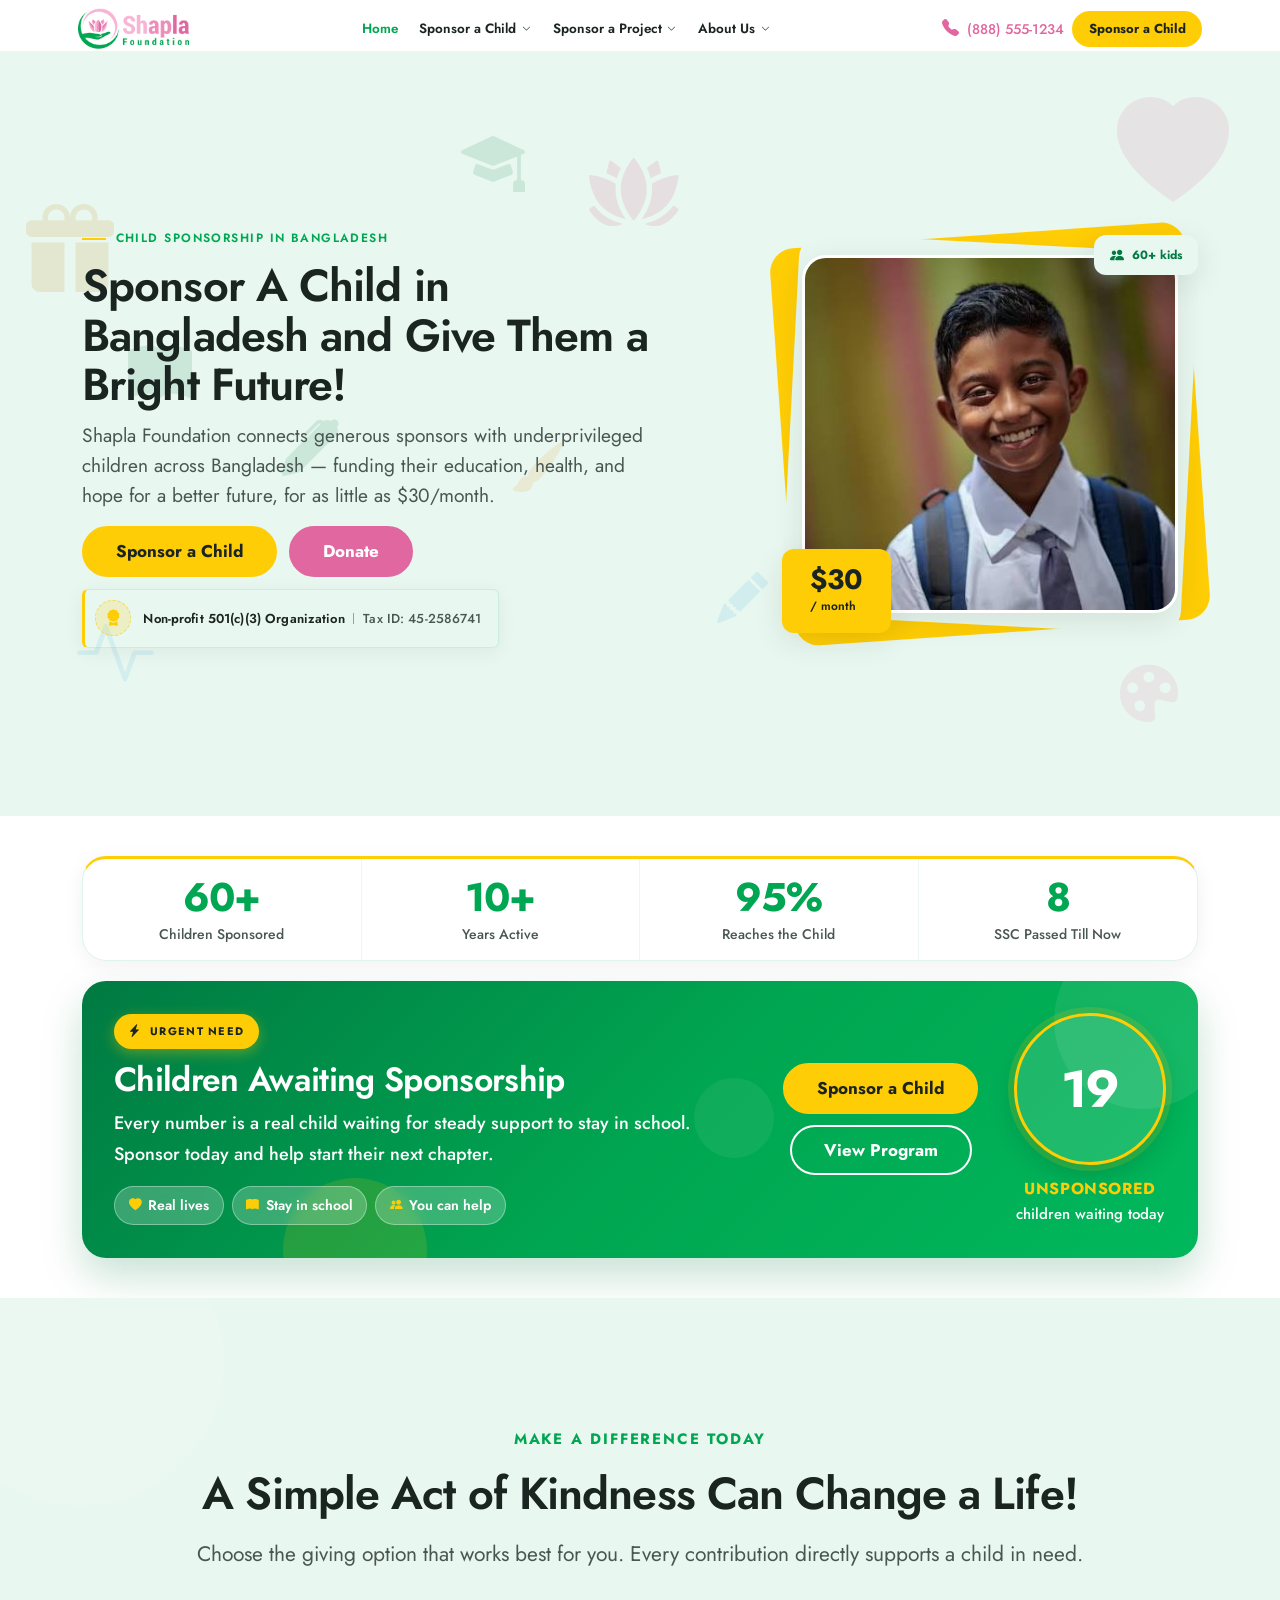
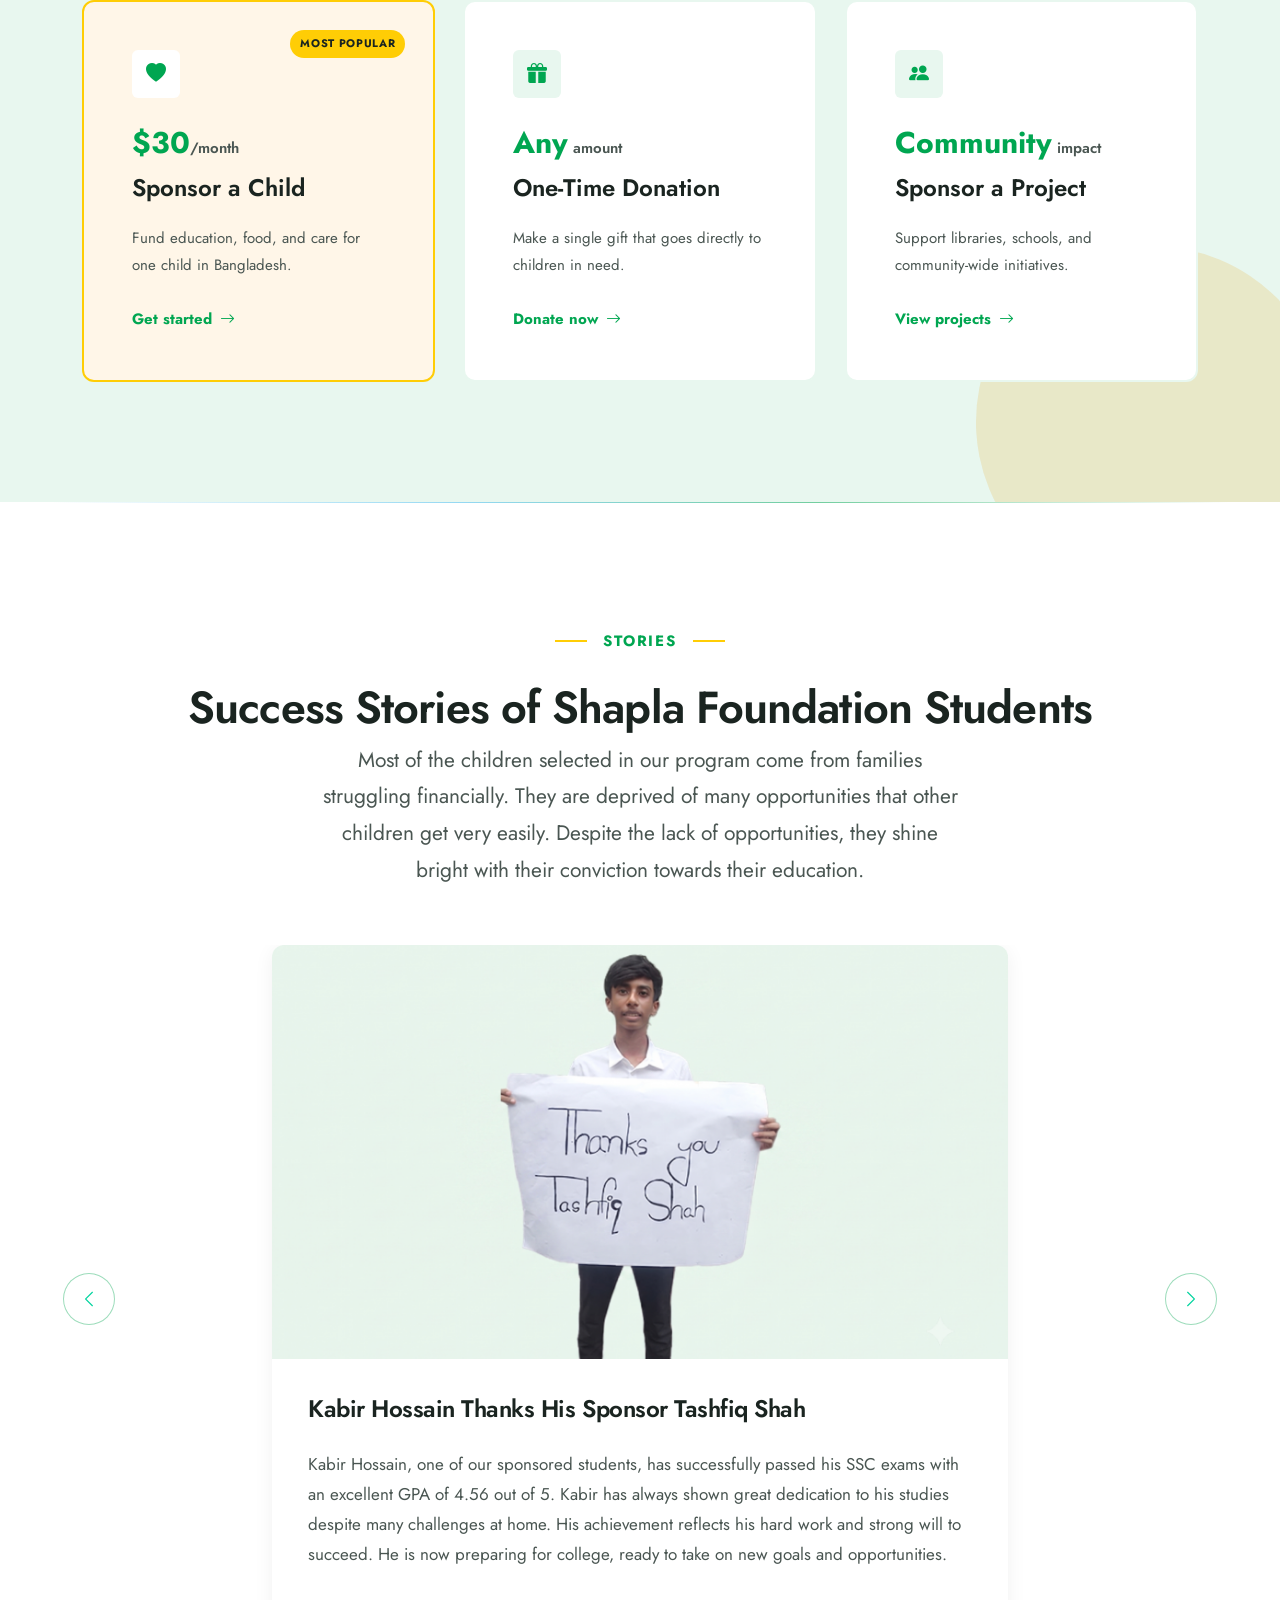
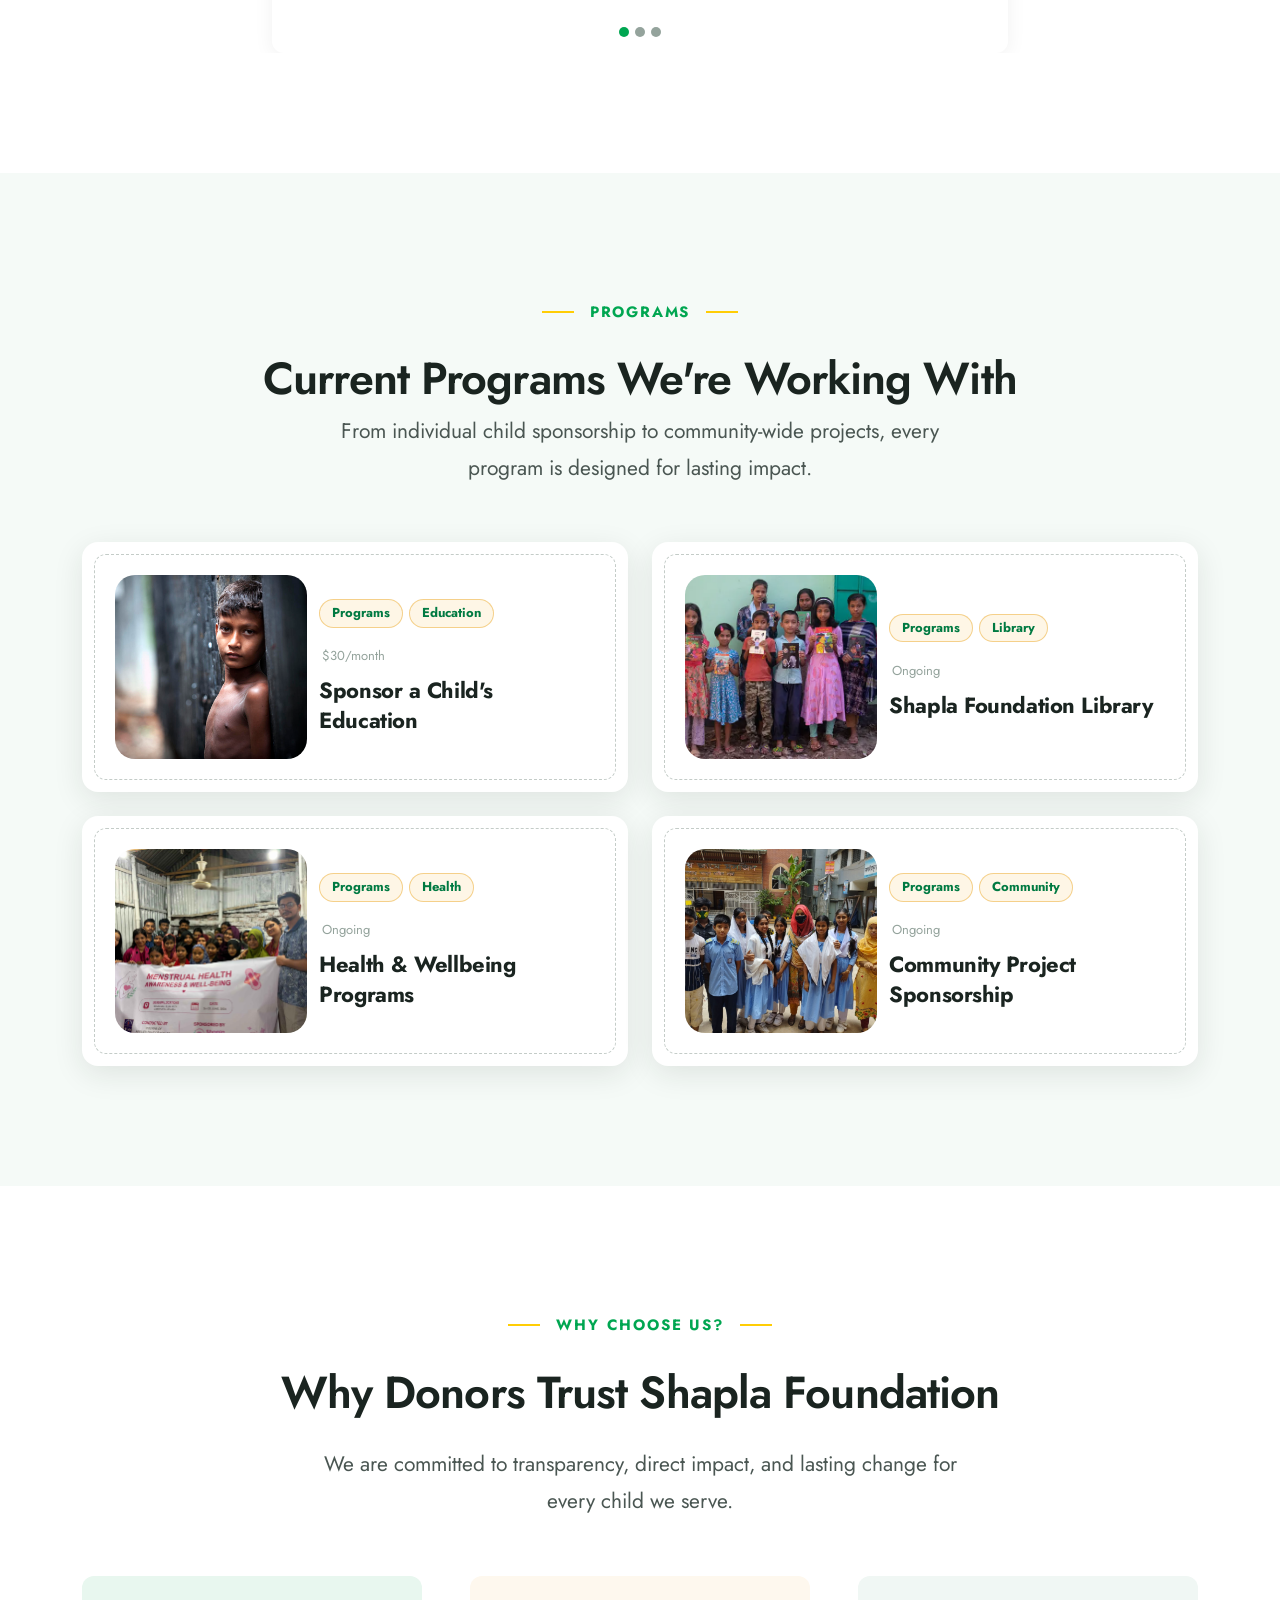
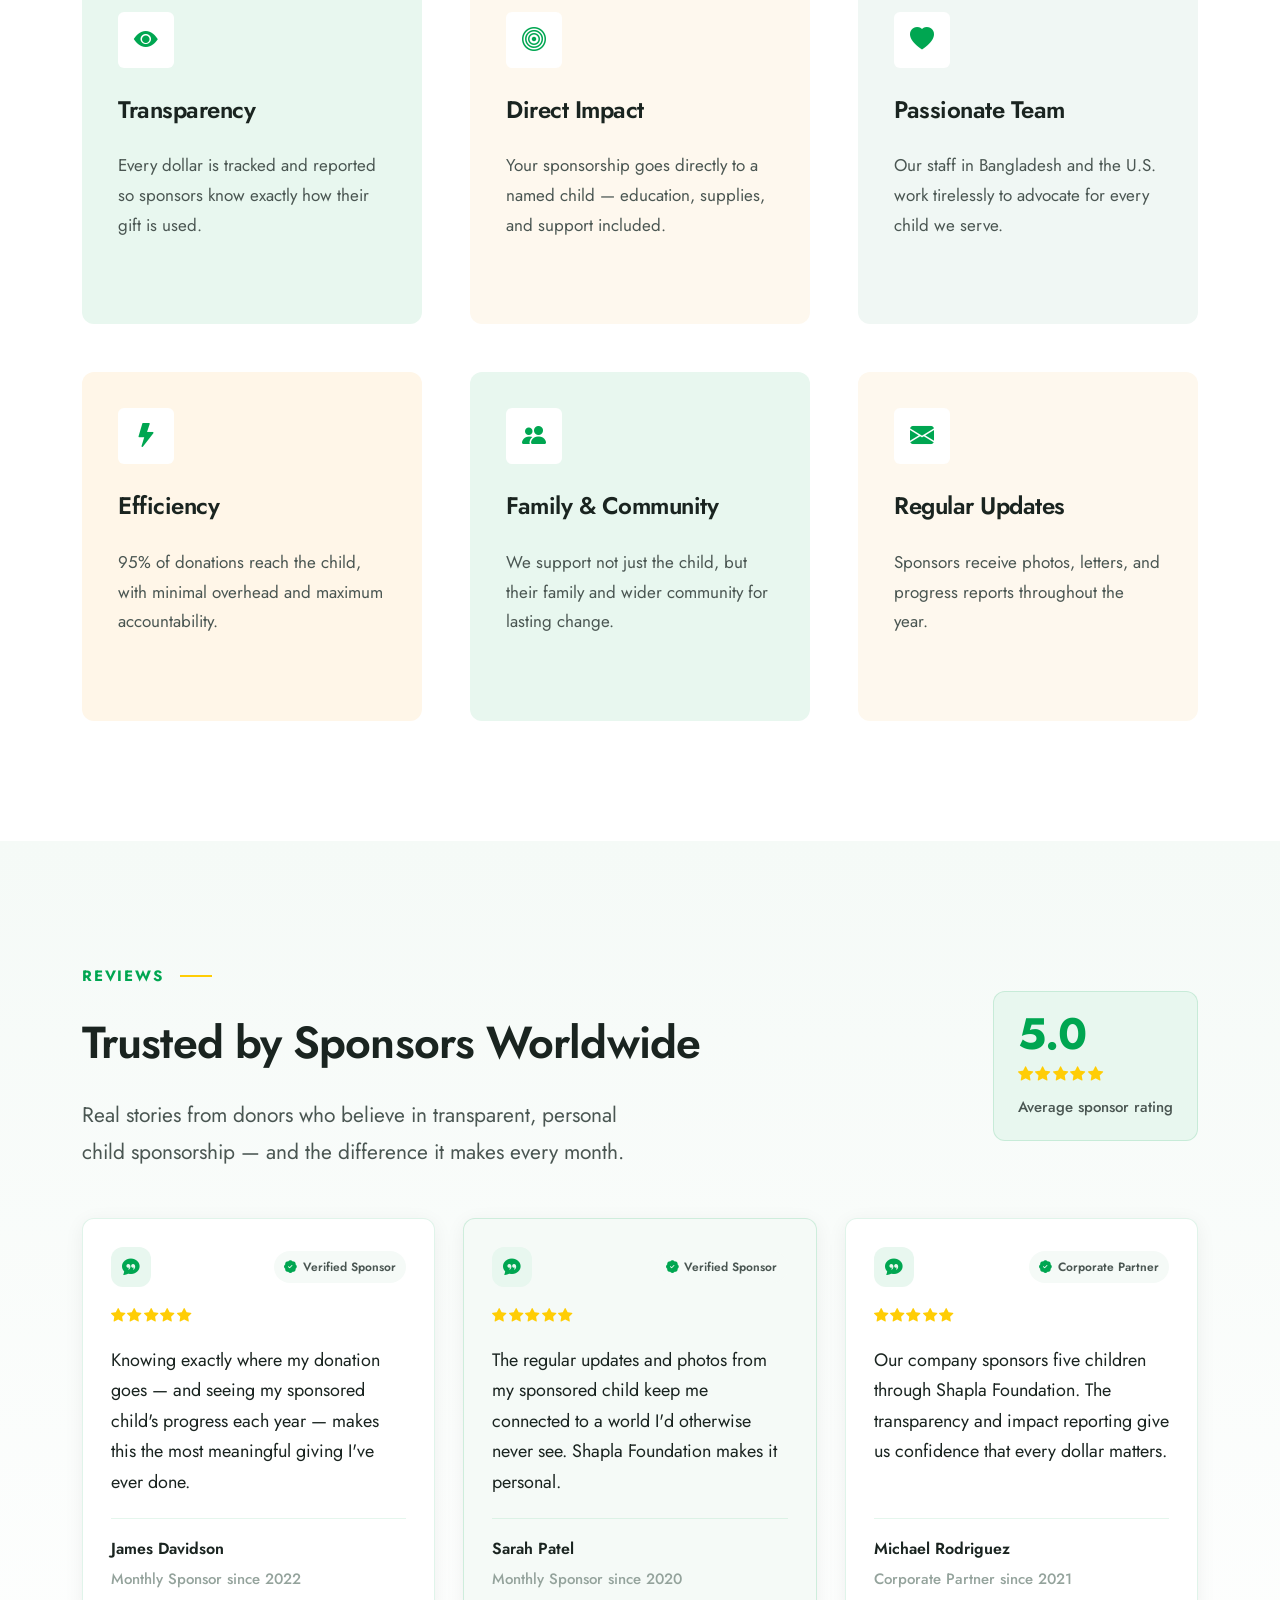
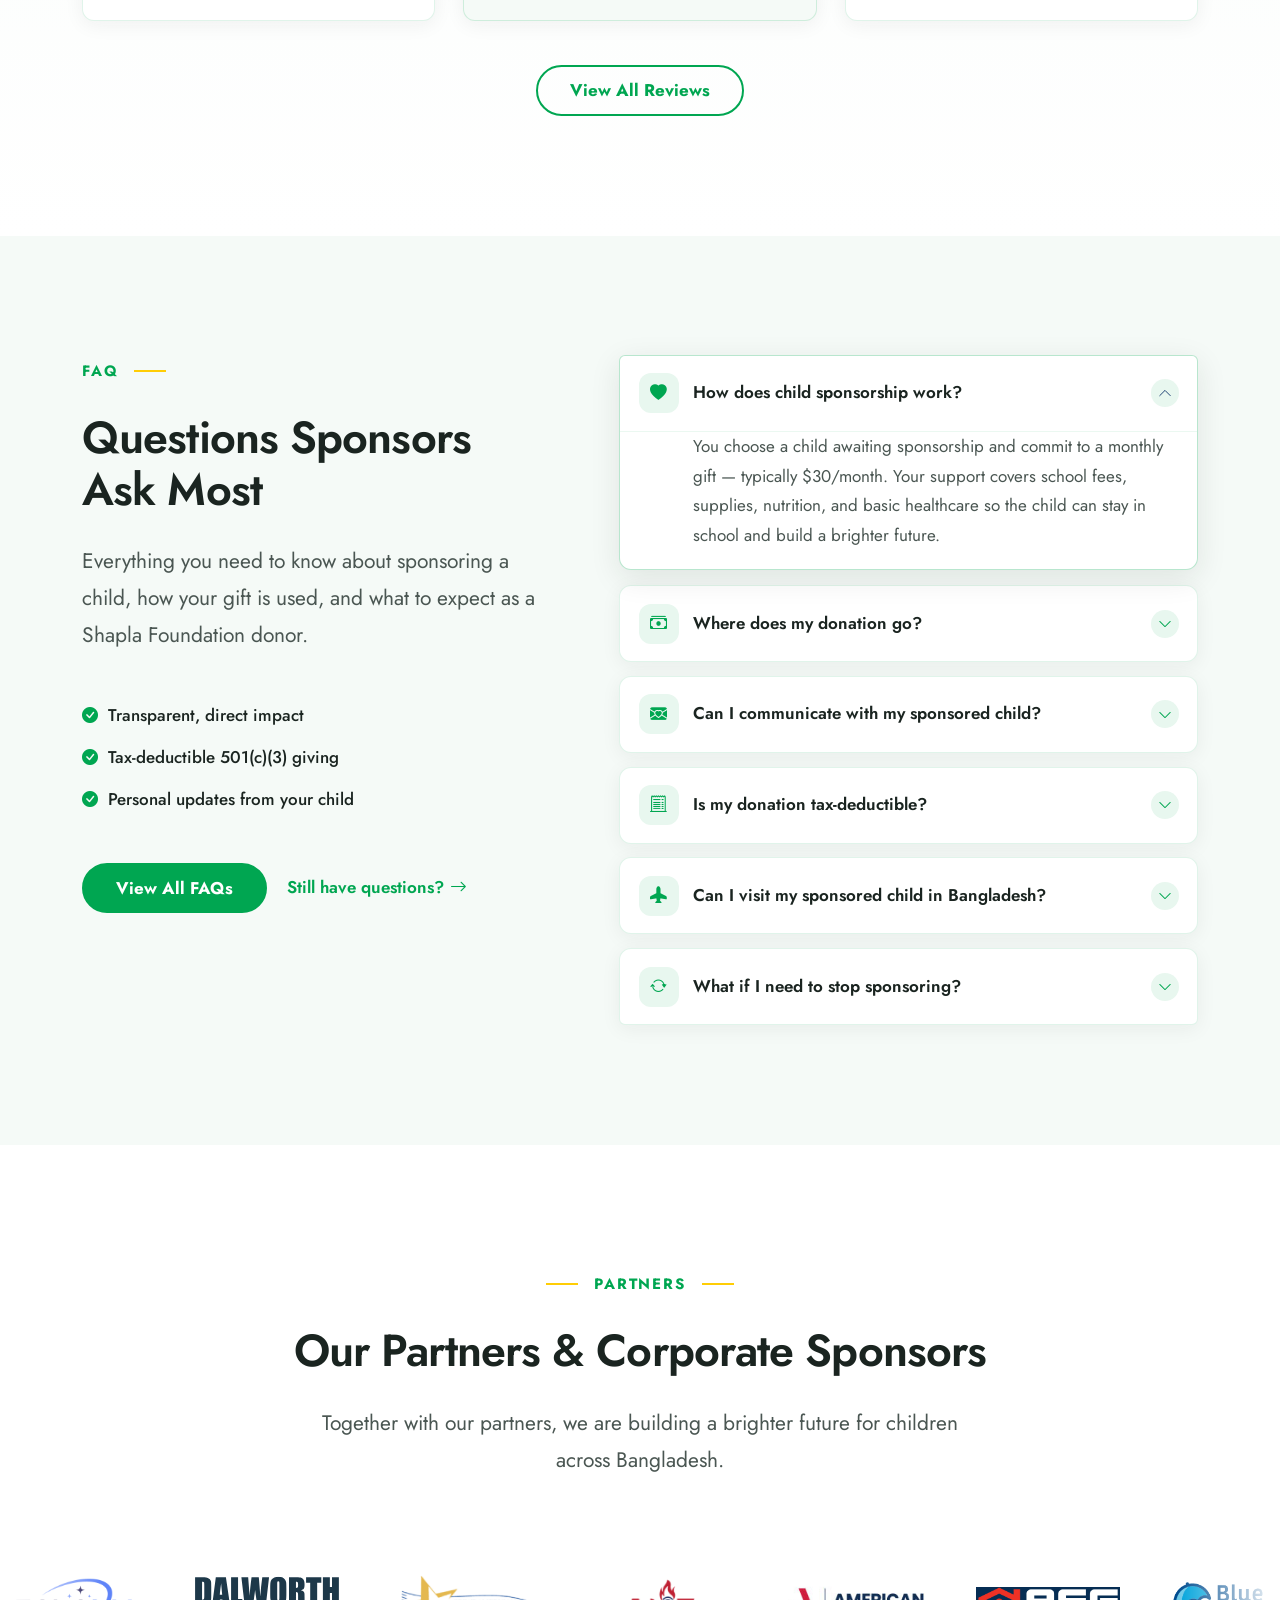
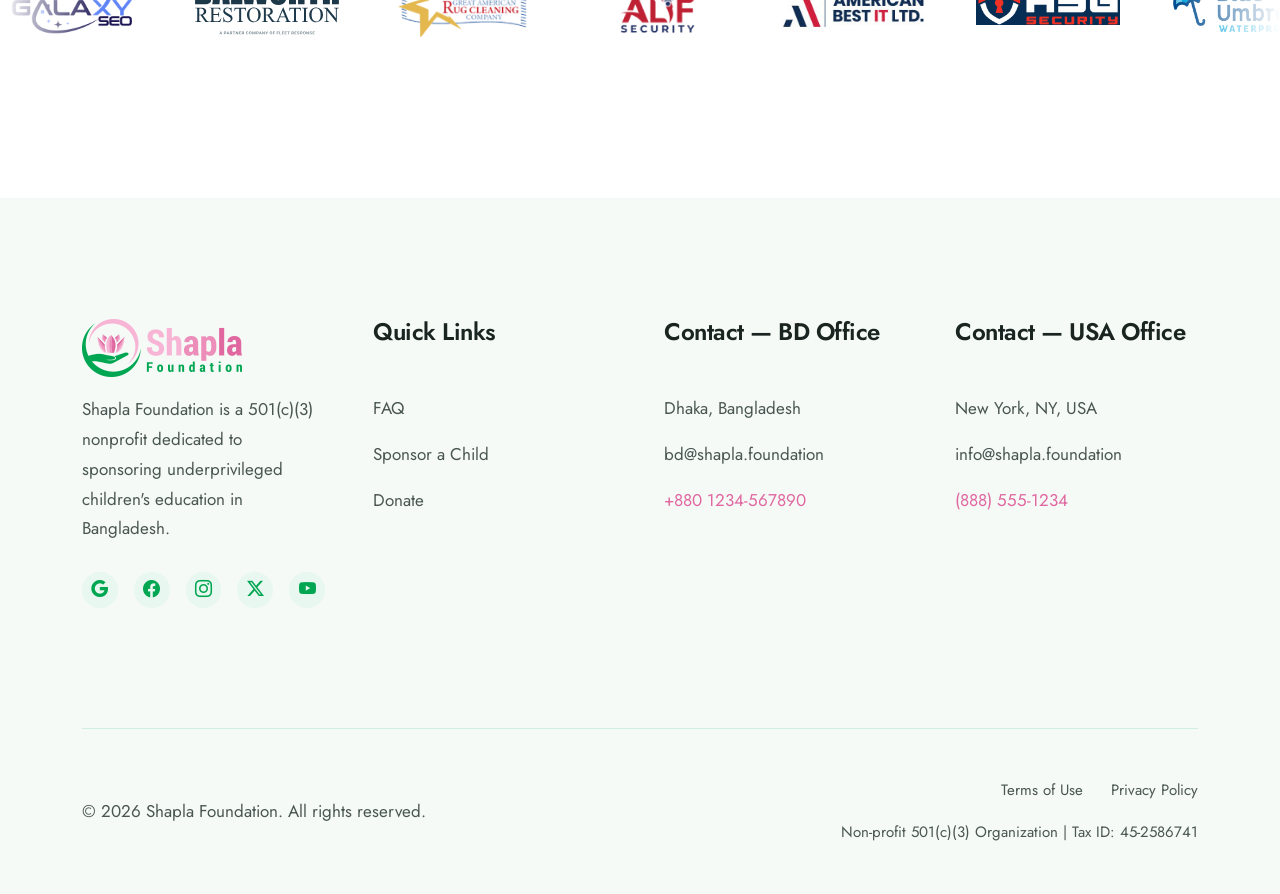
==== commit 348405d5: "update" ====
--- a/index.html
+++ b/index.html
@@ -27,6 +27,7 @@
     <!-- Custom styles -->
     <link rel="stylesheet" href="css/variables.css" />
     <link rel="stylesheet" href="css/style.css" />
+    <link rel="stylesheet" href="css/template.css" />
   </head>
   <body>
     <!-- 1. Header -->
@@ -152,7 +153,7 @@
                         transparency.
                       </p>
                       <a
-                        href="/sponsor-a-child"
+                        href="./sponsor-a-child.html"
                         class="btn-pill btn-accent-pill"
                         >Sponsor a Child</a
                       >
@@ -793,7 +794,7 @@
                 as $30/month.
               </p>
               <div class="hero-actions">
-                <a href="/sponsor-a-child" class="btn-pill btn-accent-pill"
+                <a href="./sponsor-a-child.html" class="btn-pill btn-accent-pill"
                   >Sponsor a Child</a
                 >
                 <a
@@ -901,7 +902,7 @@
                   >Sponsor a Child</a
                 >
                 <a
-                  href="/sponsor-a-child"
+                  href="./view-program.html"
                   class="btn-pill btn-outline-pill--light"
                   >View Program</a
                 >
@@ -947,7 +948,7 @@
             </div>
 
             <div class="cta-cards">
-              <a href="/sponsor-a-child" class="cta-card cta-card--featured">
+              <a href="./sponsor-a-child.html" class="cta-card cta-card--featured">
                 <span class="cta-card__badge">Most Popular</span>
                 <span class="cta-card__icon" aria-hidden="true"
                   ><i class="bi bi-heart-fill"></i
@@ -1184,7 +1185,7 @@
             <div class="col">
               <article class="program-card">
                 <div class="program-card__inner">
-                  <a href="/sponsor-a-child" class="program-card__media">
+                  <a href="./sponsor-a-child.html" class="program-card__media">
                     <img
                       src="./images/sponsor-a-child-in-bangladesh.jpg"
                       alt="Sponsor a Child's Education"
@@ -1200,7 +1201,7 @@
                       <span class="program-card__label">$30/month</span>
                     </div>
                     <h3 class="program-card__title">
-                      <a href="/sponsor-a-child">Sponsor a Child's Education</a>
+                      <a href="./sponsor-a-child.html">Sponsor a Child's Education</a>
                     </h3>
                   </div>
                 </div>
@@ -2002,7 +2003,7 @@
             <h3>Quick Links</h3>
             <ul>
               <li><a href="/faq">FAQ</a></li>
-              <li><a href="/sponsor-a-child">Sponsor a Child</a></li>
+              <li><a href="./sponsor-a-child.html">Sponsor a Child</a></li>
               <li>
                 <a
                   href="https://www.paypal.com/donate/?hosted_button_id=SG6KT5EYHV5QE"
--- a/css/variables.css
+++ b/css/variables.css
@@ -10,6 +10,8 @@
   --color-accent-light: #FEF6E6;   /* pale gold tint for badges & highlights */
   --color-donate: #E0679F;         /* rose pink — donate CTAs */
   --color-donate-dark: #C44F85;    /* donate hover */
+  --color-pink-light: #fff3f6;     /* pink light — for light sections */
+  --color-pink-dark: #FCC2D3;     /* pink dark — for dark sections */
   --color-dark: #1A2420;           /* green-tinted charcoal — soft, readable */
   --color-gray-700: #4A5652;       /* secondary text */
   --color-gray-400: #94A39C;       /* muted sage-gray for borders & placeholders */
--- a/css/style.css
+++ b/css/style.css
@@ -1251,7 +1251,6 @@
   max-width: 100%;
   margin-bottom: 0;
   padding: 0.65rem 1rem 0.65rem 0.65rem;
-  background: var(--color-light);
   border: 1px solid rgba(0, 166, 81, 0.12);
   border-left: 3px solid var(--color-accent);
   border-radius: var(--radius-sm);
@@ -2228,7 +2227,8 @@
 
 /* ---- Reviews ---- */
 .section-reviews {
-  background-color: var(--color-light);
+  background: linear-gradient(
+    180deg, #f5faf7, transparent);
 }
 
 .reviews-header {
@@ -2287,7 +2287,7 @@
 .reviews-summary__stars {
   display: flex;
   gap: 0.15rem;
-  color: var(--color-accent-dark);
+  color: var(--color-accent);
   font-size: 0.95rem;
 }
 
@@ -2372,7 +2372,7 @@
   display: flex;
   gap: 0.15rem;
   margin-bottom: 1rem;
-  color: var(--color-accent-dark);
+  color: var(--color-accent);
   font-size: 0.9rem;
 }
 
--- a/css/template.css
+++ b/css/template.css
@@ -0,0 +1,36 @@
+/*=============================
+  Section (common-sec) Styles
+=============================*/
+.common-sec {
+    position: relative;
+    padding-top: 6rem;
+    padding-bottom: 6rem;
+    z-index: 0;
+    overflow-x: hidden;
+    overflow-y: auto;
+  }
+  
+  .common-sec:before {
+    display: none;
+  }
+  
+  .common-sec:nth-child(odd) {
+    background-color: var(--color-primary-light);
+  }
+  
+  .common-sec:nth-child(even) {
+    background-color: var(--color-pink-light);
+  }
+  
+  .common-sec:has(.common-sec) {
+    padding-top: 0;
+    padding-bottom: 0;
+  }
+  
+  .common-sec:nth-child(odd) + div > .secPadding:nth-child(odd) {
+      background-color: var(--color-accent-light);
+  }
+  .common-sec:nth-child(even) + div > .secPadding:nth-child(even) {
+      background-color: var(--color-accent-light);
+  }
+  
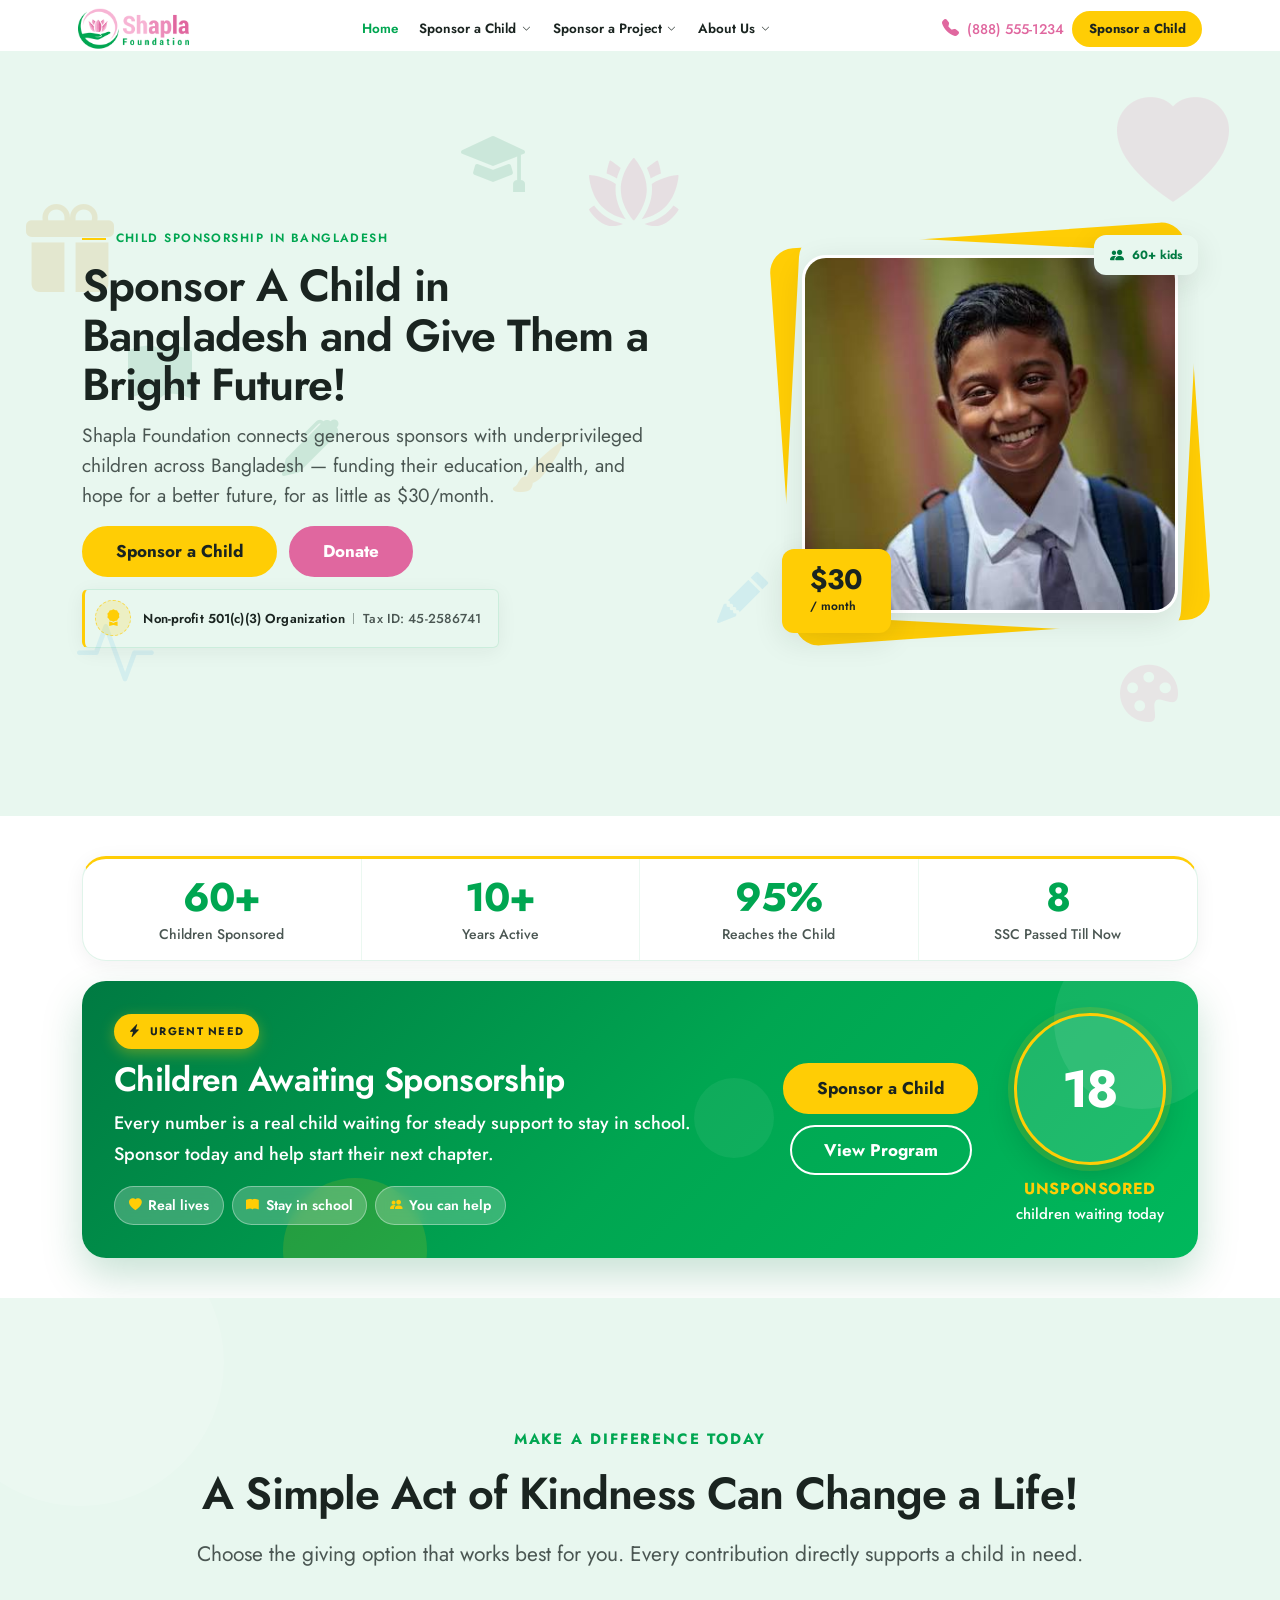
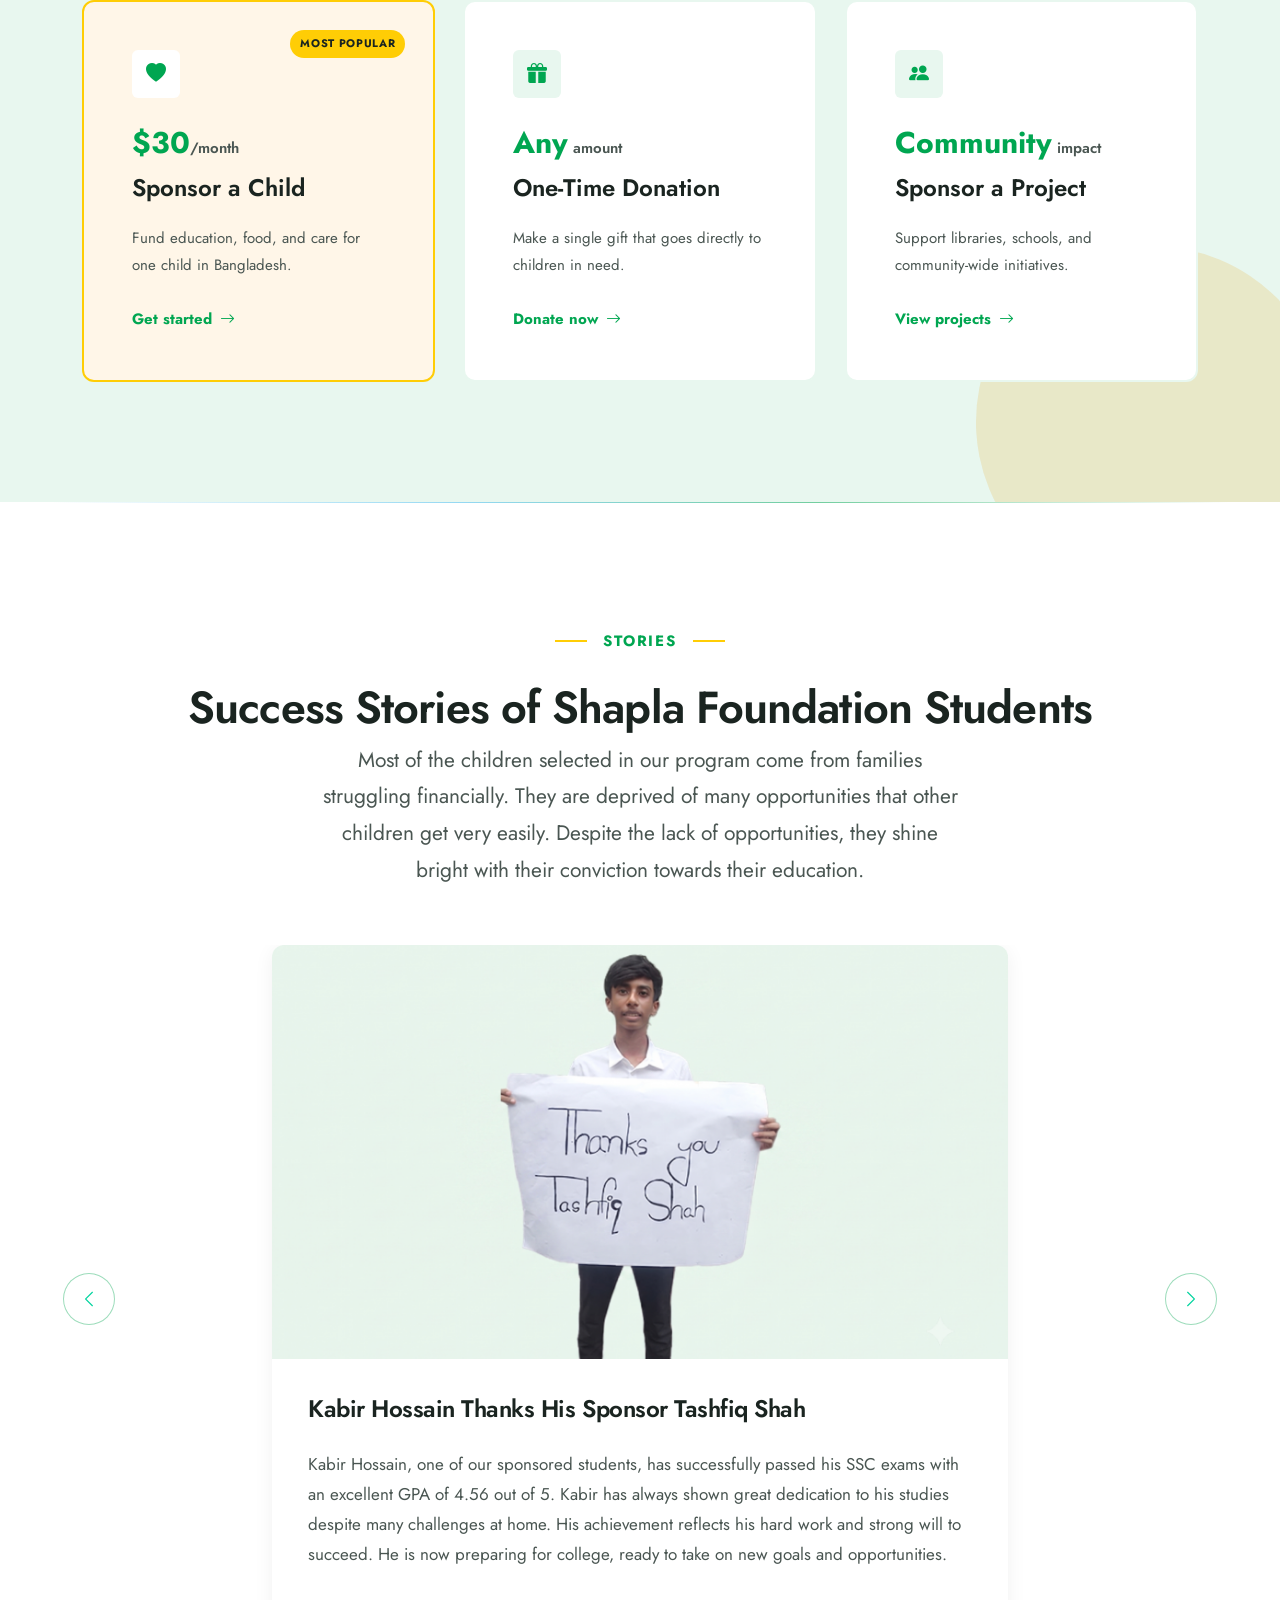
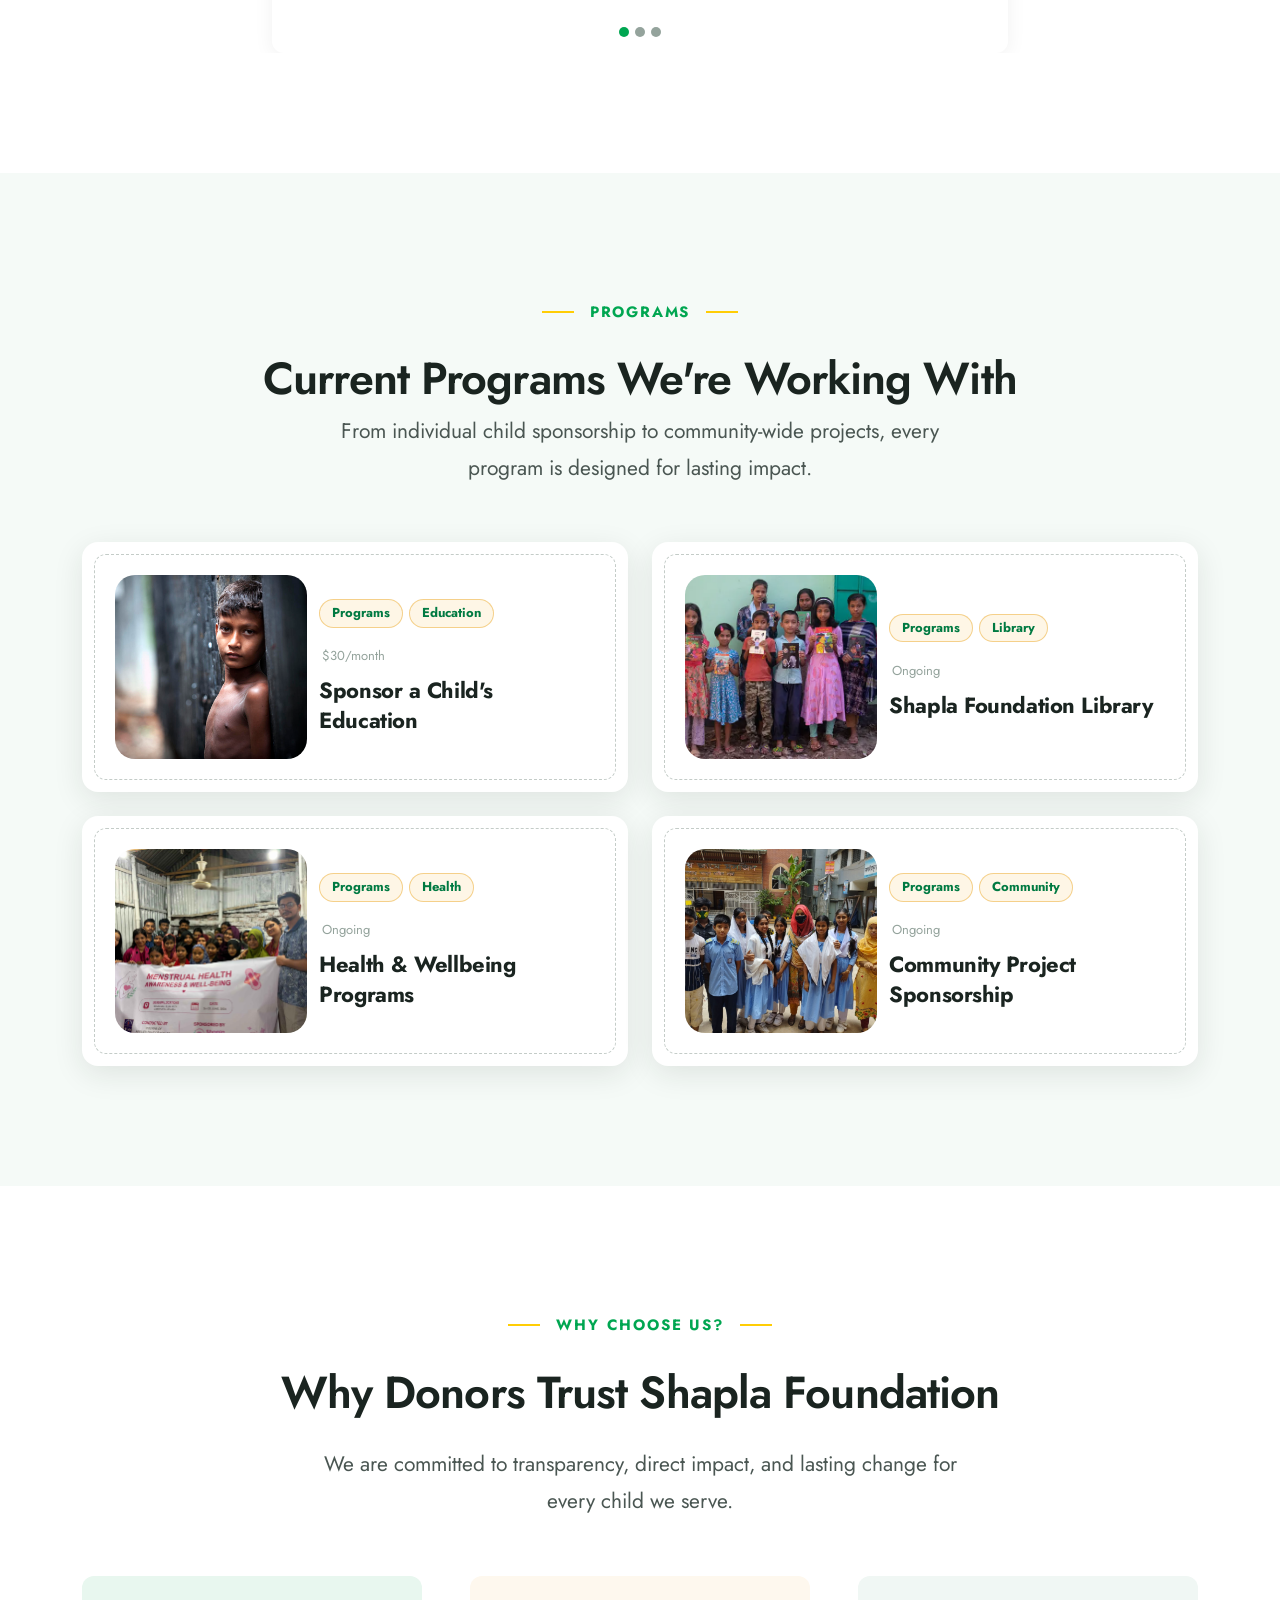
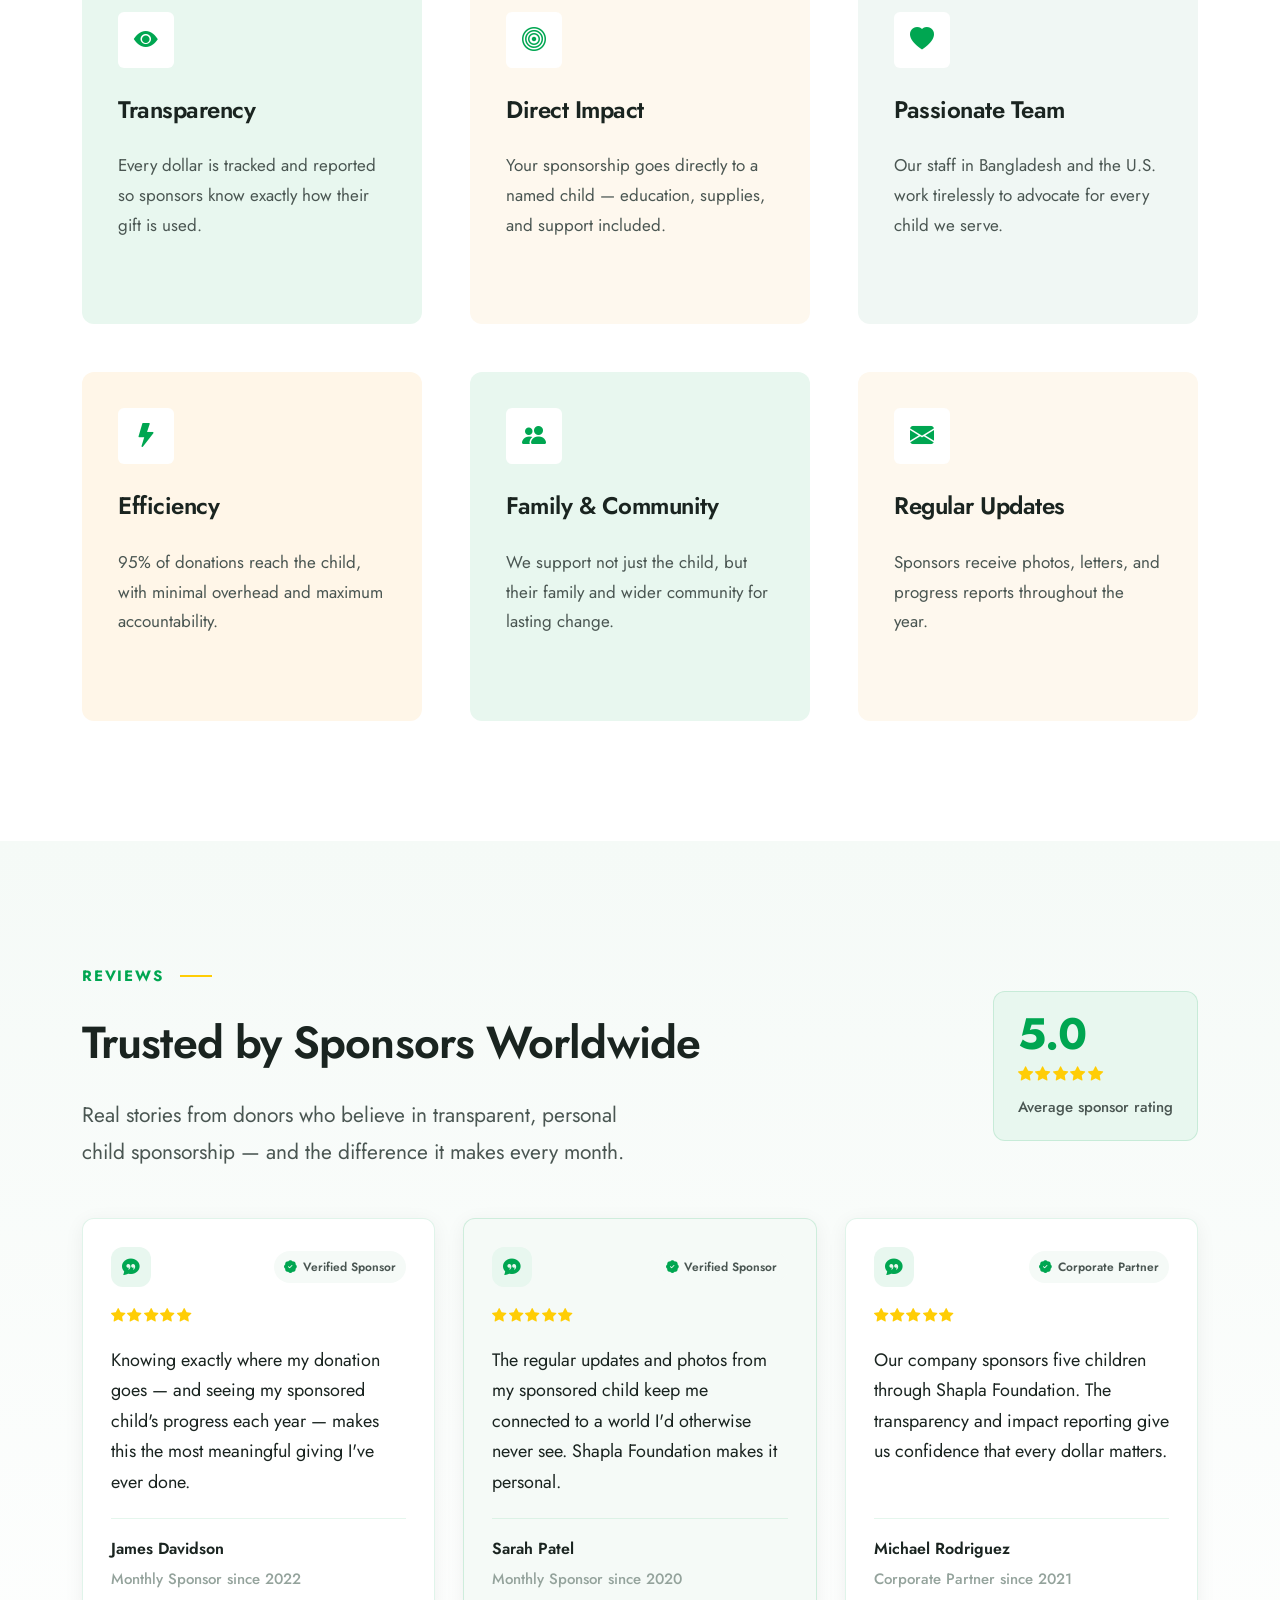
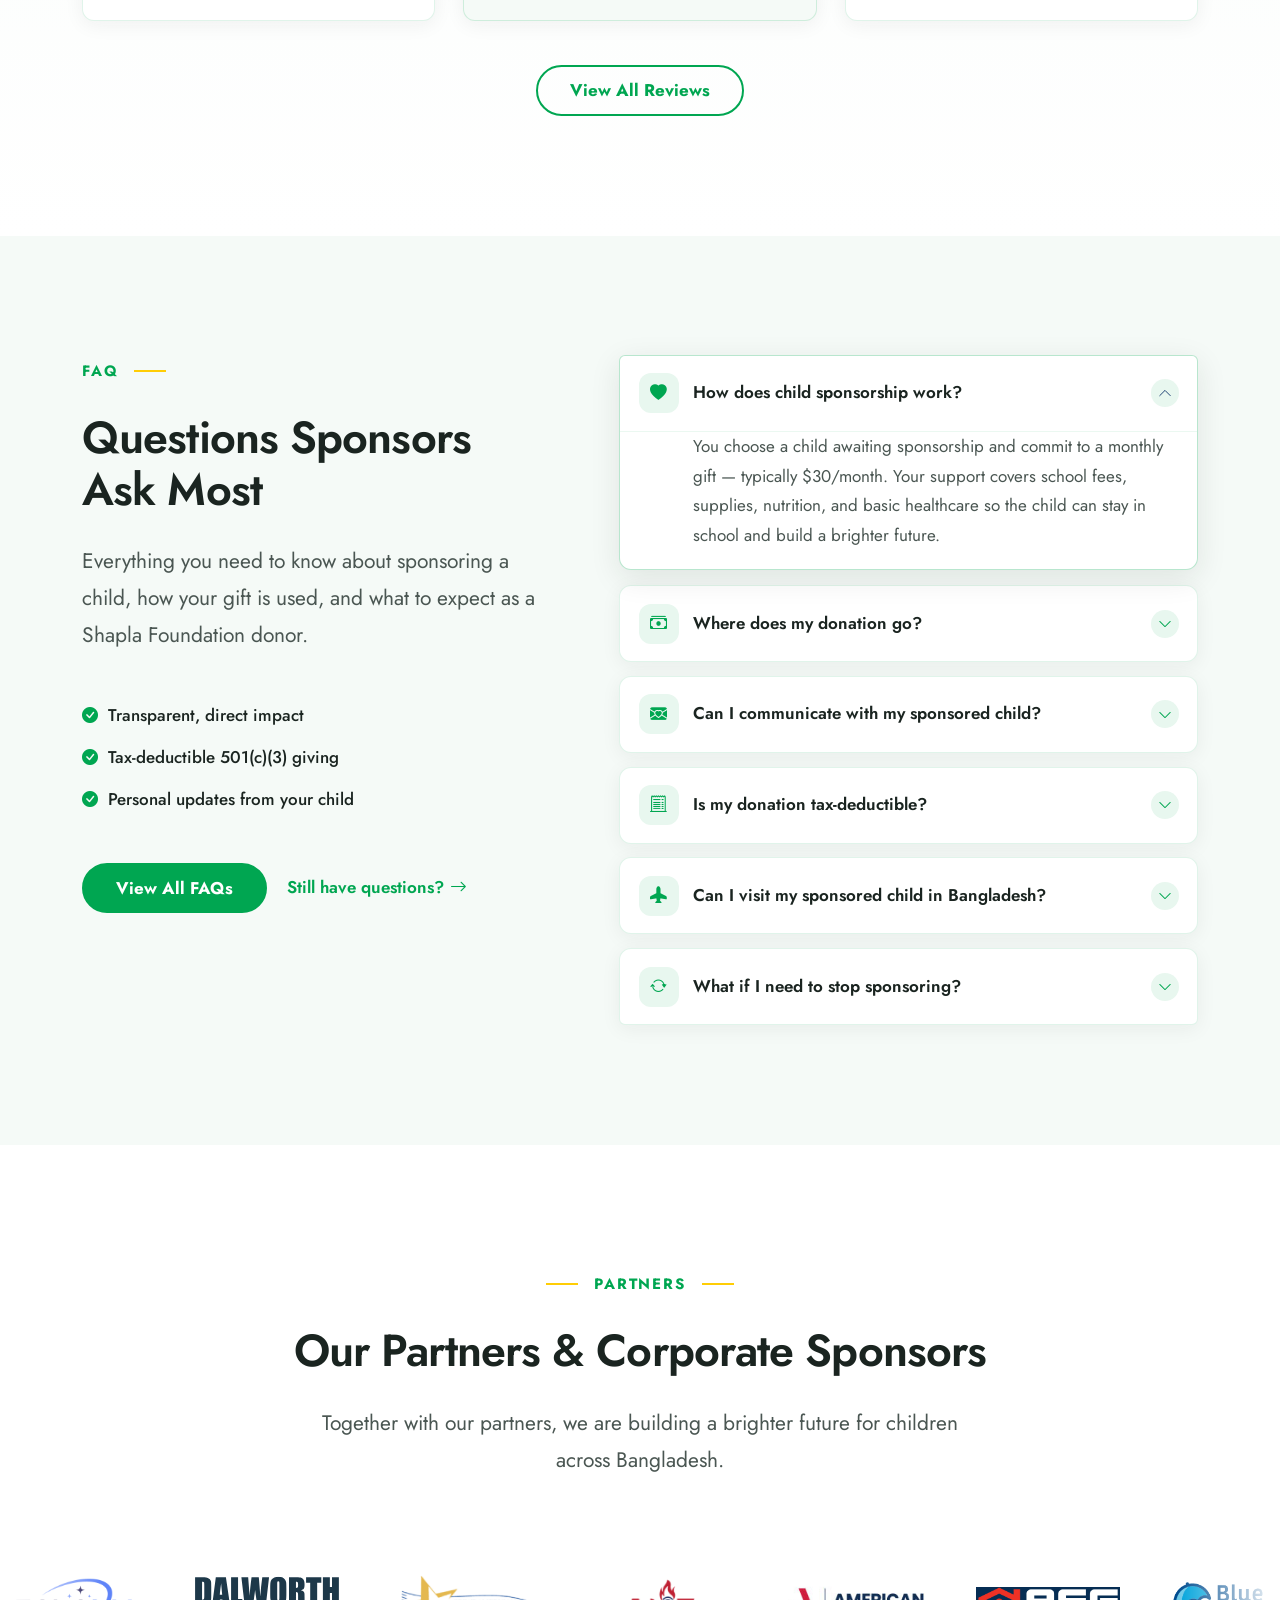
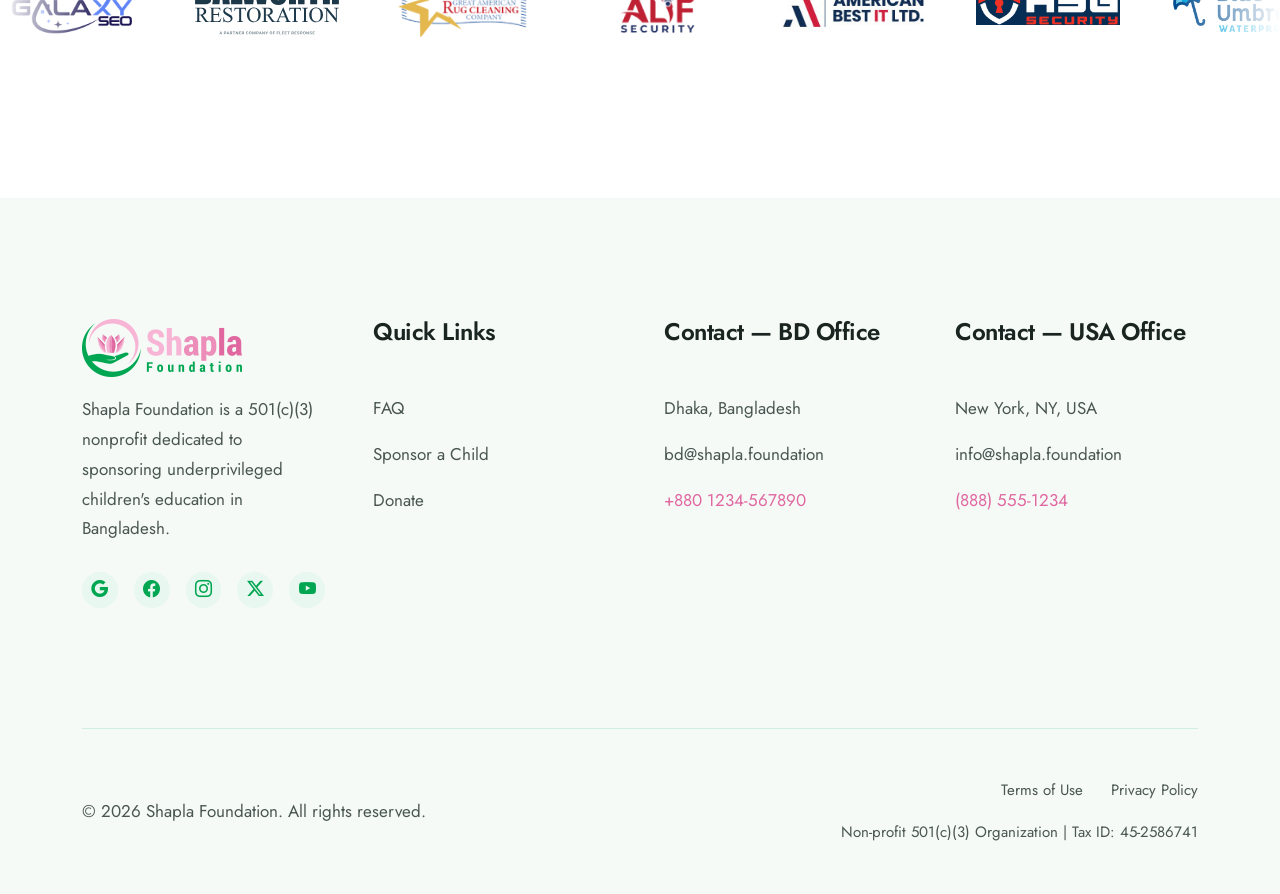
==== commit 6c047ced: "update" ====
--- a/index.html
+++ b/index.html
@@ -412,7 +412,7 @@
                         Learn about our mission, team, and the values that guide
                         every program we run in Bangladesh.
                       </p>
-                      <a href="/about-us" class="btn-pill btn-primary-pill"
+                      <a href="./about-us.html" class="btn-pill btn-primary-pill"
                         >About Us</a
                       >
                     </div>
